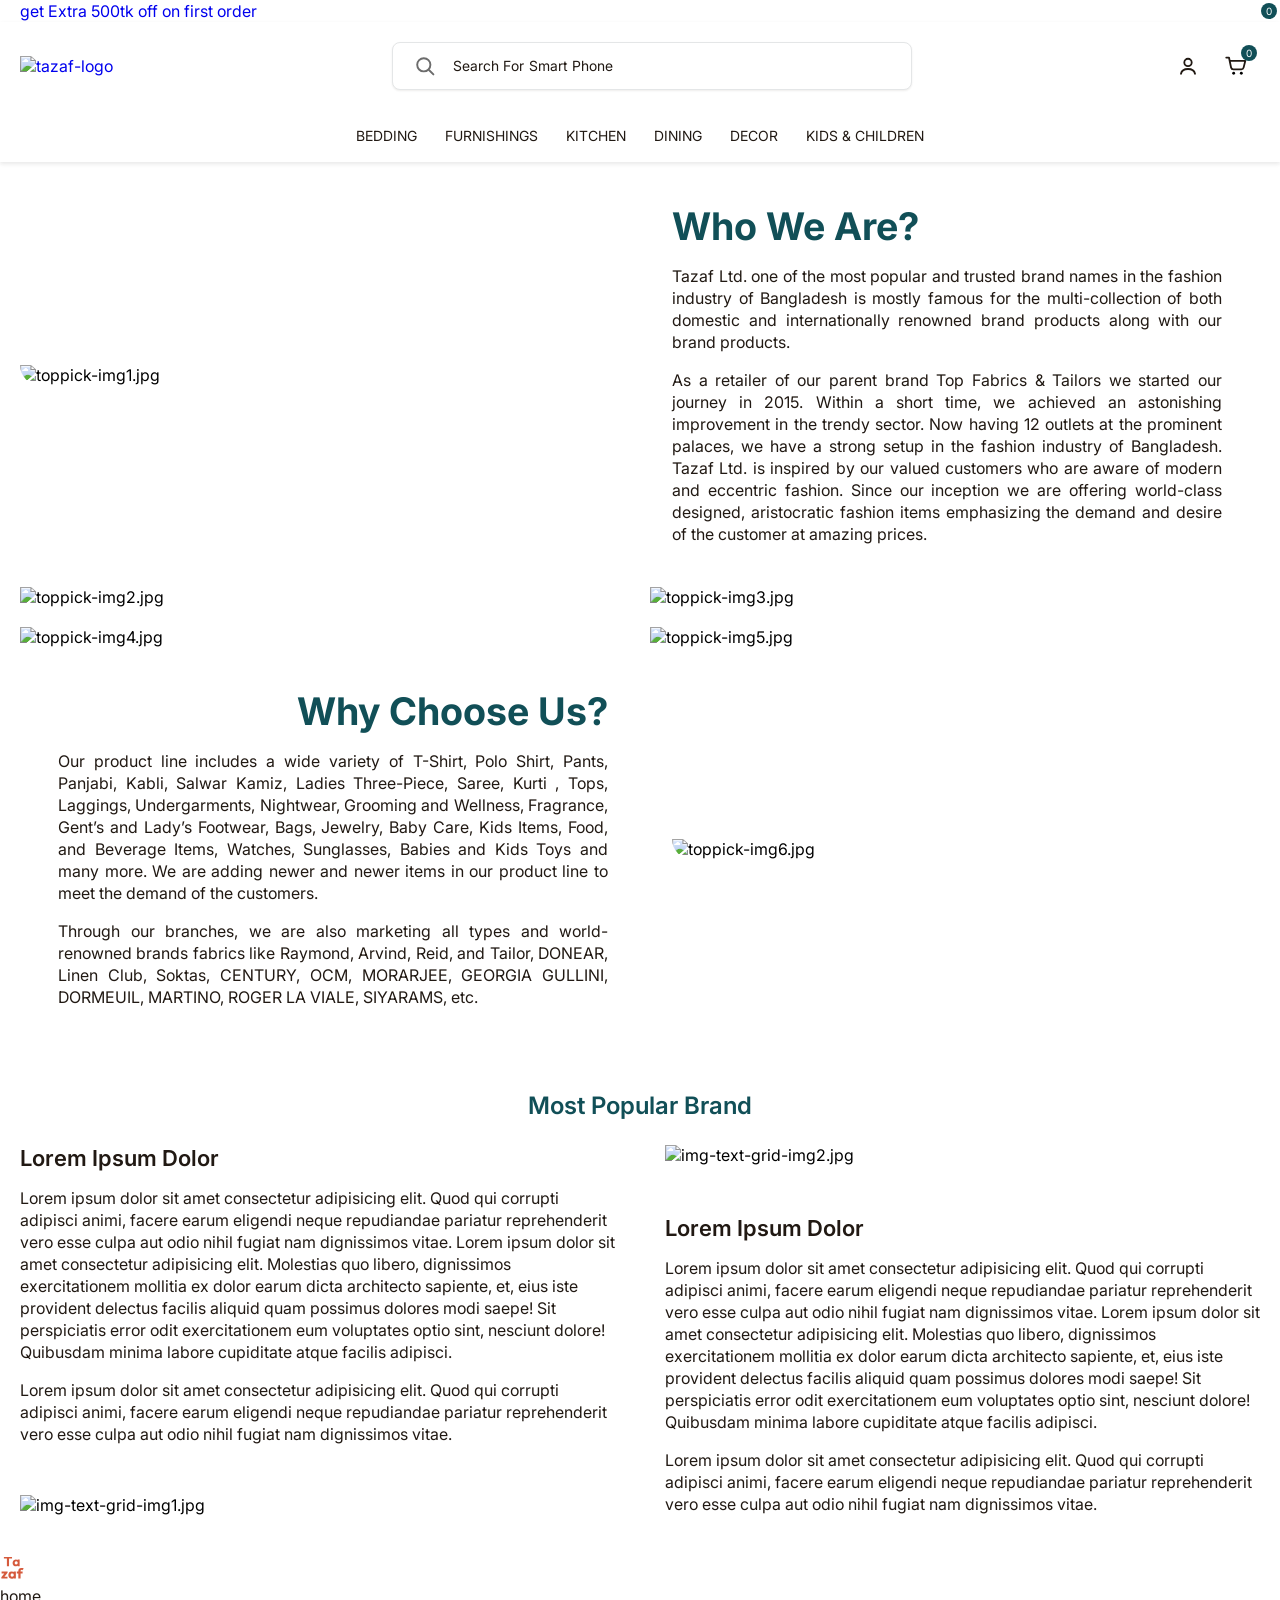
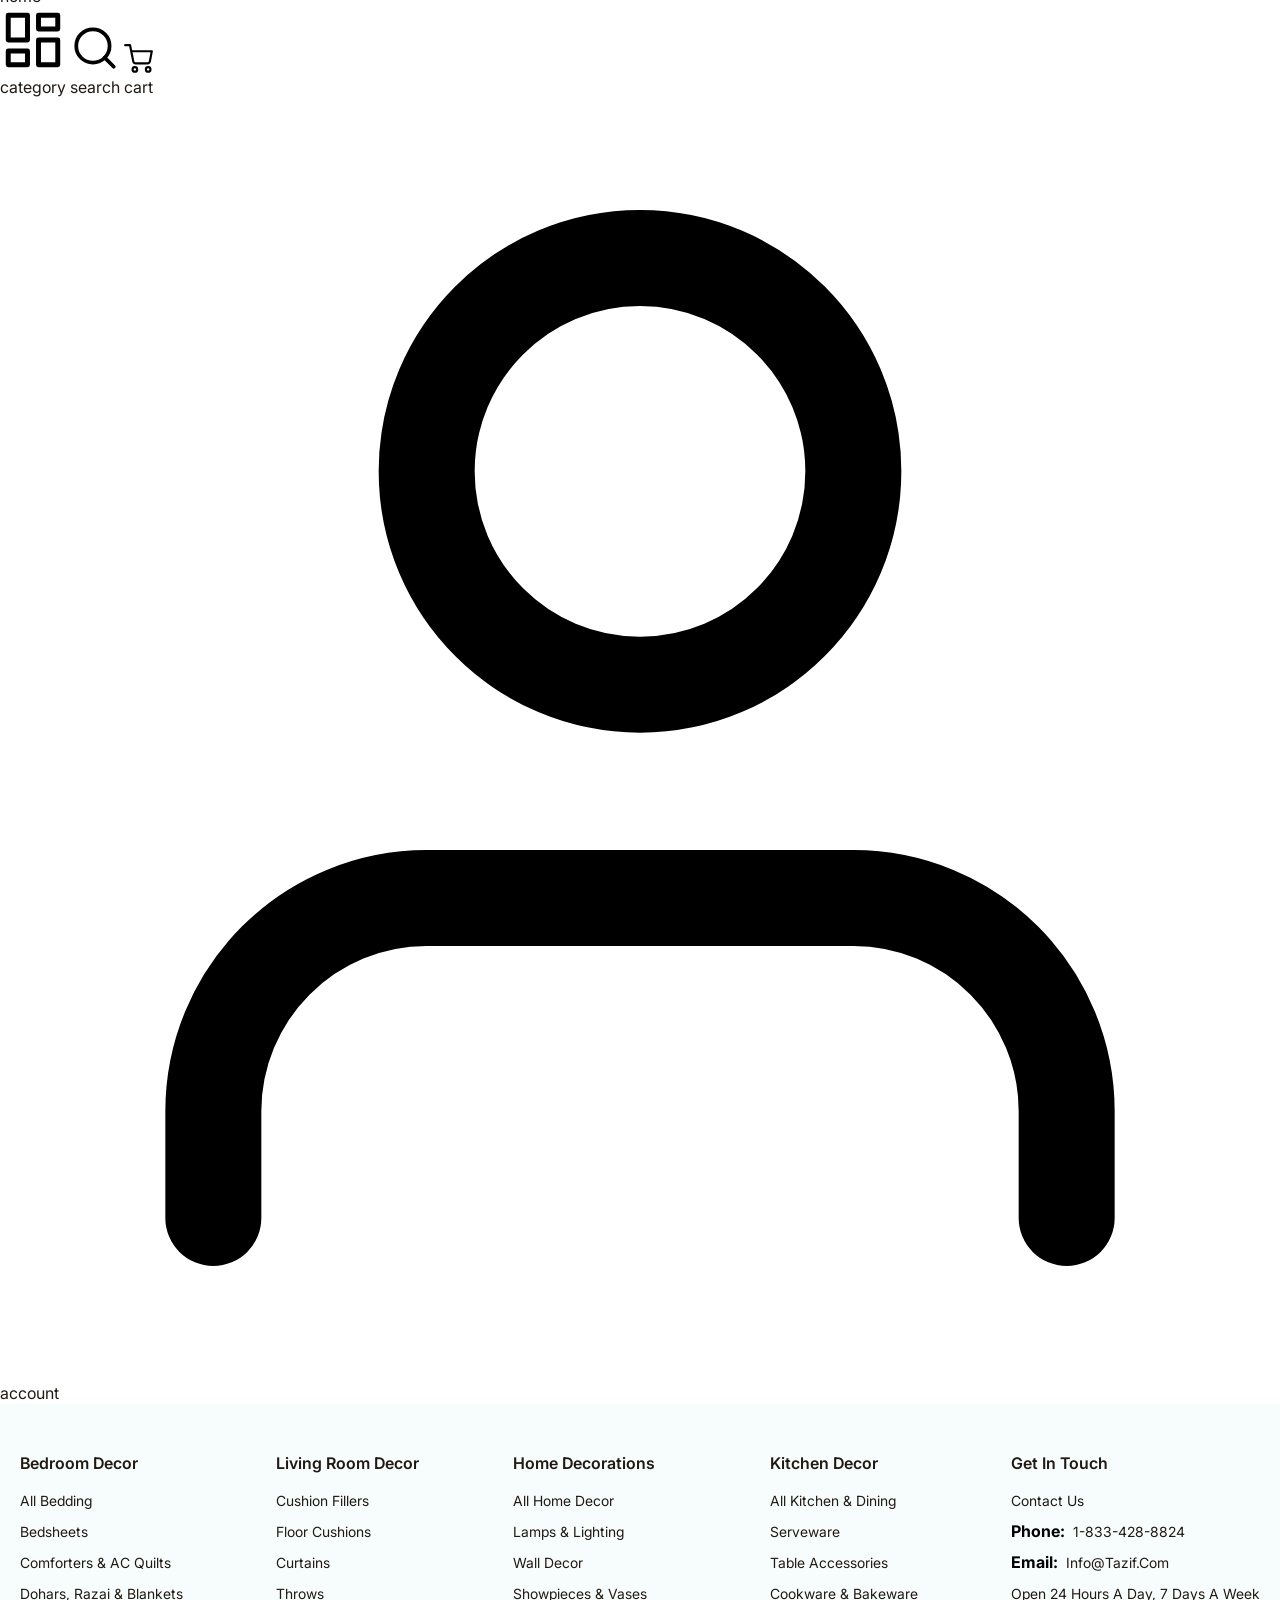
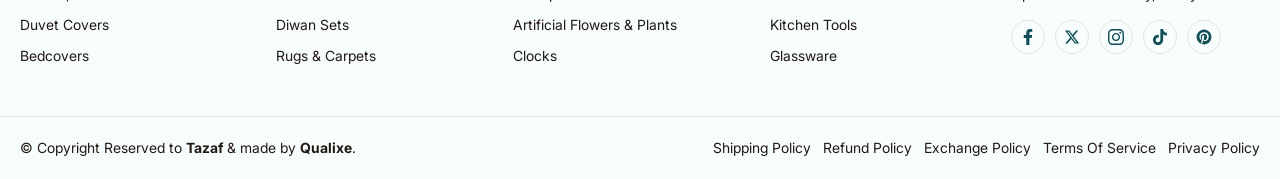
==== about.html @ 2f9ba5e5 "home page added" ====
<!DOCTYPE html>
<html lang="en">

<head>
	<meta charset="UTF-8">
	<meta name="viewport" content="width=device-width, initial-scale=1.0">
	<title>Tazaf | About Us</title>
	<!-- css link start -->
	<link rel="icon" href="./assets/images/tazaf-favicon.svg" type="image/x-icon">
	<link rel="stylesheet" href="./assets/css/swiper-bundle.min.css">
	<link rel="stylesheet" href="./assets/css/app-menu-section.css">
	<link rel="stylesheet" href="./assets/css/footer.css">
	<link rel="stylesheet" href="./assets/css/card.css">
	<link rel="stylesheet" href="./assets/css/image-gallary-section.css">
	<link rel="stylesheet" href="./assets/css/img-text-grid-section.css">
	<link rel="stylesheet" href="./assets/css/img-text-section.css">
	<link rel="stylesheet" href="./assets/css/header.css">
	<link rel="stylesheet" href="./assets/css/announcebar-section.css">
	<link rel="stylesheet" href="./assets/css/main.css">
	<!-- css link end -->
</head>

<body>
	<!-- announcebar-section start -->
	<section class="announcebar-section">
		<div class="container">
			<div class="announcebar-text">
				<p><a href="#!">get Extra 500tk off on first order</a></p>
			</div>
		</div>
	</section>
	<!-- announcebar-section end -->

	<!-- header start -->
	<header class="header home-nav-active">
		<div class="container">
			<nav class="navbar">
				<div class="navbar-left">
					<button class="hamburger app-menu-open">
						<svg width="25" height="15" viewBox="0 0 25 15" fill="none" xmlns="http://www.w3.org/2000/svg">
							<path d="M0.5 13.8333H24.5M0.5 7.16667H24.5M0.5 0.5H24.5" stroke="#16415F"
								stroke-linecap="round" stroke-linejoin="round"></path>
						</svg>
					</button>
					<div class="navbar-logo">
						<a href="index.html">
							<img src="./assets/images/tazaf-logo.png" alt="tazaf-logo">
						</a>
					</div>
				</div>
				<div class="navbar-search">
					<button class="search-open navbar-search-open-btn">
						<span class="icon">
							<svg viewBox="0 0 20 20" fill="none">
								<circle cx="9" cy="9" r="5.5" stroke="currentColor" stroke-width="1.6"></circle>
								<path d="M13.5 13.5L17 17" stroke="currentColor" stroke-width="1.6"
									stroke-linecap="round"></path>
							</svg>
						</span>
						<span class="text p">
							search for
							<span class="search-roller">
								<span class="search-roller-track">
									<span>smart phone</span>
									<span>home decoration</span>
									<span>gadgets</span>
								</span>
							</span>
						</span>
					</button>
				</div>
				<!-- search-bar popup start -->
				<div class="search-bar-wrap">
					<button class="search-bar-window-cls-btn"></button>
					<div class="search-bar">
						<div class="search-bar-top">
							<form class="search-form">
								<div class="search-field">
									<span class="icon">
										<svg viewBox="0 0 16 16" fill="none" aria-hidden="true">
											<path
												d="M7.33333 12.6667C10.2789 12.6667 12.6667 10.2789 12.6667 7.33333C12.6667 4.38781 10.2789 2 7.33333 2C4.38781 2 2 4.38781 2 7.33333C2 10.2789 4.38781 12.6667 7.33333 12.6667Z"
												stroke="currentColor" stroke-width="1.5" stroke-linecap="round"
												stroke-linejoin="round">
											</path>
											<path d="M14 14L11.1 11.1" stroke="currentColor" stroke-width="1.5"
												stroke-linecap="round" stroke-linejoin="round"></path>
										</svg>
									</span>
									<input type="text">
								</div>
							</form>
							<button class="search-bar-close">
								<svg width="16" height="16" viewBox="0 0 10 10" fill="none"
									xmlns="http://www.w3.org/2000/svg">
									<path
										d="M9.85403 9.14653C9.90048 9.19298 9.93733 9.24813 9.96247 9.30883C9.98762 9.36953 10.0006 9.43458 10.0006 9.50028C10.0006 9.56598 9.98762 9.63103 9.96247 9.69173C9.93733 9.75242 9.90048 9.80757 9.85403 9.85403C9.80757 9.90048 9.75242 9.93733 9.69173 9.96247C9.63103 9.98762 9.56598 10.0006 9.50028 10.0006C9.43458 10.0006 9.36953 9.98762 9.30883 9.96247C9.24813 9.93733 9.19298 9.90048 9.14653 9.85403L5.00028 5.70715L0.854028 9.85403C0.760208 9.94785 0.63296 10.0006 0.500278 10.0006C0.367596 10.0006 0.240348 9.94785 0.146528 9.85403C0.0527077 9.76021 2.61548e-09 9.63296 0 9.50028C-2.61548e-09 9.3676 0.0527077 9.24035 0.146528 9.14653L4.2934 5.00028L0.146528 0.854028C0.0527077 0.760208 0 0.63296 0 0.500278C0 0.367596 0.0527077 0.240348 0.146528 0.146528C0.240348 0.0527077 0.367596 0 0.500278 0C0.63296 0 0.760208 0.0527077 0.854028 0.146528L5.00028 4.2934L9.14653 0.146528C9.24035 0.0527077 9.3676 -2.61548e-09 9.50028 0C9.63296 2.61548e-09 9.76021 0.0527077 9.85403 0.146528C9.94785 0.240348 10.0006 0.367596 10.0006 0.500278C10.0006 0.63296 9.94785 0.760208 9.85403 0.854028L5.70715 5.00028L9.85403 9.14653Z"
										fill="#0B0802"></path>
								</svg>
							</button>
						</div>
						<div class="search-bar-btm active">
							<div class="search-history">
								<div class="search-history-items">
									<div class="search-history-item">
										<p class="search-history-item-title">most searched</p>
										<div class="search-tags">
											<a href="#!">Wall paintings
												<span class="icon">
													<svg viewBox="0 0 12 12" fill="none" aria-hidden="true">
														<path d="M3.5 8.5L8.5 3.5" stroke="currentColor"
															stroke-linecap="round" stroke-linejoin="round"></path>
														<path d="M4.00006 3.49997H8.50006V7.99997" stroke="currentColor"
															stroke-linecap="round" stroke-linejoin="round"></path>
													</svg>
												</span>
											</a>
											<a href="#!">Bedsheets
												<span class="icon">
													<svg viewBox="0 0 12 12" fill="none" aria-hidden="true">
														<path d="M3.5 8.5L8.5 3.5" stroke="currentColor"
															stroke-linecap="round" stroke-linejoin="round"></path>
														<path d="M4.00006 3.49997H8.50006V7.99997" stroke="currentColor"
															stroke-linecap="round" stroke-linejoin="round"></path>
													</svg>
												</span>
											</a>
											<a href="#!">Rugs & Carpets
												<span class="icon">
													<svg viewBox="0 0 12 12" fill="none" aria-hidden="true">
														<path d="M3.5 8.5L8.5 3.5" stroke="currentColor"
															stroke-linecap="round" stroke-linejoin="round"></path>
														<path d="M4.00006 3.49997H8.50006V7.99997" stroke="currentColor"
															stroke-linecap="round" stroke-linejoin="round"></path>
													</svg>
												</span>
											</a>
											<a href="#!">Storage & Organization
												<span class="icon">
													<svg viewBox="0 0 12 12" fill="none" aria-hidden="true">
														<path d="M3.5 8.5L8.5 3.5" stroke="currentColor"
															stroke-linecap="round" stroke-linejoin="round"></path>
														<path d="M4.00006 3.49997H8.50006V7.99997" stroke="currentColor"
															stroke-linecap="round" stroke-linejoin="round"></path>
													</svg>
												</span>
											</a>
											<a href="#!">Lamps and lightings
												<span class="icon">
													<svg viewBox="0 0 12 12" fill="none" aria-hidden="true">
														<path d="M3.5 8.5L8.5 3.5" stroke="currentColor"
															stroke-linecap="round" stroke-linejoin="round"></path>
														<path d="M4.00006 3.49997H8.50006V7.99997" stroke="currentColor"
															stroke-linecap="round" stroke-linejoin="round"></path>
													</svg>
												</span>
											</a>
										</div>
									</div>
									<div class="search-history-item">
										<p class="search-history-item-title">Explore best category</p>
										<div class="search-categories">
											<a href="#!" class="search-category">
												<div class="search-category-img">
													<img src="./assets/images/search-cetagory-img1.webp"
														alt="search-cetagory-img1.webp">
												</div>
												<div class="search-category-content">
													<p class="title">Bedsheets</p>
												</div>
											</a>
											<a href="#!" class="search-category">
												<div class="search-category-img">
													<img src="./assets/images/search-cetagory-img1.webp"
														alt="search-cetagory-img1.webp">
												</div>
												<div class="search-category-content">
													<p class="title">Bedsheets</p>
												</div>
											</a>
											<a href="#!" class="search-category">
												<div class="search-category-img">
													<img src="./assets/images/search-cetagory-img1.webp"
														alt="search-cetagory-img1.webp">
												</div>
												<div class="search-category-content">
													<p class="title">Bedsheets</p>
												</div>
											</a>
											<a href="#!" class="search-category">
												<div class="search-category-img">
													<img src="./assets/images/search-cetagory-img1.webp"
														alt="search-cetagory-img1.webp">
												</div>
												<div class="search-category-content">
													<p class="title">Bedsheets</p>
												</div>
											</a>
											<a href="#!" class="search-category">
												<div class="search-category-img">
													<img src="./assets/images/search-cetagory-img1.webp"
														alt="search-cetagory-img1.webp">
												</div>
												<div class="search-category-content">
													<p class="title">Bedsheets</p>
												</div>
											</a>
											<a href="#!" class="search-category">
												<div class="search-category-img">
													<img src="./assets/images/search-cetagory-img1.webp"
														alt="search-cetagory-img1.webp">
												</div>
												<div class="search-category-content">
													<p class="title">Bedsheets</p>
												</div>
											</a>
										</div>
									</div>
								</div>
							</div>
							<div class="search-result-area">
								<div class="search-result">
									<p class="search-result-title">Search Results:</p>
									<div class="search-result-items">
										<a href="#!" class="search-result-item">
											<div class="search-result-img">
												<img src="./assets/images/search-cetagory-img1.webp"
													alt="search-cetagory-img1.webp">
											</div>
											<div class="search-result-content">
												<p class="title">new premium Bedsheets</p>
												<p class="price"><span class="lp">tk12,000</span><span
														class="pp">tk1440</span></p>
											</div>
										</a>
										<a href="#!" class="search-result-item">
											<div class="search-result-img">
												<img src="./assets/images/search-cetagory-img1.webp"
													alt="search-cetagory-img1.webp">
											</div>
											<div class="search-result-content">
												<p class="title">new premium Bedsheets</p>
												<p class="price"><span class="lp">tk12,000</span><span
														class="pp">tk1440</span></p>
											</div>
										</a>
										<a href="#!" class="search-result-item">
											<div class="search-result-img">
												<img src="./assets/images/search-cetagory-img1.webp"
													alt="search-cetagory-img1.webp">
											</div>
											<div class="search-result-content">
												<p class="title">new premium Bedsheets</p>
												<p class="price"><span class="lp">tk12,000</span><span
														class="pp">tk1440</span></p>
											</div>
										</a>
										<a href="#!" class="search-result-item">
											<div class="search-result-img">
												<img src="./assets/images/search-cetagory-img1.webp"
													alt="search-cetagory-img1.webp">
											</div>
											<div class="search-result-content">
												<p class="title">new premium Bedsheets</p>
												<p class="price"><span class="lp">tk12,000</span><span
														class="pp">tk1440</span></p>
											</div>
										</a>
									</div>
									<div class="search-result-btn">
										<a href="#!" class="btn">view all results</a>
									</div>
								</div>
							</div>
						</div>
					</div>
				</div>
				<!-- search-bar popup end -->
				<div class="navbar-icons">
					<button class="navbar-icon navbar-search-open-btn">
						<svg viewBox="0 0 20 20" fill="none" aria-hidden="true">
							<path
								d="M9.16667 15.8333C12.8486 15.8333 15.8333 12.8486 15.8333 9.16667C15.8333 5.48477 12.8486 2.5 9.16667 2.5C5.48477 2.5 2.5 5.48477 2.5 9.16667C2.5 12.8486 5.48477 15.8333 9.16667 15.8333Z"
								stroke="currentColor" stroke-width="1.5" stroke-linecap="round" stroke-linejoin="round">
							</path>
							<path d="M17.5 17.5L13.875 13.875" stroke="currentColor" stroke-width="1.5"
								stroke-linecap="round" stroke-linejoin="round"></path>
						</svg>
					</button>
					<a href="#!" class="navbar-icon">
						<svg viewBox="0 0 20 20" fill="none" aria-hidden="true">
							<path d="M10 10.1A2.85 2.85 0 1 0 10 4.4a2.85 2.85 0 0 0 0 5.7Z" stroke="currentColor"
								stroke-width="1.4">
							</path>
							<path d="M4.6 16c.45-2.25 2.48-3.7 5.4-3.7 2.92 0 4.95 1.45 5.4 3.7" stroke="currentColor"
								stroke-width="1.4" stroke-linecap="round"></path>
						</svg>
					</a>
					<button class="navbar-icon cart-drawer-open">
						<span class="cart-count">0</span>
						<svg viewBox="0 0 20 20" fill="none" aria-hidden="true">
							<path
								d="M2.5 3.5H4.6l1.6 7.7c.17.82.89 1.4 1.73 1.4h6.17c.82 0 1.53-.55 1.73-1.34l1.3-5.16H5.3"
								stroke="currentColor" stroke-width="1.4" stroke-linecap="round" stroke-linejoin="round">
							</path>
							<circle cx="8.2" cy="15.6" r="1.1" fill="currentColor"></circle>
							<circle cx="14.1" cy="15.6" r="1.1" fill="currentColor"></circle>
						</svg>
					</button>
				</div>
				<div class="navbar-link-area">
					<ul class="navbar-links">
						<li class="navbar-link">
							<p class="navbar-link-btn">bedding</p>
							<div class="megamenu">
								<div class="megamenu-items">
									<div class="megamenu-item">
										<h6 class="megamenu-item-title">Bedsheets By Design</h6>
										<ul>
											<li>
												<a href="#!">Abstract Bedsheets</a>
											</li>
											<li>
												<a href="#!">Solid Bedsheets</a>
											</li>
											<li>
												<a href="#!">Floral Bedsheets</a>
											</li>
											<li>
												<a href="#!">Geometric Bedsheets</a>
											</li>
											<li>
												<a href="#!">Fabulous Indian Prints</a>
											</li>
											<li>
												<a href="#!">Kids Bedsheets</a>
											</li>
										</ul>
									</div>
									<div class="megamenu-item">
										<h6 class="megamenu-item-title">Bedsheets By Design</h6>
										<ul>
											<li>
												<a href="#!">Abstract Bedsheets</a>
											</li>
											<li>
												<a href="#!">Solid Bedsheets</a>
											</li>
											<li>
												<a href="#!">Floral Bedsheets</a>
											</li>
											<li>
												<a href="#!">Geometric Bedsheets</a>
											</li>
											<li>
												<a href="#!">Fabulous Indian Prints</a>
											</li>
											<li>
												<a href="#!">Kids Bedsheets</a>
											</li>
										</ul>
									</div>
									<div class="megamenu-item">
										<h6 class="megamenu-item-title">Bedsheets By Design</h6>
										<ul>
											<li>
												<a href="#!">Abstract Bedsheets</a>
											</li>
											<li>
												<a href="#!">Solid Bedsheets</a>
											</li>
											<li>
												<a href="#!">Floral Bedsheets</a>
											</li>
											<li>
												<a href="#!">Geometric Bedsheets</a>
											</li>
											<li>
												<a href="#!">Fabulous Indian Prints</a>
											</li>
											<li>
												<a href="#!">Kids Bedsheets</a>
											</li>
										</ul>
									</div>
									<div class="megamenu-item">
										<h6 class="megamenu-item-title">Bedsheets By Design</h6>
										<ul>
											<li>
												<a href="#!">Abstract Bedsheets</a>
											</li>
											<li>
												<a href="#!">Solid Bedsheets</a>
											</li>
											<li>
												<a href="#!">Floral Bedsheets</a>
											</li>
											<li>
												<a href="#!">Geometric Bedsheets</a>
											</li>
											<li>
												<a href="#!">Fabulous Indian Prints</a>
											</li>
											<li>
												<a href="#!">Kids Bedsheets</a>
											</li>
										</ul>
									</div>
									<div class="megamenu-item">
										<h6 class="megamenu-item-title">Bedsheets By Design</h6>
										<ul>
											<li>
												<a href="#!">Abstract Bedsheets</a>
											</li>
											<li>
												<a href="#!">Solid Bedsheets</a>
											</li>
											<li>
												<a href="#!">Floral Bedsheets</a>
											</li>
											<li>
												<a href="#!">Geometric Bedsheets</a>
											</li>
											<li>
												<a href="#!">Fabulous Indian Prints</a>
											</li>
											<li>
												<a href="#!">Kids Bedsheets</a>
											</li>
										</ul>
									</div>
								</div>
							</div>
						</li>
						<li class="navbar-link">
							<p class="navbar-link-btn">Furnishings</p>
							<div class="megamenu">
								<div class="megamenu-items">
									<div class="megamenu-item">
										<h6 class="megamenu-item-title">Bedsheets By Design</h6>
										<ul>
											<li>
												<a href="#!">Abstract Bedsheets</a>
											</li>
											<li>
												<a href="#!">Solid Bedsheets</a>
											</li>
											<li>
												<a href="#!">Floral Bedsheets</a>
											</li>
											<li>
												<a href="#!">Geometric Bedsheets</a>
											</li>
											<li>
												<a href="#!">Fabulous Indian Prints</a>
											</li>
											<li>
												<a href="#!">Kids Bedsheets</a>
											</li>
										</ul>
									</div>
									<div class="megamenu-item">
										<h6 class="megamenu-item-title">Bedsheets By Design</h6>
										<ul>
											<li>
												<a href="#!">Abstract Bedsheets</a>
											</li>
											<li>
												<a href="#!">Solid Bedsheets</a>
											</li>
											<li>
												<a href="#!">Floral Bedsheets</a>
											</li>
											<li>
												<a href="#!">Geometric Bedsheets</a>
											</li>
											<li>
												<a href="#!">Fabulous Indian Prints</a>
											</li>
											<li>
												<a href="#!">Kids Bedsheets</a>
											</li>
										</ul>
									</div>
									<div class="megamenu-item">
										<h6 class="megamenu-item-title">Bedsheets By Design</h6>
										<ul>
											<li>
												<a href="#!">Abstract Bedsheets</a>
											</li>
											<li>
												<a href="#!">Solid Bedsheets</a>
											</li>
											<li>
												<a href="#!">Floral Bedsheets</a>
											</li>
											<li>
												<a href="#!">Geometric Bedsheets</a>
											</li>
											<li>
												<a href="#!">Fabulous Indian Prints</a>
											</li>
											<li>
												<a href="#!">Kids Bedsheets</a>
											</li>
										</ul>
									</div>
									<div class="megamenu-item">
										<h6 class="megamenu-item-title">Bedsheets By Design</h6>
										<ul>
											<li>
												<a href="#!">Abstract Bedsheets</a>
											</li>
											<li>
												<a href="#!">Solid Bedsheets</a>
											</li>
											<li>
												<a href="#!">Floral Bedsheets</a>
											</li>
											<li>
												<a href="#!">Geometric Bedsheets</a>
											</li>
											<li>
												<a href="#!">Fabulous Indian Prints</a>
											</li>
											<li>
												<a href="#!">Kids Bedsheets</a>
											</li>
										</ul>
									</div>
									<div class="megamenu-item">
										<h6 class="megamenu-item-title">Bedsheets By Design</h6>
										<ul>
											<li>
												<a href="#!">Abstract Bedsheets</a>
											</li>
											<li>
												<a href="#!">Solid Bedsheets</a>
											</li>
											<li>
												<a href="#!">Floral Bedsheets</a>
											</li>
											<li>
												<a href="#!">Geometric Bedsheets</a>
											</li>
											<li>
												<a href="#!">Fabulous Indian Prints</a>
											</li>
											<li>
												<a href="#!">Kids Bedsheets</a>
											</li>
										</ul>
									</div>
								</div>
							</div>
						</li>
						<li class="navbar-link">
							<p class="navbar-link-btn">Kitchen</p>
							<div class="megamenu">
								<div class="megamenu-items">
									<div class="megamenu-item">
										<h6 class="megamenu-item-title">Bedsheets By Design</h6>
										<ul>
											<li>
												<a href="#!">Abstract Bedsheets</a>
											</li>
											<li>
												<a href="#!">Solid Bedsheets</a>
											</li>
											<li>
												<a href="#!">Floral Bedsheets</a>
											</li>
											<li>
												<a href="#!">Geometric Bedsheets</a>
											</li>
											<li>
												<a href="#!">Fabulous Indian Prints</a>
											</li>
											<li>
												<a href="#!">Kids Bedsheets</a>
											</li>
										</ul>
									</div>
									<div class="megamenu-item">
										<h6 class="megamenu-item-title">Bedsheets By Design</h6>
										<ul>
											<li>
												<a href="#!">Abstract Bedsheets</a>
											</li>
											<li>
												<a href="#!">Solid Bedsheets</a>
											</li>
											<li>
												<a href="#!">Floral Bedsheets</a>
											</li>
											<li>
												<a href="#!">Geometric Bedsheets</a>
											</li>
											<li>
												<a href="#!">Fabulous Indian Prints</a>
											</li>
											<li>
												<a href="#!">Kids Bedsheets</a>
											</li>
										</ul>
									</div>
									<div class="megamenu-item">
										<h6 class="megamenu-item-title">Bedsheets By Design</h6>
										<ul>
											<li>
												<a href="#!">Abstract Bedsheets</a>
											</li>
											<li>
												<a href="#!">Solid Bedsheets</a>
											</li>
											<li>
												<a href="#!">Floral Bedsheets</a>
											</li>
											<li>
												<a href="#!">Geometric Bedsheets</a>
											</li>
											<li>
												<a href="#!">Fabulous Indian Prints</a>
											</li>
											<li>
												<a href="#!">Kids Bedsheets</a>
											</li>
										</ul>
									</div>
									<div class="megamenu-item">
										<h6 class="megamenu-item-title">Bedsheets By Design</h6>
										<ul>
											<li>
												<a href="#!">Abstract Bedsheets</a>
											</li>
											<li>
												<a href="#!">Solid Bedsheets</a>
											</li>
											<li>
												<a href="#!">Floral Bedsheets</a>
											</li>
											<li>
												<a href="#!">Geometric Bedsheets</a>
											</li>
											<li>
												<a href="#!">Fabulous Indian Prints</a>
											</li>
											<li>
												<a href="#!">Kids Bedsheets</a>
											</li>
										</ul>
									</div>
									<div class="megamenu-item">
										<h6 class="megamenu-item-title">Bedsheets By Design</h6>
										<ul>
											<li>
												<a href="#!">Abstract Bedsheets</a>
											</li>
											<li>
												<a href="#!">Solid Bedsheets</a>
											</li>
											<li>
												<a href="#!">Floral Bedsheets</a>
											</li>
											<li>
												<a href="#!">Geometric Bedsheets</a>
											</li>
											<li>
												<a href="#!">Fabulous Indian Prints</a>
											</li>
											<li>
												<a href="#!">Kids Bedsheets</a>
											</li>
										</ul>
									</div>
								</div>
							</div>
						</li>
						<li class="navbar-link">
							<p class="navbar-link-btn">Dining</p>
							<div class="megamenu">
								<div class="megamenu-items">
									<div class="megamenu-item">
										<h6 class="megamenu-item-title">Bedsheets By Design</h6>
										<ul>
											<li>
												<a href="#!">Abstract Bedsheets</a>
											</li>
											<li>
												<a href="#!">Solid Bedsheets</a>
											</li>
											<li>
												<a href="#!">Floral Bedsheets</a>
											</li>
											<li>
												<a href="#!">Geometric Bedsheets</a>
											</li>
											<li>
												<a href="#!">Fabulous Indian Prints</a>
											</li>
											<li>
												<a href="#!">Kids Bedsheets</a>
											</li>
										</ul>
									</div>
									<div class="megamenu-item">
										<h6 class="megamenu-item-title">Bedsheets By Design</h6>
										<ul>
											<li>
												<a href="#!">Abstract Bedsheets</a>
											</li>
											<li>
												<a href="#!">Solid Bedsheets</a>
											</li>
											<li>
												<a href="#!">Floral Bedsheets</a>
											</li>
											<li>
												<a href="#!">Geometric Bedsheets</a>
											</li>
											<li>
												<a href="#!">Fabulous Indian Prints</a>
											</li>
											<li>
												<a href="#!">Kids Bedsheets</a>
											</li>
										</ul>
									</div>
									<div class="megamenu-item">
										<h6 class="megamenu-item-title">Bedsheets By Design</h6>
										<ul>
											<li>
												<a href="#!">Abstract Bedsheets</a>
											</li>
											<li>
												<a href="#!">Solid Bedsheets</a>
											</li>
											<li>
												<a href="#!">Floral Bedsheets</a>
											</li>
											<li>
												<a href="#!">Geometric Bedsheets</a>
											</li>
											<li>
												<a href="#!">Fabulous Indian Prints</a>
											</li>
											<li>
												<a href="#!">Kids Bedsheets</a>
											</li>
										</ul>
									</div>
									<div class="megamenu-item">
										<h6 class="megamenu-item-title">Bedsheets By Design</h6>
										<ul>
											<li>
												<a href="#!">Abstract Bedsheets</a>
											</li>
											<li>
												<a href="#!">Solid Bedsheets</a>
											</li>
											<li>
												<a href="#!">Floral Bedsheets</a>
											</li>
											<li>
												<a href="#!">Geometric Bedsheets</a>
											</li>
											<li>
												<a href="#!">Fabulous Indian Prints</a>
											</li>
											<li>
												<a href="#!">Kids Bedsheets</a>
											</li>
										</ul>
									</div>
									<div class="megamenu-item">
										<h6 class="megamenu-item-title">Bedsheets By Design</h6>
										<ul>
											<li>
												<a href="#!">Abstract Bedsheets</a>
											</li>
											<li>
												<a href="#!">Solid Bedsheets</a>
											</li>
											<li>
												<a href="#!">Floral Bedsheets</a>
											</li>
											<li>
												<a href="#!">Geometric Bedsheets</a>
											</li>
											<li>
												<a href="#!">Fabulous Indian Prints</a>
											</li>
											<li>
												<a href="#!">Kids Bedsheets</a>
											</li>
										</ul>
									</div>
								</div>
							</div>
						</li>
						<li class="navbar-link">
							<p class="navbar-link-btn">Decor</p>
							<div class="megamenu">
								<div class="megamenu-items">
									<div class="megamenu-item">
										<h6 class="megamenu-item-title">Bedsheets By Design</h6>
										<ul>
											<li>
												<a href="#!">Abstract Bedsheets</a>
											</li>
											<li>
												<a href="#!">Solid Bedsheets</a>
											</li>
											<li>
												<a href="#!">Floral Bedsheets</a>
											</li>
											<li>
												<a href="#!">Geometric Bedsheets</a>
											</li>
											<li>
												<a href="#!">Fabulous Indian Prints</a>
											</li>
											<li>
												<a href="#!">Kids Bedsheets</a>
											</li>
										</ul>
									</div>
									<div class="megamenu-item">
										<h6 class="megamenu-item-title">Bedsheets By Design</h6>
										<ul>
											<li>
												<a href="#!">Abstract Bedsheets</a>
											</li>
											<li>
												<a href="#!">Solid Bedsheets</a>
											</li>
											<li>
												<a href="#!">Floral Bedsheets</a>
											</li>
											<li>
												<a href="#!">Geometric Bedsheets</a>
											</li>
											<li>
												<a href="#!">Fabulous Indian Prints</a>
											</li>
											<li>
												<a href="#!">Kids Bedsheets</a>
											</li>
										</ul>
									</div>
									<div class="megamenu-item">
										<h6 class="megamenu-item-title">Bedsheets By Design</h6>
										<ul>
											<li>
												<a href="#!">Abstract Bedsheets</a>
											</li>
											<li>
												<a href="#!">Solid Bedsheets</a>
											</li>
											<li>
												<a href="#!">Floral Bedsheets</a>
											</li>
											<li>
												<a href="#!">Geometric Bedsheets</a>
											</li>
											<li>
												<a href="#!">Fabulous Indian Prints</a>
											</li>
											<li>
												<a href="#!">Kids Bedsheets</a>
											</li>
										</ul>
									</div>
									<div class="megamenu-item">
										<h6 class="megamenu-item-title">Bedsheets By Design</h6>
										<ul>
											<li>
												<a href="#!">Abstract Bedsheets</a>
											</li>
											<li>
												<a href="#!">Solid Bedsheets</a>
											</li>
											<li>
												<a href="#!">Floral Bedsheets</a>
											</li>
											<li>
												<a href="#!">Geometric Bedsheets</a>
											</li>
											<li>
												<a href="#!">Fabulous Indian Prints</a>
											</li>
											<li>
												<a href="#!">Kids Bedsheets</a>
											</li>
										</ul>
									</div>
									<div class="megamenu-item">
										<h6 class="megamenu-item-title">Bedsheets By Design</h6>
										<ul>
											<li>
												<a href="#!">Abstract Bedsheets</a>
											</li>
											<li>
												<a href="#!">Solid Bedsheets</a>
											</li>
											<li>
												<a href="#!">Floral Bedsheets</a>
											</li>
											<li>
												<a href="#!">Geometric Bedsheets</a>
											</li>
											<li>
												<a href="#!">Fabulous Indian Prints</a>
											</li>
											<li>
												<a href="#!">Kids Bedsheets</a>
											</li>
										</ul>
									</div>
								</div>
							</div>
						</li>
						<li class="navbar-link">
							<p class="navbar-link-btn">Kids & Children</p>
							<div class="megamenu">
								<div class="megamenu-items">
									<div class="megamenu-item">
										<h6 class="megamenu-item-title">Bedsheets By Design</h6>
										<ul>
											<li>
												<a href="#!">Abstract Bedsheets</a>
											</li>
											<li>
												<a href="#!">Solid Bedsheets</a>
											</li>
											<li>
												<a href="#!">Floral Bedsheets</a>
											</li>
											<li>
												<a href="#!">Geometric Bedsheets</a>
											</li>
											<li>
												<a href="#!">Fabulous Indian Prints</a>
											</li>
											<li>
												<a href="#!">Kids Bedsheets</a>
											</li>
										</ul>
									</div>
									<div class="megamenu-item">
										<h6 class="megamenu-item-title">Bedsheets By Design</h6>
										<ul>
											<li>
												<a href="#!">Abstract Bedsheets</a>
											</li>
											<li>
												<a href="#!">Solid Bedsheets</a>
											</li>
											<li>
												<a href="#!">Floral Bedsheets</a>
											</li>
											<li>
												<a href="#!">Geometric Bedsheets</a>
											</li>
											<li>
												<a href="#!">Fabulous Indian Prints</a>
											</li>
											<li>
												<a href="#!">Kids Bedsheets</a>
											</li>
										</ul>
									</div>
									<div class="megamenu-item">
										<h6 class="megamenu-item-title">Bedsheets By Design</h6>
										<ul>
											<li>
												<a href="#!">Abstract Bedsheets</a>
											</li>
											<li>
												<a href="#!">Solid Bedsheets</a>
											</li>
											<li>
												<a href="#!">Floral Bedsheets</a>
											</li>
											<li>
												<a href="#!">Geometric Bedsheets</a>
											</li>
											<li>
												<a href="#!">Fabulous Indian Prints</a>
											</li>
											<li>
												<a href="#!">Kids Bedsheets</a>
											</li>
										</ul>
									</div>
									<div class="megamenu-item">
										<h6 class="megamenu-item-title">Bedsheets By Design</h6>
										<ul>
											<li>
												<a href="#!">Abstract Bedsheets</a>
											</li>
											<li>
												<a href="#!">Solid Bedsheets</a>
											</li>
											<li>
												<a href="#!">Floral Bedsheets</a>
											</li>
											<li>
												<a href="#!">Geometric Bedsheets</a>
											</li>
											<li>
												<a href="#!">Fabulous Indian Prints</a>
											</li>
											<li>
												<a href="#!">Kids Bedsheets</a>
											</li>
										</ul>
									</div>
									<div class="megamenu-item">
										<h6 class="megamenu-item-title">Bedsheets By Design</h6>
										<ul>
											<li>
												<a href="#!">Abstract Bedsheets</a>
											</li>
											<li>
												<a href="#!">Solid Bedsheets</a>
											</li>
											<li>
												<a href="#!">Floral Bedsheets</a>
											</li>
											<li>
												<a href="#!">Geometric Bedsheets</a>
											</li>
											<li>
												<a href="#!">Fabulous Indian Prints</a>
											</li>
											<li>
												<a href="#!">Kids Bedsheets</a>
											</li>
										</ul>
									</div>
								</div>
							</div>
						</li>
					</ul>
				</div>
			</nav>
		</div>

		<!-- mobile-menu start -->
		<div class="mobile-menu-wrap">
			<div class="mobile-menu-close-window-btn"></div>
			<div class="mobile-menu-container">
				<div class="mobile-menu-top">
					<button class="mobile-menu-close-btn" type="button">
						<svg viewBox="0 0 20 20" fill="none" aria-hidden="true">
							<path d="M16 10H4" stroke="currentColor" stroke-width="1.6" stroke-linecap="round"></path>
							<path d="M8 6L4 10L8 14" stroke="currentColor" stroke-width="1.6" stroke-linecap="round"
								stroke-linejoin="round"></path>
						</svg>
					</button>
					<p class="mobile-menu-title">all categories</p>
					<button class="mobile-menu-search navbar-search-open-btn">
						<svg viewBox="0 0 20 20" fill="none" aria-hidden="true">
							<path
								d="M9.16667 15.8333C12.8486 15.8333 15.8333 12.8486 15.8333 9.16667C15.8333 5.48477 12.8486 2.5 9.16667 2.5C5.48477 2.5 2.5 5.48477 2.5 9.16667C2.5 12.8486 5.48477 15.8333 9.16667 15.8333Z"
								stroke="currentColor" stroke-width="1.5" stroke-linecap="round" stroke-linejoin="round">
							</path>
							<path d="M17.5 17.5L13.875 13.875" stroke="currentColor" stroke-width="1.5"
								stroke-linecap="round" stroke-linejoin="round"></path>
						</svg>
					</button>
				</div>
				<div class="mobile-menu-inner">
					<div class="mobile-menu-tabs">
						<a href="#bedding" class="mobile-menu-tab active">
							<span class="mobile-menu-tab-img">
								<img src="./assets/images/mobile-menu-tab-img1.webp" alt="mobile-menu-tab-img1.webp">
							</span>
							<span class="mobile-menu-tab-title">bedding</span>
						</a>
						<a href="#furnishings" class="mobile-menu-tab">
							<span class="mobile-menu-tab-img">
								<img src="./assets/images/mobile-menu-tab-img12.webp" alt="mobile-menu-tab-img12.webp">
							</span>
							<span class="mobile-menu-tab-title">Furnishings</span>
						</a>
						<a href="#decor" class="mobile-menu-tab">
							<span class="mobile-menu-tab-img">
								<img src="./assets/images/mobile-menu-tab-img22.webp" alt="mobile-menu-tab-img22.webp">
							</span>
							<span class="mobile-menu-tab-title">Decor</span>
						</a>
						<a href="#dining" class="mobile-menu-tab">
							<span class="mobile-menu-tab-img">
								<img src="./assets/images/mobile-menu-tab-img23.webp" alt="mobile-menu-tab-img23.webp">
							</span>
							<span class="mobile-menu-tab-title">Dining</span>
						</a>
						<a href="#kitchen" class="mobile-menu-tab">
							<span class="mobile-menu-tab-img">
								<img src="./assets/images/mobile-menu-tab-img24.webp" alt="mobile-menu-tab-img24.webp">
							</span>
							<span class="mobile-menu-tab-title">Kitchen</span>
						</a>
						<a href="#bath" class="mobile-menu-tab">
							<span class="mobile-menu-tab-img">
								<img src="./assets/images/mobile-menu-tab-img25.webp" alt="mobile-menu-tab-img25.webp">
							</span>
							<span class="mobile-menu-tab-title">Bath</span>
						</a>
						<a href="#organisers" class="mobile-menu-tab">
							<span class="mobile-menu-tab-img">
								<img src="./assets/images/mobile-menu-tab-img26.webp" alt="mobile-menu-tab-img26.webp">
							</span>
							<span class="mobile-menu-tab-title">Organisers</span>
						</a>
						<a href="#gifts" class="mobile-menu-tab">
							<span class="mobile-menu-tab-img">
								<img src="./assets/images/mobile-menu-tab-img27.webp" alt="mobile-menu-tab-img27.webp">
							</span>
							<span class="mobile-menu-tab-title">Gifts</span>
						</a>
					</div>
					<div class="mobile-menu-tabs-contents">
						<div class="mobile-menu-tabs-content" id="bedding">
							<div class="mobile-menu-tabs-content-heading">
								<p class="title">bedding</p>
								<span class="line"></span>
							</div>
							<div class="mobile-menu-tabs-content-items">
								<div class="mobile-menu-tabs-content-item">
									<p class="mobile-menu-tabs-content-item-title">Bedsheets by size</p>
									<div class="mobile-menu-tabs-content-item-grids">
										<a href="#!" class="mobile-menu-tabs-content-item-grid">
											<span class="mobile-menu-tabs-content-item-grid-img">
												<img src="./assets/images/mobile-menu-tab-img1.webp"
													alt="mobile-menu-tab-img1.webp">
											</span>
											<span class="mobile-menu-tabs-content-item-grid-title">view all
												bedsheets</span>
										</a>
										<a href="#!" class="mobile-menu-tabs-content-item-grid">
											<span class="mobile-menu-tabs-content-item-grid-img">
												<img src="./assets/images/mobile-menu-tab-img2.webp"
													alt="mobile-menu-tab-img2.webp">
											</span>
											<span class="mobile-menu-tabs-content-item-grid-title">single
												bedsheets</span>
										</a>
										<a href="#!" class="mobile-menu-tabs-content-item-grid">
											<span class="mobile-menu-tabs-content-item-grid-img">
												<img src="./assets/images/mobile-menu-tab-img3.webp"
													alt="mobile-menu-tab-img3.webp">
											</span>
											<span class="mobile-menu-tabs-content-item-grid-title">queen
												bedsheets</span>
										</a>
										<a href="#!" class="mobile-menu-tabs-content-item-grid">
											<span class="mobile-menu-tabs-content-item-grid-img">
												<img src="./assets/images/mobile-menu-tab-img4.webp"
													alt="mobile-menu-tab-img4.webp">
											</span>
											<span class="mobile-menu-tabs-content-item-grid-title">king bedsheets</span>
										</a>
										<a href="#!" class="mobile-menu-tabs-content-item-grid">
											<span class="mobile-menu-tabs-content-item-grid-img">
												<img src="./assets/images/mobile-menu-tab-img5.webp"
													alt="mobile-menu-tab-img5.webp">
											</span>
											<span class="mobile-menu-tabs-content-item-grid-title">fitted
												bedsheets</span>
										</a>
									</div>
								</div>
								<div class="mobile-menu-tabs-content-item">
									<p class="mobile-menu-tabs-content-item-title">More in Bedding</p>
									<div class="mobile-menu-tabs-content-item-grids">
										<a href="#!" class="mobile-menu-tabs-content-item-grid">
											<span class="mobile-menu-tabs-content-item-grid-img">
												<img src="./assets/images/mobile-menu-tab-img6.webp"
													alt="mobile-menu-tab-img6.webp">
											</span>
											<span class="mobile-menu-tabs-content-item-grid-title">premium pillow
												covers</span>
										</a>
										<a href="#!" class="mobile-menu-tabs-content-item-grid">
											<span class="mobile-menu-tabs-content-item-grid-img">
												<img src="./assets/images/mobile-menu-tab-img1.webp"
													alt="mobile-menu-tab-img1.webp">
											</span>
											<span class="mobile-menu-tabs-content-item-grid-title">view all
												bedsheets</span>
										</a>
										<a href="#!" class="mobile-menu-tabs-content-item-grid">
											<span class="mobile-menu-tabs-content-item-grid-img">
												<img src="./assets/images/mobile-menu-tab-img2.webp"
													alt="mobile-menu-tab-img2.webp">
											</span>
											<span class="mobile-menu-tabs-content-item-grid-title">single
												bedsheets</span>
										</a>
										<a href="#!" class="mobile-menu-tabs-content-item-grid">
											<span class="mobile-menu-tabs-content-item-grid-img">
												<img src="./assets/images/mobile-menu-tab-img3.webp"
													alt="mobile-menu-tab-img3.webp">
											</span>
											<span class="mobile-menu-tabs-content-item-grid-title">queen
												bedsheets</span>
										</a>
										<a href="#!" class="mobile-menu-tabs-content-item-grid">
											<span class="mobile-menu-tabs-content-item-grid-img">
												<img src="./assets/images/mobile-menu-tab-img4.webp"
													alt="mobile-menu-tab-img4.webp">
											</span>
											<span class="mobile-menu-tabs-content-item-grid-title">king bedsheets</span>
										</a>
										<a href="#!" class="mobile-menu-tabs-content-item-grid">
											<span class="mobile-menu-tabs-content-item-grid-img">
												<img src="./assets/images/mobile-menu-tab-img5.webp"
													alt="mobile-menu-tab-img5.webp">
											</span>
											<span class="mobile-menu-tabs-content-item-grid-title">fitted
												bedsheets</span>
										</a>
									</div>
								</div>
							</div>
						</div>
						<div class="mobile-menu-tabs-content" id="furnishings">
							<div class="mobile-menu-tabs-content-heading">
								<p class="title">Furnishings</p>
								<span class="line"></span>
							</div>
							<div class="mobile-menu-tabs-content-items">
								<div class="mobile-menu-tabs-content-item">
									<p class="mobile-menu-tabs-content-item-title">Bedsheets by size</p>
									<div class="mobile-menu-tabs-content-item-grids">
										<a href="#!" class="mobile-menu-tabs-content-item-grid">
											<span class="mobile-menu-tabs-content-item-grid-img">
												<img src="./assets/images/mobile-menu-tab-img1.webp"
													alt="mobile-menu-tab-img1.webp">
											</span>
											<span class="mobile-menu-tabs-content-item-grid-title">view all
												bedsheets</span>
										</a>
										<a href="#!" class="mobile-menu-tabs-content-item-grid">
											<span class="mobile-menu-tabs-content-item-grid-img">
												<img src="./assets/images/mobile-menu-tab-img2.webp"
													alt="mobile-menu-tab-img2.webp">
											</span>
											<span class="mobile-menu-tabs-content-item-grid-title">single
												bedsheets</span>
										</a>
										<a href="#!" class="mobile-menu-tabs-content-item-grid">
											<span class="mobile-menu-tabs-content-item-grid-img">
												<img src="./assets/images/mobile-menu-tab-img3.webp"
													alt="mobile-menu-tab-img3.webp">
											</span>
											<span class="mobile-menu-tabs-content-item-grid-title">queen
												bedsheets</span>
										</a>
										<a href="#!" class="mobile-menu-tabs-content-item-grid">
											<span class="mobile-menu-tabs-content-item-grid-img">
												<img src="./assets/images/mobile-menu-tab-img4.webp"
													alt="mobile-menu-tab-img4.webp">
											</span>
											<span class="mobile-menu-tabs-content-item-grid-title">king bedsheets</span>
										</a>
										<a href="#!" class="mobile-menu-tabs-content-item-grid">
											<span class="mobile-menu-tabs-content-item-grid-img">
												<img src="./assets/images/mobile-menu-tab-img5.webp"
													alt="mobile-menu-tab-img5.webp">
											</span>
											<span class="mobile-menu-tabs-content-item-grid-title">fitted
												bedsheets</span>
										</a>
									</div>
								</div>
								<div class="mobile-menu-tabs-content-item">
									<p class="mobile-menu-tabs-content-item-title">More in Bedding</p>
									<div class="mobile-menu-tabs-content-item-grids">
										<a href="#!" class="mobile-menu-tabs-content-item-grid">
											<span class="mobile-menu-tabs-content-item-grid-img">
												<img src="./assets/images/mobile-menu-tab-img6.webp"
													alt="mobile-menu-tab-img6.webp">
											</span>
											<span class="mobile-menu-tabs-content-item-grid-title">premium pillow
												covers</span>
										</a>
										<a href="#!" class="mobile-menu-tabs-content-item-grid">
											<span class="mobile-menu-tabs-content-item-grid-img">
												<img src="./assets/images/mobile-menu-tab-img1.webp"
													alt="mobile-menu-tab-img1.webp">
											</span>
											<span class="mobile-menu-tabs-content-item-grid-title">view all
												bedsheets</span>
										</a>
										<a href="#!" class="mobile-menu-tabs-content-item-grid">
											<span class="mobile-menu-tabs-content-item-grid-img">
												<img src="./assets/images/mobile-menu-tab-img2.webp"
													alt="mobile-menu-tab-img2.webp">
											</span>
											<span class="mobile-menu-tabs-content-item-grid-title">single
												bedsheets</span>
										</a>
										<a href="#!" class="mobile-menu-tabs-content-item-grid">
											<span class="mobile-menu-tabs-content-item-grid-img">
												<img src="./assets/images/mobile-menu-tab-img3.webp"
													alt="mobile-menu-tab-img3.webp">
											</span>
											<span class="mobile-menu-tabs-content-item-grid-title">queen
												bedsheets</span>
										</a>
										<a href="#!" class="mobile-menu-tabs-content-item-grid">
											<span class="mobile-menu-tabs-content-item-grid-img">
												<img src="./assets/images/mobile-menu-tab-img4.webp"
													alt="mobile-menu-tab-img4.webp">
											</span>
											<span class="mobile-menu-tabs-content-item-grid-title">king bedsheets</span>
										</a>
										<a href="#!" class="mobile-menu-tabs-content-item-grid">
											<span class="mobile-menu-tabs-content-item-grid-img">
												<img src="./assets/images/mobile-menu-tab-img5.webp"
													alt="mobile-menu-tab-img5.webp">
											</span>
											<span class="mobile-menu-tabs-content-item-grid-title">fitted
												bedsheets</span>
										</a>
									</div>
								</div>
							</div>
						</div>
						<div class="mobile-menu-tabs-content" id="decor">
							<div class="mobile-menu-tabs-content-heading">
								<p class="title">Decor</p>
								<span class="line"></span>
							</div>
							<div class="mobile-menu-tabs-content-items">
								<div class="mobile-menu-tabs-content-item">
									<p class="mobile-menu-tabs-content-item-title">Bedsheets by size</p>
									<div class="mobile-menu-tabs-content-item-grids">
										<a href="#!" class="mobile-menu-tabs-content-item-grid">
											<span class="mobile-menu-tabs-content-item-grid-img">
												<img src="./assets/images/mobile-menu-tab-img1.webp"
													alt="mobile-menu-tab-img1.webp">
											</span>
											<span class="mobile-menu-tabs-content-item-grid-title">view all
												bedsheets</span>
										</a>
										<a href="#!" class="mobile-menu-tabs-content-item-grid">
											<span class="mobile-menu-tabs-content-item-grid-img">
												<img src="./assets/images/mobile-menu-tab-img2.webp"
													alt="mobile-menu-tab-img2.webp">
											</span>
											<span class="mobile-menu-tabs-content-item-grid-title">single
												bedsheets</span>
										</a>
										<a href="#!" class="mobile-menu-tabs-content-item-grid">
											<span class="mobile-menu-tabs-content-item-grid-img">
												<img src="./assets/images/mobile-menu-tab-img3.webp"
													alt="mobile-menu-tab-img3.webp">
											</span>
											<span class="mobile-menu-tabs-content-item-grid-title">queen
												bedsheets</span>
										</a>
										<a href="#!" class="mobile-menu-tabs-content-item-grid">
											<span class="mobile-menu-tabs-content-item-grid-img">
												<img src="./assets/images/mobile-menu-tab-img4.webp"
													alt="mobile-menu-tab-img4.webp">
											</span>
											<span class="mobile-menu-tabs-content-item-grid-title">king bedsheets</span>
										</a>
										<a href="#!" class="mobile-menu-tabs-content-item-grid">
											<span class="mobile-menu-tabs-content-item-grid-img">
												<img src="./assets/images/mobile-menu-tab-img5.webp"
													alt="mobile-menu-tab-img5.webp">
											</span>
											<span class="mobile-menu-tabs-content-item-grid-title">fitted
												bedsheets</span>
										</a>
									</div>
								</div>
								<div class="mobile-menu-tabs-content-item">
									<p class="mobile-menu-tabs-content-item-title">More in Bedding</p>
									<div class="mobile-menu-tabs-content-item-grids">
										<a href="#!" class="mobile-menu-tabs-content-item-grid">
											<span class="mobile-menu-tabs-content-item-grid-img">
												<img src="./assets/images/mobile-menu-tab-img6.webp"
													alt="mobile-menu-tab-img6.webp">
											</span>
											<span class="mobile-menu-tabs-content-item-grid-title">premium pillow
												covers</span>
										</a>
										<a href="#!" class="mobile-menu-tabs-content-item-grid">
											<span class="mobile-menu-tabs-content-item-grid-img">
												<img src="./assets/images/mobile-menu-tab-img1.webp"
													alt="mobile-menu-tab-img1.webp">
											</span>
											<span class="mobile-menu-tabs-content-item-grid-title">view all
												bedsheets</span>
										</a>
										<a href="#!" class="mobile-menu-tabs-content-item-grid">
											<span class="mobile-menu-tabs-content-item-grid-img">
												<img src="./assets/images/mobile-menu-tab-img2.webp"
													alt="mobile-menu-tab-img2.webp">
											</span>
											<span class="mobile-menu-tabs-content-item-grid-title">single
												bedsheets</span>
										</a>
										<a href="#!" class="mobile-menu-tabs-content-item-grid">
											<span class="mobile-menu-tabs-content-item-grid-img">
												<img src="./assets/images/mobile-menu-tab-img3.webp"
													alt="mobile-menu-tab-img3.webp">
											</span>
											<span class="mobile-menu-tabs-content-item-grid-title">queen
												bedsheets</span>
										</a>
										<a href="#!" class="mobile-menu-tabs-content-item-grid">
											<span class="mobile-menu-tabs-content-item-grid-img">
												<img src="./assets/images/mobile-menu-tab-img4.webp"
													alt="mobile-menu-tab-img4.webp">
											</span>
											<span class="mobile-menu-tabs-content-item-grid-title">king bedsheets</span>
										</a>
										<a href="#!" class="mobile-menu-tabs-content-item-grid">
											<span class="mobile-menu-tabs-content-item-grid-img">
												<img src="./assets/images/mobile-menu-tab-img5.webp"
													alt="mobile-menu-tab-img5.webp">
											</span>
											<span class="mobile-menu-tabs-content-item-grid-title">fitted
												bedsheets</span>
										</a>
									</div>
								</div>
							</div>
						</div>
						<div class="mobile-menu-tabs-content" id="dining">
							<div class="mobile-menu-tabs-content-heading">
								<p class="title">Dining</p>
								<span class="line"></span>
							</div>
							<div class="mobile-menu-tabs-content-items">
								<div class="mobile-menu-tabs-content-item">
									<p class="mobile-menu-tabs-content-item-title">Bedsheets by size</p>
									<div class="mobile-menu-tabs-content-item-grids">
										<a href="#!" class="mobile-menu-tabs-content-item-grid">
											<span class="mobile-menu-tabs-content-item-grid-img">
												<img src="./assets/images/mobile-menu-tab-img1.webp"
													alt="mobile-menu-tab-img1.webp">
											</span>
											<span class="mobile-menu-tabs-content-item-grid-title">view all
												bedsheets</span>
										</a>
										<a href="#!" class="mobile-menu-tabs-content-item-grid">
											<span class="mobile-menu-tabs-content-item-grid-img">
												<img src="./assets/images/mobile-menu-tab-img2.webp"
													alt="mobile-menu-tab-img2.webp">
											</span>
											<span class="mobile-menu-tabs-content-item-grid-title">single
												bedsheets</span>
										</a>
										<a href="#!" class="mobile-menu-tabs-content-item-grid">
											<span class="mobile-menu-tabs-content-item-grid-img">
												<img src="./assets/images/mobile-menu-tab-img3.webp"
													alt="mobile-menu-tab-img3.webp">
											</span>
											<span class="mobile-menu-tabs-content-item-grid-title">queen
												bedsheets</span>
										</a>
										<a href="#!" class="mobile-menu-tabs-content-item-grid">
											<span class="mobile-menu-tabs-content-item-grid-img">
												<img src="./assets/images/mobile-menu-tab-img4.webp"
													alt="mobile-menu-tab-img4.webp">
											</span>
											<span class="mobile-menu-tabs-content-item-grid-title">king bedsheets</span>
										</a>
										<a href="#!" class="mobile-menu-tabs-content-item-grid">
											<span class="mobile-menu-tabs-content-item-grid-img">
												<img src="./assets/images/mobile-menu-tab-img5.webp"
													alt="mobile-menu-tab-img5.webp">
											</span>
											<span class="mobile-menu-tabs-content-item-grid-title">fitted
												bedsheets</span>
										</a>
									</div>
								</div>
								<div class="mobile-menu-tabs-content-item">
									<p class="mobile-menu-tabs-content-item-title">More in Bedding</p>
									<div class="mobile-menu-tabs-content-item-grids">
										<a href="#!" class="mobile-menu-tabs-content-item-grid">
											<span class="mobile-menu-tabs-content-item-grid-img">
												<img src="./assets/images/mobile-menu-tab-img6.webp"
													alt="mobile-menu-tab-img6.webp">
											</span>
											<span class="mobile-menu-tabs-content-item-grid-title">premium pillow
												covers</span>
										</a>
										<a href="#!" class="mobile-menu-tabs-content-item-grid">
											<span class="mobile-menu-tabs-content-item-grid-img">
												<img src="./assets/images/mobile-menu-tab-img1.webp"
													alt="mobile-menu-tab-img1.webp">
											</span>
											<span class="mobile-menu-tabs-content-item-grid-title">view all
												bedsheets</span>
										</a>
										<a href="#!" class="mobile-menu-tabs-content-item-grid">
											<span class="mobile-menu-tabs-content-item-grid-img">
												<img src="./assets/images/mobile-menu-tab-img2.webp"
													alt="mobile-menu-tab-img2.webp">
											</span>
											<span class="mobile-menu-tabs-content-item-grid-title">single
												bedsheets</span>
										</a>
										<a href="#!" class="mobile-menu-tabs-content-item-grid">
											<span class="mobile-menu-tabs-content-item-grid-img">
												<img src="./assets/images/mobile-menu-tab-img3.webp"
													alt="mobile-menu-tab-img3.webp">
											</span>
											<span class="mobile-menu-tabs-content-item-grid-title">queen
												bedsheets</span>
										</a>
										<a href="#!" class="mobile-menu-tabs-content-item-grid">
											<span class="mobile-menu-tabs-content-item-grid-img">
												<img src="./assets/images/mobile-menu-tab-img4.webp"
													alt="mobile-menu-tab-img4.webp">
											</span>
											<span class="mobile-menu-tabs-content-item-grid-title">king bedsheets</span>
										</a>
										<a href="#!" class="mobile-menu-tabs-content-item-grid">
											<span class="mobile-menu-tabs-content-item-grid-img">
												<img src="./assets/images/mobile-menu-tab-img5.webp"
													alt="mobile-menu-tab-img5.webp">
											</span>
											<span class="mobile-menu-tabs-content-item-grid-title">fitted
												bedsheets</span>
										</a>
									</div>
								</div>
							</div>
						</div>
						<div class="mobile-menu-tabs-content" id="kitchen">
							<div class="mobile-menu-tabs-content-heading">
								<p class="title">Kitchen</p>
								<span class="line"></span>
							</div>
							<div class="mobile-menu-tabs-content-items">
								<div class="mobile-menu-tabs-content-item">
									<p class="mobile-menu-tabs-content-item-title">Bedsheets by size</p>
									<div class="mobile-menu-tabs-content-item-grids">
										<a href="#!" class="mobile-menu-tabs-content-item-grid">
											<span class="mobile-menu-tabs-content-item-grid-img">
												<img src="./assets/images/mobile-menu-tab-img1.webp"
													alt="mobile-menu-tab-img1.webp">
											</span>
											<span class="mobile-menu-tabs-content-item-grid-title">view all
												bedsheets</span>
										</a>
										<a href="#!" class="mobile-menu-tabs-content-item-grid">
											<span class="mobile-menu-tabs-content-item-grid-img">
												<img src="./assets/images/mobile-menu-tab-img2.webp"
													alt="mobile-menu-tab-img2.webp">
											</span>
											<span class="mobile-menu-tabs-content-item-grid-title">single
												bedsheets</span>
										</a>
										<a href="#!" class="mobile-menu-tabs-content-item-grid">
											<span class="mobile-menu-tabs-content-item-grid-img">
												<img src="./assets/images/mobile-menu-tab-img3.webp"
													alt="mobile-menu-tab-img3.webp">
											</span>
											<span class="mobile-menu-tabs-content-item-grid-title">queen
												bedsheets</span>
										</a>
										<a href="#!" class="mobile-menu-tabs-content-item-grid">
											<span class="mobile-menu-tabs-content-item-grid-img">
												<img src="./assets/images/mobile-menu-tab-img4.webp"
													alt="mobile-menu-tab-img4.webp">
											</span>
											<span class="mobile-menu-tabs-content-item-grid-title">king bedsheets</span>
										</a>
										<a href="#!" class="mobile-menu-tabs-content-item-grid">
											<span class="mobile-menu-tabs-content-item-grid-img">
												<img src="./assets/images/mobile-menu-tab-img5.webp"
													alt="mobile-menu-tab-img5.webp">
											</span>
											<span class="mobile-menu-tabs-content-item-grid-title">fitted
												bedsheets</span>
										</a>
									</div>
								</div>
								<div class="mobile-menu-tabs-content-item">
									<p class="mobile-menu-tabs-content-item-title">More in Bedding</p>
									<div class="mobile-menu-tabs-content-item-grids">
										<a href="#!" class="mobile-menu-tabs-content-item-grid">
											<span class="mobile-menu-tabs-content-item-grid-img">
												<img src="./assets/images/mobile-menu-tab-img6.webp"
													alt="mobile-menu-tab-img6.webp">
											</span>
											<span class="mobile-menu-tabs-content-item-grid-title">premium pillow
												covers</span>
										</a>
										<a href="#!" class="mobile-menu-tabs-content-item-grid">
											<span class="mobile-menu-tabs-content-item-grid-img">
												<img src="./assets/images/mobile-menu-tab-img1.webp"
													alt="mobile-menu-tab-img1.webp">
											</span>
											<span class="mobile-menu-tabs-content-item-grid-title">view all
												bedsheets</span>
										</a>
										<a href="#!" class="mobile-menu-tabs-content-item-grid">
											<span class="mobile-menu-tabs-content-item-grid-img">
												<img src="./assets/images/mobile-menu-tab-img2.webp"
													alt="mobile-menu-tab-img2.webp">
											</span>
											<span class="mobile-menu-tabs-content-item-grid-title">single
												bedsheets</span>
										</a>
										<a href="#!" class="mobile-menu-tabs-content-item-grid">
											<span class="mobile-menu-tabs-content-item-grid-img">
												<img src="./assets/images/mobile-menu-tab-img3.webp"
													alt="mobile-menu-tab-img3.webp">
											</span>
											<span class="mobile-menu-tabs-content-item-grid-title">queen
												bedsheets</span>
										</a>
										<a href="#!" class="mobile-menu-tabs-content-item-grid">
											<span class="mobile-menu-tabs-content-item-grid-img">
												<img src="./assets/images/mobile-menu-tab-img4.webp"
													alt="mobile-menu-tab-img4.webp">
											</span>
											<span class="mobile-menu-tabs-content-item-grid-title">king bedsheets</span>
										</a>
										<a href="#!" class="mobile-menu-tabs-content-item-grid">
											<span class="mobile-menu-tabs-content-item-grid-img">
												<img src="./assets/images/mobile-menu-tab-img5.webp"
													alt="mobile-menu-tab-img5.webp">
											</span>
											<span class="mobile-menu-tabs-content-item-grid-title">fitted
												bedsheets</span>
										</a>
									</div>
								</div>
							</div>
						</div>
						<div class="mobile-menu-tabs-content" id="bath">
							<div class="mobile-menu-tabs-content-heading">
								<p class="title">Bath</p>
								<span class="line"></span>
							</div>
							<div class="mobile-menu-tabs-content-items">
								<div class="mobile-menu-tabs-content-item">
									<p class="mobile-menu-tabs-content-item-title">Bedsheets by size</p>
									<div class="mobile-menu-tabs-content-item-grids">
										<a href="#!" class="mobile-menu-tabs-content-item-grid">
											<span class="mobile-menu-tabs-content-item-grid-img">
												<img src="./assets/images/mobile-menu-tab-img1.webp"
													alt="mobile-menu-tab-img1.webp">
											</span>
											<span class="mobile-menu-tabs-content-item-grid-title">view all
												bedsheets</span>
										</a>
										<a href="#!" class="mobile-menu-tabs-content-item-grid">
											<span class="mobile-menu-tabs-content-item-grid-img">
												<img src="./assets/images/mobile-menu-tab-img2.webp"
													alt="mobile-menu-tab-img2.webp">
											</span>
											<span class="mobile-menu-tabs-content-item-grid-title">single
												bedsheets</span>
										</a>
										<a href="#!" class="mobile-menu-tabs-content-item-grid">
											<span class="mobile-menu-tabs-content-item-grid-img">
												<img src="./assets/images/mobile-menu-tab-img3.webp"
													alt="mobile-menu-tab-img3.webp">
											</span>
											<span class="mobile-menu-tabs-content-item-grid-title">queen
												bedsheets</span>
										</a>
										<a href="#!" class="mobile-menu-tabs-content-item-grid">
											<span class="mobile-menu-tabs-content-item-grid-img">
												<img src="./assets/images/mobile-menu-tab-img4.webp"
													alt="mobile-menu-tab-img4.webp">
											</span>
											<span class="mobile-menu-tabs-content-item-grid-title">king bedsheets</span>
										</a>
										<a href="#!" class="mobile-menu-tabs-content-item-grid">
											<span class="mobile-menu-tabs-content-item-grid-img">
												<img src="./assets/images/mobile-menu-tab-img5.webp"
													alt="mobile-menu-tab-img5.webp">
											</span>
											<span class="mobile-menu-tabs-content-item-grid-title">fitted
												bedsheets</span>
										</a>
									</div>
								</div>
								<div class="mobile-menu-tabs-content-item">
									<p class="mobile-menu-tabs-content-item-title">More in Bedding</p>
									<div class="mobile-menu-tabs-content-item-grids">
										<a href="#!" class="mobile-menu-tabs-content-item-grid">
											<span class="mobile-menu-tabs-content-item-grid-img">
												<img src="./assets/images/mobile-menu-tab-img6.webp"
													alt="mobile-menu-tab-img6.webp">
											</span>
											<span class="mobile-menu-tabs-content-item-grid-title">premium pillow
												covers</span>
										</a>
										<a href="#!" class="mobile-menu-tabs-content-item-grid">
											<span class="mobile-menu-tabs-content-item-grid-img">
												<img src="./assets/images/mobile-menu-tab-img1.webp"
													alt="mobile-menu-tab-img1.webp">
											</span>
											<span class="mobile-menu-tabs-content-item-grid-title">view all
												bedsheets</span>
										</a>
										<a href="#!" class="mobile-menu-tabs-content-item-grid">
											<span class="mobile-menu-tabs-content-item-grid-img">
												<img src="./assets/images/mobile-menu-tab-img2.webp"
													alt="mobile-menu-tab-img2.webp">
											</span>
											<span class="mobile-menu-tabs-content-item-grid-title">single
												bedsheets</span>
										</a>
										<a href="#!" class="mobile-menu-tabs-content-item-grid">
											<span class="mobile-menu-tabs-content-item-grid-img">
												<img src="./assets/images/mobile-menu-tab-img3.webp"
													alt="mobile-menu-tab-img3.webp">
											</span>
											<span class="mobile-menu-tabs-content-item-grid-title">queen
												bedsheets</span>
										</a>
										<a href="#!" class="mobile-menu-tabs-content-item-grid">
											<span class="mobile-menu-tabs-content-item-grid-img">
												<img src="./assets/images/mobile-menu-tab-img4.webp"
													alt="mobile-menu-tab-img4.webp">
											</span>
											<span class="mobile-menu-tabs-content-item-grid-title">king bedsheets</span>
										</a>
										<a href="#!" class="mobile-menu-tabs-content-item-grid">
											<span class="mobile-menu-tabs-content-item-grid-img">
												<img src="./assets/images/mobile-menu-tab-img5.webp"
													alt="mobile-menu-tab-img5.webp">
											</span>
											<span class="mobile-menu-tabs-content-item-grid-title">fitted
												bedsheets</span>
										</a>
									</div>
								</div>
							</div>
						</div>
						<div class="mobile-menu-tabs-content" id="organisers">
							<div class="mobile-menu-tabs-content-heading">
								<p class="title">Organisers</p>
								<span class="line"></span>
							</div>
							<div class="mobile-menu-tabs-content-items">
								<div class="mobile-menu-tabs-content-item">
									<p class="mobile-menu-tabs-content-item-title">Bedsheets by size</p>
									<div class="mobile-menu-tabs-content-item-grids">
										<a href="#!" class="mobile-menu-tabs-content-item-grid">
											<span class="mobile-menu-tabs-content-item-grid-img">
												<img src="./assets/images/mobile-menu-tab-img1.webp"
													alt="mobile-menu-tab-img1.webp">
											</span>
											<span class="mobile-menu-tabs-content-item-grid-title">view all
												bedsheets</span>
										</a>
										<a href="#!" class="mobile-menu-tabs-content-item-grid">
											<span class="mobile-menu-tabs-content-item-grid-img">
												<img src="./assets/images/mobile-menu-tab-img2.webp"
													alt="mobile-menu-tab-img2.webp">
											</span>
											<span class="mobile-menu-tabs-content-item-grid-title">single
												bedsheets</span>
										</a>
										<a href="#!" class="mobile-menu-tabs-content-item-grid">
											<span class="mobile-menu-tabs-content-item-grid-img">
												<img src="./assets/images/mobile-menu-tab-img3.webp"
													alt="mobile-menu-tab-img3.webp">
											</span>
											<span class="mobile-menu-tabs-content-item-grid-title">queen
												bedsheets</span>
										</a>
										<a href="#!" class="mobile-menu-tabs-content-item-grid">
											<span class="mobile-menu-tabs-content-item-grid-img">
												<img src="./assets/images/mobile-menu-tab-img4.webp"
													alt="mobile-menu-tab-img4.webp">
											</span>
											<span class="mobile-menu-tabs-content-item-grid-title">king bedsheets</span>
										</a>
										<a href="#!" class="mobile-menu-tabs-content-item-grid">
											<span class="mobile-menu-tabs-content-item-grid-img">
												<img src="./assets/images/mobile-menu-tab-img5.webp"
													alt="mobile-menu-tab-img5.webp">
											</span>
											<span class="mobile-menu-tabs-content-item-grid-title">fitted
												bedsheets</span>
										</a>
									</div>
								</div>
								<div class="mobile-menu-tabs-content-item">
									<p class="mobile-menu-tabs-content-item-title">More in Bedding</p>
									<div class="mobile-menu-tabs-content-item-grids">
										<a href="#!" class="mobile-menu-tabs-content-item-grid">
											<span class="mobile-menu-tabs-content-item-grid-img">
												<img src="./assets/images/mobile-menu-tab-img6.webp"
													alt="mobile-menu-tab-img6.webp">
											</span>
											<span class="mobile-menu-tabs-content-item-grid-title">premium pillow
												covers</span>
										</a>
										<a href="#!" class="mobile-menu-tabs-content-item-grid">
											<span class="mobile-menu-tabs-content-item-grid-img">
												<img src="./assets/images/mobile-menu-tab-img1.webp"
													alt="mobile-menu-tab-img1.webp">
											</span>
											<span class="mobile-menu-tabs-content-item-grid-title">view all
												bedsheets</span>
										</a>
										<a href="#!" class="mobile-menu-tabs-content-item-grid">
											<span class="mobile-menu-tabs-content-item-grid-img">
												<img src="./assets/images/mobile-menu-tab-img2.webp"
													alt="mobile-menu-tab-img2.webp">
											</span>
											<span class="mobile-menu-tabs-content-item-grid-title">single
												bedsheets</span>
										</a>
										<a href="#!" class="mobile-menu-tabs-content-item-grid">
											<span class="mobile-menu-tabs-content-item-grid-img">
												<img src="./assets/images/mobile-menu-tab-img3.webp"
													alt="mobile-menu-tab-img3.webp">
											</span>
											<span class="mobile-menu-tabs-content-item-grid-title">queen
												bedsheets</span>
										</a>
										<a href="#!" class="mobile-menu-tabs-content-item-grid">
											<span class="mobile-menu-tabs-content-item-grid-img">
												<img src="./assets/images/mobile-menu-tab-img4.webp"
													alt="mobile-menu-tab-img4.webp">
											</span>
											<span class="mobile-menu-tabs-content-item-grid-title">king bedsheets</span>
										</a>
										<a href="#!" class="mobile-menu-tabs-content-item-grid">
											<span class="mobile-menu-tabs-content-item-grid-img">
												<img src="./assets/images/mobile-menu-tab-img5.webp"
													alt="mobile-menu-tab-img5.webp">
											</span>
											<span class="mobile-menu-tabs-content-item-grid-title">fitted
												bedsheets</span>
										</a>
									</div>
								</div>
							</div>
						</div>
						<div class="mobile-menu-tabs-content" id="gifts">
							<div class="mobile-menu-tabs-content-heading">
								<p class="title">Gifts</p>
								<span class="line"></span>
							</div>
							<div class="mobile-menu-tabs-content-items">
								<div class="mobile-menu-tabs-content-item">
									<p class="mobile-menu-tabs-content-item-title">Bedsheets by size</p>
									<div class="mobile-menu-tabs-content-item-grids">
										<a href="#!" class="mobile-menu-tabs-content-item-grid">
											<span class="mobile-menu-tabs-content-item-grid-img">
												<img src="./assets/images/mobile-menu-tab-img1.webp"
													alt="mobile-menu-tab-img1.webp">
											</span>
											<span class="mobile-menu-tabs-content-item-grid-title">view all
												bedsheets</span>
										</a>
										<a href="#!" class="mobile-menu-tabs-content-item-grid">
											<span class="mobile-menu-tabs-content-item-grid-img">
												<img src="./assets/images/mobile-menu-tab-img2.webp"
													alt="mobile-menu-tab-img2.webp">
											</span>
											<span class="mobile-menu-tabs-content-item-grid-title">single
												bedsheets</span>
										</a>
										<a href="#!" class="mobile-menu-tabs-content-item-grid">
											<span class="mobile-menu-tabs-content-item-grid-img">
												<img src="./assets/images/mobile-menu-tab-img3.webp"
													alt="mobile-menu-tab-img3.webp">
											</span>
											<span class="mobile-menu-tabs-content-item-grid-title">queen
												bedsheets</span>
										</a>
										<a href="#!" class="mobile-menu-tabs-content-item-grid">
											<span class="mobile-menu-tabs-content-item-grid-img">
												<img src="./assets/images/mobile-menu-tab-img4.webp"
													alt="mobile-menu-tab-img4.webp">
											</span>
											<span class="mobile-menu-tabs-content-item-grid-title">king bedsheets</span>
										</a>
										<a href="#!" class="mobile-menu-tabs-content-item-grid">
											<span class="mobile-menu-tabs-content-item-grid-img">
												<img src="./assets/images/mobile-menu-tab-img5.webp"
													alt="mobile-menu-tab-img5.webp">
											</span>
											<span class="mobile-menu-tabs-content-item-grid-title">fitted
												bedsheets</span>
										</a>
									</div>
								</div>
								<div class="mobile-menu-tabs-content-item">
									<p class="mobile-menu-tabs-content-item-title">More in Bedding</p>
									<div class="mobile-menu-tabs-content-item-grids">
										<a href="#!" class="mobile-menu-tabs-content-item-grid">
											<span class="mobile-menu-tabs-content-item-grid-img">
												<img src="./assets/images/mobile-menu-tab-img6.webp"
													alt="mobile-menu-tab-img6.webp">
											</span>
											<span class="mobile-menu-tabs-content-item-grid-title">premium pillow
												covers</span>
										</a>
										<a href="#!" class="mobile-menu-tabs-content-item-grid">
											<span class="mobile-menu-tabs-content-item-grid-img">
												<img src="./assets/images/mobile-menu-tab-img1.webp"
													alt="mobile-menu-tab-img1.webp">
											</span>
											<span class="mobile-menu-tabs-content-item-grid-title">view all
												bedsheets</span>
										</a>
										<a href="#!" class="mobile-menu-tabs-content-item-grid">
											<span class="mobile-menu-tabs-content-item-grid-img">
												<img src="./assets/images/mobile-menu-tab-img2.webp"
													alt="mobile-menu-tab-img2.webp">
											</span>
											<span class="mobile-menu-tabs-content-item-grid-title">single
												bedsheets</span>
										</a>
										<a href="#!" class="mobile-menu-tabs-content-item-grid">
											<span class="mobile-menu-tabs-content-item-grid-img">
												<img src="./assets/images/mobile-menu-tab-img3.webp"
													alt="mobile-menu-tab-img3.webp">
											</span>
											<span class="mobile-menu-tabs-content-item-grid-title">queen
												bedsheets</span>
										</a>
										<a href="#!" class="mobile-menu-tabs-content-item-grid">
											<span class="mobile-menu-tabs-content-item-grid-img">
												<img src="./assets/images/mobile-menu-tab-img4.webp"
													alt="mobile-menu-tab-img4.webp">
											</span>
											<span class="mobile-menu-tabs-content-item-grid-title">king bedsheets</span>
										</a>
										<a href="#!" class="mobile-menu-tabs-content-item-grid">
											<span class="mobile-menu-tabs-content-item-grid-img">
												<img src="./assets/images/mobile-menu-tab-img5.webp"
													alt="mobile-menu-tab-img5.webp">
											</span>
											<span class="mobile-menu-tabs-content-item-grid-title">fitted
												bedsheets</span>
										</a>
									</div>
								</div>
							</div>
						</div>
					</div>
				</div>
			</div>
		</div>
		<!-- mobile-menu end -->
	</header>
	<!-- header end -->

	<main>
		<!-- img-text section start -->
		<section class="section img-text-section">
			<div class="container">
				<div class="img-text-section-wrapper">
					<div class="img-text-section-img">
						<img src="./assets/images/toppick-img1.jpg" alt="toppick-img1.jpg">
					</div>
					<div class="img-text-section-content">
						<h1 class="img-text-section-content-title h2">Who we are?</h1>
						<p class="img-text-section-content-text">Tazaf Ltd. one of the most popular and trusted brand
							names
							in the fashion industry of Bangladesh is mostly famous for the multi-collection of both
							domestic and
							internationally renowned brand products along with our brand products.</p>
						<p class="img-text-section-content-text">As a retailer of our parent brand Top Fabrics & Tailors
							we
							started our journey in 2015. Within a short time, we achieved an astonishing improvement in
							the trendy
							sector. Now having 12 outlets at the prominent palaces, we have a strong setup in the
							fashion industry of
							Bangladesh. Tazaf Ltd. is inspired by our valued customers who are aware of modern and
							eccentric
							fashion. Since our inception we are offering world-class designed, aristocratic fashion
							items emphasizing
							the demand and desire of the customer at amazing prices.</p>
					</div>
				</div>
			</div>
		</section>
		<!-- img-text section end -->

		<!-- image-gallary-section start -->
		<div class="image-gallary-section">
			<div class="image-gallary-items">
				<div class="image-gallary-item">
					<div class="image-gallary-item-inner">
						<div class="image-gallary-item-img">
							<img src="./assets/images/toppick-img2.jpg" alt="toppick-img2.jpg">
						</div>
						<div class="image-gallary-item-content">
							<div class="image-gallary-item-content-inner">
							</div>
						</div>
					</div>
				</div>
				<div class="image-gallary-item">
					<div class="image-gallary-item-inner">
						<div class="image-gallary-item-img">
							<img src="./assets/images/toppick-img3.jpg" alt="toppick-img3.jpg">
						</div>
						<div class="image-gallary-item-content">
							<div class="image-gallary-item-content-inner">
							</div>
						</div>
					</div>
				</div>
				<div class="image-gallary-item">
					<div class="image-gallary-item-inner">
						<div class="image-gallary-item-img">
							<img src="./assets/images/toppick-img4.jpg" alt="toppick-img4.jpg">
						</div>
						<div class="image-gallary-item-content">
							<div class="image-gallary-item-content-inner">
							</div>
						</div>
					</div>
				</div>
				<div class="image-gallary-item">
					<div class="image-gallary-item-inner">
						<div class="image-gallary-item-img">
							<img src="./assets/images/toppick-img5.jpg" alt="toppick-img5.jpg">
						</div>
						<div class="image-gallary-item-content">
							<div class="image-gallary-item-content-inner">
							</div>
						</div>
					</div>
				</div>
			</div>
		</div>
		<!-- image-gallary-section end -->

		<!-- img-text section start -->
		<section class="section img-text-section img-text-section-reverse">
			<div class="container">
				<div class="img-text-section-wrapper">
					<div class="img-text-section-img">
						<img src="./assets/images/toppick-img6.jpg" alt="toppick-img6.jpg">
					</div>
					<div class="img-text-section-content">
						<h2 class="img-text-section-content-title h2">why choose us?</h2>
						<p class="img-text-section-content-text">Our product line includes a wide variety of T-Shirt,
							Polo Shirt,
							Pants, Panjabi, Kabli, Salwar Kamiz, Ladies Three-Piece, Saree, Kurti , Tops, Laggings,
							Undergarments,
							Nightwear, Grooming and Wellness, Fragrance, Gent’s and Lady’s Footwear, Bags, Jewelry, Baby
							Care, Kids
							Items, Food, and Beverage Items, Watches, Sunglasses, Babies and Kids Toys and many more. We
							are adding
							newer and newer items in our product line to meet the demand of the customers.</p>
						<p class="img-text-section-content-text">Through our branches, we are also marketing all types
							and
							world-renowned brands fabrics like Raymond, Arvind, Reid, and Tailor, DONEAR, Linen Club,
							Soktas, CENTURY,
							OCM, MORARJEE, GEORGIA GULLINI, DORMEUIL, MARTINO, ROGER LA VIALE, SIYARAMS, etc.</p>
					</div>
				</div>
			</div>
		</section>
		<!-- img-text section end -->

		<!-- img-text-grid-section start -->
		<section class="section img-text-grid-section">
			<div class="container">
				<div class="section-heading-wrapper">
					<h2 class="section-heading h2">Most popular brand</h2>
				</div>
				<div class="img-text-grid-wrap">
					<div class="img-text-grid-item">
						<div class="img-text-grid-content">
							<h3 class="title h6">Lorem ipsum dolor</h3>
							<p>Lorem ipsum dolor sit amet consectetur adipisicing elit. Quod qui corrupti adipisci
								animi, facere earum
								eligendi neque repudiandae pariatur reprehenderit vero esse culpa aut odio nihil fugiat
								nam dignissimos
								vitae. Lorem ipsum dolor sit amet consectetur adipisicing elit. Molestias quo libero,
								dignissimos
								exercitationem mollitia ex dolor earum dicta architecto sapiente, et, eius iste
								provident delectus
								facilis aliquid quam possimus dolores modi saepe! Sit perspiciatis error odit
								exercitationem eum
								voluptates optio sint, nesciunt dolore! Quibusdam minima labore cupiditate atque facilis
								adipisci.</p>
							<p>Lorem ipsum dolor sit amet consectetur adipisicing elit. Quod qui corrupti adipisci
								animi, facere earum
								eligendi neque repudiandae pariatur reprehenderit vero esse culpa aut odio nihil fugiat
								nam dignissimos
								vitae.</p>
						</div>
						<div class="img-text-grid-img">
							<img src="./assets/images/img-text-grid-img1.jpg" alt="img-text-grid-img1.jpg">
						</div>
					</div>
					<div class="img-text-grid-item reverse-item">
						<div class="img-text-grid-content">
							<h3 class="title h6">Lorem ipsum dolor</h3>
							<p>Lorem ipsum dolor sit amet consectetur adipisicing elit. Quod qui corrupti adipisci
								animi, facere earum
								eligendi neque repudiandae pariatur reprehenderit vero esse culpa aut odio nihil fugiat
								nam dignissimos
								vitae. Lorem ipsum dolor sit amet consectetur adipisicing elit. Molestias quo libero,
								dignissimos
								exercitationem mollitia ex dolor earum dicta architecto sapiente, et, eius iste
								provident delectus
								facilis aliquid quam possimus dolores modi saepe! Sit perspiciatis error odit
								exercitationem eum
								voluptates optio sint, nesciunt dolore! Quibusdam minima labore cupiditate atque facilis
								adipisci.</p>
							<p>Lorem ipsum dolor sit amet consectetur adipisicing elit. Quod qui corrupti adipisci
								animi, facere earum
								eligendi neque repudiandae pariatur reprehenderit vero esse culpa aut odio nihil fugiat
								nam dignissimos
								vitae.</p>
						</div>
						<div class="img-text-grid-img">
							<img src="./assets/images/img-text-grid-img2.jpg" alt="img-text-grid-img2.jpg">
						</div>
					</div>
				</div>
			</div>
		</section>
		<!-- img-text-grid-section end -->

		<!-- cart-drawer start -->
		<div class="cart-drawer blank">
			<span class="cart-drawer-close-window-btn"></span>
			<div class="cart-drawer-inner">
				<div class="cart-drawer-top">
					<p class="cart-drawer-title">cart <span>(1 item)</span></p>
					<button class="cart-drawer-close-btn" type="button" aria-label="size chart drawer close"
						title="cart-drawer-close-btn">
						<svg width="10" height="10" viewBox="0 0 10 10" fill="none" xmlns="http://www.w3.org/2000/svg">
							<path
								d="M9.85403 9.14653C9.90048 9.19298 9.93733 9.24813 9.96247 9.30883C9.98762 9.36953 10.0006 9.43458 10.0006 9.50028C10.0006 9.56598 9.98762 9.63103 9.96247 9.69173C9.93733 9.75242 9.90048 9.80757 9.85403 9.85403C9.80757 9.90048 9.75242 9.93733 9.69173 9.96247C9.63103 9.98762 9.56598 10.0006 9.50028 10.0006C9.43458 10.0006 9.36953 9.98762 9.30883 9.96247C9.24813 9.93733 9.19298 9.90048 9.14653 9.85403L5.00028 5.70715L0.854028 9.85403C0.760208 9.94785 0.63296 10.0006 0.500278 10.0006C0.367596 10.0006 0.240348 9.94785 0.146528 9.85403C0.0527077 9.76021 2.61548e-09 9.63296 0 9.50028C-2.61548e-09 9.3676 0.0527077 9.24035 0.146528 9.14653L4.2934 5.00028L0.146528 0.854028C0.0527077 0.760208 0 0.63296 0 0.500278C0 0.367596 0.0527077 0.240348 0.146528 0.146528C0.240348 0.0527077 0.367596 0 0.500278 0C0.63296 0 0.760208 0.0527077 0.854028 0.146528L5.00028 4.2934L9.14653 0.146528C9.24035 0.0527077 9.3676 -2.61548e-09 9.50028 0C9.63296 2.61548e-09 9.76021 0.0527077 9.85403 0.146528C9.94785 0.240348 10.0006 0.367596 10.0006 0.500278C10.0006 0.63296 9.94785 0.760208 9.85403 0.854028L5.70715 5.00028L9.85403 9.14653Z"
								fill="#0B0802" />
						</svg>
					</button>
				</div>
				<div class="cart-drawer-progress">
					<div class="cart-drawer-progress-content">
						<span class="icon">
							<svg xmlns="http://w3.org" width="24" height="24" viewBox="0 0 24 24" fill="none"
								stroke="currentColor" stroke-width="2" stroke-linecap="round" stroke-linejoin="round">
								<polyline points="20 12 20 22 4 22 4 12"></polyline>
								<rect x="2" y="7" width="20" height="5"></rect>
								<line x1="12" y1="22" x2="12" y2="7"></line>
								<path d="M12 7H7.5a2.5 2.5 0 0 1 0-5C11 2 12 7 12 7z"></path>
								<path d="M12 7h4.5a2.5 2.5 0 0 0 0-5C13 2 12 7 12 7z"></path>
							</svg>
						</span>
						<div class="content">
							<p class="title">Get 500ml Mustard Oil</p>
							<p class="text">Add <strong>৳1,400</strong> more to unlock!</p>
						</div>
					</div>
					<input type="range" value="60" min="0" max="100" step="1" class="progress">
				</div>
				<div class="cart-drawer-content">
					<div class="cart-drawer-items">
						<div class="cart-drawer-item">
							<div class="cart-drawer-item-img">
								<img src="./assets/images/cart-drawer-img1.jpg" alt="card-drawer-img1">
							</div>
							<div class="cart-drawer-item-content-wrap">
								<div class="cart-drawer-item-content-inner">
									<div class="cart-drawer-item-content">
										<a href="#!" class="cart-drawer-item-title">Sundarban Honey 1kg</a>
										<div class="content-btm">
											<div class="cart-drawer-item-qty-btn-wrap">
												<button class="cart-drawer-item-qty-btn">-</button>
												<input type="text" class="cart-drawer-item-qty-input" value="1"
													readonly>
												<button class="cart-drawer-item-qty-btn">+</button>
											</div>
											<p class="cart-drawer-item-price">tk700</p>
										</div>
									</div>
								</div>
								<div class="cart-drawer-item-remove-btn-wrap">
									<button class="cart-drawer-item-remove-btn">
										<svg width="12" height="13" viewBox="0 0 12 13" fill="none"
											xmlns="http://www.w3.org/2000/svg">
											<path
												d="M11.375 2H0.375C0.275544 2 0.180161 2.03951 0.109835 2.10983C0.0395088 2.18016 0 2.27554 0 2.375C0 2.47446 0.0395088 2.56984 0.109835 2.64017C0.180161 2.71049 0.275544 2.75 0.375 2.75H1V11.875C1 12.1071 1.09219 12.3296 1.25628 12.4937C1.42038 12.6578 1.64294 12.75 1.875 12.75H9.875C10.1071 12.75 10.3296 12.6578 10.4937 12.4937C10.6578 12.3296 10.75 12.1071 10.75 11.875V2.75H11.375C11.4745 2.75 11.5698 2.71049 11.6402 2.64017C11.7105 2.56984 11.75 2.47446 11.75 2.375C11.75 2.27554 11.7105 2.18016 11.6402 2.10983C11.5698 2.03951 11.4745 2 11.375 2ZM10 11.875C10 11.9082 9.98683 11.9399 9.96339 11.9634C9.93995 11.9868 9.90815 12 9.875 12H1.875C1.84185 12 1.81005 11.9868 1.78661 11.9634C1.76317 11.9399 1.75 11.9082 1.75 11.875V2.75H10V11.875ZM3 0.375C3 0.275544 3.03951 0.180161 3.10984 0.109835C3.18016 0.0395088 3.27554 0 3.375 0H8.375C8.47446 0 8.56984 0.0395088 8.64017 0.109835C8.71049 0.180161 8.75 0.275544 8.75 0.375C8.75 0.474456 8.71049 0.569839 8.64017 0.640165C8.56984 0.710491 8.47446 0.75 8.375 0.75H3.375C3.27554 0.75 3.18016 0.710491 3.10984 0.640165C3.03951 0.569839 3 0.474456 3 0.375Z"
												fill="black" />
										</svg>
									</button>
								</div>
							</div>
						</div>
						<div class="cart-drawer-item">
							<div class="cart-drawer-item-img">
								<img src="./assets/images/cart-drawer-img1.jpg" alt="card-drawer-img1">
							</div>
							<div class="cart-drawer-item-content-wrap">
								<div class="cart-drawer-item-content-inner">
									<div class="cart-drawer-item-content">
										<a href="#!" class="cart-drawer-item-title">Sundarban Honey 2kg</a>
										<div class="content-btm">
											<div class="cart-drawer-item-qty-btn-wrap">
												<button class="cart-drawer-item-qty-btn">-</button>
												<input type="text" class="cart-drawer-item-qty-input" value="1"
													readonly>
												<button class="cart-drawer-item-qty-btn">+</button>
											</div>
											<p class="cart-drawer-item-price">tk1400</p>
										</div>
									</div>
								</div>
								<div class="cart-drawer-item-remove-btn-wrap">
									<button class="cart-drawer-item-remove-btn">
										<svg width="12" height="13" viewBox="0 0 12 13" fill="none"
											xmlns="http://www.w3.org/2000/svg">
											<path
												d="M11.375 2H0.375C0.275544 2 0.180161 2.03951 0.109835 2.10983C0.0395088 2.18016 0 2.27554 0 2.375C0 2.47446 0.0395088 2.56984 0.109835 2.64017C0.180161 2.71049 0.275544 2.75 0.375 2.75H1V11.875C1 12.1071 1.09219 12.3296 1.25628 12.4937C1.42038 12.6578 1.64294 12.75 1.875 12.75H9.875C10.1071 12.75 10.3296 12.6578 10.4937 12.4937C10.6578 12.3296 10.75 12.1071 10.75 11.875V2.75H11.375C11.4745 2.75 11.5698 2.71049 11.6402 2.64017C11.7105 2.56984 11.75 2.47446 11.75 2.375C11.75 2.27554 11.7105 2.18016 11.6402 2.10983C11.5698 2.03951 11.4745 2 11.375 2ZM10 11.875C10 11.9082 9.98683 11.9399 9.96339 11.9634C9.93995 11.9868 9.90815 12 9.875 12H1.875C1.84185 12 1.81005 11.9868 1.78661 11.9634C1.76317 11.9399 1.75 11.9082 1.75 11.875V2.75H10V11.875ZM3 0.375C3 0.275544 3.03951 0.180161 3.10984 0.109835C3.18016 0.0395088 3.27554 0 3.375 0H8.375C8.47446 0 8.56984 0.0395088 8.64017 0.109835C8.71049 0.180161 8.75 0.275544 8.75 0.375C8.75 0.474456 8.71049 0.569839 8.64017 0.640165C8.56984 0.710491 8.47446 0.75 8.375 0.75H3.375C3.27554 0.75 3.18016 0.710491 3.10984 0.640165C3.03951 0.569839 3 0.474456 3 0.375Z"
												fill="black" />
										</svg>
									</button>
								</div>
							</div>
						</div>
					</div>
					<div class="cart-drawer-slider-area">
						<div class="cart-drawer-slider-header">
							<p class="cart-drawer-slider-title">66% of shoppers added these too...</p>
							<div class="cart-drawer-slider-btn-wrap">
								<div class="swiper-button-prev cart-drawer-slider-btn-prev"></div>
								<div class="swiper-button-next cart-drawer-slider-btn-next"></div>
							</div>
						</div>
						<div class="swiper cart-drawer-slider">
							<div class="swiper-wrapper">
								<!-- <div class="swiper-slide">
									<div class="cart-drawer-slider-item">
										<div class="img">
											<img src="./assets/images/cart-drawer-img1.jpg" alt="cart-drawer-img1.jpg">
										</div>
										<div class="content">
											<a href="#!" class="title">Glarvest Black Rice 1 Kg</a>
											<p class="price">৳200.00</p>
											<button class="item-btn">
												+ add
											</button>
										</div>
									</div>
								</div>
								<div class="swiper-slide">
									<div class="cart-drawer-slider-item">
										<div class="img">
											<img src="./assets/images/cart-drawer-img1.jpg" alt="cart-drawer-img1.jpg">
										</div>
										<div class="content">
											<a href="#!" class="title">Glarvest Black Rice 1 Kg</a>
											<p class="price">৳200.00</p>
											<button class="item-btn">
												+ add
											</button>
										</div>
									</div>
								</div>
								<div class="swiper-slide">
									<div class="cart-drawer-slider-item">
										<div class="img">
											<img src="./assets/images/cart-drawer-img1.jpg" alt="cart-drawer-img1.jpg">
										</div>
										<div class="content">
											<a href="#!" class="title">Glarvest Black Rice 1 Kg</a>
											<p class="price">৳200.00</p>
											<button class="item-btn">
												+ add
											</button>
										</div>
									</div>
								</div> -->
								<div class="swiper-slide">
									<div class="cart-drawer-slider-item">
										<div class="product-card card_hover">
											<div class="card-image-wrap">
												<div class="card-rattings">
													<span class="icon">
														<svg viewBox="0 0 16 16" fill="none" aria-hidden="true"
															class="pdp-star-icon is-filled">
															<path
																d="M8 1.333l2.06 4.174 4.607.67-3.333 3.249.786 4.587L8 11.846l-4.12 2.167.787-4.587L1.333 6.177l4.607-.67L8 1.333Z"
																fill="currentColor"></path>
														</svg>
													</span>
													<span class="rattings-count">4.8</span>
													<span class="rattings-number">(495 +)</span>
												</div>
												<div class="card-img">
													<a class="main-img" href="product.html">
														<img class="card_img"
															src="./assets/images/product-slider-img1.avif"
															alt="product-slider-img1.avif">
													</a>
													<a class="hover-img" href="product.html">
														<img class="card_hover_img"
															src="./assets/images/product-slider-img2.avif"
															alt="product-slider-img2.avif">
													</a>
												</div>
											</div>
											<div class="card-content">
												<div class="card-title-wrap">
													<a href="product.html" class="card-title">Orthotics Heel
														Protector</a>
												</div>
												<div class="card-price-wrap">
													<p class="latest-price">tk1870</p>
													<p class="previous-price">tk2200</p>
												</div>
												<div class="card-btn">
													<a href="#!" class="btn">add</a>
												</div>
											</div>
										</div>
									</div>
								</div>
								<div class="swiper-slide">
									<div class="cart-drawer-slider-item">
										<div class="product-card card_hover">
											<div class="card-image-wrap">
												<div class="card-rattings">
													<span class="icon">
														<svg viewBox="0 0 16 16" fill="none" aria-hidden="true"
															class="pdp-star-icon is-filled">
															<path
																d="M8 1.333l2.06 4.174 4.607.67-3.333 3.249.786 4.587L8 11.846l-4.12 2.167.787-4.587L1.333 6.177l4.607-.67L8 1.333Z"
																fill="currentColor"></path>
														</svg>
													</span>
													<span class="rattings-count">4.8</span>
													<span class="rattings-number">(495 +)</span>
												</div>
												<div class="card-img">
													<a class="main-img" href="product.html">
														<img class="card_img"
															src="./assets/images/product-slider-img3.webp"
															alt="product-slider-img3.webp">
													</a>
													<a class="hover-img" href="product.html">
														<img class="card_hover_img"
															src="./assets/images/product-slider-img4.webp"
															alt="product-slider-img4.avif">
													</a>
												</div>
											</div>
											<div class="card-content">
												<div class="card-title-wrap">
													<a href="product.html" class="card-title">tazaf Cloud Comfort Arch
														Support Slippers</a>
												</div>
												<div class="card-price-wrap">
													<p class="latest-price">tk1870</p>
													<p class="previous-price">tk2200</p>
												</div>
												<div class="card-btn">
													<a href="#!" class="btn">add</a>
												</div>
											</div>
										</div>
									</div>
								</div>
								<div class="swiper-slide">
									<div class="cart-drawer-slider-item">
										<div class="product-card card_hover">
											<div class="card-image-wrap">
												<div class="card-rattings">
													<span class="icon">
														<svg viewBox="0 0 16 16" fill="none" aria-hidden="true"
															class="pdp-star-icon is-filled">
															<path
																d="M8 1.333l2.06 4.174 4.607.67-3.333 3.249.786 4.587L8 11.846l-4.12 2.167.787-4.587L1.333 6.177l4.607-.67L8 1.333Z"
																fill="currentColor"></path>
														</svg>
													</span>
													<span class="rattings-count">4.8</span>
													<span class="rattings-number">(495 +)</span>
												</div>
												<div class="card-img">
													<a class="main-img" href="product.html">
														<img class="card_img"
															src="./assets/images/product-slider-img5.webp"
															alt="product-slider-img5.webp">
													</a>
													<a class="hover-img" href="product.html">
														<img class="card_hover_img"
															src="./assets/images/product-slider-img6.avif"
															alt="product-slider-img6.avif">
													</a>
												</div>
											</div>
											<div class="card-content">
												<div class="card-title-wrap">
													<a href="product.html" class="card-title">Tazaf Men's Comfort Dual
														Strap Sandals</a>
												</div>
												<div class="card-price-wrap">
													<p class="latest-price">tk1870</p>
													<p class="previous-price">tk2200</p>
												</div>
												<div class="card-btn">
													<a href="#!" class="btn">add</a>
												</div>
											</div>
										</div>
									</div>
								</div>
								<div class="swiper-slide">
									<div class="cart-drawer-slider-item">
										<div class="product-card card_hover">
											<div class="card-image-wrap">
												<div class="card-rattings">
													<span class="icon">
														<svg viewBox="0 0 16 16" fill="none" aria-hidden="true"
															class="pdp-star-icon is-filled">
															<path
																d="M8 1.333l2.06 4.174 4.607.67-3.333 3.249.786 4.587L8 11.846l-4.12 2.167.787-4.587L1.333 6.177l4.607-.67L8 1.333Z"
																fill="currentColor"></path>
														</svg>
													</span>
													<span class="rattings-count">4.8</span>
													<span class="rattings-number">(495 +)</span>
												</div>
												<div class="card-img">
													<a class="main-img" href="product.html">
														<img class="card_img"
															src="./assets/images/product-slider-img2.avif"
															alt="product-slider-img2.avif">
													</a>
													<a class="hover-img" href="product.html">
														<img class="card_hover_img"
															src="./assets/images/product-slider-img1.avif"
															alt="product-slider-img1.avif">
													</a>
												</div>
											</div>
											<div class="card-content">
												<div class="card-title-wrap">
													<a href="product.html" class="card-title">tazaf Orthotics Posture
														Corrector Pro </a>
												</div>
												<div class="card-price-wrap">
													<p class="latest-price">tk1870</p>
													<p class="previous-price">tk2200</p>
												</div>
												<div class="card-btn">
													<a href="#!" class="btn">add</a>
												</div>
											</div>
										</div>
									</div>
								</div>
							</div>
						</div>
					</div>
				</div>
				<div class="cart-drawer-empty">
					<div class="cart-drawer-empty-text">
						<p>Your Cart Is Empty</p>
						<a href="#!" class="btn">shop now</a>
					</div>
				</div>
				<div class="cart-drawer-footer">
					<div class="cart-drawer-total-wrap">
						<p class="cart-drawer-total-title">total</p>
						<p class="cart-drawer-total-price">$72.00 USD</p>
					</div>
					<div class="cart-drawer-checkout-btn-wrap">
						<button class="btn">secure checkout</button>
					</div>
				</div>
			</div>
		</div>
		<!-- cart-drawer end -->

		<!-- app-menu section start -->
		<section class="app-menu-section">
			<div class="app-menu-items">
				<a href="#" class="app-menu-item">
					<span class="icon">
						<svg xmlns="http://www.w3.org/2000/svg" width="24" height="24" viewBox="0 0 24 24">
							<g fill="#D55A3C">
								<path
									d="M6.902116402116404 9.2V-0.23650793650793567H9.03075396825397V9.2ZM3.9057539682539706 1.4853835978835983V-0.3720899470899468H12.027116402116404V1.4853835978835983Z" />
								<path
									d="M15.782738095238095 9.33558201058201Q14.874338624338625 9.33558201058201 14.16253306878307 8.888161375661376Q13.450727513227514 8.44074074074074 13.037202380952383 7.667923280423279Q12.62367724867725 6.89510582010582 12.62367724867725 5.905357142857143Q12.62367724867725 4.915608465608465 13.037202380952383 4.142791005291006Q13.450727513227514 3.3699735449735453 14.16253306878307 2.9225529100529104Q14.874338624338625 2.4751322751322755 15.782738095238095 2.4751322751322755Q16.447089947089946 2.4751322751322755 16.982638888888886 2.7327380952380955Q17.51818783068783 2.9903439153439155 17.857142857142854 3.444543650793651Q18.196097883597883 3.8987433862433862 18.236772486772487 4.481746031746032V7.328968253968254Q18.196097883597883 7.911970899470899 17.863921957671955 8.366170634920634Q17.53174603174603 8.82037037037037 16.989417989417987 9.077976190476189Q16.447089947089946 9.33558201058201 15.782738095238095 9.33558201058201ZM16.20304232804233 7.464550264550264Q16.86739417989418 7.464550264550264 17.274140211640212 7.02390873015873Q17.680886243386244 6.5832671957671955 17.680886243386244 5.905357142857143Q17.680886243386244 5.444378306878306 17.497850529100532 5.091865079365079Q17.314814814814817 4.739351851851852 16.98263888888889 4.542757936507937Q16.650462962962962 4.346164021164022 16.21660052910053 4.346164021164022Q15.782738095238095 4.346164021164022 15.45056216931217 4.542757936507937Q15.118386243386244 4.739351851851852 14.92179232804233 5.091865079365079Q14.725198412698413 5.444378306878306 14.725198412698413 5.905357142857143Q14.725198412698413 6.352777777777778 14.915013227513228 6.705291005291005Q15.104828042328043 7.057804232804232 15.44378306878307 7.261177248677248Q15.782738095238095 7.464550264550264 16.20304232804233 7.464550264550264ZM17.599537037037038 9.2V7.423875661375661L17.91137566137566 5.824007936507936L17.599537037037038 4.224140211640212V2.6107142857142867H19.633267195767196V9.2Z" />
								<path
									d="M1.3346560846560829 20.29047619047619 4.8849206349206336 15.823544973544974H7.59126984126984L4.041005291005289 20.29047619047619ZM1.3346560846560829 21.6V20.29047619047619L2.920634920634919 19.737566137566137H7.503968253968252V21.6ZM1.5965608465608447 16.391005291005293V14.528571428571428H7.59126984126984V15.823544973544974L6.019841269841268 16.391005291005293Z" />
								<path
									d="M11.738095238095237 21.745502645502647Q10.763227513227513 21.745502645502647 9.999338624338623 21.265343915343916Q9.235449735449734 20.785185185185185 8.791666666666664 19.955820105820106Q8.347883597883596 19.126455026455027 8.347883597883596 18.064285714285717Q8.347883597883596 17.002116402116403 8.791666666666664 16.172751322751324Q9.235449735449734 15.343386243386245 9.999338624338623 14.863227513227514Q10.763227513227513 14.383068783068783 11.738095238095237 14.383068783068783Q12.4510582010582 14.383068783068783 13.025793650793648 14.65952380952381Q13.6005291005291 14.935978835978837 13.964285714285714 15.4234126984127Q14.328042328042327 15.910846560846561 14.37169312169312 16.536507936507938V19.592063492063495Q14.328042328042327 20.21772486772487 13.971560846560845 20.70515873015873Q13.615079365079364 21.192592592592593 13.033068783068781 21.469047619047622Q12.4510582010582 21.745502645502647 11.738095238095237 21.745502645502647ZM12.189153439153438 19.737566137566137Q12.902116402116402 19.737566137566137 13.338624338624339 19.26468253968254Q13.775132275132275 18.791798941798945 13.775132275132275 18.064285714285717Q13.775132275132275 17.56957671957672 13.578703703703702 17.191269841269843Q13.382275132275131 16.812962962962963 13.025793650793648 16.601984126984128Q12.669312169312168 16.391005291005293 12.203703703703702 16.391005291005293Q11.738095238095237 16.391005291005293 11.381613756613756 16.601984126984128Q11.025132275132274 16.812962962962963 10.814153439153438 17.191269841269843Q10.603174603174603 17.56957671957672 10.603174603174603 18.064285714285717Q10.603174603174603 18.544444444444444 10.806878306878307 18.922751322751324Q11.01058201058201 19.301058201058204 11.374338624338623 19.519312169312173Q11.738095238095237 19.737566137566137 12.189153439153438 19.737566137566137ZM13.687830687830687 21.6V19.693915343915346L14.022486772486772 17.976984126984128L13.687830687830687 16.260052910052913V14.528571428571428H15.87037037037037V21.6Z" />
								<path
									d="M18.34391534391534 21.6V13.917460317460318Q18.34391534391534 13.05899470899471 18.729497354497354 12.367857142857144Q19.115079365079364 11.676719576719577 19.813492063492063 11.276587301587302Q20.51190476190476 10.876455026455027 21.47222222222222 10.876455026455027Q22.19973544973545 10.876455026455027 22.74537037037037 11.116534391534392Q23.29100529100529 11.356613756613758 23.698412698412696 11.77857142857143L22.3015873015873 13.175396825396826Q22.156084656084655 13.02989417989418 21.974206349206348 12.949867724867726Q21.79232804232804 12.86984126984127 21.544973544973544 12.86984126984127Q21.09391534391534 12.86984126984127 20.832010582010582 13.131746031746033Q20.57010582010582 13.393650793650794 20.57010582010582 13.844708994708995V21.6ZM16.787037037037035 16.42010582010582V14.528571428571428H22.607142857142858V16.42010582010582Z" />
							</g>
						</svg>
					</span>
					<p>home</p>
				</a>
				<button class="app-menu-item app-menu-open">
					<span class="icon">
						<svg viewBox="0 0 20 20" fill="none" aria-hidden="true">
							<path d="M8.33333 2.5H2.5V10H8.33333V2.5Z" stroke="currentColor" stroke-width="1.5"
								stroke-linecap="round" stroke-linejoin="round"></path>
							<path d="M17.5 2.5H11.6667V6.66667H17.5V2.5Z" stroke="currentColor" stroke-width="1.5"
								stroke-linecap="round" stroke-linejoin="round"></path>
							<path d="M17.5 10H11.6667V17.5H17.5V10Z" stroke="currentColor" stroke-width="1.5"
								stroke-linecap="round" stroke-linejoin="round"></path>
							<path d="M8.33333 13.3333H2.5V17.5H8.33333V13.3333Z" stroke="currentColor"
								stroke-width="1.5" stroke-linecap="round" stroke-linejoin="round"></path>
						</svg>
					</span>
					<p>category</p>
				</button>
				<button class="app-menu-item navbar-search-open-btn">
					<span class="icon">
						<svg viewBox="0 0 20 20" fill="none" aria-hidden="true">
							<path
								d="M9.16667 15.8333C12.8486 15.8333 15.8333 12.8486 15.8333 9.16667C15.8333 5.48477 12.8486 2.5 9.16667 2.5C5.48477 2.5 2.5 5.48477 2.5 9.16667C2.5 12.8486 5.48477 15.8333 9.16667 15.8333Z"
								stroke="currentColor" stroke-width="1.5" stroke-linecap="round" stroke-linejoin="round">
							</path>
							<path d="M17.5 17.5L13.875 13.875" stroke="currentColor" stroke-width="1.5"
								stroke-linecap="round" stroke-linejoin="round"></path>
						</svg>
					</span>
					<p>search</p>
				</button>
				<button class="app-menu-item cart-drawer-open">
					<span class="cart-count">0</span>
					<span class="icon">
						<svg viewBox="0 0 20 20" fill="none" aria-hidden="true">
							<path
								d="M0.833333 0.833333H4.16667L6.4 11.9917C6.4762 12.3753 6.68492 12.72 6.98962 12.9652C7.29432 13.2105 7.67558 13.3408 8.06667 13.3333H16.1667C16.5578 13.3408 16.939 13.2105 17.2437 12.9652C17.5484 12.72 17.7571 12.3753 17.8333 11.9917L19.1667 5H5"
								stroke="currentColor" stroke-width="1.5" stroke-linecap="round" stroke-linejoin="round">
							</path>
							<circle cx="7.49967" cy="17.5002" r="1.58333" stroke="currentColor" stroke-width="1.5">
							</circle>
							<circle cx="16.6663" cy="17.5002" r="1.58333" stroke="currentColor" stroke-width="1.5">
							</circle>
						</svg>
					</span>
					<p>cart</p>
				</button>
				<a class="app-menu-item">
					<span class="icon">
						<svg viewBox="0 0 20 20" fill="none" aria-hidden="true">
							<path
								d="M16.6667 17.5V15.8333C16.6667 14.9493 16.3155 14.1014 15.6904 13.4763C15.0652 12.8512 14.2174 12.5 13.3333 12.5H6.66667C5.78261 12.5 4.93476 12.8512 4.30964 13.4763C3.68452 14.1014 3.33333 14.9493 3.33333 15.8333V17.5"
								stroke="currentColor" stroke-width="1.5" stroke-linecap="round" stroke-linejoin="round">
							</path>
							<path
								d="M10 9.16667C11.8409 9.16667 13.3333 7.67428 13.3333 5.83333C13.3333 3.99238 11.8409 2.5 10 2.5C8.15905 2.5 6.66667 3.99238 6.66667 5.83333C6.66667 7.67428 8.15905 9.16667 10 9.16667Z"
								stroke="currentColor" stroke-width="1.5" stroke-linecap="round" stroke-linejoin="round">
							</path>
						</svg>
					</span>
					<p>account</p>
				</a>
			</div>
		</section>
		<!-- app-menu section end -->
	</main>

	<!-- footer start -->
	<footer class="footer">
		<div class="container">
			<div class="footer-items">
				<div class="footer-item">
					<h2 class="footer-item-title">
						<span>Bedroom Decor</span>
						<span class="icon">
							<span class="plus">+</span>
							<span class="minus">-</span>
						</span>
					</h2>
					<div class="footer-content">
						<ul class="footer-list">
							<li><a href="#!">All Bedding</a></li>
							<li><a href="#!">Bedsheets</a></li>
							<li><a href="#!">Comforters & AC Quilts</a></li>
							<li><a href="#">Dohars, Razai & Blankets</a></li>
							<li><a href="#">Duvet Covers</a></li>
							<li><a href="#">Bedcovers</a></li>
						</ul>
					</div>
				</div>
				<div class="footer-item">
					<h2 class="footer-item-title">
						<span>Living Room Decor</span>
						<span class="icon">
							<span class="plus">+</span>
							<span class="minus">-</span>
						</span>
					</h2>
					<div class="footer-content">
						<ul class="footer-list">
							<li><a href="#!">Cushion Fillers</a></li>
							<li><a href="#!">Floor Cushions</a></li>
							<li><a href="#!">Curtains</a></li>
							<li><a href="#">Throws</a></li>
							<li><a href="#">Diwan Sets</a></li>
							<li><a href="#">Rugs & Carpets</a></li>
						</ul>
					</div>
				</div>
				<div class="footer-item">
					<h2 class="footer-item-title">
						<span>Home Decorations</span>
						<span class="icon">
							<span class="plus">+</span>
							<span class="minus">-</span>
						</span>
					</h2>
					<div class="footer-content">
						<ul class="footer-list">
							<li><a href="#!">All Home Decor</a></li>
							<li><a href="#!">Lamps & Lighting</a></li>
							<li><a href="#!">Wall Decor</a></li>
							<li><a href="#">Showpieces & Vases</a></li>
							<li><a href="#">Artificial Flowers & Plants</a></li>
							<li><a href="#">Clocks</a></li>
						</ul>
					</div>
				</div>
				<div class="footer-item">
					<h2 class="footer-item-title">
						<span>Kitchen Decor</span>
						<span class="icon">
							<span class="plus">+</span>
							<span class="minus">-</span>
						</span>
					</h2>
					<div class="footer-content">
						<ul class="footer-list">
							<li><a href="#!">All Kitchen & Dining</a></li>
							<li><a href="#!">Serveware</a></li>
							<li><a href="#!">Table Accessories</a></li>
							<li><a href="#">Cookware & Bakeware</a></li>
							<li><a href="#">Kitchen Tools</a></li>
							<li><a href="#">Glassware</a></li>
						</ul>
					</div>
				</div>
				<div class="footer-item">
					<h2 class="footer-item-title">
						<span>Get in Touch</span>
						<span class="icon">
							<span class="plus">+</span>
							<span class="minus">-</span>
						</span>
					</h2>
					<div class="footer-content">
						<ul class="footer-list">
							<li><a href="#!">Contact Us</a></li>
							<li><strong>phone:</strong><a href="#">1-833-428-8824</a></li>
							<li><strong>Email:</strong><a href="#">info@tazif.com</a></li>
							<li>
								<p href="#">Open 24 Hours a Day, 7 Days a week</>
							</li>
						</ul>
						<ul class="footer-icons">
							<li>
								<a href="#">
									<svg class=" t4s-icon-facebook" role="presentation" viewBox="0 0 320 512">
										<path
											d="M279.14 288l14.22-92.66h-88.91v-60.13c0-25.35 12.42-50.06 52.24-50.06h40.42V6.26S260.43 0 225.36 0c-73.22 0-121.08 44.38-121.08 124.72v70.62H22.89V288h81.39v224h100.17V288z">
										</path>
									</svg>
								</a>
							</li>
							<li>
								<a href="#">
									<svg width="16" height="16" viewBox="0 0 16 16" fill="none"
										xmlns="http://www.w3.org/2000/svg">
										<path
											d="M12.1624 1.5H14.3687L9.5499 7.00625L15.2187 14.5H10.7812L7.30303 9.95625L3.32803 14.5H1.11865L6.27178 8.60938L0.837402 1.5H5.3874L8.52803 5.65312L12.1624 1.5ZM11.3874 13.1812H12.6093L4.72178 2.75H3.40928L11.3874 13.1812Z"
											fill="black"></path>
									</svg>
								</a>
							</li>
							<li>
								<a href="#">
									<svg width="14" height="14" viewBox="0 0 14 14" fill="none"
										xmlns="http://www.w3.org/2000/svg">
										<path
											d="M7.00303 3.40623C5.01553 3.40623 3.4124 5.00935 3.4124 6.99685C3.4124 8.98435 5.01553 10.5875 7.00303 10.5875C8.99053 10.5875 10.5937 8.98435 10.5937 6.99685C10.5937 5.00935 8.99053 3.40623 7.00303 3.40623ZM7.00303 9.33123C5.71865 9.33123 4.66865 8.28435 4.66865 6.99685C4.66865 5.70935 5.71553 4.66248 7.00303 4.66248C8.29053 4.66248 9.3374 5.70935 9.3374 6.99685C9.3374 8.28435 8.2874 9.33123 7.00303 9.33123ZM11.578 3.25935C11.578 3.72498 11.203 4.09685 10.7405 4.09685C10.2749 4.09685 9.90303 3.72185 9.90303 3.25935C9.90303 2.79685 10.278 2.42185 10.7405 2.42185C11.203 2.42185 11.578 2.79685 11.578 3.25935ZM13.9562 4.10935C13.903 2.98748 13.6468 1.99373 12.8249 1.17498C12.0062 0.356225 11.0124 0.0999756 9.89053 0.0437256C8.73428 -0.0218994 5.26865 -0.0218994 4.1124 0.0437256C2.99365 0.0968506 1.9999 0.353101 1.17803 1.17185C0.356152 1.9906 0.103027 2.98435 0.0467773 4.10623C-0.0188477 5.26248 -0.0188477 8.7281 0.0467773 9.88435C0.0999023 11.0062 0.356152 12 1.17803 12.8187C1.9999 13.6375 2.99053 13.8937 4.1124 13.95C5.26865 14.0156 8.73428 14.0156 9.89053 13.95C11.0124 13.8968 12.0062 13.6406 12.8249 12.8187C13.6437 12 13.8999 11.0062 13.9562 9.88435C14.0218 8.7281 14.0218 5.2656 13.9562 4.10935ZM12.4624 11.125C12.2187 11.7375 11.7468 12.2094 11.1312 12.4562C10.2093 12.8219 8.02178 12.7375 7.00303 12.7375C5.98428 12.7375 3.79365 12.8187 2.8749 12.4562C2.2624 12.2125 1.79053 11.7406 1.54365 11.125C1.17803 10.2031 1.2624 8.0156 1.2624 6.99685C1.2624 5.9781 1.18115 3.78748 1.54365 2.86873C1.7874 2.25623 2.25928 1.78435 2.8749 1.53748C3.79678 1.17185 5.98428 1.25623 7.00303 1.25623C8.02178 1.25623 10.2124 1.17498 11.1312 1.53748C11.7437 1.78123 12.2155 2.2531 12.4624 2.86873C12.828 3.7906 12.7437 5.9781 12.7437 6.99685C12.7437 8.0156 12.828 10.2062 12.4624 11.125Z"
											fill="black"></path>
									</svg>
								</a>
							</li>
							<li>
								<a href="#">
									<svg width="14" height="16" viewBox="0 0 14 16" fill="none"
										xmlns="http://www.w3.org/2000/svg">
										<path
											d="M11.0578 2.50667C10.4503 1.81291 10.1155 0.922133 10.1156 0H7.36889V11.0222C7.34814 11.6188 7.09646 12.1841 6.66694 12.5987C6.23742 13.0133 5.66364 13.2448 5.06667 13.2444C3.80444 13.2444 2.75556 12.2133 2.75556 10.9333C2.75556 9.40444 4.23111 8.25778 5.75111 8.72889V5.92C2.68444 5.51111 0 7.89333 0 10.9333C0 13.8933 2.45333 16 5.05778 16C7.84889 16 10.1156 13.7333 10.1156 10.9333V5.34222C11.2293 6.14209 12.5665 6.57124 13.9378 6.56889V3.82222C13.9378 3.82222 12.2667 3.90222 11.0578 2.50667Z"
											fill="black"></path>
									</svg>
								</a>
							</li>
							<li>
								<a href="#">
									<svg width="18" height="18" viewBox="0 0 18 18" fill="none"
										xmlns="http://www.w3.org/2000/svg">
										<path
											d="M6.53341 16.95C7.33341 17.1917 8.14175 17.3334 9.00008 17.3334C11.2102 17.3334 13.3298 16.4554 14.8926 14.8926C16.4554 13.3298 17.3334 11.2102 17.3334 9.00002C17.3334 7.90567 17.1179 6.82204 16.6991 5.81099C16.2803 4.79994 15.6665 3.88129 14.8926 3.10746C14.1188 2.33364 13.2002 1.71981 12.1891 1.30102C11.1781 0.882235 10.0944 0.666687 9.00008 0.666687C7.90573 0.666687 6.8221 0.882235 5.81105 1.30102C4.80001 1.71981 3.88135 2.33364 3.10752 3.10746C1.54472 4.67027 0.666748 6.78988 0.666748 9.00002C0.666748 12.5417 2.89175 15.5834 6.03341 16.7834C5.95841 16.1334 5.88341 15.0584 6.03341 14.3167L6.99175 10.2C6.99175 10.2 6.75008 9.71669 6.75008 8.95002C6.75008 7.80002 7.46675 6.94169 8.28341 6.94169C9.00008 6.94169 9.33341 7.46669 9.33341 8.14169C9.33341 8.85835 8.85841 9.88335 8.61675 10.8667C8.47508 11.6834 9.05008 12.4 9.88342 12.4C11.3667 12.4 12.5167 10.8167 12.5167 8.58335C12.5167 6.58335 11.0834 5.21669 9.02508 5.21669C6.67508 5.21669 5.29175 6.96669 5.29175 8.80835C5.29175 9.52502 5.52508 10.25 5.90841 10.725C5.98341 10.775 5.98342 10.8417 5.95842 10.9667L5.71675 11.875C5.71675 12.0167 5.62508 12.0667 5.48341 11.9667C4.41675 11.5 3.80008 9.98335 3.80008 8.75835C3.80008 6.12502 5.66675 3.73335 9.26675 3.73335C12.1334 3.73335 14.3667 5.79169 14.3667 8.52502C14.3667 11.3917 12.5917 13.6917 10.0501 13.6917C9.24175 13.6917 8.45008 13.2584 8.16675 12.75L7.60841 14.725C7.41675 15.4417 6.89175 16.4 6.53341 16.975V16.95Z"
											fill="black"></path>
									</svg>
								</a>
							</li>
						</ul>
					</div>
				</div>
			</div>
		</div>
		<div class="copyright-area">
			<div class="container">
				<div class="copyright-content">
					<p class="copyright-text">&copy; Copyright Reserved to <a href="#"><strong>Tazaf</strong></a>
						& made by <a href="https://qualixe.com/"><strong>Qualixe</strong></a>.</p>
					<div class="copyright-links">
						<a href="#!" class="copyright-link">Shipping Policy</a>
						<a href="#!" class="copyright-link">Refund Policy</a>
						<a href="#!" class="copyright-link">Exchange Policy</a>
						<a href="#!" class="copyright-link">Terms of Service</a>
						<a href="#!" class="copyright-link">Privacy Policy</a>
					</div>
				</div>
			</div>
		</div>
	</footer>
	<!-- footer end -->

	<!-- js link start -->
	<script src="./assets/js/swiper-bundle.min.js"></script>
	<script src="./assets/js/script.js"></script>
	<!-- js link end -->
</body>

</html>
---- assets/css/footer.css ----
/* footer-section css start */
.footer {
    background-color: var(--item-bg3);
}

.footer.product-page-footer {
    padding-bottom: 90px;
}

.footer-items {
    display: flex;
    justify-content: space-between;
    gap: 24px;
    padding: 50px 0;
}

.footer-item {
    width: fit-content;
}

.footer-item:last-child {
    max-width: 350px;
}

.footer-content-inner {
    margin: 0 0 16px 0;
}

.footer-content-text {
    margin: 10px 0 0 0;
}

.footer-item-title {
    font-size: 16px;
    margin: 0 0 16px 0;
    color: var(--paragraph-text-color);
    text-transform: capitalize;
    font-weight: 600;
}

.footer-item-title .icon {
    display: none;
}

.footer-list li {
    margin: 0 0 10px 0;
    display: flex;
    align-items: center;
    gap: 8px;
}

.footer-list li strong {
    text-transform: capitalize;
}

.footer-list li:last-child {
    margin: 0;
}

.footer-list li a,
.footer-list li p {
    color: var(--paragraph-text-color);
    font-size: 14px;
    font-weight: 400;
    line-height: 21px;
    text-transform: capitalize;
}

.footer-list li a:hover {
    text-decoration: underline;
    color: var(--brand-color);
}

.footer-list li i {
    color: var(--paragraph-text-color);
    font-size: 12px;
}

.footer-icons {
    margin: 16px 0 0 0;
    flex-wrap: wrap;
    gap: 10px;
    display: flex;
}

.footer-icons li a {
    width: 34px;
    height: 34px;
    border: 1px solid var(--border-color2);
    display: flex;
    align-items: center;
    justify-content: center;
    border-radius: 50%;
    transition: ease .3s;
    cursor: pointer;
}

.footer-icons li a:hover {
    background-color: var(--brand-color);
}

.footer-icons li a svg {
    width: 16px;
    height: 16px;
    transition: ease .3s;
}

.footer-icons li a svg path {
    fill: var(--brand-color);
    transition: ease .3s;
}

.footer-icons li a:hover svg path {
    fill: var(--white);
}

.copyright-area {
    padding: 20px 0;
    border-top: 1px solid var(--border-color2);
}

.copyright-content {
    display: flex;
    justify-content: space-between;
    align-items: center;
    gap: 16px;
}

.copyright-text,
.copyright-text a {
    color: var(--paragraph-text-color);
    font-size: 14px;
}

.copyright-links {
    display: flex;
    flex-wrap: wrap;
    gap: 12px;
}

.copyright-link {
    color: var(--paragraph-text-color);
    font-size: 14px;
    font-weight: 400;
    line-height: 20px;
    text-transform: capitalize;
    transition: all ease .3s;
}

.copyright-link:hover {
    text-decoration: underline;
}

/* footer-section css end */

@media only screen and (max-width: 992px) {

    /* footer-section css start */
    .footer {
        padding-bottom: 70px;
        border-top: 1px solid var(--border-color2);
    }

    .footer.product-page-footer {
        padding-bottom: 80px;
    }

    .footer .container {
        padding: 0;
    }

    .footer-items {
        display: grid;
        grid-template-columns: repeat(1, 1fr);
        column-gap: 0;
        row-gap: 0;
        padding: 0;
    }

    .footer-item {
        width: 100%;
    }

    .footer-item:last-child {
        max-width: 100%;
    }

    .footer-item-title {
        display: flex;
        align-items: center;
        justify-content: space-between;
        padding: 16px;
        gap: 10px;
        width: 100%;
        border-bottom: 1px solid var(--border-color2);
        margin: 0;
    }

    .footer-item-title .icon {
        transition: all ease .3s;
        display: flex;
        align-items: center;
        justify-content: flex-end;
        font-size: 20px;
        font-weight: 400;
        line-height: 1;
        border-left: 1px solid var(--border-color2);
        width: 26px;
    }

    .footer-item-title .icon .plus {
        transition: all ease .5s;
    }

    .footer-item-title .icon .minus {
        display: none;
        transition: all ease .5s;
        opacity: 0;
        visibility: hidden;
    }

    .footer-item.active .footer-item-title .icon .plus {
        display: none;
        opacity: 0;
        visibility: hidden;
    }

    .footer-item.active .footer-item-title .icon .minus {
        display: flex;
        opacity: 1;
        visibility: visible;
    }

    .footer-content {
        overflow: hidden;
        max-height: 0;
        opacity: 0;
        transition: max-height 0.4s ease, opacity 0.25s ease, padding 0.25s ease;
        border-bottom: 1px solid var(--border-color2);
    }

    .footer-item.active .footer-content {
        opacity: 1;
    }

    .footer-content-inner,
    .footer-list {
        padding: 16px;
    }

    .footer-list li {
        margin: 0 0 10px 0;
    }

    .footer-icons {
        margin: 0;
        padding: 0 16px 16px;
    }

    .copyright-area {
        padding: 16px;
        border-top: 0;
    }

    .copyright-content {
        justify-content: center;
        gap: 12px;
        flex-direction: column-reverse;
    }

    .copyright-text {
        text-align: center;
    }

    .copyright-links {
        justify-content: center;
        row-gap: 8px;
    }

    .copyright-link {
        line-height: 16px;
    }

    /* footer-section css end */
}
---- assets/css/card.css ----
/* product-card css start */
.product-card {
    height: 100%;
    background: var(--white);
    border-radius: 10px;
    overflow: hidden;
    border: 1px solid var(--border-color);
}

.product-card .card-image-wrap {
    margin: 0;
    min-width: 0px;
    border: 0px;
    box-sizing: border-box;
    display: flex;
    height: auto;
    max-width: 100%;
    overflow: hidden;
    padding: 0;
    position: relative;
    width: 100%;
    background-color: #e8e3e1;
}

.card-badge {
    position: absolute;
    z-index: 1;
    top: 10px;
    left: 10px;
    color: var(--white);
    font-family: var(--paragraph-font);
    font-size: 12px;
    font-weight: 500;
    line-height: 1;
    padding: 6px 8px 5px;
    background-color: var(--card-badge-bg);
    text-transform: uppercase;
    border-radius: 4px;
}

.product-card .card-image-wrap:before {
    padding-bottom: 100%;
    content: "";
    width: 0;
    height: 0;
}

.product-card .card-image-wrap .card-img {
    overflow: hidden;
    position: absolute;
    width: 100%;
    height: 100%;
    top: 0;
    bottom: 0;
}

.product-card .card-img .main-img {
    transition: ease .5s;
}

.product-card .card-img .main-img img {
    object-fit: cover;
}

.card_hover:hover .card-img .main-img {
    transform: scale(0);
    opacity: 0;
    visibility: hidden;
}

.product-card .card-img .hover-img {
    position: absolute;
    left: 0;
    top: 0;
    right: 0;
    bottom: 0;
    width: 100%;
    height: 100%;
    transform: scale(1.2);
    opacity: 0;
    visibility: hidden;
    transition: ease .5s;
}

.card_hover:hover .card-img .hover-img {
    transform: scale(1);
    opacity: 1;
    visibility: visible;
}

.product-card .card_hover_img {
    object-fit: cover;
}

.product-card .card-content {
    padding: 14px 8px;
}

.card-title-wrap {
    height: 34px;
    overflow-y: auto;
    scrollbar-width: none;
}

.product-card .card-content .card-title {
    color: var(--brand-color);
    font-family: var(--heading-font);
    font-size: 13px;
    font-weight: 400;
    line-height: 17px;
    text-transform: capitalize;
    transition: ease .2s;
    display: block;
}

.product-card .card-content .card-title:hover {
    text-decoration: underline;
}

.card-footer {
    display: flex;
    align-items: center;
    justify-content: space-between;
    gap: 20px;
    padding-top: 10px;
    border-top: 1px solid var(--border-color);
    margin-top: 10px;
}

.product-card .card-content .card-price-wrap {
    display: flex;
    flex-wrap: wrap;
    gap: 5px;
    align-items: center;
    margin: 10px 0 0 0;
}

.product-card .card-content .card-price-wrap .latest-price {
    font-family: var(--paragraph-font);
    color: var(--brand-color);
    font-size: 14px;
    font-weight: 500;
    line-height: 1;
    text-transform: uppercase;
    display: flex;
    align-items: flex-start;
}

.product-card .card-content .card-price-wrap .previous-price {
    text-transform: uppercase;
    font-family: var(--paragraph-font);
    font-size: 13px;
    font-weight: 400;
    text-decoration: line-through;
    line-height: 1;
    display: flex;
    align-items: flex-start;
    color: var(--brand-color);
}

.card-btn {
    display: flex;
}

.card-btn .btn {
    background-color: var(--brand-color);
    border-color: var(--brand-color);
    color: var(--white);
    text-wrap-mode: nowrap;
    text-transform: capitalize;
    padding: 5px 15px;
    font-size: 12px;
    font-weight: 400;
    border-radius: 3px;
}

.card-btn .btn:hover {
    border-color: var(--black);
    background-color: var(--white);
    color: var(--black);
}

/* product-card css end */

@media only screen and (max-width: 575px) {

    /* product-card css start */
    .product-card .card-content .card-title {
        font-size: 14px;
        line-height: 17px;
    }

    .product-card .card-content .card-price-wrap {
        margin: 5px 0 0 0;
    }

    .product-card .card-content .card-price-wrap .latest-price {
        font-size: 14px;
    }

    .product-card .card-content .card-price-wrap .previous-price {
        font-size: 12px;
    }

    .product-card .card-content {
        padding: 10px 8px;
    }

    .card-btn .btn {
        width: 100%;
        padding: 8px;
        font-size: 12px;
    }

    .card-badge {
        font-size: 10px;
        padding: 5px 5px 4px;
    }

    /* product-card css end */
}
---- assets/css/image-gallary-section.css ----
/* image-gallary-section css start */
.image-gallary-items {
    display: grid;
    grid-template-columns: repeat(2, 1fr);
    gap: 20px;
     padding: 0 20px;
}

.image-gallary-item {
    position: relative;
    overflow: hidden;
}

.image-gallary-item:before {
    position: absolute;
    top: 0;
    left: -100%;
    z-index: 2;
    display: block;
    content: "";
    width: 50%;
    height: 100%;
    background: -webkit-linear-gradient(left, rgba(255, 255, 255, 0) 0%, rgba(255, 255, 255, .3) 100%);
    background: linear-gradient(to right, #fff0, #ffffff4d);
    -webkit-transform: skewX(-25deg);
    transform: skew(-25deg);
}

.image-gallary-item:hover:before {
    -webkit-animation: shine .75s;
    animation: shine .95s;
}

@-webkit-keyframes shine {
    100% {
        left: 125%;
    }
}

@keyframes shine {
    100% {
        left: 125%;
    }
}

.image-gallary-item-inner {
    display: block;
    width: 100%;
    height: 100%;
}

.image-gallary-item-img {
    width: 100%;
    height: 100%;
}
/* image-gallary-section css end */

@media only screen and (max-width: 767px) {

    /* image-gallary section css start */
    .image-gallary-items {
        gap: 10px;
        grid-template-columns: repeat(1, 1fr);
    }

    .image-gallary-item-content-inner {
        padding: 6px 12px;
    }
    /* image-gallary section css end */
}
---- assets/css/img-text-grid-section.css ----
/* img-text-grid-section css start */
.img-text-grid-section .section-heading-wrapper {
    margin-bottom: 24px;
    text-align: center;
}

.img-text-grid-section .section-heading-wrapper .section-heading{
    color: var(--brand-color);
}

.img-text-grid-wrap {
    display: grid;
    grid-template-columns: repeat(2, 1fr);
    gap: 50px;
}

.img-text-grid-item {
    display: flex;
    flex-direction: column;
    justify-content: space-between;
    gap: 50px;
}

.img-text-grid-item.reverse-item {
    flex-direction: column-reverse;
}

.img-text-grid-content {
    display: flex;
    flex-direction: column;
    gap: 16px;
}

.img-text-grid-content .title {
    font-weight: 600;
    text-transform: capitalize;
    font-size: 22px;
}

/* img-text-grid-section css end */

@media only screen and (max-width: 767px) {

    /* img-text-grid-section css start */
    .img-text-grid-wrap {
        grid-template-columns: repeat(1, 1fr);
    }

    .img-text-grid-item {
        gap: 20px;
    }

    /* img-text-grid-section css end */

}

@media only screen and (max-width: 575px) {

    /* img-text-grid-section css start */
    .img-text-grid-wrap {
        gap: 20px;
    }

    .img-text-grid-content {
        gap: 10px;
    }

    /* img-text-grid-section css end */

}
---- assets/css/img-text-section.css ----
/* img-text section css start */
.img-text-section-wrapper {
    display: flex;
    justify-content: center;
    gap: 64px;
    align-items: center;
}

.img-text-section-img {
    width: 50%;
    border-radius: 0 50px 0 50px;
    overflow: hidden;
}

.img-text-section-content {
    width: 50%;
}

.img-text-section.img-text-section-reverse .img-text-section-wrapper {
    flex-direction: row-reverse;
}

.img-text-section.img-text-section-reverse .img-text-section-wrapper .img-text-section-content {
    text-align: right;
}

.img-text-section-content-title {
    text-transform: capitalize;
    color: var(--brand-color);
}

.img-text-section-content-text {
    margin: 16px 0 0 0;
    max-width: 550px;
    text-align: justify;
}

.img-text-section.img-text-section-reverse .img-text-section-wrapper .img-text-section-content .img-text-section-content-text {
    margin: 16px 0 0 auto;
}

.img-text-section-content-list {
    margin: 16px 0 0 0;
}

.img-text-section-content-list li {
    padding: 0 0 10px 20px;
    position: relative;
}

.img-text-section-content-list li::before {
    content: '';
    display: block;
    position: absolute;
    top: 2px;
    left: 0;
    width: 5px;
    height: 12px;
    border: solid var(--brand-color);
    border-width: 0 2px 2px 0;
    transform: rotate(45deg);
}

.img-text-section.img-text-section-reverse .img-text-section-wrapper .img-text-section-content .img-text-section-content-list {
    margin: 16px 0 0 auto;
    text-align: right;
    width: fit-content;
}

.img-text-section-content-list li:last-child {
    margin: 0;
}

/* img-text section css end */

@media only screen and (max-width: 992px) {

    /* img-text section css start */
    .img-text-section-wrapper {
        flex-wrap: wrap;
    }

    .img-text-section-img {
        width: 100%;
    }

    .img-text-section-content {
        width: 100%;
    }

    /* img-text section css end */

}

@media only screen and (max-width: 767px) {

    /* img-text section css start */
    .img-text-section-wrapper {
        gap: 20px;
    }

    /* img-text section css end */
}

@media only screen and (max-width: 575px) {

    /* img-text section css start */

    .img-text-section-img {
        border-radius: 0 30px 0 30px;
    }

    .img-text-section-content-text{
        font-size: 14px;
        font-weight: 300;
        line-height: 20px;
    }

    /* img-text section css end */

}
---- assets/css/header.css ----
/* header css start */
.header {
    padding-top: 20px;
    background: var(--white);
    box-shadow: 0 2px 4px rgb(34 34 34 / 10%);
    position: sticky;
    top: 0;
    z-index: 999;
}

.header .container {
    max-width: 1360px;
    padding: 0 20px;
}

.navbar {
    display: grid;
    grid-template-columns: max-content minmax(320px, 520px) max-content;
    row-gap: 20px;
    column-gap: 20px;
    align-items: center;
    justify-content: space-between;
}

.navbar-left {
    display: flex;
    align-items: center;
    gap: 12px;
}

.navbar-left .hamburger {
    display: none;
}

.navbar-left .hamburger svg path {
    stroke: var(--brand-color);
}

.navbar-left .navbar-search-open-btn {
    display: none;
}

.navbar-logo {
    width: 120px;
}

.navbar-center .navbar-logo {
    display: none;
}

.navbar-search {
    justify-self: center;
    width: min(520px, 100%);
    max-width: 520px;
    transition: all ease .3s;
    display: flex;
    align-items: center;
    gap: 5px;
}

.navbar-search .navbar-icon {
    display: none;
}

.navbar-search .navbar-icon .cart-count {
    top: 0px;
    right: 0px;
}

.search-open {
    min-height: 48px;
    box-shadow: none;
    background: 0 0;
    border: 0;
    border-radius: 0;
    display: flex;
    justify-content: flex-start;
    align-items: center;
    padding: 8px 20px;
    border: 1px solid var(--border-color);
    box-shadow: 0 1px 2px rgba(33, 25, 19, 0.078);
    width: 100%;
    border-radius: 8px;
    gap: 16px;
    background: var(--white);
    color: var(--muted);
}

.search-open .icon {
    display: flex;
}

.search-open .icon svg {
    width: 24px;
    height: 24px;
}

.search-open .text {
    display: flex;
    align-items: center;
    gap: 5px;
    font-size: 14px;
    line-height: 20px;
    text-transform: capitalize;
}

.search-open .search-roller {
    overflow: hidden;
    height: 18px;
    display: inline-flex;
}

.search-open .search-roller-track {
    display: flex;
    flex-direction: column;
    will-change: transform;
}

.search-open .search-roller-track span {
    display: flex;
    align-items: center;
    height: 18px;
    white-space: nowrap;
}

/* search-bar start */
.search-bar-wrap {
    position: fixed;
    top: 0;
    left: 0;
    bottom: 0;
    right: 0;
    width: 100%;
    height: 100%;
    z-index: 999999;
    background: rgba(0, 0, 0, 0.5);
    opacity: 0;
    visibility: hidden;
    transition: all ease .3s;
}

.search-bar-wrap.active {
    opacity: 1;
    visibility: visible;
}

.search-bar-window-cls-btn {
    position: absolute;
    top: 0;
    left: 0;
    bottom: 0;
    right: 0;
    width: 100%;
    height: 100%;
    z-index: 1;
}

.search-bar {
    margin: 0 auto;
    position: relative;
    z-index: 99999;
    max-width: 720px;
    width: 100%;
    background: var(--white);
    transition: transform .35s ease, opacity .35s ease;
    transform: translateY(-40px);
}

.search-bar-wrap.active .search-bar {
    transform: translateY(0);
    opacity: 1;
}

.search-bar-top {
    padding: 20px;
    box-shadow: 0 1px 8px rgba(0, 0, 0, 0.1);
    display: flex;
    align-items: center;
    gap: 16px;
}

.search-form {
    width: 100%;
}

.search-field {
    display: flex;
    align-items: center;
    gap: 10px;
    border: 1px solid var(--border-color);
    height: 48px;
    width: 100%;
    padding: 0 20px;
    border-radius: 8px;
    overflow: hidden;
    color: var(--muted);
}

.search-field .icon {
    display: flex;
    align-items: center;
    justify-content: center;
    height: 100%;
}

.search-field .icon svg {
    width: 22px;
    height: 22px;
}

.search-field input {
    height: 100%;
}

.search-bar-close {
    display: flex;
}

.search-bar-btm {
    padding: 20px;
}

.search-bar-btm.active .search-history {
    display: none;
}

.search-bar-btm.active .search-result-area {
    display: block;
}

.search-history-items {
    display: flex;
    flex-direction: column;
    gap: 20px;
}

.search-history-item-title {
    font-size: 16px;
    text-transform: uppercase;
    line-height: 20px;
    margin-bottom: 12px;
    font-weight: 500;
    color: var(--brand-color);
}

.search-tags {
    display: flex;
    flex-wrap: wrap;
    gap: 10px;
    align-items: center;
}

.search-tags a {
    display: flex;
    gap: 3px;
    align-items: center;
    color: var(--white);
    font-size: 12px;
    line-height: 16px;
    text-transform: capitalize;
    gap: 4px;
    padding: 7px 9px 7px 12px;
    border-radius: 5px;
    background: var(--brand-color);
    transition: all ease .3s;
    font-weight: 500;
    letter-spacing: 0.3px;
}

.search-tags a:hover {
    background: var(--item-bg);
    color: var(--black);
}

.search-tags a .icon {
    display: flex;
}

.search-tags a .icon svg {
    width: 12px;
    height: 12px;
    transform: rotate(-90deg);
}

.search-categories {
    display: grid;
    grid-template-columns: repeat(6, 1fr);
    gap: 12px;
}

.search-category {
    display: flex;
    flex-direction: column;
    gap: 8px;
}

.search-category-img {
    border-radius: 8px;
    overflow: hidden;
}

.search-category-content {
    text-align: center;
}

.search-category-content .title {
    font-size: 12px;
    font-weight: 300;
    line-height: 16px;
    text-transform: capitalize;
}

.search-category:hover .search-category-content .title {
    text-decoration: underline;
}

.search-result-area {
    display: none;
}

.search-result-title {
    font-size: 16px;
    text-transform: uppercase;
    line-height: 20px;
    padding: 0 0 16px 0;
    border-bottom: 1px solid var(--border-color2);
    font-weight: 500;
    color: var(--brand-color);
}

.search-result-items {
    display: flex;
    flex-direction: column;
    max-height: 50dvh;
    overflow-y: auto;
    height: fit-content;
    scrollbar-width: thin;
    scrollbar-color: var(--brand-color) transparent;
}

.search-result-item {
    display: flex;
    gap: 8px;
    border-top: 1px solid var(--border-color2);
    align-items: center;
    padding: 12px 0;
}

.search-result-item:first-child {
    border-top: 0;
}

.search-result-img {
    border-radius: 5px;
    overflow: hidden;
    max-width: 64px;
}

.search-result-content {
    text-align: left;
}

.search-result-content .title {
    font-size: 14px;
    line-height: 20px;
    font-weight: 500;
    text-transform: capitalize;
}

.search-result-item:hover .search-result-content .title {
    text-decoration: underline;
}

.search-result-content .price {
    margin-top: 5px;
    font-size: 12px;
    line-height: 20px;
    font-weight: 600;
    text-transform: capitalize;
    display: flex;
    align-items: center;
    gap: 5px;
}

.search-result-content .price .pp {
    opacity: 0.6;
    text-decoration: line-through;
}

.search-result-btn {
    display: flex;
}

/* search-bar end */

.navbar-icons {
    display: flex;
    align-items: center;
    justify-content: flex-end;
}

.navbar-icon {
    display: flex;
    align-items: center;
    justify-content: center;
    width: 48px;
    height: 48px;
    border-radius: 5px;
    overflow: hidden;
}

.navbar-icons .navbar-search-open-btn {
    display: none;
}

.navbar-icon:hover {
    background: var(--item-bg);
}

.navbar-icon svg {
    width: 26px;
    height: 26px;
}

.navbar-icon svg path {
    stroke: var(--black);
    transition: all ease .3s;
}

.navbar-icon:hover svg path {
    stroke: var(--brand-color);
}

.navbar-icon.cart-drawer-open {
    position: relative;
}

.cart-count {
    position: absolute;
    z-index: 1;
    content: "";
    top: 3px;
    right: 3px;
    width: 16px;
    height: 16px;
    background: var(--brand-color);
    border-radius: 50px;
    overflow: hidden;
    display: flex;
    align-items: center;
    justify-content: center;
    line-height: 1;
    text-transform: uppercase;
    color: var(--white);
    font-size: 10px;
    font-weight: 400;
}

.navbar-link-area {
    width: 100%;
    grid-column: span 3;
    position: relative;
}

.navbar-links {
    display: flex;
    align-items: center;
    justify-content: center;
}

.navbar-link-btn {
    font-size: 14px;
    line-height: 20px;
    text-transform: uppercase;
    padding: 16px 14px;
    transition: all ease .3s;
    cursor: pointer;
    position: relative;
}

.navbar-link-btn:after {
    content: "";
    background: var(--brand-color);
    opacity: 0;
    height: 3px;
    transition: all ease .3s;
    position: absolute;
    bottom: 0;
    left: 0;
    right: 0;
}

.navbar-link.dropdown {
    position: relative;
}

.navbar-link:hover .navbar-link-btn {
    background: var(--item-bg);
}

.navbar-link:hover .navbar-link-btn:after {
    opacity: 1;
}

.megamenu {
    position: absolute;
    z-index: 2;
    top: 100%;
    left: 0;
    width: 100%;
    max-height: 60dvh;
    height: fit-content;
    background: var(--white);
    overflow: hidden;
    opacity: 0;
    visibility: hidden;
    transform: translateY(10px);
    transition: all ease .3s;
    overflow-y: auto;
    box-shadow: 0 3px 12px rgb(0 0 0 / 12%);
    scrollbar-width: thin;
    scrollbar-color: var(--brand-color) transparent;
}

.navbar-link:hover .megamenu {
    opacity: 1;
    visibility: visible;
    transform: translateY(0);
}

.megamenu-items {
    display: grid;
    grid-template-columns: repeat(4, 1fr);
}

.megamenu-item {
    padding: 16px 32px;
}

.megamenu-item:nth-child(odd) {
    background: var(--item-bg2);
}

.megamenu-item-title {
    text-transform: uppercase;
    margin-bottom: 12px;
    font-weight: 500;
    font-size: 12px;
    line-height: 16px;
    color: var(--brand-color);
}

.megamenu-item ul {
    display: flex;
    flex-direction: column;
    gap: 8px;
}

.megamenu-item ul li a {
    color: var(--muted);
    font-size: 12px;
    line-height: 16px;
    text-transform: capitalize;
    letter-spacing: 0.3px;
    position: relative;
    font-weight: 500;
}

.megamenu-item ul li a::before {
    position: absolute;
    z-index: 1;
    content: "";
    bottom: 0;
    left: auto;
    right: 0;
    width: 0;
    height: 1px;
    background: var(--paragraph-text-color);
    transition: all ease .3s;
}

.megamenu-item ul li a:hover::before {
    width: 100%;
    left: 0;
    right: auto;
}

/* drop-down css start*/
.drpodown-nav {
    padding: 10px 0;
    background: var(--white);
    box-shadow: 0 3px 12px rgba(0, 0, 0, 0.1);
    display: flex;
    flex-direction: column;
    min-width: 220px;
}

.drpodown-nav1 {
    position: absolute;
    top: 130%;
    opacity: 0;
    visibility: hidden;
    transition: all ease .3s;
}

.navbar-link.dropdown:nth-last-child(-n + 4) .drpodown-nav1 {
    right: 0;
}

.navbar-link.dropdown:nth-last-child(-n + 4) .drpodown-nav2 {
    right: 100%;
    left: auto;
}

.navbar-link:hover .drpodown-nav1 {
    opacity: 1;
    visibility: visible;
    top: 100%;
}

ul.drpodown-nav li {
    position: relative;
}

ul.drpodown-nav li button,
ul.drpodown-nav li a {
    color: var(--paragraph-text-color);
    text-transform: capitalize;
    font-size: 14px;
    font-weight: 500;
    line-height: 20px;
    transition: all ease .3s;
    display: flex;
    justify-content: space-between;
    align-items: center;
    gap: 10px;
    font-family: var(--paragraph-font);
    width: 100%;
    padding: 8px 20px;
}

ul.drpodown-nav li:hover button,
ul.drpodown-nav li:hover a {
    color: var(--brand-color);
    background: var(--item-bg);
}

.drpodown-nav2 {
    position: absolute;
    top: 100%;
    left: 100%;
    opacity: 0;
    visibility: hidden;
    transition: all ease .3s;
}

ul.drpodown-nav li:hover .drpodown-nav2 {
    opacity: 1;
    visibility: visible;
    top: 0;
}

ul.drpodown-nav2 li button,
ul.drpodown-nav2 li a {
    color: var(--paragraph-text-color) !important;
    background: var(--white) !important;
}

ul.drpodown-nav2 li:hover button,
ul.drpodown-nav2 li:hover a {
    color: var(--brand-color) !important;
    background: var(--item-bg) !important;
}

/* mobile-menu css start */
.mobile-menu-wrap {
    position: fixed;
    top: 0;
    left: 0;
    right: 0;
    bottom: 0;
    width: 100%;
    background: rgba(0, 0, 0, 0.502);
    height: 100vh;
    z-index: 99999;
    transition: 300ms;
    opacity: 0;
    visibility: hidden;
}

.mobile-menu-wrap.active {
    opacity: 1;
    visibility: visible;
}

.mobile-menu-close-window-btn {
    position: absolute;
    left: 0px;
    top: 0px;
    right: 0px;
    bottom: 0px;
    z-index: 1;
    width: 100vw;
    height: 100vh;
    user-select: none;
    cursor: pointer;
}

.mobile-menu-container {
    position: absolute;
    top: 0;
    left: 0;
    max-width: 400px;
    width: 100%;
    z-index: 2;
    transition: 300ms;
    transform: translateX(-100%);
    opacity: 1;
    visibility: visible;
    height: 100dvh;
    overflow-y: hidden;
    background: var(--white);
    overflow: hidden;
}

.mobile-menu-container.active {
    transform: translateX(0);
}

.mobile-menu-container-top {
    padding: 10px 16px;
    background: var(--item-bg);
    display: flex;
    align-items: center;
    justify-content: space-between;
}

.mobile-menu-logo {
    width: 100px;
    display: block;
}

.mobile-nav-items {
    height: calc(100% - 50px);
    overflow-y: auto;
}

.mobile-nav-item {
    border-bottom: 1px solid var(--border-color);
}

.mobile-nav-item-heading {
    display: flex;
    align-items: center;
    justify-content: space-between;
    gap: 16px;
    padding: 12.5px 16px;
    cursor: pointer;
}

.mobile-nav-item-heading .title {
    text-transform: capitalize;
    font-size: 16px;
    font-weight: 500;
}

.mobile-nav-item-heading .icon {
    display: flex;
}

.mobile-nav-item-content {
    position: absolute;
    top: 0;
    width: 100%;
    height: 100dvh;
    z-index: 1;
    background: var(--white);
    transition: all ease .3s;
    right: -100%;
}

.mobile-nav-item-content.active {
    right: 0;
}

.mobile-nav-sublist {
    display: flex;
    flex-direction: column;
    padding: 8px 16px;
    height: calc(100% - 65px);
    overflow-y: auto;
    scrollbar-width: thin;
    scrollbar-color: var(--brand-color) transparent;
}

.mobile-nav-sublist li a {
    display: block;
    padding: 12px 4px;
    font-size: 14px;
    line-height: 20px;
    font-weight: 500;
    text-transform: capitalize;
    color: var(--paragraph-text-color);
    border-bottom: 1px solid var(--border-color2);
    transition: all ease .3s;
}

.mobile-nav-sublist li:last-child a {
    border-bottom: 0;
}

.mobile-nav-sublist li a:hover {
    color: var(--brand-color);
}

.mobile-nav-sublist-heading {
    padding: 12px 4px 4px;
    font-size: 12px;
    font-weight: 500;
    text-transform: uppercase;
    letter-spacing: 0.3px;
    color: var(--muted);
}

/* mobile-menu-tab start */
.mobile-menu-top {
    display: flex;
    align-items: center;
    justify-content: space-between;
    gap: 20px;
    padding: 16px;
    border-bottom: 1px solid var(--border-color2);
}

.mobile-menu-title {
    font-size: 18px;
    font-weight: 600;
    line-height: 1;
    text-transform: capitalize;
    display: flex;
    align-items: center;
    gap: 15px;
    color: var(--brand-color);
}

.mobile-menu-close-btn {
    display: flex;
    width: 16px;
    height: 16px;
    cursor: pointer;
    display: flex;
    align-items: center;
    justify-content: center;
    transition: all ease .3s;
}

.mobile-menu-close-btn svg {
    flex: 0 0 20px;
    width: 20px;
    height: 20px;
    display: block;
}

.mobile-menu-search {
    display: flex;
    flex-direction: column;
    align-items: center;
    justify-content: center;
    gap: 3px;
    user-select: none;
}

.mobile-menu-search svg {
    width: 18px;
    height: 18px;
}

.mobile-menu-inner {
    grid-template-columns: 84px minmax(0, 1fr);
    align-items: stretch;
    min-width: 0;
    height: 100%;
    min-height: 0;
    display: grid;
    overflow: hidden;
}

.mobile-menu-tabs {
    background: var(--item-bg);
    height: calc(100% - 60px);
    min-height: 0;
    overflow: hidden auto;
    scrollbar-width: none;
}

.mobile-menu-tab {
    border-radius: 0 12px 12px 0;
    gap: 4px;
    padding: 12px 8px;
    position: relative;
    overflow: visible;
    display: flex;
    flex-direction: column;
}

.mobile-menu-tab.active {
    background: var(--white);
    border-radius: 0;
}

.mobile-menu-tab::before {
    position: absolute;
    content: "";
    background: var(--brand-color);
    transform-origin: 50%;
    border-radius: 5px;
    width: 5px;
    height: 72px;
    transition: transform .18s, background-color .18s;
    inset-block: 50%;
    inset-inline-start: 0;
    transform: translateY(-50%)scaleY(0);
}

.mobile-menu-tab.active:before {
    transform: translateY(-50%)scaleY(1);
}

.mobile-menu-tab-img {
    width: 60px;
    height: 60px;
    border-radius: 999px;
    overflow: hidden;
    display: block;
}

.mobile-menu-tab-title {
    text-align: center;
    color: var(--paragraph-text-color);
    font-size: 12px;
    font-weight: 300;
    line-height: 16px;
    text-transform: capitalize;
    letter-spacing: 0.2px;
    transition: all ease .3s;
}

.mobile-menu-tab.active .mobile-menu-tab-title {
    font-weight: 500;
}

.mobile-menu-tabs-contents {
    background: var(--white);
    scrollbar-width: none;
    padding: 12px 12px 32px;
    overscroll-behavior: contain;
    min-width: 0;
    height: calc(100% - 60px);
    min-height: 0;
    overflow: hidden auto;
    display: flex;
    flex-direction: column;
    gap: 32px;
}

.mobile-menu-tabs-content-heading {
    display: flex;
    align-items: center;
    gap: 10px;
    margin-bottom: 16px;
}

.mobile-menu-tabs-content-heading .title {
    text-transform: uppercase;
    font-size: 14px;
    font-weight: 500;
    line-height: 20px;
    color: var(--muted);
    text-wrap-mode: nowrap;
}

.mobile-menu-tabs-content-heading .line {
    width: 100%;
    height: 1px;
    background: var(--border-color2);
    display: block;
}

.mobile-menu-tabs-content-items {
    display: flex;
    flex-direction: column;
    gap: 8px;
}

.mobile-menu-tabs-content-item {
    border-bottom: 1px solid var(--border-color2);
    padding-bottom: 12px;
}

.mobile-menu-tabs-content-item:last-child {
    border-bottom: 0;
    padding-bottom: 0;
}

.mobile-menu-tabs-content-item-title {
    margin-bottom: 12px;
    font-size: 14px;
    font-weight: 500;
    line-height: 20px;
    text-transform: capitalize;
}

.mobile-menu-tabs-content-item-grids {
    grid-template-columns: repeat(3, minmax(0, 1fr));
    gap: 16px 12px;
    display: grid;
    justify-content: start;
}

.mobile-menu-tabs-content-item-grid {
    display: flex;
    flex-direction: column;
    gap: 4px;
}

.mobile-menu-tabs-content-item-grid-img {
    aspect-ratio: 1;
    border-radius: 5px;
    overflow: hidden;
    display: block;
}

.mobile-menu-tabs-content-item-grid-title {
    text-align: center;
    color: var(--paragraph-text-color);
    font-size: 12px;
    font-weight: 300;
    line-height: 16px;
    text-transform: capitalize;
}

/* mobile-menu css end */

/* header css end */

@media only screen and (max-width: 992px) {

    /* header css start */
    .header {
        padding: 12px 0;
    }

    .navbar {
        grid-template-columns: repeat(3, 1fr);
    }

    .navbar-left .hamburger {
        display: flex;
    }

    .navbar-left .navbar-logo {
        display: none;
    }

    .navbar-center .navbar-logo {
        display: block;
        margin: 0 auto;
    }

    .navbar-left .navbar-search-open-btn {
        display: flex;
    }

    .navbar-icons {
        justify-content: flex-end;
    }

    .navbar-search {
        display: none;
    }

    .navbar-link-area {
        display: none;
    }

    /* header css end */
}


@media only screen and (max-width: 575px) {

    /* header css start */
    .navbar-logo {
        width: 100px;
    }

    .search-bar-top {
        padding: 16px;
    }

    .search-bar-btm {
        padding: 16px;
    }

    .search-categories {
        grid-template-columns: repeat(4, 1fr);
    }

    .navbar-icon {
        width: 36px;
        height: 36px;
    }

    .navbar-icon svg {
        width: 22px;
        height: 22px;
    }

    .cart-count {
        top: 0;
        right: 0px;
    }

    /* header css end */
}
---- assets/css/main.css ----
/* common css start */
/* import fonts-- */
@font-face {
    font-family: 'Inter';
    src: url('../fonts/Inter_18pt-Light.woff') format('woff');
    font-weight: 300;
}

@font-face {
    font-family: 'Inter';
    src: url('../fonts/Inter_18pt-Regular.woff') format('woff');
    font-weight: 400;
}

@font-face {
    font-family: 'Inter';
    src: url('../fonts/Inter_18pt-Medium.woff') format('woff');
    font-weight: 500;
}

@font-face {
    font-family: 'Inter';
    src: url('../fonts/Inter_18pt-SemiBold.woff') format('woff');
    font-weight: 600;
}

@font-face {
    font-family: 'Inter';
    src: url('../fonts/Inter_18pt-Bold.woff') format('woff');
    font-weight: 700;
}

@font-face {
    font-family: 'Inter';
    src: url('../fonts/Inter_18pt-ExtraBold.woff') format('woff');
    font-weight: 800;
}

@font-face {
    font-family: 'Inter';
    src: url('../fonts/Inter_18pt-Black.woff') format('woff');
    font-weight: 900;
}

/* colors */
:root {
    /* color */
    --black: #211913;
    --white: #ffffff;
    --heading-text-color: #211913;
    --paragraph-text-color: #211913;
    --body-color: #fff;
    --card-bg: #dcdcdc;
    --card-badge-bg: #008000;
    --btn-bg: transparent;
    --btn-color: #211913;
    --border-color: #e4e6e7;
    --border-color2: #e8e3e1;
    --brand-color: #114f57;
    --item-bg: #d2dedf;
    --item-bg2: #f6f6f6;
    --item-bg3: #f7fcfc;
    --muted: #6c6c6c;
    --color-green: #008000;
    --color-pink: #bc406d;
    --gold-color: #c9a15a;

    /* font family */
    --heading-font: "Inter", serif;
    --paragraph-font: "Inter", serif;
}

* {
    margin: 0;
    padding: 0;
    box-sizing: border-box;
}

html {
    scroll-behavior: smooth;
}

body {
    overflow-x: hidden;
    scroll-behavior: smooth;
    font-family: var(--paragraph-font);
    background-color: var(--body-color);
    transition: all ease 2s;
    -webkit-transition: all ease 2s;
    -moz-transition: all ease 2s;
    -ms-transition: all ease 2s;
    -o-transition: all ease 2s;
}

body.active {
    overflow: hidden;
}

ul,
ol {
    list-style: none;
}

a {
    text-decoration: none;
    font-family: var(--paragraph-font);
    transition: ease .3s;
    cursor: pointer;
}

h1,
h2,
h3,
h4,
h5,
h6 {
    margin: 0;
    line-height: 1.2;
    font-family: var(--heading-font);
    color: var(--heading-text-color);
}

.h1 {
    font-size: clamp(2rem, calc(1.68rem + 1.6vw), 3rem);
    font-weight: 700;
}

/* 32 → 48 */
.h2 {
    font-size: clamp(1.75rem, calc(1.55rem + 1vw), 2.375rem);
    font-weight: 700;
}

/* 28 → 38 */
.h3 {
    font-size: clamp(1.5rem, calc(1.38rem + 0.6vw), 1.875rem);
    font-weight: 600;
}

/* 24 → 30 */
.h4 {
    font-size: clamp(1.375rem, calc(1.295rem + 0.4vw), 1.625rem);
    font-weight: 600;
}

/* 22 → 26 */
.h5 {
    font-size: clamp(1.25rem, calc(1.21rem + 0.2vw), 1.375rem);
    font-weight: 600;
}

/* 20 → 22 */
.h6 {
    font-size: clamp(1rem, calc(0.96rem + 0.2vw), 1.125rem);
    font-weight: 500;
}

/* 16 → 18 */

.p,
p {
    font-size: 16px;
    font-weight: 400;
    color: var(--paragraph-text-color);
    font-family: var(--paragraph-font);
    margin: 0;
    line-height: 22px;
}

span {
    font-family: var(--paragraph-font);
}

.container {
    max-width: 100%;
    padding: 0 48px;
    margin: 0 auto;
}

.section {
    padding: 42px 0;
}

img {
    width: 100%;
    height: 100%;
    display: block;
    object-fit: cover;
}

/* input css start */
input,
textarea,
select {
    color: var(--paragraph-text-color);
    font-size: 16px;
    font-weight: 400;
    font-family: var(--paragraph-font);
    outline: none;
    border: none;
    background-color: transparent;
    cursor: pointer;
    appearance: none;
    -moz-appearance: textfield;
    -webkit-appearance: none;
    line-height: 20px;
    width: 100%;
}

input::placeholder,
textarea::placeholder,
select::placeholder {
    color: var(--border-color);
}

input::-webkit-outer-spin-button,
input::-webkit-inner-spin-button {
    /* display: none; <- Crashes Chrome on hover */
    -webkit-appearance: none;
    margin: 0;
    /* <-- Apparently some margin are still there even though it's hidden */
}

.contact-field-col {
    width: 100%;
    padding-bottom: 10px;
    border-bottom: 1px solid var(--black);
}

button {
    background-color: transparent;
    outline: none;
    cursor: pointer;
    border: none;
    transition: ease .3s;
}

.btn {
    padding: 10px 30px;
    color: var(--btn-color);
    background: var(--btn-bg);
    font-size: 14px;
    font-weight: 500;
    line-height: 1;
    text-transform: capitalize;
    display: inline-block;
    text-align: center;
    width: 100%;
    transition: all ease .3s;
    border: 1px solid var(--btn-color);
    border-radius: 5px;
    overflow: hidden;
}

.btn:hover {
    color: var(--white);
    background: var(--btn-color);
}

/* input css end */

/* section-heading css */
.section-heading-wrapper {
    max-width: 760px;
    margin: 0 auto 20px;
    text-align: center;
}

.section-heading-wrapper .section-heading {
    text-transform: capitalize;
    font-weight: 600;
    font-size: 24px;
    color: var(--brand-color);
}

/* cart-drawer css start */
.cart-drawer {
    position: fixed;
    top: 0;
    left: 0;
    right: 0;
    bottom: 0;
    width: 100%;
    background: rgba(0, 0, 0, 0.502);
    height: 100vh;
    z-index: 99999;
    transition: 300ms;
    opacity: 0;
    visibility: hidden;
}

.cart-drawer.active {
    opacity: 1;
    visibility: visible;
}

.cart-drawer-close-window-btn {
    position: absolute;
    left: 0px;
    top: 0px;
    right: 0px;
    bottom: 0px;
    z-index: 1;
    width: 100vw;
    height: 100vh;
    user-select: none;
    cursor: pointer;
}

.cart-drawer-inner {
    position: absolute;
    top: 0;
    right: 0;
    max-width: 400px;
    width: 100%;
    z-index: 2;
    transition: 300ms;
    transform: translateX(100%);
    opacity: 1;
    visibility: visible;
    height: 100%;
    max-height: 100%;
    background: var(--white);
}

.cart-drawer-inner.active {
    transform: translateX(0);
}

.cart-drawer-top {
    display: flex;
    align-items: center;
    justify-content: space-between;
    gap: 20px;
    padding: 16px;
    margin-bottom: 16px;
    border-bottom: 1px solid var(--border-color2);
}

.cart-drawer-title {
    font-size: 16px;
    font-weight: 700;
    line-height: 1;
    text-transform: uppercase;
    display: flex;
    align-items: center;
    gap: 15px;
}

.cart-drawer-title span {
    text-transform: lowercase;
    font-size: 12px;
    font-weight: 400;
    color: var(--paragraph-text-color);
}

.cart-drawer-close-btn {
    display: flex;
    width: 16px;
    height: 16px;
    cursor: pointer;
    display: flex;
    align-items: center;
    justify-content: center;
    transition: all ease .3s;
}

.cart-drawer-close-btn:hover {
    background: var(--border-color);
}

.cart-drawer-progress {
    border: 1px solid var(--item-bg);
    border-radius: 12px;
    overflow: hidden;
    box-shadow: 0 3px 12px rgb(213 90 60 / 10%);
    margin: 16px 16px 0;
    background: var(--item-bg);
}

.cart-drawer-progress-content {
    padding: 10px;
    display: flex;
    align-items: center;
    gap: 10px;
}

.cart-drawer-progress-content .icon {
    width: 32px;
    height: 32px;
    background: var(--brand-color);
    border-radius: 8px;
    overflow: hidden;
    display: flex;
    align-items: center;
    justify-content: center;
}

.cart-drawer-progress-content .icon svg {
    width: 22px;
    height: 22px;
    stroke: var(--white);
}

.cart-drawer-progress-content .content .title {
    font-size: 13px;
    line-height: 17px;
    text-transform: capitalize;
    color: var(--muted);
}

.cart-drawer-progress-content .content .text {
    font-size: 12px;
    line-height: 16px;
    color: var(--muted);
    margin-top: 3px;
}

.cart-drawer-progress-content .content .text strong {
    color: var(--brand-color);
    font-weight: 700;
}

.cart-drawer-progress .progress {
    background: linear-gradient(to right, #d55a3c 0%, #422c26 60%, rgb(236 219 216) 60%, rgb(236 219 216) 100%);
    height: 5px;
    width: 100%;
    transition: background 450ms ease-in;
    appearance: none;
    -webkit-appearance: none;
    -moz-appearance: none;
    display: block;
    cursor: not-allowed;
    border: none;
}

.cart-drawer-progress .progress::-webkit-slider-thumb {
    position: relative;
    top: -14px;
    width: 35px;
    height: 35px;
    appearance: none;
    -webkit-appearance: none;
    cursor: default;
    background-image: url('../images/progress-bar-icon.png');
    background-position: center;
    background-repeat: no-repeat;
    background-size: contain;
    cursor: not-allowed;
}

.cart-drawer-progress .progress::-moz-range-thumb {
    position: relative;
    top: -14px;
    width: 35px;
    height: 35px;
    appearance: none;
    -moz-appearance: none;
    cursor: default;
    background-image: url('../images/progress-bar-icon.png');
    background-position: center;
    background-repeat: no-repeat;
    background-size: contain;
    cursor: not-allowed;
}

.cart-drawer-content {
    width: 100%;
    height: calc(100dvh - 236px);
    overflow-y: auto;
    scrollbar-width: thin;
    padding: 16px;
    scrollbar-color: var(--brand-color) transparent;
    display: flex;
    flex-direction: column;
    justify-content: space-between;
}

.cart-drawer-items {
    display: flex;
    flex-direction: column;
    gap: 16px;
}

.cart-drawer-item {
    display: flex;
    gap: 10px;
    align-items: center;
    padding: 10px;
    box-shadow: 0 3px 12px rgb(213 90 60 / 10%);
    border-radius: 8px;
    overflow: hidden;
}

.cart-drawer-item-img {
    width: 56px;
    min-width: 56px;
    border: 1px solid var(--border-color2);
    border-radius: 5px;
    overflow: hidden;
}

.cart-drawer-item-img img {
    aspect-ratio: 1 / 1;
}

.cart-drawer-item-content-wrap {
    width: 100%;
    display: flex;
    gap: 20px;
    justify-content: space-between;
}

.cart-drawer-item-content-inner {
    display: flex;
    flex-direction: column;
    justify-content: space-between;
    gap: 16px;
}

.cart-drawer-item-title {
    font-size: 14px;
    font-weight: 400;
    text-transform: capitalize;
    line-height: 16px;
    color: var(--paragraph-text-color);
    transition: all ease .3s;
    display: flex;
}

.cart-drawer-item-title:hover {
    color: var(--brand-color);
}

.cart-drawer-item-content .content-btm {
    display: flex;
    align-items: center;
    margin-top: 7px;
    gap: 8px;
}

.cart-drawer-item-price {
    font-size: 12px;
    font-weight: 500;
    text-transform: uppercase;
    line-height: 16px;
}

.cart-drawer-item-qty-btn-wrap {
    border: 1px solid var(--border-color2);
    display: flex;
    align-items: center;
    justify-content: center;
    height: 24px;
    overflow: hidden;
    border-radius: 5px;
    overflow: hidden;
}

.cart-drawer-item-qty-input {
    width: 20px;
    height: 100%;
    text-align: center;
}

.cart-drawer-item-qty-btn {
    height: 100%;
    display: flex;
    align-items: center;
    justify-content: center;
    width: 20px;
    transition: all ease .3s;
    font-size: 14px;
    line-height: 15px;
    font-weight: 400;
}

.cart-drawer-item-qty-btn:hover {
    background: var(--border-color);
    color: var(--white);
}

.cart-drawer-item-remove-btn-wrap {
    display: flex;
    justify-content: flex-end;
}

.cart-drawer-item-remove-btn {
    width: 16px;
    min-width: 16px;
    height: 16px;
    display: flex;
    align-items: center;
    justify-content: center;
    transition: all ease .3s;
}

.cart-drawer-item-remove-btn svg {
    width: 16px;
    height: 16px;
}

.cart-drawer-item-remove-btn svg path {
    transition: all ease .3s;
}

.cart-drawer-item-remove-btn:hover svg path {
    fill: var(--brand-color);
}

.cart-drawer-footer {
    background: var(--item-bg3);
    display: flex;
    flex-direction: column;
    gap: 16px;
    padding: 20px 0;
}

.cart-drawer-slider-area {
    padding: 16px 0 0 0;
}

.cart-drawer-slider-header {
    display: flex;
    align-items: flex-start;
    justify-content: space-between;
    gap: 20px;
    margin-bottom: 12px;
}

.cart-drawer-slider-title {
    position: relative;
    padding-bottom: 8px;
    text-transform: capitalize;
    font-weight: 700;
}

.cart-drawer-slider-title::before {
    position: absolute;
    content: "";
    width: 40px;
    height: 2px;
    background: var(--brand-color);
    bottom: 0;
    left: 0;
}

.cart-drawer-slider-btn-wrap {
    display: flex;
    align-items: center;
    gap: 12px;
}

.cart-drawer-slider-item .product-card .card-rattings {
    position: absolute;
    top: 7px;
    left: 7px;
}

.cart-drawer-slider-item .product-card .card-rattings .rattings-count {
    font-size: 12px;
}

.cart-drawer-slider-item .product-card .card-rattings .rattings-number {
    font-size: 12px;
}

.cart-drawer-slider-item .product-card .card-content {
    padding: 10px 8px;
}

.cart-drawer-slider-item .product-card .card-content .card-title-wrap {
    height: 32px;
}

.cart-drawer-slider-item .product-card .card-content .card-title {
    font-size: 12px;
    line-height: 16px;
}

.cart-drawer-slider-item .product-card .card-content .card-price-wrap .latest-price {
    font-size: 14px;
}

.cart-drawer-slider-item .product-card .card-content .card-btn {
    margin-top: 10px;
}

.swiper-button-prev.cart-drawer-slider-btn-prev,
.swiper-button-next.cart-drawer-slider-btn-next {
    position: unset;
    width: 28px;
    height: 28px;
    background: var(--brand-color);
    border-radius: 50px;
    overflow: hidden;
    margin: 0;
    opacity: 1;
    visibility: visible;
}

.cart-drawer-slider-btn-prev.swiper-button-prev::after,
.cart-drawer-slider-btn-next.swiper-button-next::after {
    font-size: 10px;
    color: var(--white);
    font-weight: 700;
}

/* .cart-drawer-slider-item {
    display: flex;
    align-items: center;
    padding: 12px;
    border-radius: 8px;
    border: 1px solid var(--border-color2);
    background: var(--white);
}

.cart-drawer-slider-item .img {
    width: 72px;
    height: 72px;
    object-fit: contain;
    min-width: 72px;
    border-radius: 8px;
    background: var(--item-bg);
}

.cart-drawer-slider-item .title {
    font-size: 13px;
    font-weight: 500;
    text-transform: capitalize;
    line-height: 17px;
    color: var(--paragraph-text-color);
    transition: all ease .3s;
    display: flex;
}

.cart-drawer-slider-item .title:hover {
    color: var(--brand-color);
}

.cart-drawer-slider-item .price {
    font-size: 12px;
    text-transform: uppercase;
    line-height: 16px;
    color: var(--muted);
    margin-top: 3px;
}

.cart-drawer-slider-item .item-btn {
    padding: 5px 10px;
    font-size: 12px;
    font-weight: 400;
    line-height: 1;
    border-radius: 5px;
    background: var(--brand-color);
    color: var(--white);
    text-transform: capitalize;
    margin-top: 4px;
} */

.cart-drawer-total-wrap {
    display: flex;
    align-items: center;
    justify-content: space-between;
    gap: 20px;
    padding: 0 16px;
}

.cart-drawer-total-title {
    font-size: 16px;
    font-weight: 700;
    line-height: 1;
    text-transform: uppercase;
}

.cart-drawer-total-price {
    font-size: 14px;
    font-weight: 500;
    line-height: 1;
    text-transform: uppercase;
}

.cart-drawer-checkout-btn-wrap {
    padding: 0 16px;
}

.cart-drawer-checkout-btn-wrap .btn {
    background: var(--brand-color);
    border-color: var(--brand-color);
    color: var(--white);
}

.cart-drawer-checkout-btn-wrap .btn:hover {
    background: var(--white);
    color: var(--brand-color)
}

.cart-drawer-empty {
    display: none;
    align-items: center;
    justify-content: center;
    height: 83%;
    width: 100%;
}

.cart-drawer-empty-text p {
    font-size: 16px;
    font-weight: 400;
    line-height: 1;
    text-transform: capitalize;
    color: var(--paragraph-text-color);
    margin: 0 0 20px 0;
}

.cart-drawer-empty-text .btn {
    background: var(--brand-color);
    border-color: var(--brand-color);
    color: var(--white);
}

.cart-drawer-empty-text .btn:hover {
    background: var(--white);
    color: var(--brand-color)
}

.cart-drawer.blank .cart-drawer-content {
    display: none;
}

.cart-drawer.blank .cart-drawer-footer {
    display: none;
}

.cart-drawer.blank .cart-drawer-empty {
    display: flex;
}

/* cart-drawer css end */

/* swiper pagination and button css start */
.swiper-pagination .swiper-pagination-bullet {
    width: 16px;
    height: 16px;
    background-color: transparent;
    border: 1px solid var(--brand-color);
    position: relative;
    opacity: 1;
}

.swiper-pagination .swiper-pagination-bullet::after {
    position: absolute;
    content: "";
    top: 50%;
    left: 50%;
    transform: translate(-50%, -50%) scale(0);
    width: 9px;
    height: 9px;
    border-radius: 100%;
    background-color: var(--btn-bg);
    transition: ease .5s;
}

.swiper-pagination .swiper-pagination-bullet-active.swiper-pagination-bullet::after {
    transform: translate(-50%, -50%) scale(1);
}

.swiper-button-prev,
.swiper-button-next {
    width: 50px;
    height: 50px;
    border: 1px solid var(--brand-color);
    color: var(--black);
    background-color: var(--white);
    transition: ease .3s;
    border-radius: 50px;
    -webkit-border-radius: 50px;
    -moz-border-radius: 50px;
    -ms-border-radius: 50px;
    -o-border-radius: 50px;
}

.swiper-button-prev:hover,
.swiper-button-next:hover {
    border: 1px solid var(--brand-color);
    color: var(--white);
    background-color: var(--brand-color);
}

.swiper-button-prev::after,
.swiper-button-next::after {
    font-size: 20px;
    color: var(--black);
}

.swiper-button-prev:hover::after,
.swiper-button-next:hover::after {
    color: var(--white);
}

.swiper-button-next {
    right: -100px;
    opacity: 0;
    visibility: hidden;
}

.swiper-button-prev {
    left: -100px;
    opacity: 1;
    visibility: visible;
}

.swiper:hover .swiper-button-prev {
    left: 20px;
    opacity: 1;
    visibility: visible;
}

.swiper:hover .swiper-button-next {
    right: 20px;
    opacity: 1;
    visibility: visible;
}

.swiper-button-next.swiper-button-disabled,
.swiper-button-prev.swiper-button-disabled {
    display: none;
}

/* swiper pagination and button css end */

@media only screen and (max-width:1416px) {

    /* common-css start */
    .container {
        padding: 0 20px;
    }

    /* common-css end */
}

@media only screen and (max-width:575px) {

    /* common-css start */
    .container {
        padding: 0 16px;
    }

    .section {
        padding: 24px 0;
    }

    /* common-css end */

    /* section-heading-css start */
    .section-heading-wrapper .section-heading {
        font-size: 20px;
    }

    /* pagination css start */
    .swiper-pagination .swiper-pagination-bullet {
        width: 12px;
        height: 12px;
    }

    .swiper-pagination .swiper-pagination-bullet::after {
        width: 6px;
        height: 6px;
    }

    .swiper-button-prev,
    .swiper-button-next {
        width: 35px;
        height: 35px;
    }

    .swiper-button-prev::after,
    .swiper-button-next::after {
        font-size: 12px;
    }

    /* pagination css end */
}
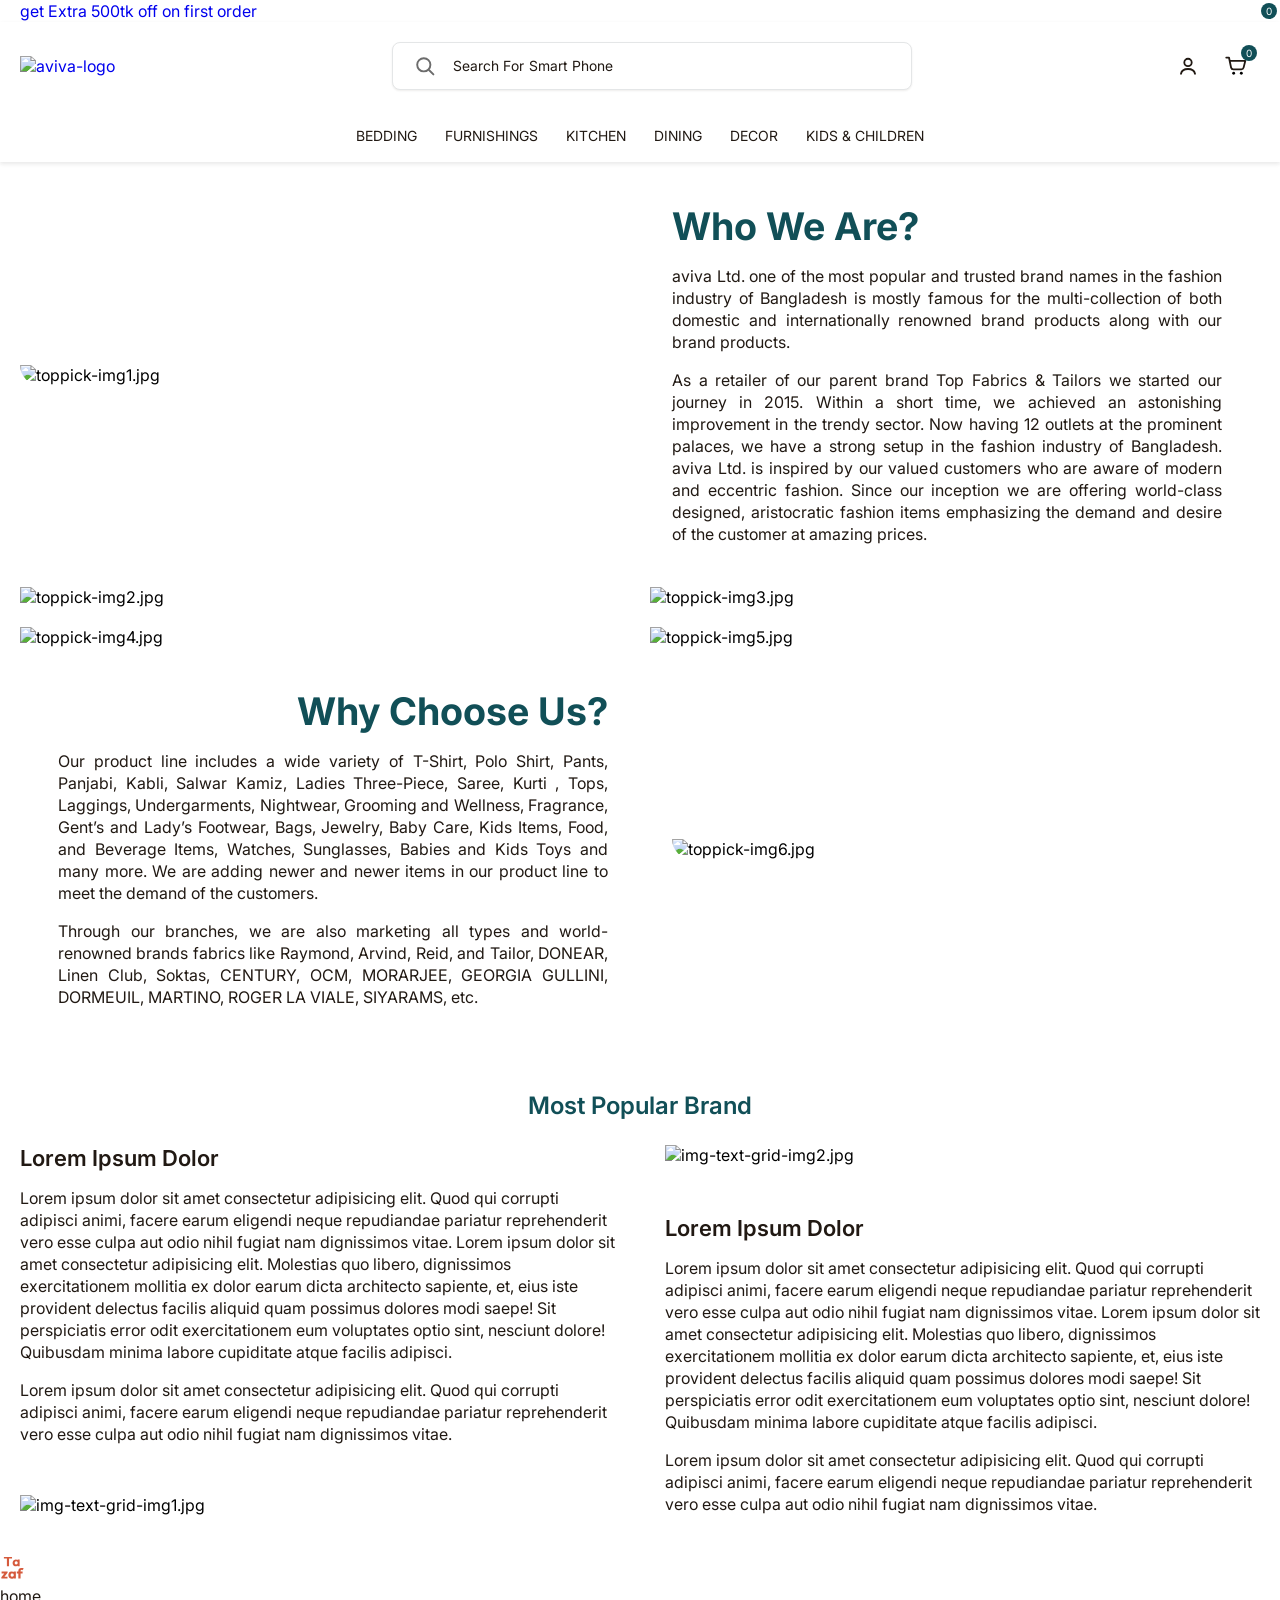
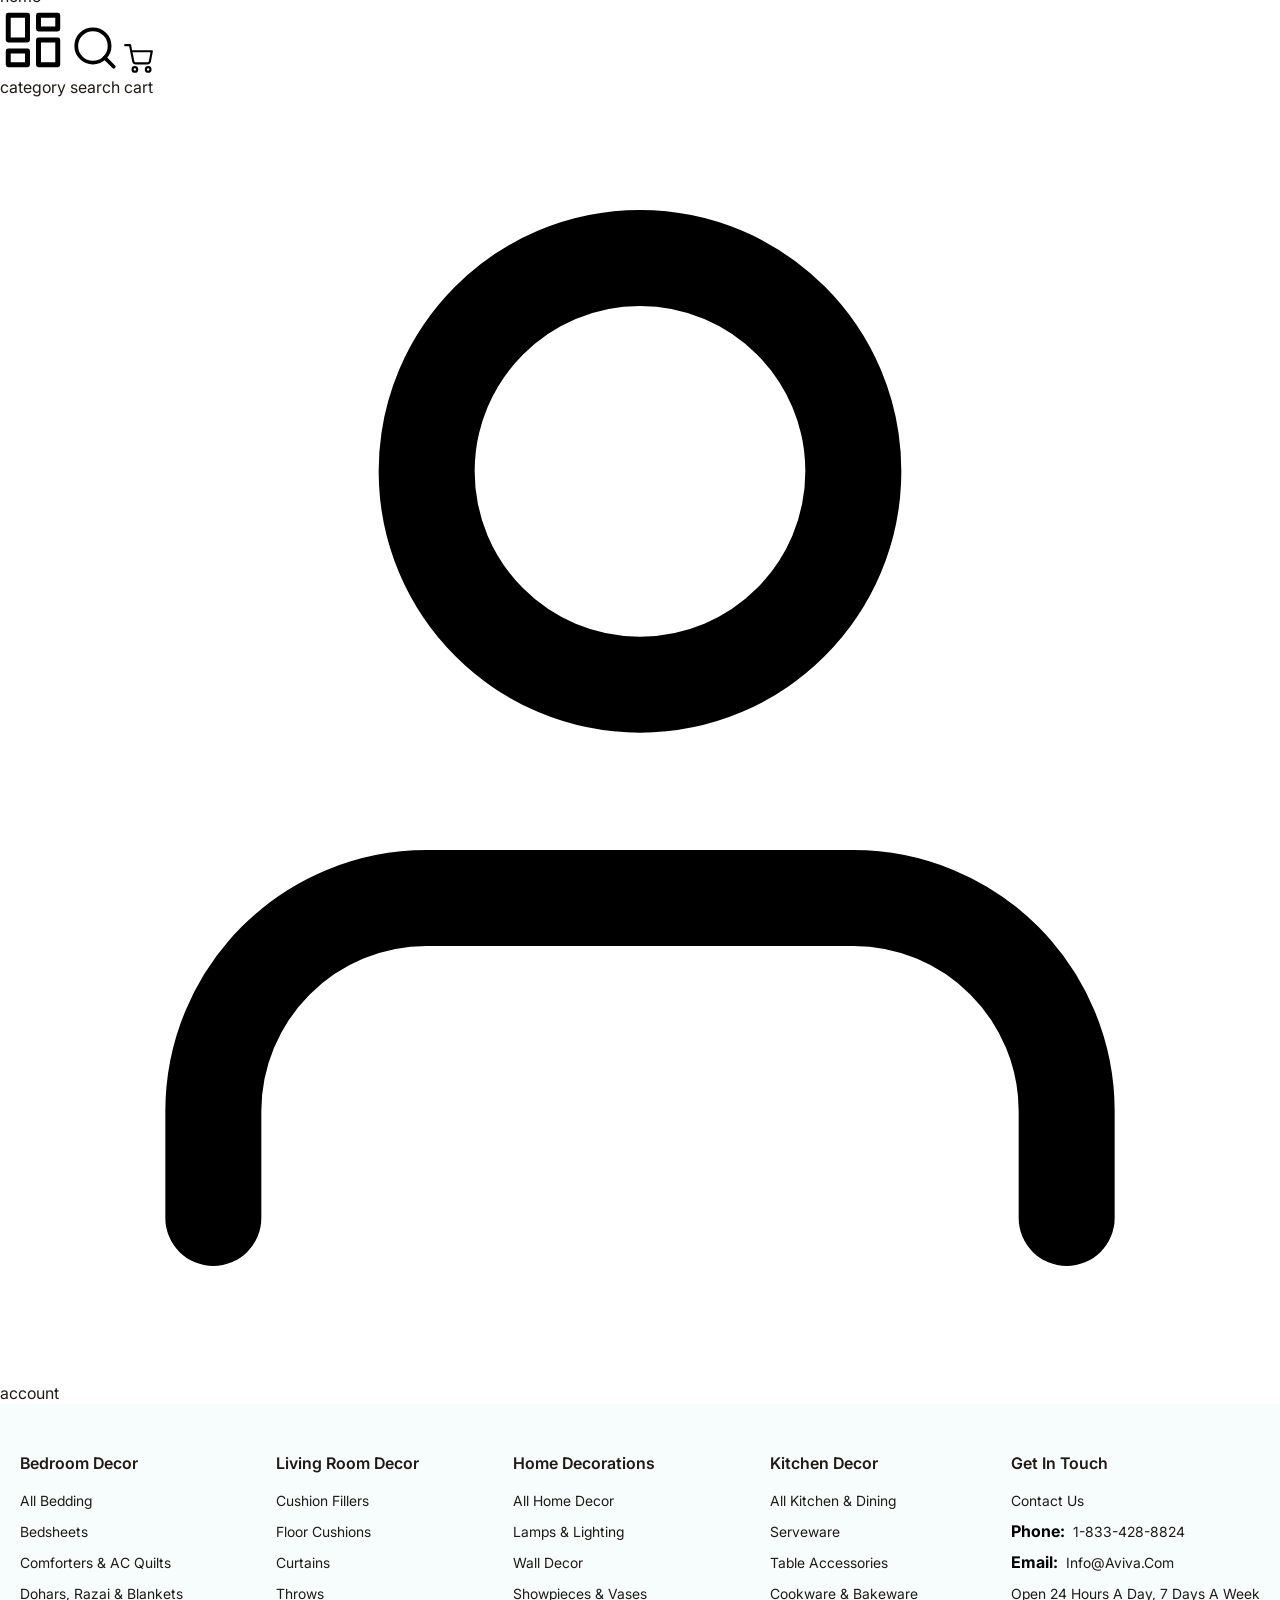
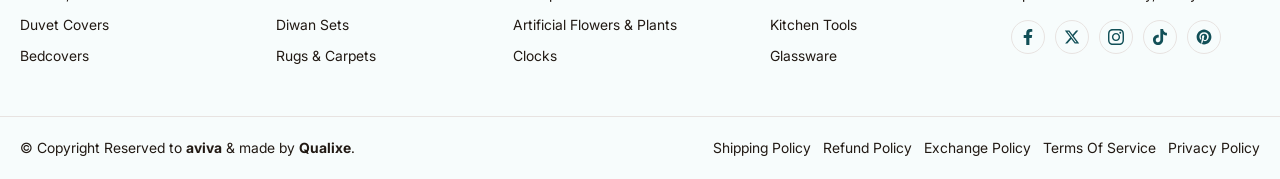
==== commit f33b54e2: "community video, footer, cart-drawer, search results added" ====
--- a/about.html
+++ b/about.html
@@ -4,9 +4,9 @@
 <head>
 	<meta charset="UTF-8">
 	<meta name="viewport" content="width=device-width, initial-scale=1.0">
-	<title>Tazaf | About Us</title>
+	<title>aviva | About Us</title>
 	<!-- css link start -->
-	<link rel="icon" href="./assets/images/tazaf-favicon.svg" type="image/x-icon">
+	<link rel="icon" href="./assets/images/aviva-favicon.svg" type="image/x-icon">
 	<link rel="stylesheet" href="./assets/css/swiper-bundle.min.css">
 	<link rel="stylesheet" href="./assets/css/app-menu-section.css">
 	<link rel="stylesheet" href="./assets/css/footer.css">
@@ -44,7 +44,7 @@
 					</button>
 					<div class="navbar-logo">
 						<a href="index.html">
-							<img src="./assets/images/tazaf-logo.png" alt="tazaf-logo">
+							<img src="./assets/images/aviva-logo.png" alt="aviva-logo">
 						</a>
 					</div>
 				</div>
@@ -1973,7 +1973,7 @@
 					</div>
 					<div class="img-text-section-content">
 						<h1 class="img-text-section-content-title h2">Who we are?</h1>
-						<p class="img-text-section-content-text">Tazaf Ltd. one of the most popular and trusted brand
+						<p class="img-text-section-content-text">aviva Ltd. one of the most popular and trusted brand
 							names
 							in the fashion industry of Bangladesh is mostly famous for the multi-collection of both
 							domestic and
@@ -1984,7 +1984,7 @@
 							the trendy
 							sector. Now having 12 outlets at the prominent palaces, we have a strong setup in the
 							fashion industry of
-							Bangladesh. Tazaf Ltd. is inspired by our valued customers who are aware of modern and
+							Bangladesh. aviva Ltd. is inspired by our valued customers who are aware of modern and
 							eccentric
 							fashion. Since our inception we are offering world-class designed, aristocratic fashion
 							items emphasizing
@@ -2364,7 +2364,7 @@
 											</div>
 											<div class="card-content">
 												<div class="card-title-wrap">
-													<a href="product.html" class="card-title">tazaf Cloud Comfort Arch
+													<a href="product.html" class="card-title">aviva Cloud Comfort Arch
 														Support Slippers</a>
 												</div>
 												<div class="card-price-wrap">
@@ -2409,7 +2409,7 @@
 											</div>
 											<div class="card-content">
 												<div class="card-title-wrap">
-													<a href="product.html" class="card-title">Tazaf Men's Comfort Dual
+													<a href="product.html" class="card-title">aviva Men's Comfort Dual
 														Strap Sandals</a>
 												</div>
 												<div class="card-price-wrap">
@@ -2454,7 +2454,7 @@
 											</div>
 											<div class="card-content">
 												<div class="card-title-wrap">
-													<a href="product.html" class="card-title">tazaf Orthotics Posture
+													<a href="product.html" class="card-title">aviva Orthotics Posture
 														Corrector Pro </a>
 												</div>
 												<div class="card-price-wrap">
@@ -2669,7 +2669,7 @@
 						<ul class="footer-list">
 							<li><a href="#!">Contact Us</a></li>
 							<li><strong>phone:</strong><a href="#">1-833-428-8824</a></li>
-							<li><strong>Email:</strong><a href="#">info@tazif.com</a></li>
+							<li><strong>Email:</strong><a href="#">info@aviva.com</a></li>
 							<li>
 								<p href="#">Open 24 Hours a Day, 7 Days a week</>
 							</li>
@@ -2732,7 +2732,7 @@
 		<div class="copyright-area">
 			<div class="container">
 				<div class="copyright-content">
-					<p class="copyright-text">&copy; Copyright Reserved to <a href="#"><strong>Tazaf</strong></a>
+					<p class="copyright-text">&copy; Copyright Reserved to <a href="#"><strong>aviva</strong></a>
 						& made by <a href="https://qualixe.com/"><strong>Qualixe</strong></a>.</p>
 					<div class="copyright-links">
 						<a href="#!" class="copyright-link">Shipping Policy</a>
--- a/assets/css/footer.css
+++ b/assets/css/footer.css
@@ -157,7 +157,6 @@
 
     /* footer-section css start */
     .footer {
-        padding-bottom: 70px;
         border-top: 1px solid var(--border-color2);
     }
 
--- a/assets/css/header.css
+++ b/assets/css/header.css
@@ -25,7 +25,7 @@
 .navbar-left {
     display: flex;
     align-items: center;
-    gap: 12px;
+    gap: 7px;
 }
 
 .navbar-left .hamburger {
@@ -282,36 +282,78 @@
     transform: rotate(-90deg);
 }
 
-.search-categories {
-    display: grid;
-    grid-template-columns: repeat(6, 1fr);
-    gap: 12px;
-}
-
-.search-category {
-    display: flex;
-    flex-direction: column;
-    gap: 8px;
-}
-
-.search-category-img {
-    border-radius: 8px;
+/* Recommended-for-you reuses the site-wide .product-card, sized down to fit the search dropdown */
+.search-recommended-slider .product-card .card-content {
+    padding: 8px 6px;
+}
+
+.search-recommended-slider .product-card .card-title-wrap {
+    height: auto;
+}
+
+.search-recommended-slider .product-card .card-content .card-title {
+    font-size: 12px;
+    line-height: 16px;
+    display: -webkit-box;
+    -webkit-line-clamp: 2;
+    line-clamp: 2;
+    -webkit-box-orient: vertical;
     overflow: hidden;
 }
 
-.search-category-content {
-    text-align: center;
-}
-
-.search-category-content .title {
+.search-recommended-slider .product-card .card-footer {
+    flex-wrap: wrap;
+    gap: 6px;
+    padding-top: 6px;
+    margin-top: 6px;
+}
+
+.search-recommended-slider .product-card .card-content .card-price-wrap {
+    margin: 0;
+    gap: 4px;
+}
+
+.search-recommended-slider .product-card .card-content .card-price-wrap .latest-price {
     font-size: 12px;
-    font-weight: 300;
-    line-height: 16px;
-    text-transform: capitalize;
-}
-
-.search-category:hover .search-category-content .title {
-    text-decoration: underline;
+}
+
+.search-recommended-slider .product-card .card-content .card-price-wrap .previous-price {
+    font-size: 11px;
+}
+
+.search-recommended-slider .product-card .card-btn .btn {
+    padding: 3px 8px;
+    font-size: 11px;
+}
+
+.swiper-button-prev.search-recommended-slider-btn-prev,
+.swiper-button-next.search-recommended-slider-btn-next {
+    width: 26px;
+    height: 26px;
+    right: 4px;
+    opacity: 1;
+    visibility: visible;
+    background: var(--brand-color);
+    border: none;
+}
+
+.search-recommended-slider:hover .swiper-button-next.search-recommended-slider-btn-next {
+    right: 4px;
+}
+
+.search-recommended-slider:hover .swiper-button-prev.search-recommended-slider-btn-prev {
+    left: 4px;
+}
+
+.swiper-button-prev.search-recommended-slider-btn-prev:hover,
+.swiper-button-next.search-recommended-slider-btn-next:hover {
+    background: var(--black);
+}
+
+.swiper-button-prev.search-recommended-slider-btn-prev::after,
+.swiper-button-next.search-recommended-slider-btn-next::after {
+    font-size: 9px;
+    color: var(--white);
 }
 
 .search-result-area {
@@ -1102,10 +1144,6 @@
         padding: 16px;
     }
 
-    .search-categories {
-        grid-template-columns: repeat(4, 1fr);
-    }
-
     .navbar-icon {
         width: 36px;
         height: 36px;
--- a/assets/css/main.css
+++ b/assets/css/main.css
@@ -370,103 +370,138 @@
 }
 
 .cart-drawer-progress {
+    margin: 16px 16px 0;
+    padding: 14px 14px 12px;
+    border-radius: 12px;
     border: 1px solid var(--item-bg);
-    border-radius: 12px;
+    background: var(--item-bg);
+}
+
+.cart-drawer-progress-top {
+    display: flex;
+    align-items: center;
+    justify-content: space-between;
+    margin-bottom: 8px;
+}
+
+.cart-drawer-progress-offer-label {
+    font-size: 13px;
+    font-weight: 600;
+    color: var(--black);
+}
+
+.cart-drawer-progress-countdown {
+    display: flex;
+    align-items: center;
+    gap: 4px;
+}
+
+.cart-drawer-progress-countdown-box {
+    display: inline-flex;
+    align-items: center;
+    justify-content: center;
+    padding: 2px 6px;
+    border: 1px solid var(--border-color);
+    border-radius: 4px;
+    background: var(--white);
+    font-size: 11px;
+    font-weight: 600;
+    color: var(--black);
+    line-height: 16px;
+}
+
+.cart-drawer-progress-countdown .sep {
+    font-size: 12px;
+    font-weight: 600;
+    color: var(--black);
+}
+
+.cart-drawer-progress-message {
+    display: flex;
+    align-items: center;
+    gap: 6px;
+    font-size: 12px;
+    line-height: 16px;
+    color: var(--black);
+}
+
+.cart-drawer-progress-message .icon {
+    font-size: 15px;
+    line-height: 1;
+}
+
+.cart-drawer-progress-message strong {
+    color: var(--brand-color);
+    font-weight: 700;
+}
+
+.cart-drawer-progress-track-wrap {
+    margin: 12px 2px 0;
+}
+
+.cart-drawer-progress-track {
+    height: 5px;
+    border-radius: 3px;
+    background: var(--border-color2);
     overflow: hidden;
-    box-shadow: 0 3px 12px rgb(213 90 60 / 10%);
-    margin: 16px 16px 0;
-    background: var(--item-bg);
-}
-
-.cart-drawer-progress-content {
-    padding: 10px;
-    display: flex;
-    align-items: center;
-    gap: 10px;
-}
-
-.cart-drawer-progress-content .icon {
-    width: 32px;
-    height: 32px;
+}
+
+.cart-drawer-progress-track-fill {
+    height: 100%;
+    border-radius: 3px;
     background: var(--brand-color);
-    border-radius: 8px;
-    overflow: hidden;
+    transition: width 450ms ease-in;
+}
+
+.cart-drawer-progress-milestones {
+    display: grid;
+    grid-template-columns: repeat(3, minmax(0, 1fr));
+    margin: -13px 2px 0;
+}
+
+.cart-drawer-progress-milestone {
+    display: flex;
+    flex-direction: column;
+    align-items: center;
+    text-align: center;
+    min-width: 0;
+}
+
+.cart-drawer-progress-milestone .icon {
     display: flex;
     align-items: center;
     justify-content: center;
-}
-
-.cart-drawer-progress-content .icon svg {
     width: 22px;
     height: 22px;
-    stroke: var(--white);
-}
-
-.cart-drawer-progress-content .content .title {
-    font-size: 13px;
-    line-height: 17px;
-    text-transform: capitalize;
+    margin-bottom: 6px;
+    border-radius: 50%;
+    background: var(--white);
+    border: 2px solid var(--border-color2);
+    font-size: 11px;
+    flex-shrink: 0;
+}
+
+.cart-drawer-progress-milestone.reached .icon {
+    background: var(--brand-color);
+    border-color: var(--brand-color);
+}
+
+.cart-drawer-progress-milestone .amount {
+    font-size: 11px;
+    font-weight: 600;
+    color: var(--black);
+    white-space: nowrap;
+}
+
+.cart-drawer-progress-milestone .name {
+    font-size: 10px;
     color: var(--muted);
-}
-
-.cart-drawer-progress-content .content .text {
-    font-size: 12px;
-    line-height: 16px;
-    color: var(--muted);
-    margin-top: 3px;
-}
-
-.cart-drawer-progress-content .content .text strong {
-    color: var(--brand-color);
-    font-weight: 700;
-}
-
-.cart-drawer-progress .progress {
-    background: linear-gradient(to right, #d55a3c 0%, #422c26 60%, rgb(236 219 216) 60%, rgb(236 219 216) 100%);
-    height: 5px;
-    width: 100%;
-    transition: background 450ms ease-in;
-    appearance: none;
-    -webkit-appearance: none;
-    -moz-appearance: none;
-    display: block;
-    cursor: not-allowed;
-    border: none;
-}
-
-.cart-drawer-progress .progress::-webkit-slider-thumb {
-    position: relative;
-    top: -14px;
-    width: 35px;
-    height: 35px;
-    appearance: none;
-    -webkit-appearance: none;
-    cursor: default;
-    background-image: url('../images/progress-bar-icon.png');
-    background-position: center;
-    background-repeat: no-repeat;
-    background-size: contain;
-    cursor: not-allowed;
-}
-
-.cart-drawer-progress .progress::-moz-range-thumb {
-    position: relative;
-    top: -14px;
-    width: 35px;
-    height: 35px;
-    appearance: none;
-    -moz-appearance: none;
-    cursor: default;
-    background-image: url('../images/progress-bar-icon.png');
-    background-position: center;
-    background-repeat: no-repeat;
-    background-size: contain;
-    cursor: not-allowed;
+    white-space: nowrap;
 }
 
 .cart-drawer-content {
     width: 100%;
-    height: calc(100dvh - 236px);
+    height: calc(100dvh - 323px);
     overflow-y: auto;
     scrollbar-width: thin;
     padding: 16px;
@@ -487,7 +522,7 @@
     gap: 10px;
     align-items: center;
     padding: 10px;
-    box-shadow: 0 3px 12px rgb(213 90 60 / 10%);
+    box-shadow: 0 3px 12px rgb(17 79 87 / 10%);
     border-radius: 8px;
     overflow: hidden;
 }
@@ -576,7 +611,7 @@
 }
 
 .cart-drawer-item-qty-btn:hover {
-    background: var(--border-color);
+    background: var(--brand-color);
     color: var(--white);
 }
 
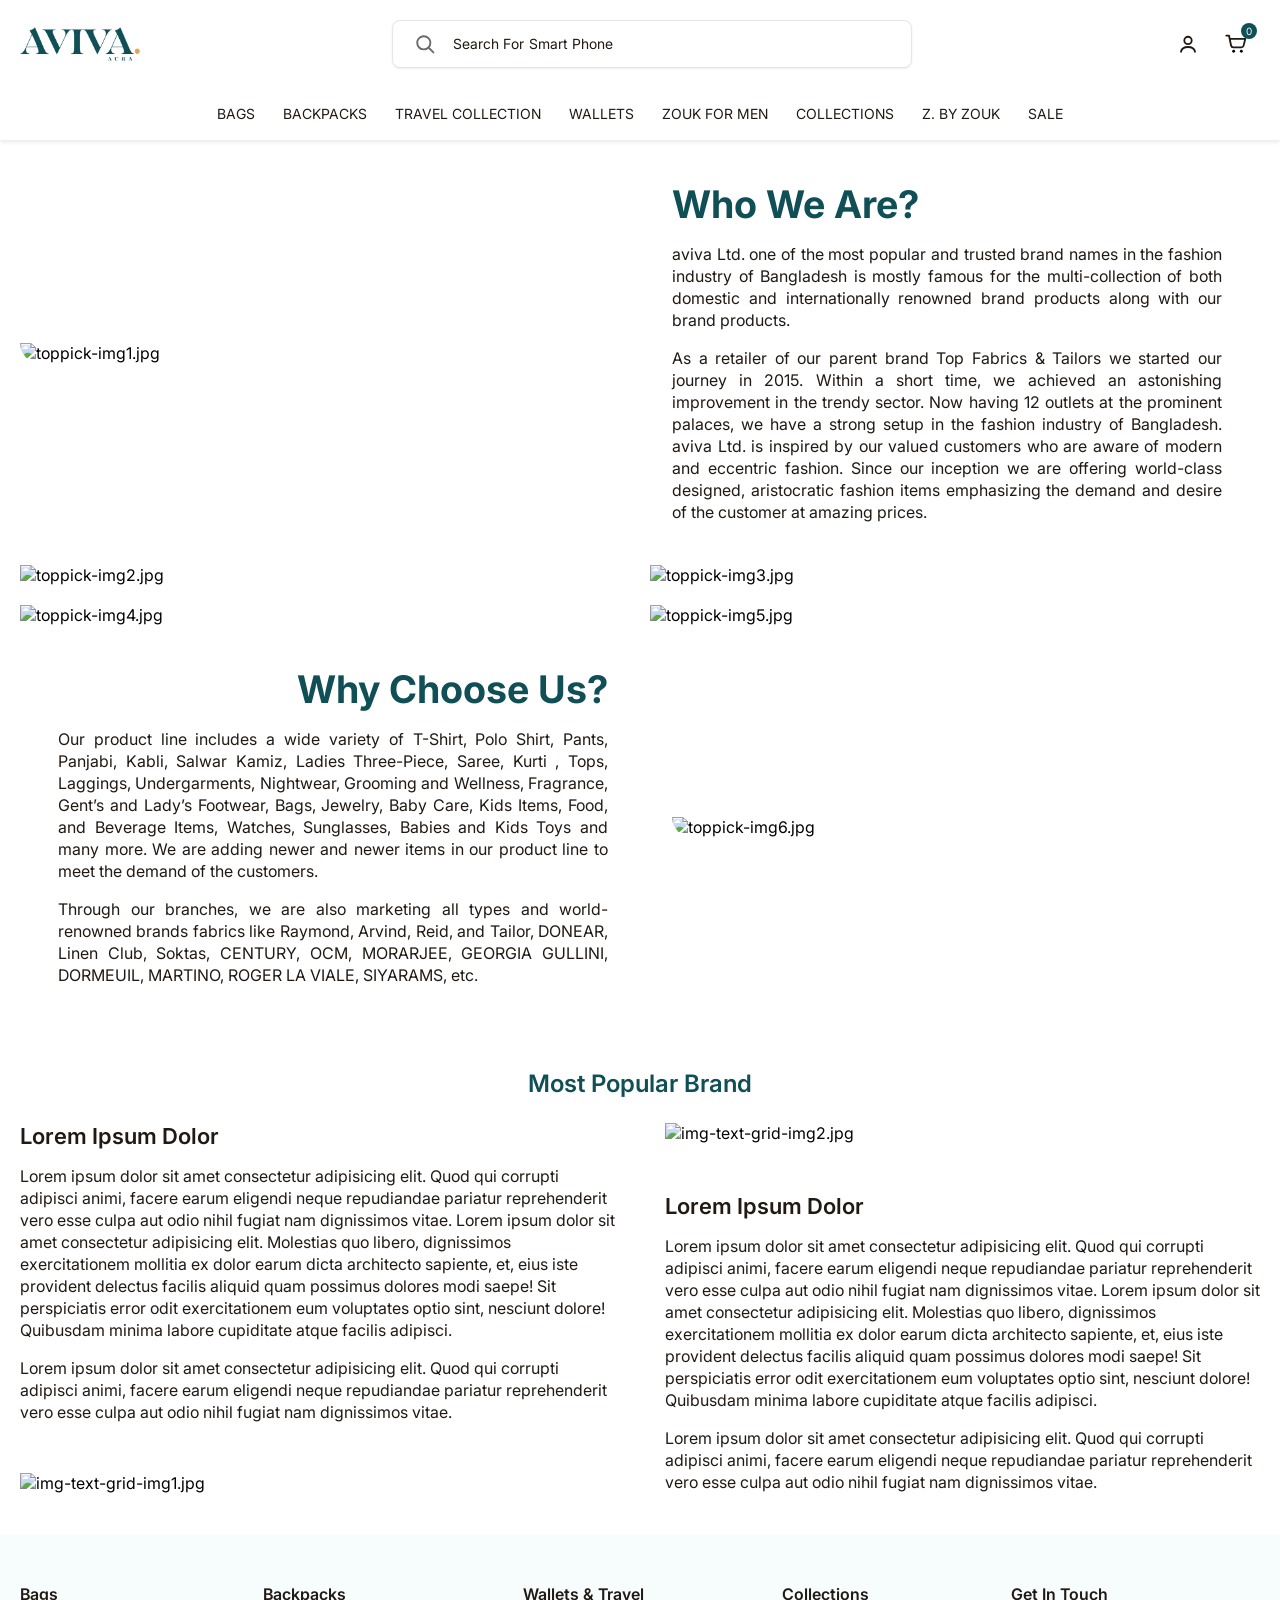
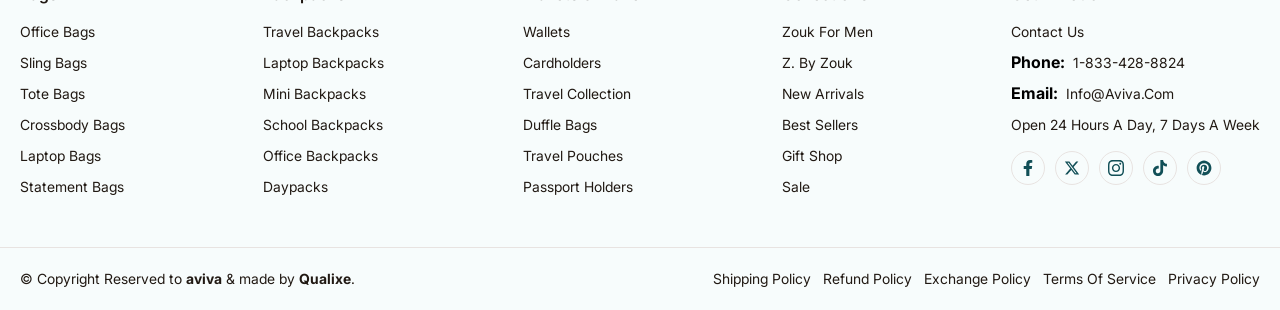
==== commit 66e1dfbb: "gifts page added" ====
--- a/about.html
+++ b/about.html
@@ -4,70 +4,73 @@
 <head>
 	<meta charset="UTF-8">
 	<meta name="viewport" content="width=device-width, initial-scale=1.0">
-	<title>aviva | About Us</title>
+	<title>Aviva | About Us</title>
 	<!-- css link start -->
-	<link rel="icon" href="./assets/images/aviva-favicon.svg" type="image/x-icon">
+	<link rel="icon" href="./assets/images/store-logo.png" type="image/x-icon">
 	<link rel="stylesheet" href="./assets/css/swiper-bundle.min.css">
-	<link rel="stylesheet" href="./assets/css/app-menu-section.css">
 	<link rel="stylesheet" href="./assets/css/footer.css">
 	<link rel="stylesheet" href="./assets/css/card.css">
 	<link rel="stylesheet" href="./assets/css/image-gallary-section.css">
 	<link rel="stylesheet" href="./assets/css/img-text-grid-section.css">
 	<link rel="stylesheet" href="./assets/css/img-text-section.css">
 	<link rel="stylesheet" href="./assets/css/header.css">
-	<link rel="stylesheet" href="./assets/css/announcebar-section.css">
 	<link rel="stylesheet" href="./assets/css/main.css">
 	<!-- css link end -->
 </head>
 
 <body>
-	<!-- announcebar-section start -->
-	<section class="announcebar-section">
-		<div class="container">
-			<div class="announcebar-text">
-				<p><a href="#!">get Extra 500tk off on first order</a></p>
-			</div>
-		</div>
-	</section>
-	<!-- announcebar-section end -->
-
 	<!-- header start -->
-	<header class="header home-nav-active">
+	<header class="header">
 		<div class="container">
 			<nav class="navbar">
 				<div class="navbar-left">
 					<button class="hamburger app-menu-open">
 						<svg width="25" height="15" viewBox="0 0 25 15" fill="none" xmlns="http://www.w3.org/2000/svg">
-							<path d="M0.5 13.8333H24.5M0.5 7.16667H24.5M0.5 0.5H24.5" stroke="#16415F"
-								stroke-linecap="round" stroke-linejoin="round"></path>
+							<path d="M0.5 13.8333H24.5M0.5 7.16667H24.5M0.5 0.5H24.5" stroke="#16415F" stroke-linecap="round"
+								stroke-linejoin="round"></path>
+						</svg>
+					</button>
+					<button class="navbar-icon navbar-search-open-btn">
+						<svg viewBox="0 0 20 20" fill="none" aria-hidden="true">
+							<path
+								d="M9.16667 15.8333C12.8486 15.8333 15.8333 12.8486 15.8333 9.16667C15.8333 5.48477 12.8486 2.5 9.16667 2.5C5.48477 2.5 2.5 5.48477 2.5 9.16667C2.5 12.8486 5.48477 15.8333 9.16667 15.8333Z"
+								stroke="currentColor" stroke-width="1.5" stroke-linecap="round" stroke-linejoin="round"></path>
+							<path d="M17.5 17.5L13.875 13.875" stroke="currentColor" stroke-width="1.5" stroke-linecap="round"
+								stroke-linejoin="round"></path>
 						</svg>
 					</button>
 					<div class="navbar-logo">
 						<a href="index.html">
-							<img src="./assets/images/aviva-logo.png" alt="aviva-logo">
+							<img src="./assets/images/store-logo.png" alt="store-logo.png">
 						</a>
 					</div>
 				</div>
-				<div class="navbar-search">
-					<button class="search-open navbar-search-open-btn">
-						<span class="icon">
-							<svg viewBox="0 0 20 20" fill="none">
-								<circle cx="9" cy="9" r="5.5" stroke="currentColor" stroke-width="1.6"></circle>
-								<path d="M13.5 13.5L17 17" stroke="currentColor" stroke-width="1.6"
-									stroke-linecap="round"></path>
-							</svg>
-						</span>
-						<span class="text p">
-							search for
-							<span class="search-roller">
-								<span class="search-roller-track">
-									<span>smart phone</span>
-									<span>home decoration</span>
-									<span>gadgets</span>
+				<div class="navbar-center">
+					<div class="navbar-search">
+						<button class="search-open navbar-search-open-btn">
+							<span class="icon">
+								<svg viewBox="0 0 20 20" fill="none">
+									<circle cx="9" cy="9" r="5.5" stroke="currentColor" stroke-width="1.6"></circle>
+									<path d="M13.5 13.5L17 17" stroke="currentColor" stroke-width="1.6" stroke-linecap="round"></path>
+								</svg>
+							</span>
+							<span class="text p">
+								search for
+								<span class="search-roller">
+									<span class="search-roller-track">
+										<span>smart phone</span>
+										<span>home decoration</span>
+										<span>gadgets</span>
+									</span>
 								</span>
 							</span>
-						</span>
-					</button>
+						</button>
+					</div>
+					<div class="navbar-logo">
+						<a href="index.html">
+							<img src="./assets/images/store-logo.png" alt="store-logo.png">
+						</a>
+					</div>
 				</div>
 				<!-- search-bar popup start -->
 				<div class="search-bar-wrap">
@@ -80,19 +83,17 @@
 										<svg viewBox="0 0 16 16" fill="none" aria-hidden="true">
 											<path
 												d="M7.33333 12.6667C10.2789 12.6667 12.6667 10.2789 12.6667 7.33333C12.6667 4.38781 10.2789 2 7.33333 2C4.38781 2 2 4.38781 2 7.33333C2 10.2789 4.38781 12.6667 7.33333 12.6667Z"
-												stroke="currentColor" stroke-width="1.5" stroke-linecap="round"
-												stroke-linejoin="round">
+												stroke="currentColor" stroke-width="1.5" stroke-linecap="round" stroke-linejoin="round">
 											</path>
-											<path d="M14 14L11.1 11.1" stroke="currentColor" stroke-width="1.5"
-												stroke-linecap="round" stroke-linejoin="round"></path>
+											<path d="M14 14L11.1 11.1" stroke="currentColor" stroke-width="1.5" stroke-linecap="round"
+												stroke-linejoin="round"></path>
 										</svg>
 									</span>
 									<input type="text">
 								</div>
 							</form>
 							<button class="search-bar-close">
-								<svg width="16" height="16" viewBox="0 0 10 10" fill="none"
-									xmlns="http://www.w3.org/2000/svg">
+								<svg width="16" height="16" viewBox="0 0 10 10" fill="none" xmlns="http://www.w3.org/2000/svg">
 									<path
 										d="M9.85403 9.14653C9.90048 9.19298 9.93733 9.24813 9.96247 9.30883C9.98762 9.36953 10.0006 9.43458 10.0006 9.50028C10.0006 9.56598 9.98762 9.63103 9.96247 9.69173C9.93733 9.75242 9.90048 9.80757 9.85403 9.85403C9.80757 9.90048 9.75242 9.93733 9.69173 9.96247C9.63103 9.98762 9.56598 10.0006 9.50028 10.0006C9.43458 10.0006 9.36953 9.98762 9.30883 9.96247C9.24813 9.93733 9.19298 9.90048 9.14653 9.85403L5.00028 5.70715L0.854028 9.85403C0.760208 9.94785 0.63296 10.0006 0.500278 10.0006C0.367596 10.0006 0.240348 9.94785 0.146528 9.85403C0.0527077 9.76021 2.61548e-09 9.63296 0 9.50028C-2.61548e-09 9.3676 0.0527077 9.24035 0.146528 9.14653L4.2934 5.00028L0.146528 0.854028C0.0527077 0.760208 0 0.63296 0 0.500278C0 0.367596 0.0527077 0.240348 0.146528 0.146528C0.240348 0.0527077 0.367596 0 0.500278 0C0.63296 0 0.760208 0.0527077 0.854028 0.146528L5.00028 4.2934L9.14653 0.146528C9.24035 0.0527077 9.3676 -2.61548e-09 9.50028 0C9.63296 2.61548e-09 9.76021 0.0527077 9.85403 0.146528C9.94785 0.240348 10.0006 0.367596 10.0006 0.500278C10.0006 0.63296 9.94785 0.760208 9.85403 0.854028L5.70715 5.00028L9.85403 9.14653Z"
 										fill="#0B0802"></path>
@@ -108,112 +109,244 @@
 											<a href="#!">Wall paintings
 												<span class="icon">
 													<svg viewBox="0 0 12 12" fill="none" aria-hidden="true">
-														<path d="M3.5 8.5L8.5 3.5" stroke="currentColor"
-															stroke-linecap="round" stroke-linejoin="round"></path>
-														<path d="M4.00006 3.49997H8.50006V7.99997" stroke="currentColor"
-															stroke-linecap="round" stroke-linejoin="round"></path>
+														<path d="M3.5 8.5L8.5 3.5" stroke="currentColor" stroke-linecap="round"
+															stroke-linejoin="round"></path>
+														<path d="M4.00006 3.49997H8.50006V7.99997" stroke="currentColor" stroke-linecap="round"
+															stroke-linejoin="round"></path>
 													</svg>
 												</span>
 											</a>
 											<a href="#!">Bedsheets
 												<span class="icon">
 													<svg viewBox="0 0 12 12" fill="none" aria-hidden="true">
-														<path d="M3.5 8.5L8.5 3.5" stroke="currentColor"
-															stroke-linecap="round" stroke-linejoin="round"></path>
-														<path d="M4.00006 3.49997H8.50006V7.99997" stroke="currentColor"
-															stroke-linecap="round" stroke-linejoin="round"></path>
+														<path d="M3.5 8.5L8.5 3.5" stroke="currentColor" stroke-linecap="round"
+															stroke-linejoin="round"></path>
+														<path d="M4.00006 3.49997H8.50006V7.99997" stroke="currentColor" stroke-linecap="round"
+															stroke-linejoin="round"></path>
 													</svg>
 												</span>
 											</a>
 											<a href="#!">Rugs & Carpets
 												<span class="icon">
 													<svg viewBox="0 0 12 12" fill="none" aria-hidden="true">
-														<path d="M3.5 8.5L8.5 3.5" stroke="currentColor"
-															stroke-linecap="round" stroke-linejoin="round"></path>
-														<path d="M4.00006 3.49997H8.50006V7.99997" stroke="currentColor"
-															stroke-linecap="round" stroke-linejoin="round"></path>
+														<path d="M3.5 8.5L8.5 3.5" stroke="currentColor" stroke-linecap="round"
+															stroke-linejoin="round"></path>
+														<path d="M4.00006 3.49997H8.50006V7.99997" stroke="currentColor" stroke-linecap="round"
+															stroke-linejoin="round"></path>
 													</svg>
 												</span>
 											</a>
 											<a href="#!">Storage & Organization
 												<span class="icon">
 													<svg viewBox="0 0 12 12" fill="none" aria-hidden="true">
-														<path d="M3.5 8.5L8.5 3.5" stroke="currentColor"
-															stroke-linecap="round" stroke-linejoin="round"></path>
-														<path d="M4.00006 3.49997H8.50006V7.99997" stroke="currentColor"
-															stroke-linecap="round" stroke-linejoin="round"></path>
+														<path d="M3.5 8.5L8.5 3.5" stroke="currentColor" stroke-linecap="round"
+															stroke-linejoin="round"></path>
+														<path d="M4.00006 3.49997H8.50006V7.99997" stroke="currentColor" stroke-linecap="round"
+															stroke-linejoin="round"></path>
 													</svg>
 												</span>
 											</a>
 											<a href="#!">Lamps and lightings
 												<span class="icon">
 													<svg viewBox="0 0 12 12" fill="none" aria-hidden="true">
-														<path d="M3.5 8.5L8.5 3.5" stroke="currentColor"
-															stroke-linecap="round" stroke-linejoin="round"></path>
-														<path d="M4.00006 3.49997H8.50006V7.99997" stroke="currentColor"
-															stroke-linecap="round" stroke-linejoin="round"></path>
+														<path d="M3.5 8.5L8.5 3.5" stroke="currentColor" stroke-linecap="round"
+															stroke-linejoin="round"></path>
+														<path d="M4.00006 3.49997H8.50006V7.99997" stroke="currentColor" stroke-linecap="round"
+															stroke-linejoin="round"></path>
 													</svg>
 												</span>
 											</a>
 										</div>
 									</div>
 									<div class="search-history-item">
-										<p class="search-history-item-title">Explore best category</p>
-										<div class="search-categories">
-											<a href="#!" class="search-category">
-												<div class="search-category-img">
-													<img src="./assets/images/search-cetagory-img1.webp"
-														alt="search-cetagory-img1.webp">
-												</div>
-												<div class="search-category-content">
-													<p class="title">Bedsheets</p>
-												</div>
-											</a>
-											<a href="#!" class="search-category">
-												<div class="search-category-img">
-													<img src="./assets/images/search-cetagory-img1.webp"
-														alt="search-cetagory-img1.webp">
-												</div>
-												<div class="search-category-content">
-													<p class="title">Bedsheets</p>
-												</div>
-											</a>
-											<a href="#!" class="search-category">
-												<div class="search-category-img">
-													<img src="./assets/images/search-cetagory-img1.webp"
-														alt="search-cetagory-img1.webp">
-												</div>
-												<div class="search-category-content">
-													<p class="title">Bedsheets</p>
-												</div>
-											</a>
-											<a href="#!" class="search-category">
-												<div class="search-category-img">
-													<img src="./assets/images/search-cetagory-img1.webp"
-														alt="search-cetagory-img1.webp">
-												</div>
-												<div class="search-category-content">
-													<p class="title">Bedsheets</p>
-												</div>
-											</a>
-											<a href="#!" class="search-category">
-												<div class="search-category-img">
-													<img src="./assets/images/search-cetagory-img1.webp"
-														alt="search-cetagory-img1.webp">
-												</div>
-												<div class="search-category-content">
-													<p class="title">Bedsheets</p>
-												</div>
-											</a>
-											<a href="#!" class="search-category">
-												<div class="search-category-img">
-													<img src="./assets/images/search-cetagory-img1.webp"
-														alt="search-cetagory-img1.webp">
-												</div>
-												<div class="search-category-content">
-													<p class="title">Bedsheets</p>
-												</div>
-											</a>
+										<p class="search-history-item-title">Recommended for you</p>
+										<div class="swiper search-recommended-slider">
+											<div class="swiper-wrapper">
+												<div class="swiper-slide">
+													<div class="product-card card_hover">
+														<div class="card-image-wrap">
+															<div class="card-img">
+																<a class="main-img" href="product.html">
+																	<img class="card_img" src="./assets/images/product-img1.webp"
+																		alt="Taj Guldasta Office Backpack">
+																</a>
+																<a class="hover-img" href="product.html">
+																	<img class="card_hover_img" src="./assets/images/product-img2.webp"
+																		alt="Taj Guldasta Office Backpack">
+																</a>
+															</div>
+														</div>
+														<div class="card-content">
+															<div class="card-title-wrap">
+																<a href="product.html" class="card-title">Taj Guldasta Office Backpack</a>
+															</div>
+															<div class="card-footer">
+																<div class="card-price-wrap">
+																	<p class="latest-price">৳1,870</p>
+																	<p class="previous-price">৳2,200</p>
+																</div>
+																<div class="card-btn">
+																	<a href="#!" class="btn">add</a>
+																</div>
+															</div>
+														</div>
+													</div>
+												</div>
+												<div class="swiper-slide">
+													<div class="product-card card_hover">
+														<div class="card-image-wrap">
+															<div class="card-img">
+																<a class="main-img" href="product.html">
+																	<img class="card_img" src="./assets/images/product-img2.webp"
+																		alt="FloMotif Women's Office Bag">
+																</a>
+																<a class="hover-img" href="product.html">
+																	<img class="card_hover_img" src="./assets/images/product-img3.webp"
+																		alt="FloMotif Women's Office Bag">
+																</a>
+															</div>
+														</div>
+														<div class="card-content">
+															<div class="card-title-wrap">
+																<a href="product.html" class="card-title">FloMotif Women's Office Bag</a>
+															</div>
+															<div class="card-footer">
+																<div class="card-price-wrap">
+																	<p class="latest-price">৳1,670</p>
+																	<p class="previous-price">৳1,800</p>
+																</div>
+																<div class="card-btn">
+																	<a href="#!" class="btn">add</a>
+																</div>
+															</div>
+														</div>
+													</div>
+												</div>
+												<div class="swiper-slide">
+													<div class="product-card card_hover">
+														<div class="card-image-wrap">
+															<div class="card-img">
+																<a class="main-img" href="product.html">
+																	<img class="card_img" src="./assets/images/product-img3.webp"
+																		alt="Rhea Kapoor Office Bag - Kashmir Blooms">
+																</a>
+																<a class="hover-img" href="product.html">
+																	<img class="card_hover_img" src="./assets/images/product-img4.webp"
+																		alt="Rhea Kapoor Office Bag - Kashmir Blooms">
+																</a>
+															</div>
+														</div>
+														<div class="card-content">
+															<div class="card-title-wrap">
+																<a href="product.html" class="card-title">Rhea Kapoor Office Bag - Kashmir
+																	Blooms</a>
+															</div>
+															<div class="card-footer">
+																<div class="card-price-wrap">
+																	<p class="latest-price">৳1,870</p>
+																	<p class="previous-price">৳2,200</p>
+																</div>
+																<div class="card-btn">
+																	<a href="#!" class="btn">add</a>
+																</div>
+															</div>
+														</div>
+													</div>
+												</div>
+												<div class="swiper-slide">
+													<div class="product-card card_hover">
+														<div class="card-image-wrap">
+															<div class="card-img">
+																<a class="main-img" href="product.html">
+																	<img class="card_img" src="./assets/images/product-img4.webp"
+																		alt="Bidri Kaiser Statement Office Bag">
+																</a>
+																<a class="hover-img" href="product.html">
+																	<img class="card_hover_img" src="./assets/images/product-img5.webp"
+																		alt="Bidri Kaiser Statement Office Bag">
+																</a>
+															</div>
+														</div>
+														<div class="card-content">
+															<div class="card-title-wrap">
+																<a href="product.html" class="card-title">Bidri Kaiser Statement Office
+																	Bag</a>
+															</div>
+															<div class="card-footer">
+																<div class="card-price-wrap">
+																	<p class="latest-price">৳1,070</p>
+																	<p class="previous-price">৳1,200</p>
+																</div>
+																<div class="card-btn">
+																	<a href="#!" class="btn">add</a>
+																</div>
+															</div>
+														</div>
+													</div>
+												</div>
+												<div class="swiper-slide">
+													<div class="product-card card_hover">
+														<div class="card-image-wrap">
+															<div class="card-img">
+																<a class="main-img" href="product.html">
+																	<img class="card_img" src="./assets/images/product-img5.webp"
+																		alt="Ira Handbag - Lattice Lace">
+																</a>
+																<a class="hover-img" href="product.html">
+																	<img class="card_hover_img" src="./assets/images/product-img6.webp"
+																		alt="Ira Handbag - Lattice Lace">
+																</a>
+															</div>
+														</div>
+														<div class="card-content">
+															<div class="card-title-wrap">
+																<a href="product.html" class="card-title">Ira Handbag - Lattice Lace</a>
+															</div>
+															<div class="card-footer">
+																<div class="card-price-wrap">
+																	<p class="latest-price">৳870</p>
+																	<p class="previous-price">৳900</p>
+																</div>
+																<div class="card-btn">
+																	<a href="#!" class="btn">add</a>
+																</div>
+															</div>
+														</div>
+													</div>
+												</div>
+												<div class="swiper-slide">
+													<div class="product-card card_hover">
+														<div class="card-image-wrap">
+															<div class="card-img">
+																<a class="main-img" href="product.html">
+																	<img class="card_img" src="./assets/images/product-img6.webp"
+																		alt="FloMotif premium Office Bag">
+																</a>
+																<a class="hover-img" href="product.html">
+																	<img class="card_hover_img" src="./assets/images/product-img1.webp"
+																		alt="FloMotif premium Office Bag">
+																</a>
+															</div>
+														</div>
+														<div class="card-content">
+															<div class="card-title-wrap">
+																<a href="product.html" class="card-title">FloMotif premium Office Bag</a>
+															</div>
+															<div class="card-footer">
+																<div class="card-price-wrap">
+																	<p class="latest-price">৳1,670</p>
+																	<p class="previous-price">৳1,800</p>
+																</div>
+																<div class="card-btn">
+																	<a href="#!" class="btn">add</a>
+																</div>
+															</div>
+														</div>
+													</div>
+												</div>
+											</div>
+											<div class="swiper-button-next search-recommended-slider-btn-next"></div>
+											<div class="swiper-button-prev search-recommended-slider-btn-prev"></div>
 										</div>
 									</div>
 								</div>
@@ -222,48 +355,40 @@
 								<div class="search-result">
 									<p class="search-result-title">Search Results:</p>
 									<div class="search-result-items">
-										<a href="#!" class="search-result-item">
+										<a href="product.html" class="search-result-item">
 											<div class="search-result-img">
-												<img src="./assets/images/search-cetagory-img1.webp"
-													alt="search-cetagory-img1.webp">
+												<img src="./assets/images/product-img1.webp" alt="Taj Guldasta Office Backpack">
 											</div>
 											<div class="search-result-content">
-												<p class="title">new premium Bedsheets</p>
-												<p class="price"><span class="lp">tk12,000</span><span
-														class="pp">tk1440</span></p>
+												<p class="title">Taj Guldasta Office Backpack</p>
+												<p class="price"><span class="lp">tk1,870</span><span class="pp">tk2,200</span></p>
 											</div>
 										</a>
-										<a href="#!" class="search-result-item">
+										<a href="product.html" class="search-result-item">
 											<div class="search-result-img">
-												<img src="./assets/images/search-cetagory-img1.webp"
-													alt="search-cetagory-img1.webp">
+												<img src="./assets/images/product-img2.webp" alt="FloMotif Women's Office Bag">
 											</div>
 											<div class="search-result-content">
-												<p class="title">new premium Bedsheets</p>
-												<p class="price"><span class="lp">tk12,000</span><span
-														class="pp">tk1440</span></p>
+												<p class="title">FloMotif Women's Office Bag</p>
+												<p class="price"><span class="lp">tk1,670</span><span class="pp">tk1,800</span></p>
 											</div>
 										</a>
-										<a href="#!" class="search-result-item">
+										<a href="product.html" class="search-result-item">
 											<div class="search-result-img">
-												<img src="./assets/images/search-cetagory-img1.webp"
-													alt="search-cetagory-img1.webp">
+												<img src="./assets/images/product-img3.webp" alt="Rhea Kapoor Office Bag - Kashmir Blooms">
 											</div>
 											<div class="search-result-content">
-												<p class="title">new premium Bedsheets</p>
-												<p class="price"><span class="lp">tk12,000</span><span
-														class="pp">tk1440</span></p>
+												<p class="title">Rhea Kapoor Office Bag - Kashmir Blooms</p>
+												<p class="price"><span class="lp">tk1,870</span><span class="pp">tk2,200</span></p>
 											</div>
 										</a>
-										<a href="#!" class="search-result-item">
+										<a href="product.html" class="search-result-item">
 											<div class="search-result-img">
-												<img src="./assets/images/search-cetagory-img1.webp"
-													alt="search-cetagory-img1.webp">
+												<img src="./assets/images/product-img4.webp" alt="Bidri Kaiser Statement Office Bag">
 											</div>
 											<div class="search-result-content">
-												<p class="title">new premium Bedsheets</p>
-												<p class="price"><span class="lp">tk12,000</span><span
-														class="pp">tk1440</span></p>
+												<p class="title">Bidri Kaiser Statement Office Bag</p>
+												<p class="price"><span class="lp">tk1,070</span><span class="pp">tk1,200</span></p>
 											</div>
 										</a>
 									</div>
@@ -277,20 +402,9 @@
 				</div>
 				<!-- search-bar popup end -->
 				<div class="navbar-icons">
-					<button class="navbar-icon navbar-search-open-btn">
-						<svg viewBox="0 0 20 20" fill="none" aria-hidden="true">
-							<path
-								d="M9.16667 15.8333C12.8486 15.8333 15.8333 12.8486 15.8333 9.16667C15.8333 5.48477 12.8486 2.5 9.16667 2.5C5.48477 2.5 2.5 5.48477 2.5 9.16667C2.5 12.8486 5.48477 15.8333 9.16667 15.8333Z"
-								stroke="currentColor" stroke-width="1.5" stroke-linecap="round" stroke-linejoin="round">
-							</path>
-							<path d="M17.5 17.5L13.875 13.875" stroke="currentColor" stroke-width="1.5"
-								stroke-linecap="round" stroke-linejoin="round"></path>
-						</svg>
-					</button>
 					<a href="#!" class="navbar-icon">
 						<svg viewBox="0 0 20 20" fill="none" aria-hidden="true">
-							<path d="M10 10.1A2.85 2.85 0 1 0 10 4.4a2.85 2.85 0 0 0 0 5.7Z" stroke="currentColor"
-								stroke-width="1.4">
+							<path d="M10 10.1A2.85 2.85 0 1 0 10 4.4a2.85 2.85 0 0 0 0 5.7Z" stroke="currentColor" stroke-width="1.4">
 							</path>
 							<path d="M4.6 16c.45-2.25 2.48-3.7 5.4-3.7 2.92 0 4.95 1.45 5.4 3.7" stroke="currentColor"
 								stroke-width="1.4" stroke-linecap="round"></path>
@@ -299,10 +413,8 @@
 					<button class="navbar-icon cart-drawer-open">
 						<span class="cart-count">0</span>
 						<svg viewBox="0 0 20 20" fill="none" aria-hidden="true">
-							<path
-								d="M2.5 3.5H4.6l1.6 7.7c.17.82.89 1.4 1.73 1.4h6.17c.82 0 1.53-.55 1.73-1.34l1.3-5.16H5.3"
-								stroke="currentColor" stroke-width="1.4" stroke-linecap="round" stroke-linejoin="round">
-							</path>
+							<path d="M2.5 3.5H4.6l1.6 7.7c.17.82.89 1.4 1.73 1.4h6.17c.82 0 1.53-.55 1.73-1.34l1.3-5.16H5.3"
+								stroke="currentColor" stroke-width="1.4" stroke-linecap="round" stroke-linejoin="round"></path>
 							<circle cx="8.2" cy="15.6" r="1.1" fill="currentColor"></circle>
 							<circle cx="14.1" cy="15.6" r="1.1" fill="currentColor"></circle>
 						</svg>
@@ -311,29 +423,38 @@
 				<div class="navbar-link-area">
 					<ul class="navbar-links">
 						<li class="navbar-link">
-							<p class="navbar-link-btn">bedding</p>
+							<p class="navbar-link-btn">bags</p>
 							<div class="megamenu">
 								<div class="megamenu-items">
 									<div class="megamenu-item">
-										<h6 class="megamenu-item-title">Bedsheets By Design</h6>
+										<h6 class="megamenu-item-title">Office Bags</h6>
 										<ul>
 											<li>
-												<a href="#!">Abstract Bedsheets</a>
-											</li>
-											<li>
-												<a href="#!">Solid Bedsheets</a>
-											</li>
-											<li>
-												<a href="#!">Floral Bedsheets</a>
-											</li>
-											<li>
-												<a href="#!">Geometric Bedsheets</a>
-											</li>
-											<li>
-												<a href="#!">Fabulous Indian Prints</a>
-											</li>
-											<li>
-												<a href="#!">Kids Bedsheets</a>
+												<a href="#!">Women's Office Bag</a>
+											</li>
+											<li>
+												<a href="#!">Statement Office Bag</a>
+											</li>
+											<li>
+												<a href="#!">Office Essential Bag</a>
+											</li>
+											<li>
+												<a href="#!">Rhea Kapoor Office Bag</a>
+											</li>
+											<li>
+												<a href="#!">Office Tote Bag</a>
+											</li>
+											<li>
+												<a href="#!">Conference Office Bag</a>
+											</li>
+											<li>
+												<a href="#!">Laptop Bag</a>
+											</li>
+											<li>
+												<a href="#!">Statement Business Bag</a>
+											</li>
+											<li>
+												<a href="#!">Harriet Office Bag</a>
 											</li>
 										</ul>
 									</div>
@@ -406,641 +527,105 @@
 											</li>
 										</ul>
 									</div>
-									<div class="megamenu-item">
-										<h6 class="megamenu-item-title">Bedsheets By Design</h6>
-										<ul>
-											<li>
-												<a href="#!">Abstract Bedsheets</a>
-											</li>
-											<li>
-												<a href="#!">Solid Bedsheets</a>
-											</li>
-											<li>
-												<a href="#!">Floral Bedsheets</a>
-											</li>
-											<li>
-												<a href="#!">Geometric Bedsheets</a>
-											</li>
-											<li>
-												<a href="#!">Fabulous Indian Prints</a>
-											</li>
-											<li>
-												<a href="#!">Kids Bedsheets</a>
-											</li>
-										</ul>
-									</div>
 								</div>
 							</div>
 						</li>
-						<li class="navbar-link">
-							<p class="navbar-link-btn">Furnishings</p>
-							<div class="megamenu">
-								<div class="megamenu-items">
-									<div class="megamenu-item">
-										<h6 class="megamenu-item-title">Bedsheets By Design</h6>
-										<ul>
-											<li>
-												<a href="#!">Abstract Bedsheets</a>
-											</li>
-											<li>
-												<a href="#!">Solid Bedsheets</a>
-											</li>
-											<li>
-												<a href="#!">Floral Bedsheets</a>
-											</li>
-											<li>
-												<a href="#!">Geometric Bedsheets</a>
-											</li>
-											<li>
-												<a href="#!">Fabulous Indian Prints</a>
-											</li>
-											<li>
-												<a href="#!">Kids Bedsheets</a>
-											</li>
-										</ul>
-									</div>
-									<div class="megamenu-item">
-										<h6 class="megamenu-item-title">Bedsheets By Design</h6>
-										<ul>
-											<li>
-												<a href="#!">Abstract Bedsheets</a>
-											</li>
-											<li>
-												<a href="#!">Solid Bedsheets</a>
-											</li>
-											<li>
-												<a href="#!">Floral Bedsheets</a>
-											</li>
-											<li>
-												<a href="#!">Geometric Bedsheets</a>
-											</li>
-											<li>
-												<a href="#!">Fabulous Indian Prints</a>
-											</li>
-											<li>
-												<a href="#!">Kids Bedsheets</a>
-											</li>
-										</ul>
-									</div>
-									<div class="megamenu-item">
-										<h6 class="megamenu-item-title">Bedsheets By Design</h6>
-										<ul>
-											<li>
-												<a href="#!">Abstract Bedsheets</a>
-											</li>
-											<li>
-												<a href="#!">Solid Bedsheets</a>
-											</li>
-											<li>
-												<a href="#!">Floral Bedsheets</a>
-											</li>
-											<li>
-												<a href="#!">Geometric Bedsheets</a>
-											</li>
-											<li>
-												<a href="#!">Fabulous Indian Prints</a>
-											</li>
-											<li>
-												<a href="#!">Kids Bedsheets</a>
-											</li>
-										</ul>
-									</div>
-									<div class="megamenu-item">
-										<h6 class="megamenu-item-title">Bedsheets By Design</h6>
-										<ul>
-											<li>
-												<a href="#!">Abstract Bedsheets</a>
-											</li>
-											<li>
-												<a href="#!">Solid Bedsheets</a>
-											</li>
-											<li>
-												<a href="#!">Floral Bedsheets</a>
-											</li>
-											<li>
-												<a href="#!">Geometric Bedsheets</a>
-											</li>
-											<li>
-												<a href="#!">Fabulous Indian Prints</a>
-											</li>
-											<li>
-												<a href="#!">Kids Bedsheets</a>
-											</li>
-										</ul>
-									</div>
-									<div class="megamenu-item">
-										<h6 class="megamenu-item-title">Bedsheets By Design</h6>
-										<ul>
-											<li>
-												<a href="#!">Abstract Bedsheets</a>
-											</li>
-											<li>
-												<a href="#!">Solid Bedsheets</a>
-											</li>
-											<li>
-												<a href="#!">Floral Bedsheets</a>
-											</li>
-											<li>
-												<a href="#!">Geometric Bedsheets</a>
-											</li>
-											<li>
-												<a href="#!">Fabulous Indian Prints</a>
-											</li>
-											<li>
-												<a href="#!">Kids Bedsheets</a>
-											</li>
-										</ul>
-									</div>
-								</div>
-							</div>
+						<li class="navbar-link dropdown">
+							<p class="navbar-link-btn">Backpacks</p>
+							<ul class="drpodown-nav drpodown-nav1">
+								<li><a href="#!">Amalia Daypack - Fast Moving</a></li>
+								<li><a href="#!">Office Backpack</a></li>
+								<li><a href="#!">Amalia Laptop Backpack</a></li>
+								<li><a href="#!">Dalila Mini-Daypack</a></li>
+								<li><a href="#!">Olina Daypack</a></li>
+								<li><a href="#!">Backpack For Men</a></li>
+								<li><a href="#!">Statement Backpack</a></li>
+							</ul>
 						</li>
-						<li class="navbar-link">
-							<p class="navbar-link-btn">Kitchen</p>
-							<div class="megamenu">
-								<div class="megamenu-items">
-									<div class="megamenu-item">
-										<h6 class="megamenu-item-title">Bedsheets By Design</h6>
-										<ul>
-											<li>
-												<a href="#!">Abstract Bedsheets</a>
-											</li>
-											<li>
-												<a href="#!">Solid Bedsheets</a>
-											</li>
-											<li>
-												<a href="#!">Floral Bedsheets</a>
-											</li>
-											<li>
-												<a href="#!">Geometric Bedsheets</a>
-											</li>
-											<li>
-												<a href="#!">Fabulous Indian Prints</a>
-											</li>
-											<li>
-												<a href="#!">Kids Bedsheets</a>
-											</li>
-										</ul>
-									</div>
-									<div class="megamenu-item">
-										<h6 class="megamenu-item-title">Bedsheets By Design</h6>
-										<ul>
-											<li>
-												<a href="#!">Abstract Bedsheets</a>
-											</li>
-											<li>
-												<a href="#!">Solid Bedsheets</a>
-											</li>
-											<li>
-												<a href="#!">Floral Bedsheets</a>
-											</li>
-											<li>
-												<a href="#!">Geometric Bedsheets</a>
-											</li>
-											<li>
-												<a href="#!">Fabulous Indian Prints</a>
-											</li>
-											<li>
-												<a href="#!">Kids Bedsheets</a>
-											</li>
-										</ul>
-									</div>
-									<div class="megamenu-item">
-										<h6 class="megamenu-item-title">Bedsheets By Design</h6>
-										<ul>
-											<li>
-												<a href="#!">Abstract Bedsheets</a>
-											</li>
-											<li>
-												<a href="#!">Solid Bedsheets</a>
-											</li>
-											<li>
-												<a href="#!">Floral Bedsheets</a>
-											</li>
-											<li>
-												<a href="#!">Geometric Bedsheets</a>
-											</li>
-											<li>
-												<a href="#!">Fabulous Indian Prints</a>
-											</li>
-											<li>
-												<a href="#!">Kids Bedsheets</a>
-											</li>
-										</ul>
-									</div>
-									<div class="megamenu-item">
-										<h6 class="megamenu-item-title">Bedsheets By Design</h6>
-										<ul>
-											<li>
-												<a href="#!">Abstract Bedsheets</a>
-											</li>
-											<li>
-												<a href="#!">Solid Bedsheets</a>
-											</li>
-											<li>
-												<a href="#!">Floral Bedsheets</a>
-											</li>
-											<li>
-												<a href="#!">Geometric Bedsheets</a>
-											</li>
-											<li>
-												<a href="#!">Fabulous Indian Prints</a>
-											</li>
-											<li>
-												<a href="#!">Kids Bedsheets</a>
-											</li>
-										</ul>
-									</div>
-									<div class="megamenu-item">
-										<h6 class="megamenu-item-title">Bedsheets By Design</h6>
-										<ul>
-											<li>
-												<a href="#!">Abstract Bedsheets</a>
-											</li>
-											<li>
-												<a href="#!">Solid Bedsheets</a>
-											</li>
-											<li>
-												<a href="#!">Floral Bedsheets</a>
-											</li>
-											<li>
-												<a href="#!">Geometric Bedsheets</a>
-											</li>
-											<li>
-												<a href="#!">Fabulous Indian Prints</a>
-											</li>
-											<li>
-												<a href="#!">Kids Bedsheets</a>
-											</li>
-										</ul>
-									</div>
-								</div>
-							</div>
+						<li class="navbar-link dropdown">
+							<p class="navbar-link-btn">Travel Collection</p>
+							<ul class="drpodown-nav drpodown-nav1">
+								<li><a href="#!">Amalia Daypack - Fast Moving</a></li>
+								<li><a href="#!">Office Backpack</a></li>
+								<li><a href="#!">Amalia Laptop Backpack</a></li>
+								<li><a href="#!">Dalila Mini-Daypack</a></li>
+								<li><a href="#!">Olina Daypack</a></li>
+								<li><a href="#!">Backpack For Men</a></li>
+								<li><a href="#!">Statement Backpack</a></li>
+							</ul>
 						</li>
-						<li class="navbar-link">
-							<p class="navbar-link-btn">Dining</p>
-							<div class="megamenu">
-								<div class="megamenu-items">
-									<div class="megamenu-item">
-										<h6 class="megamenu-item-title">Bedsheets By Design</h6>
-										<ul>
-											<li>
-												<a href="#!">Abstract Bedsheets</a>
-											</li>
-											<li>
-												<a href="#!">Solid Bedsheets</a>
-											</li>
-											<li>
-												<a href="#!">Floral Bedsheets</a>
-											</li>
-											<li>
-												<a href="#!">Geometric Bedsheets</a>
-											</li>
-											<li>
-												<a href="#!">Fabulous Indian Prints</a>
-											</li>
-											<li>
-												<a href="#!">Kids Bedsheets</a>
-											</li>
-										</ul>
-									</div>
-									<div class="megamenu-item">
-										<h6 class="megamenu-item-title">Bedsheets By Design</h6>
-										<ul>
-											<li>
-												<a href="#!">Abstract Bedsheets</a>
-											</li>
-											<li>
-												<a href="#!">Solid Bedsheets</a>
-											</li>
-											<li>
-												<a href="#!">Floral Bedsheets</a>
-											</li>
-											<li>
-												<a href="#!">Geometric Bedsheets</a>
-											</li>
-											<li>
-												<a href="#!">Fabulous Indian Prints</a>
-											</li>
-											<li>
-												<a href="#!">Kids Bedsheets</a>
-											</li>
-										</ul>
-									</div>
-									<div class="megamenu-item">
-										<h6 class="megamenu-item-title">Bedsheets By Design</h6>
-										<ul>
-											<li>
-												<a href="#!">Abstract Bedsheets</a>
-											</li>
-											<li>
-												<a href="#!">Solid Bedsheets</a>
-											</li>
-											<li>
-												<a href="#!">Floral Bedsheets</a>
-											</li>
-											<li>
-												<a href="#!">Geometric Bedsheets</a>
-											</li>
-											<li>
-												<a href="#!">Fabulous Indian Prints</a>
-											</li>
-											<li>
-												<a href="#!">Kids Bedsheets</a>
-											</li>
-										</ul>
-									</div>
-									<div class="megamenu-item">
-										<h6 class="megamenu-item-title">Bedsheets By Design</h6>
-										<ul>
-											<li>
-												<a href="#!">Abstract Bedsheets</a>
-											</li>
-											<li>
-												<a href="#!">Solid Bedsheets</a>
-											</li>
-											<li>
-												<a href="#!">Floral Bedsheets</a>
-											</li>
-											<li>
-												<a href="#!">Geometric Bedsheets</a>
-											</li>
-											<li>
-												<a href="#!">Fabulous Indian Prints</a>
-											</li>
-											<li>
-												<a href="#!">Kids Bedsheets</a>
-											</li>
-										</ul>
-									</div>
-									<div class="megamenu-item">
-										<h6 class="megamenu-item-title">Bedsheets By Design</h6>
-										<ul>
-											<li>
-												<a href="#!">Abstract Bedsheets</a>
-											</li>
-											<li>
-												<a href="#!">Solid Bedsheets</a>
-											</li>
-											<li>
-												<a href="#!">Floral Bedsheets</a>
-											</li>
-											<li>
-												<a href="#!">Geometric Bedsheets</a>
-											</li>
-											<li>
-												<a href="#!">Fabulous Indian Prints</a>
-											</li>
-											<li>
-												<a href="#!">Kids Bedsheets</a>
-											</li>
-										</ul>
-									</div>
-								</div>
-							</div>
+						<li class="navbar-link dropdown">
+							<p class="navbar-link-btn">Wallets</p>
+							<ul class="drpodown-nav drpodown-nav1">
+								<li><a href="#!">Amalia Daypack - Fast Moving</a></li>
+								<li><a href="#!">Office Backpack</a></li>
+								<li><a href="#!">Amalia Laptop Backpack</a></li>
+								<li><a href="#!">Dalila Mini-Daypack</a></li>
+								<li><a href="#!">Olina Daypack</a></li>
+								<li><a href="#!">Backpack For Men</a></li>
+								<li><a href="#!">Statement Backpack</a></li>
+							</ul>
 						</li>
-						<li class="navbar-link">
-							<p class="navbar-link-btn">Decor</p>
-							<div class="megamenu">
-								<div class="megamenu-items">
-									<div class="megamenu-item">
-										<h6 class="megamenu-item-title">Bedsheets By Design</h6>
-										<ul>
-											<li>
-												<a href="#!">Abstract Bedsheets</a>
-											</li>
-											<li>
-												<a href="#!">Solid Bedsheets</a>
-											</li>
-											<li>
-												<a href="#!">Floral Bedsheets</a>
-											</li>
-											<li>
-												<a href="#!">Geometric Bedsheets</a>
-											</li>
-											<li>
-												<a href="#!">Fabulous Indian Prints</a>
-											</li>
-											<li>
-												<a href="#!">Kids Bedsheets</a>
-											</li>
-										</ul>
-									</div>
-									<div class="megamenu-item">
-										<h6 class="megamenu-item-title">Bedsheets By Design</h6>
-										<ul>
-											<li>
-												<a href="#!">Abstract Bedsheets</a>
-											</li>
-											<li>
-												<a href="#!">Solid Bedsheets</a>
-											</li>
-											<li>
-												<a href="#!">Floral Bedsheets</a>
-											</li>
-											<li>
-												<a href="#!">Geometric Bedsheets</a>
-											</li>
-											<li>
-												<a href="#!">Fabulous Indian Prints</a>
-											</li>
-											<li>
-												<a href="#!">Kids Bedsheets</a>
-											</li>
-										</ul>
-									</div>
-									<div class="megamenu-item">
-										<h6 class="megamenu-item-title">Bedsheets By Design</h6>
-										<ul>
-											<li>
-												<a href="#!">Abstract Bedsheets</a>
-											</li>
-											<li>
-												<a href="#!">Solid Bedsheets</a>
-											</li>
-											<li>
-												<a href="#!">Floral Bedsheets</a>
-											</li>
-											<li>
-												<a href="#!">Geometric Bedsheets</a>
-											</li>
-											<li>
-												<a href="#!">Fabulous Indian Prints</a>
-											</li>
-											<li>
-												<a href="#!">Kids Bedsheets</a>
-											</li>
-										</ul>
-									</div>
-									<div class="megamenu-item">
-										<h6 class="megamenu-item-title">Bedsheets By Design</h6>
-										<ul>
-											<li>
-												<a href="#!">Abstract Bedsheets</a>
-											</li>
-											<li>
-												<a href="#!">Solid Bedsheets</a>
-											</li>
-											<li>
-												<a href="#!">Floral Bedsheets</a>
-											</li>
-											<li>
-												<a href="#!">Geometric Bedsheets</a>
-											</li>
-											<li>
-												<a href="#!">Fabulous Indian Prints</a>
-											</li>
-											<li>
-												<a href="#!">Kids Bedsheets</a>
-											</li>
-										</ul>
-									</div>
-									<div class="megamenu-item">
-										<h6 class="megamenu-item-title">Bedsheets By Design</h6>
-										<ul>
-											<li>
-												<a href="#!">Abstract Bedsheets</a>
-											</li>
-											<li>
-												<a href="#!">Solid Bedsheets</a>
-											</li>
-											<li>
-												<a href="#!">Floral Bedsheets</a>
-											</li>
-											<li>
-												<a href="#!">Geometric Bedsheets</a>
-											</li>
-											<li>
-												<a href="#!">Fabulous Indian Prints</a>
-											</li>
-											<li>
-												<a href="#!">Kids Bedsheets</a>
-											</li>
-										</ul>
-									</div>
-								</div>
-							</div>
+						<li class="navbar-link dropdown">
+							<p class="navbar-link-btn">Zouk For Men</p>
+							<ul class="drpodown-nav drpodown-nav1">
+								<li><a href="#!">Amalia Daypack - Fast Moving</a></li>
+								<li><a href="#!">Office Backpack</a></li>
+								<li><a href="#!">Amalia Laptop Backpack</a></li>
+								<li><a href="#!">Dalila Mini-Daypack</a></li>
+								<li><a href="#!">Olina Daypack</a></li>
+								<li><a href="#!">Backpack For Men</a></li>
+								<li><a href="#!">Statement Backpack</a></li>
+							</ul>
 						</li>
-						<li class="navbar-link">
-							<p class="navbar-link-btn">Kids & Children</p>
-							<div class="megamenu">
-								<div class="megamenu-items">
-									<div class="megamenu-item">
-										<h6 class="megamenu-item-title">Bedsheets By Design</h6>
-										<ul>
-											<li>
-												<a href="#!">Abstract Bedsheets</a>
-											</li>
-											<li>
-												<a href="#!">Solid Bedsheets</a>
-											</li>
-											<li>
-												<a href="#!">Floral Bedsheets</a>
-											</li>
-											<li>
-												<a href="#!">Geometric Bedsheets</a>
-											</li>
-											<li>
-												<a href="#!">Fabulous Indian Prints</a>
-											</li>
-											<li>
-												<a href="#!">Kids Bedsheets</a>
-											</li>
-										</ul>
-									</div>
-									<div class="megamenu-item">
-										<h6 class="megamenu-item-title">Bedsheets By Design</h6>
-										<ul>
-											<li>
-												<a href="#!">Abstract Bedsheets</a>
-											</li>
-											<li>
-												<a href="#!">Solid Bedsheets</a>
-											</li>
-											<li>
-												<a href="#!">Floral Bedsheets</a>
-											</li>
-											<li>
-												<a href="#!">Geometric Bedsheets</a>
-											</li>
-											<li>
-												<a href="#!">Fabulous Indian Prints</a>
-											</li>
-											<li>
-												<a href="#!">Kids Bedsheets</a>
-											</li>
-										</ul>
-									</div>
-									<div class="megamenu-item">
-										<h6 class="megamenu-item-title">Bedsheets By Design</h6>
-										<ul>
-											<li>
-												<a href="#!">Abstract Bedsheets</a>
-											</li>
-											<li>
-												<a href="#!">Solid Bedsheets</a>
-											</li>
-											<li>
-												<a href="#!">Floral Bedsheets</a>
-											</li>
-											<li>
-												<a href="#!">Geometric Bedsheets</a>
-											</li>
-											<li>
-												<a href="#!">Fabulous Indian Prints</a>
-											</li>
-											<li>
-												<a href="#!">Kids Bedsheets</a>
-											</li>
-										</ul>
-									</div>
-									<div class="megamenu-item">
-										<h6 class="megamenu-item-title">Bedsheets By Design</h6>
-										<ul>
-											<li>
-												<a href="#!">Abstract Bedsheets</a>
-											</li>
-											<li>
-												<a href="#!">Solid Bedsheets</a>
-											</li>
-											<li>
-												<a href="#!">Floral Bedsheets</a>
-											</li>
-											<li>
-												<a href="#!">Geometric Bedsheets</a>
-											</li>
-											<li>
-												<a href="#!">Fabulous Indian Prints</a>
-											</li>
-											<li>
-												<a href="#!">Kids Bedsheets</a>
-											</li>
-										</ul>
-									</div>
-									<div class="megamenu-item">
-										<h6 class="megamenu-item-title">Bedsheets By Design</h6>
-										<ul>
-											<li>
-												<a href="#!">Abstract Bedsheets</a>
-											</li>
-											<li>
-												<a href="#!">Solid Bedsheets</a>
-											</li>
-											<li>
-												<a href="#!">Floral Bedsheets</a>
-											</li>
-											<li>
-												<a href="#!">Geometric Bedsheets</a>
-											</li>
-											<li>
-												<a href="#!">Fabulous Indian Prints</a>
-											</li>
-											<li>
-												<a href="#!">Kids Bedsheets</a>
-											</li>
-										</ul>
-									</div>
-								</div>
-							</div>
+						<li class="navbar-link dropdown">
+							<p class="navbar-link-btn">Collections</p>
+							<ul class="drpodown-nav drpodown-nav1">
+								<li><a href="#!">Amalia Daypack - Fast Moving</a></li>
+								<li><a href="#!">Office Backpack</a></li>
+								<li><a href="#!">Amalia Laptop Backpack</a></li>
+								<li><a href="#!">Dalila Mini-Daypack</a></li>
+								<li><a href="#!">Olina Daypack</a></li>
+								<li><a href="#!">Backpack For Men</a></li>
+								<li><a href="#!">Statement Backpack</a></li>
+							</ul>
+						</li>
+						<li class="navbar-link dropdown">
+							<p class="navbar-link-btn">Z. By Zouk</p>
+							<ul class="drpodown-nav drpodown-nav1">
+								<li><a href="#!">Amalia Daypack - Fast Moving</a></li>
+								<li><a href="#!">Office Backpack</a></li>
+								<li><a href="#!">Amalia Laptop Backpack</a></li>
+								<li><a href="#!">Dalila Mini-Daypack</a></li>
+								<li><a href="#!">Olina Daypack</a></li>
+								<li><a href="#!">Backpack For Men</a></li>
+								<li><a href="#!">Statement Backpack</a></li>
+							</ul>
+						</li>
+						<li class="navbar-link dropdown">
+							<p class="navbar-link-btn">Sale</p>
+							<ul class="drpodown-nav drpodown-nav1">
+								<li><a href="#!">Sling BOGO</a></li>
+								<li>
+									<button>Value Picks
+										<span class="icon">
+											<svg aria-hidden="true" focusable="false" fill="none" width="8"
+												class="icon icon-arrow-right  icon--direction-aware" viewBox="0 0 16 18">
+												<path d="m5 17 8-8-8-8" stroke="currentColor" stroke-linecap="square"></path>
+											</svg>
+										</span>
+									</button>
+									<ul class="drpodown-nav drpodown-nav2">
+										<li><a href="#!">Amalia Daypack - Fast Moving</a></li>
+										<li><a href="#!">Office Backpack</a></li>
+										<li><a href="#!">Amalia Laptop Backpack</a></li>
+										<li><a href="#!">Dalila Mini-Daypack</a></li>
+										<li><a href="#!">Olina Daypack</a></li>
+										<li><a href="#!">Backpack For Men</a></li>
+										<li><a href="#!">Statement Backpack</a></li>
+									</ul>
+								</li>
+							</ul>
 						</li>
 					</ul>
 				</div>
@@ -1051,7 +636,7 @@
 		<div class="mobile-menu-wrap">
 			<div class="mobile-menu-close-window-btn"></div>
 			<div class="mobile-menu-container">
-				<div class="mobile-menu-top">
+				<div class="mobile-menu-container-top">
 					<button class="mobile-menu-close-btn" type="button">
 						<svg viewBox="0 0 20 20" fill="none" aria-hidden="true">
 							<path d="M16 10H4" stroke="currentColor" stroke-width="1.6" stroke-linecap="round"></path>
@@ -1059,902 +644,1213 @@
 								stroke-linejoin="round"></path>
 						</svg>
 					</button>
-					<p class="mobile-menu-title">all categories</p>
-					<button class="mobile-menu-search navbar-search-open-btn">
-						<svg viewBox="0 0 20 20" fill="none" aria-hidden="true">
-							<path
-								d="M9.16667 15.8333C12.8486 15.8333 15.8333 12.8486 15.8333 9.16667C15.8333 5.48477 12.8486 2.5 9.16667 2.5C5.48477 2.5 2.5 5.48477 2.5 9.16667C2.5 12.8486 5.48477 15.8333 9.16667 15.8333Z"
-								stroke="currentColor" stroke-width="1.5" stroke-linecap="round" stroke-linejoin="round">
-							</path>
-							<path d="M17.5 17.5L13.875 13.875" stroke="currentColor" stroke-width="1.5"
-								stroke-linecap="round" stroke-linejoin="round"></path>
-						</svg>
-					</button>
+					<a href="#!" class="mobile-menu-logo">
+						<img src="./assets/images/store-logo.png" alt="store-logo.png">
+					</a>
 				</div>
-				<div class="mobile-menu-inner">
-					<div class="mobile-menu-tabs">
-						<a href="#bedding" class="mobile-menu-tab active">
-							<span class="mobile-menu-tab-img">
-								<img src="./assets/images/mobile-menu-tab-img1.webp" alt="mobile-menu-tab-img1.webp">
+				<div class="mobile-nav-items">
+					<div class="mobile-nav-item">
+						<div class="mobile-nav-item-heading">
+							<p class="title">bags</p>
+							<span class="icon">
+								<svg aria-hidden="true" focusable="false" fill="none" width="12" viewBox="0 0 10 10">
+									<path d="m3 9 4-4-4-4" stroke="currentColor" stroke-linecap="square"></path>
+								</svg>
 							</span>
-							<span class="mobile-menu-tab-title">bedding</span>
-						</a>
-						<a href="#furnishings" class="mobile-menu-tab">
-							<span class="mobile-menu-tab-img">
-								<img src="./assets/images/mobile-menu-tab-img12.webp" alt="mobile-menu-tab-img12.webp">
-							</span>
-							<span class="mobile-menu-tab-title">Furnishings</span>
-						</a>
-						<a href="#decor" class="mobile-menu-tab">
-							<span class="mobile-menu-tab-img">
-								<img src="./assets/images/mobile-menu-tab-img22.webp" alt="mobile-menu-tab-img22.webp">
-							</span>
-							<span class="mobile-menu-tab-title">Decor</span>
-						</a>
-						<a href="#dining" class="mobile-menu-tab">
-							<span class="mobile-menu-tab-img">
-								<img src="./assets/images/mobile-menu-tab-img23.webp" alt="mobile-menu-tab-img23.webp">
-							</span>
-							<span class="mobile-menu-tab-title">Dining</span>
-						</a>
-						<a href="#kitchen" class="mobile-menu-tab">
-							<span class="mobile-menu-tab-img">
-								<img src="./assets/images/mobile-menu-tab-img24.webp" alt="mobile-menu-tab-img24.webp">
-							</span>
-							<span class="mobile-menu-tab-title">Kitchen</span>
-						</a>
-						<a href="#bath" class="mobile-menu-tab">
-							<span class="mobile-menu-tab-img">
-								<img src="./assets/images/mobile-menu-tab-img25.webp" alt="mobile-menu-tab-img25.webp">
-							</span>
-							<span class="mobile-menu-tab-title">Bath</span>
-						</a>
-						<a href="#organisers" class="mobile-menu-tab">
-							<span class="mobile-menu-tab-img">
-								<img src="./assets/images/mobile-menu-tab-img26.webp" alt="mobile-menu-tab-img26.webp">
-							</span>
-							<span class="mobile-menu-tab-title">Organisers</span>
-						</a>
-						<a href="#gifts" class="mobile-menu-tab">
-							<span class="mobile-menu-tab-img">
-								<img src="./assets/images/mobile-menu-tab-img27.webp" alt="mobile-menu-tab-img27.webp">
-							</span>
-							<span class="mobile-menu-tab-title">Gifts</span>
-						</a>
-					</div>
-					<div class="mobile-menu-tabs-contents">
-						<div class="mobile-menu-tabs-content" id="bedding">
-							<div class="mobile-menu-tabs-content-heading">
-								<p class="title">bedding</p>
-								<span class="line"></span>
+						</div>
+						<div class="mobile-nav-item-content">
+							<div class="mobile-menu-top">
+								<button class="mobile-menu-close-btn" type="button">
+									<svg viewBox="0 0 20 20" fill="none" aria-hidden="true">
+										<path d="M16 10H4" stroke="currentColor" stroke-width="1.6" stroke-linecap="round"></path>
+										<path d="M8 6L4 10L8 14" stroke="currentColor" stroke-width="1.6" stroke-linecap="round"
+											stroke-linejoin="round"></path>
+									</svg>
+								</button>
+								<p class="mobile-menu-title">all categories</p>
+								<button class="mobile-menu-search navbar-search-open-btn">
+									<svg viewBox="0 0 20 20" fill="none" aria-hidden="true">
+										<path
+											d="M9.16667 15.8333C12.8486 15.8333 15.8333 12.8486 15.8333 9.16667C15.8333 5.48477 12.8486 2.5 9.16667 2.5C5.48477 2.5 2.5 5.48477 2.5 9.16667C2.5 12.8486 5.48477 15.8333 9.16667 15.8333Z"
+											stroke="currentColor" stroke-width="1.5" stroke-linecap="round" stroke-linejoin="round"></path>
+										<path d="M17.5 17.5L13.875 13.875" stroke="currentColor" stroke-width="1.5" stroke-linecap="round"
+											stroke-linejoin="round"></path>
+									</svg>
+								</button>
 							</div>
-							<div class="mobile-menu-tabs-content-items">
-								<div class="mobile-menu-tabs-content-item">
-									<p class="mobile-menu-tabs-content-item-title">Bedsheets by size</p>
-									<div class="mobile-menu-tabs-content-item-grids">
-										<a href="#!" class="mobile-menu-tabs-content-item-grid">
-											<span class="mobile-menu-tabs-content-item-grid-img">
-												<img src="./assets/images/mobile-menu-tab-img1.webp"
-													alt="mobile-menu-tab-img1.webp">
-											</span>
-											<span class="mobile-menu-tabs-content-item-grid-title">view all
-												bedsheets</span>
-										</a>
-										<a href="#!" class="mobile-menu-tabs-content-item-grid">
-											<span class="mobile-menu-tabs-content-item-grid-img">
-												<img src="./assets/images/mobile-menu-tab-img2.webp"
-													alt="mobile-menu-tab-img2.webp">
-											</span>
-											<span class="mobile-menu-tabs-content-item-grid-title">single
-												bedsheets</span>
-										</a>
-										<a href="#!" class="mobile-menu-tabs-content-item-grid">
-											<span class="mobile-menu-tabs-content-item-grid-img">
-												<img src="./assets/images/mobile-menu-tab-img3.webp"
-													alt="mobile-menu-tab-img3.webp">
-											</span>
-											<span class="mobile-menu-tabs-content-item-grid-title">queen
-												bedsheets</span>
-										</a>
-										<a href="#!" class="mobile-menu-tabs-content-item-grid">
-											<span class="mobile-menu-tabs-content-item-grid-img">
-												<img src="./assets/images/mobile-menu-tab-img4.webp"
-													alt="mobile-menu-tab-img4.webp">
-											</span>
-											<span class="mobile-menu-tabs-content-item-grid-title">king bedsheets</span>
-										</a>
-										<a href="#!" class="mobile-menu-tabs-content-item-grid">
-											<span class="mobile-menu-tabs-content-item-grid-img">
-												<img src="./assets/images/mobile-menu-tab-img5.webp"
-													alt="mobile-menu-tab-img5.webp">
-											</span>
-											<span class="mobile-menu-tabs-content-item-grid-title">fitted
-												bedsheets</span>
-										</a>
+							<div class="mobile-menu-inner">
+								<div class="mobile-menu-tabs">
+									<a href="#sling_bags" class="mobile-menu-tab active">
+										<span class="mobile-menu-tab-img">
+											<img src="./assets/images/mobile-menu-tab-img1.avif" alt="mobile-menu-tab-img1.avif">
+										</span>
+										<span class="mobile-menu-tab-title">Sling Bags</span>
+									</a>
+									<a href="#office_bags" class="mobile-menu-tab">
+										<span class="mobile-menu-tab-img">
+											<img src="./assets/images/mobile-menu-tab-img2.webp" alt="mobile-menu-tab-img2.webp">
+										</span>
+										<span class="mobile-menu-tab-title">Office Bags</span>
+									</a>
+									<a href="#tote_bags" class="mobile-menu-tab">
+										<span class="mobile-menu-tab-img">
+											<img src="./assets/images/mobile-menu-tab-img3.avif" alt="mobile-menu-tab-img3.avif">
+										</span>
+										<span class="mobile-menu-tab-title">Tote Bags</span>
+									</a>
+									<a href="#satchel_bags" class="mobile-menu-tab">
+										<span class="mobile-menu-tab-img">
+											<img src="./assets/images/mobile-menu-tab-img4.webp" alt="mobile-menu-tab-img4.webp">
+										</span>
+										<span class="mobile-menu-tab-title">Satchel Bags</span>
+									</a>
+									<a href="#handbags" class="mobile-menu-tab">
+										<span class="mobile-menu-tab-img">
+											<img src="./assets/images/mobile-menu-tab-img5.avif" alt="mobile-menu-tab-img5.avif">
+										</span>
+										<span class="mobile-menu-tab-title">Handbags</span>
+									</a>
+									<a href="#lunch_bags" class="mobile-menu-tab">
+										<span class="mobile-menu-tab-img">
+											<img src="./assets/images/mobile-menu-tab-img6.avif" alt="mobile-menu-tab-img6.avif">
+										</span>
+										<span class="mobile-menu-tab-title">Lunch Bags</span>
+									</a>
+									<a href="#find_by_occasion" class="mobile-menu-tab">
+										<span class="mobile-menu-tab-img">
+											<img src="./assets/images/mobile-menu-tab-img7.webp" alt="mobile-menu-tab-img7.webp">
+										</span>
+										<span class="mobile-menu-tab-title">Find by Occasion</span>
+									</a>
+									<a href="#find_by_prints" class="mobile-menu-tab">
+										<span class="mobile-menu-tab-img">
+											<img src="./assets/images/mobile-menu-tab-img8.avif" alt="mobile-menu-tab-img8.avif">
+										</span>
+										<span class="mobile-menu-tab-title">Find by Prints</span>
+									</a>
+								</div>
+								<div class="mobile-menu-tabs-contents">
+									<div class="mobile-menu-tabs-content" id="sling_bags">
+										<div class="mobile-menu-tabs-content-heading">
+											<p class="title">sling bags</p>
+											<span class="line"></span>
+										</div>
+										<div class="mobile-menu-tabs-content-items">
+											<div class="mobile-menu-tabs-content-item">
+												<p class="mobile-menu-tabs-content-item-title">bags by size</p>
+												<div class="mobile-menu-tabs-content-item-grids">
+													<a href="#!" class="mobile-menu-tabs-content-item-grid">
+														<span class="mobile-menu-tabs-content-item-grid-img">
+															<img src="./assets/images/mobile-menu-tab-img1.avif" alt="mobile-menu-tab-img1.avif">
+														</span>
+														<span class="mobile-menu-tabs-content-item-grid-title">view all bags</span>
+													</a>
+													<a href="#!" class="mobile-menu-tabs-content-item-grid">
+														<span class="mobile-menu-tabs-content-item-grid-img">
+															<img src="./assets/images/mobile-menu-tab-img2.webp" alt="mobile-menu-tab-img2.webp">
+														</span>
+														<span class="mobile-menu-tabs-content-item-grid-title">single bags</span>
+													</a>
+													<a href="#!" class="mobile-menu-tabs-content-item-grid">
+														<span class="mobile-menu-tabs-content-item-grid-img">
+															<img src="./assets/images/mobile-menu-tab-img3.avif" alt="mobile-menu-tab-img3.avif">
+														</span>
+														<span class="mobile-menu-tabs-content-item-grid-title">queen bags</span>
+													</a>
+													<a href="#!" class="mobile-menu-tabs-content-item-grid">
+														<span class="mobile-menu-tabs-content-item-grid-img">
+															<img src="./assets/images/mobile-menu-tab-img4.webp" alt="mobile-menu-tab-img4.webp">
+														</span>
+														<span class="mobile-menu-tabs-content-item-grid-title">king bags</span>
+													</a>
+													<a href="#!" class="mobile-menu-tabs-content-item-grid">
+														<span class="mobile-menu-tabs-content-item-grid-img">
+															<img src="./assets/images/mobile-menu-tab-img5.avif" alt="mobile-menu-tab-img5.avif">
+														</span>
+														<span class="mobile-menu-tabs-content-item-grid-title">fitted bags</span>
+													</a>
+													<a href="#!" class="mobile-menu-tabs-content-item-grid">
+														<span class="mobile-menu-tabs-content-item-grid-img">
+															<img src="./assets/images/mobile-menu-tab-img6.avif" alt="mobile-menu-tab-img6.avif">
+														</span>
+														<span class="mobile-menu-tabs-content-item-grid-title">premium bagss</span>
+													</a>
+													<a href="#!" class="mobile-menu-tabs-content-item-grid">
+														<span class="mobile-menu-tabs-content-item-grid-img">
+															<img src="./assets/images/mobile-menu-tab-img7.webp" alt="mobile-menu-tab-img7.webp">
+														</span>
+														<span class="mobile-menu-tabs-content-item-grid-title">latest bags</span>
+													</a>
+													<a href="#!" class="mobile-menu-tabs-content-item-grid">
+														<span class="mobile-menu-tabs-content-item-grid-img">
+															<img src="./assets/images/mobile-menu-tab-img8.avif" alt="mobile-menu-tab-img8.avif">
+														</span>
+														<span class="mobile-menu-tabs-content-item-grid-title">normal bags</span>
+													</a>
+												</div>
+											</div>
+											<div class="mobile-menu-tabs-content-item">
+												<p class="mobile-menu-tabs-content-item-title">More in bags</p>
+												<div class="mobile-menu-tabs-content-item-grids">
+													<a href="#!" class="mobile-menu-tabs-content-item-grid">
+														<span class="mobile-menu-tabs-content-item-grid-img">
+															<img src="./assets/images/mobile-menu-tab-img1.avif" alt="mobile-menu-tab-img1.avif">
+														</span>
+														<span class="mobile-menu-tabs-content-item-grid-title">view all bags</span>
+													</a>
+													<a href="#!" class="mobile-menu-tabs-content-item-grid">
+														<span class="mobile-menu-tabs-content-item-grid-img">
+															<img src="./assets/images/mobile-menu-tab-img2.webp" alt="mobile-menu-tab-img2.webp">
+														</span>
+														<span class="mobile-menu-tabs-content-item-grid-title">single bags</span>
+													</a>
+													<a href="#!" class="mobile-menu-tabs-content-item-grid">
+														<span class="mobile-menu-tabs-content-item-grid-img">
+															<img src="./assets/images/mobile-menu-tab-img3.avif" alt="mobile-menu-tab-img3.avif">
+														</span>
+														<span class="mobile-menu-tabs-content-item-grid-title">queen bags</span>
+													</a>
+													<a href="#!" class="mobile-menu-tabs-content-item-grid">
+														<span class="mobile-menu-tabs-content-item-grid-img">
+															<img src="./assets/images/mobile-menu-tab-img4.webp" alt="mobile-menu-tab-img4.webp">
+														</span>
+														<span class="mobile-menu-tabs-content-item-grid-title">king bags</span>
+													</a>
+													<a href="#!" class="mobile-menu-tabs-content-item-grid">
+														<span class="mobile-menu-tabs-content-item-grid-img">
+															<img src="./assets/images/mobile-menu-tab-img5.avif" alt="mobile-menu-tab-img5.avif">
+														</span>
+														<span class="mobile-menu-tabs-content-item-grid-title">fitted bags</span>
+													</a>
+													<a href="#!" class="mobile-menu-tabs-content-item-grid">
+														<span class="mobile-menu-tabs-content-item-grid-img">
+															<img src="./assets/images/mobile-menu-tab-img6.avif" alt="mobile-menu-tab-img6.avif">
+														</span>
+														<span class="mobile-menu-tabs-content-item-grid-title">premium bagss</span>
+													</a>
+													<a href="#!" class="mobile-menu-tabs-content-item-grid">
+														<span class="mobile-menu-tabs-content-item-grid-img">
+															<img src="./assets/images/mobile-menu-tab-img7.webp" alt="mobile-menu-tab-img7.webp">
+														</span>
+														<span class="mobile-menu-tabs-content-item-grid-title">latest bags</span>
+													</a>
+													<a href="#!" class="mobile-menu-tabs-content-item-grid">
+														<span class="mobile-menu-tabs-content-item-grid-img">
+															<img src="./assets/images/mobile-menu-tab-img8.avif" alt="mobile-menu-tab-img8.avif">
+														</span>
+														<span class="mobile-menu-tabs-content-item-grid-title">normal bags</span>
+													</a>
+												</div>
+											</div>
+										</div>
 									</div>
-								</div>
-								<div class="mobile-menu-tabs-content-item">
-									<p class="mobile-menu-tabs-content-item-title">More in Bedding</p>
-									<div class="mobile-menu-tabs-content-item-grids">
-										<a href="#!" class="mobile-menu-tabs-content-item-grid">
-											<span class="mobile-menu-tabs-content-item-grid-img">
-												<img src="./assets/images/mobile-menu-tab-img6.webp"
-													alt="mobile-menu-tab-img6.webp">
-											</span>
-											<span class="mobile-menu-tabs-content-item-grid-title">premium pillow
-												covers</span>
-										</a>
-										<a href="#!" class="mobile-menu-tabs-content-item-grid">
-											<span class="mobile-menu-tabs-content-item-grid-img">
-												<img src="./assets/images/mobile-menu-tab-img1.webp"
-													alt="mobile-menu-tab-img1.webp">
-											</span>
-											<span class="mobile-menu-tabs-content-item-grid-title">view all
-												bedsheets</span>
-										</a>
-										<a href="#!" class="mobile-menu-tabs-content-item-grid">
-											<span class="mobile-menu-tabs-content-item-grid-img">
-												<img src="./assets/images/mobile-menu-tab-img2.webp"
-													alt="mobile-menu-tab-img2.webp">
-											</span>
-											<span class="mobile-menu-tabs-content-item-grid-title">single
-												bedsheets</span>
-										</a>
-										<a href="#!" class="mobile-menu-tabs-content-item-grid">
-											<span class="mobile-menu-tabs-content-item-grid-img">
-												<img src="./assets/images/mobile-menu-tab-img3.webp"
-													alt="mobile-menu-tab-img3.webp">
-											</span>
-											<span class="mobile-menu-tabs-content-item-grid-title">queen
-												bedsheets</span>
-										</a>
-										<a href="#!" class="mobile-menu-tabs-content-item-grid">
-											<span class="mobile-menu-tabs-content-item-grid-img">
-												<img src="./assets/images/mobile-menu-tab-img4.webp"
-													alt="mobile-menu-tab-img4.webp">
-											</span>
-											<span class="mobile-menu-tabs-content-item-grid-title">king bedsheets</span>
-										</a>
-										<a href="#!" class="mobile-menu-tabs-content-item-grid">
-											<span class="mobile-menu-tabs-content-item-grid-img">
-												<img src="./assets/images/mobile-menu-tab-img5.webp"
-													alt="mobile-menu-tab-img5.webp">
-											</span>
-											<span class="mobile-menu-tabs-content-item-grid-title">fitted
-												bedsheets</span>
-										</a>
+									<div class="mobile-menu-tabs-content" id="office_bags">
+										<div class="mobile-menu-tabs-content-heading">
+											<p class="title">Office Bags</p>
+											<span class="line"></span>
+										</div>
+										<div class="mobile-menu-tabs-content-items">
+											<div class="mobile-menu-tabs-content-item">
+												<p class="mobile-menu-tabs-content-item-title">bags by size</p>
+												<div class="mobile-menu-tabs-content-item-grids">
+													<a href="#!" class="mobile-menu-tabs-content-item-grid">
+														<span class="mobile-menu-tabs-content-item-grid-img">
+															<img src="./assets/images/mobile-menu-tab-img1.avif" alt="mobile-menu-tab-img1.avif">
+														</span>
+														<span class="mobile-menu-tabs-content-item-grid-title">view all bags</span>
+													</a>
+													<a href="#!" class="mobile-menu-tabs-content-item-grid">
+														<span class="mobile-menu-tabs-content-item-grid-img">
+															<img src="./assets/images/mobile-menu-tab-img2.webp" alt="mobile-menu-tab-img2.webp">
+														</span>
+														<span class="mobile-menu-tabs-content-item-grid-title">single bags</span>
+													</a>
+													<a href="#!" class="mobile-menu-tabs-content-item-grid">
+														<span class="mobile-menu-tabs-content-item-grid-img">
+															<img src="./assets/images/mobile-menu-tab-img3.avif" alt="mobile-menu-tab-img3.avif">
+														</span>
+														<span class="mobile-menu-tabs-content-item-grid-title">queen bags</span>
+													</a>
+													<a href="#!" class="mobile-menu-tabs-content-item-grid">
+														<span class="mobile-menu-tabs-content-item-grid-img">
+															<img src="./assets/images/mobile-menu-tab-img4.webp" alt="mobile-menu-tab-img4.webp">
+														</span>
+														<span class="mobile-menu-tabs-content-item-grid-title">king bags</span>
+													</a>
+													<a href="#!" class="mobile-menu-tabs-content-item-grid">
+														<span class="mobile-menu-tabs-content-item-grid-img">
+															<img src="./assets/images/mobile-menu-tab-img5.avif" alt="mobile-menu-tab-img5.avif">
+														</span>
+														<span class="mobile-menu-tabs-content-item-grid-title">fitted bags</span>
+													</a>
+													<a href="#!" class="mobile-menu-tabs-content-item-grid">
+														<span class="mobile-menu-tabs-content-item-grid-img">
+															<img src="./assets/images/mobile-menu-tab-img6.avif" alt="mobile-menu-tab-img6.avif">
+														</span>
+														<span class="mobile-menu-tabs-content-item-grid-title">premium bagss</span>
+													</a>
+													<a href="#!" class="mobile-menu-tabs-content-item-grid">
+														<span class="mobile-menu-tabs-content-item-grid-img">
+															<img src="./assets/images/mobile-menu-tab-img7.webp" alt="mobile-menu-tab-img7.webp">
+														</span>
+														<span class="mobile-menu-tabs-content-item-grid-title">latest bags</span>
+													</a>
+													<a href="#!" class="mobile-menu-tabs-content-item-grid">
+														<span class="mobile-menu-tabs-content-item-grid-img">
+															<img src="./assets/images/mobile-menu-tab-img8.avif" alt="mobile-menu-tab-img8.avif">
+														</span>
+														<span class="mobile-menu-tabs-content-item-grid-title">normal bags</span>
+													</a>
+												</div>
+											</div>
+											<div class="mobile-menu-tabs-content-item">
+												<p class="mobile-menu-tabs-content-item-title">More in bags</p>
+												<div class="mobile-menu-tabs-content-item-grids">
+													<a href="#!" class="mobile-menu-tabs-content-item-grid">
+														<span class="mobile-menu-tabs-content-item-grid-img">
+															<img src="./assets/images/mobile-menu-tab-img1.avif" alt="mobile-menu-tab-img1.avif">
+														</span>
+														<span class="mobile-menu-tabs-content-item-grid-title">view all bags</span>
+													</a>
+													<a href="#!" class="mobile-menu-tabs-content-item-grid">
+														<span class="mobile-menu-tabs-content-item-grid-img">
+															<img src="./assets/images/mobile-menu-tab-img2.webp" alt="mobile-menu-tab-img2.webp">
+														</span>
+														<span class="mobile-menu-tabs-content-item-grid-title">single bags</span>
+													</a>
+													<a href="#!" class="mobile-menu-tabs-content-item-grid">
+														<span class="mobile-menu-tabs-content-item-grid-img">
+															<img src="./assets/images/mobile-menu-tab-img3.avif" alt="mobile-menu-tab-img3.avif">
+														</span>
+														<span class="mobile-menu-tabs-content-item-grid-title">queen bags</span>
+													</a>
+													<a href="#!" class="mobile-menu-tabs-content-item-grid">
+														<span class="mobile-menu-tabs-content-item-grid-img">
+															<img src="./assets/images/mobile-menu-tab-img4.webp" alt="mobile-menu-tab-img4.webp">
+														</span>
+														<span class="mobile-menu-tabs-content-item-grid-title">king bags</span>
+													</a>
+													<a href="#!" class="mobile-menu-tabs-content-item-grid">
+														<span class="mobile-menu-tabs-content-item-grid-img">
+															<img src="./assets/images/mobile-menu-tab-img5.avif" alt="mobile-menu-tab-img5.avif">
+														</span>
+														<span class="mobile-menu-tabs-content-item-grid-title">fitted bags</span>
+													</a>
+													<a href="#!" class="mobile-menu-tabs-content-item-grid">
+														<span class="mobile-menu-tabs-content-item-grid-img">
+															<img src="./assets/images/mobile-menu-tab-img6.avif" alt="mobile-menu-tab-img6.avif">
+														</span>
+														<span class="mobile-menu-tabs-content-item-grid-title">premium bagss</span>
+													</a>
+													<a href="#!" class="mobile-menu-tabs-content-item-grid">
+														<span class="mobile-menu-tabs-content-item-grid-img">
+															<img src="./assets/images/mobile-menu-tab-img7.webp" alt="mobile-menu-tab-img7.webp">
+														</span>
+														<span class="mobile-menu-tabs-content-item-grid-title">latest bags</span>
+													</a>
+													<a href="#!" class="mobile-menu-tabs-content-item-grid">
+														<span class="mobile-menu-tabs-content-item-grid-img">
+															<img src="./assets/images/mobile-menu-tab-img8.avif" alt="mobile-menu-tab-img8.avif">
+														</span>
+														<span class="mobile-menu-tabs-content-item-grid-title">normal bags</span>
+													</a>
+												</div>
+											</div>
+										</div>
+									</div>
+									<div class="mobile-menu-tabs-content" id="tote_bags">
+										<div class="mobile-menu-tabs-content-heading">
+											<p class="title">Tote Bags</p>
+											<span class="line"></span>
+										</div>
+										<div class="mobile-menu-tabs-content-items">
+											<div class="mobile-menu-tabs-content-item">
+												<p class="mobile-menu-tabs-content-item-title">bags by size</p>
+												<div class="mobile-menu-tabs-content-item-grids">
+													<a href="#!" class="mobile-menu-tabs-content-item-grid">
+														<span class="mobile-menu-tabs-content-item-grid-img">
+															<img src="./assets/images/mobile-menu-tab-img1.avif" alt="mobile-menu-tab-img1.avif">
+														</span>
+														<span class="mobile-menu-tabs-content-item-grid-title">view all bags</span>
+													</a>
+													<a href="#!" class="mobile-menu-tabs-content-item-grid">
+														<span class="mobile-menu-tabs-content-item-grid-img">
+															<img src="./assets/images/mobile-menu-tab-img2.webp" alt="mobile-menu-tab-img2.webp">
+														</span>
+														<span class="mobile-menu-tabs-content-item-grid-title">single bags</span>
+													</a>
+													<a href="#!" class="mobile-menu-tabs-content-item-grid">
+														<span class="mobile-menu-tabs-content-item-grid-img">
+															<img src="./assets/images/mobile-menu-tab-img3.avif" alt="mobile-menu-tab-img3.avif">
+														</span>
+														<span class="mobile-menu-tabs-content-item-grid-title">queen bags</span>
+													</a>
+													<a href="#!" class="mobile-menu-tabs-content-item-grid">
+														<span class="mobile-menu-tabs-content-item-grid-img">
+															<img src="./assets/images/mobile-menu-tab-img4.webp" alt="mobile-menu-tab-img4.webp">
+														</span>
+														<span class="mobile-menu-tabs-content-item-grid-title">king bags</span>
+													</a>
+													<a href="#!" class="mobile-menu-tabs-content-item-grid">
+														<span class="mobile-menu-tabs-content-item-grid-img">
+															<img src="./assets/images/mobile-menu-tab-img5.avif" alt="mobile-menu-tab-img5.avif">
+														</span>
+														<span class="mobile-menu-tabs-content-item-grid-title">fitted bags</span>
+													</a>
+													<a href="#!" class="mobile-menu-tabs-content-item-grid">
+														<span class="mobile-menu-tabs-content-item-grid-img">
+															<img src="./assets/images/mobile-menu-tab-img6.avif" alt="mobile-menu-tab-img6.avif">
+														</span>
+														<span class="mobile-menu-tabs-content-item-grid-title">premium bagss</span>
+													</a>
+													<a href="#!" class="mobile-menu-tabs-content-item-grid">
+														<span class="mobile-menu-tabs-content-item-grid-img">
+															<img src="./assets/images/mobile-menu-tab-img7.webp" alt="mobile-menu-tab-img7.webp">
+														</span>
+														<span class="mobile-menu-tabs-content-item-grid-title">latest bags</span>
+													</a>
+													<a href="#!" class="mobile-menu-tabs-content-item-grid">
+														<span class="mobile-menu-tabs-content-item-grid-img">
+															<img src="./assets/images/mobile-menu-tab-img8.avif" alt="mobile-menu-tab-img8.avif">
+														</span>
+														<span class="mobile-menu-tabs-content-item-grid-title">normal bags</span>
+													</a>
+												</div>
+											</div>
+											<div class="mobile-menu-tabs-content-item">
+												<p class="mobile-menu-tabs-content-item-title">More in bags</p>
+												<div class="mobile-menu-tabs-content-item-grids">
+													<a href="#!" class="mobile-menu-tabs-content-item-grid">
+														<span class="mobile-menu-tabs-content-item-grid-img">
+															<img src="./assets/images/mobile-menu-tab-img1.avif" alt="mobile-menu-tab-img1.avif">
+														</span>
+														<span class="mobile-menu-tabs-content-item-grid-title">view all bags</span>
+													</a>
+													<a href="#!" class="mobile-menu-tabs-content-item-grid">
+														<span class="mobile-menu-tabs-content-item-grid-img">
+															<img src="./assets/images/mobile-menu-tab-img2.webp" alt="mobile-menu-tab-img2.webp">
+														</span>
+														<span class="mobile-menu-tabs-content-item-grid-title">single bags</span>
+													</a>
+													<a href="#!" class="mobile-menu-tabs-content-item-grid">
+														<span class="mobile-menu-tabs-content-item-grid-img">
+															<img src="./assets/images/mobile-menu-tab-img3.avif" alt="mobile-menu-tab-img3.avif">
+														</span>
+														<span class="mobile-menu-tabs-content-item-grid-title">queen bags</span>
+													</a>
+													<a href="#!" class="mobile-menu-tabs-content-item-grid">
+														<span class="mobile-menu-tabs-content-item-grid-img">
+															<img src="./assets/images/mobile-menu-tab-img4.webp" alt="mobile-menu-tab-img4.webp">
+														</span>
+														<span class="mobile-menu-tabs-content-item-grid-title">king bags</span>
+													</a>
+													<a href="#!" class="mobile-menu-tabs-content-item-grid">
+														<span class="mobile-menu-tabs-content-item-grid-img">
+															<img src="./assets/images/mobile-menu-tab-img5.avif" alt="mobile-menu-tab-img5.avif">
+														</span>
+														<span class="mobile-menu-tabs-content-item-grid-title">fitted bags</span>
+													</a>
+													<a href="#!" class="mobile-menu-tabs-content-item-grid">
+														<span class="mobile-menu-tabs-content-item-grid-img">
+															<img src="./assets/images/mobile-menu-tab-img6.avif" alt="mobile-menu-tab-img6.avif">
+														</span>
+														<span class="mobile-menu-tabs-content-item-grid-title">premium bagss</span>
+													</a>
+													<a href="#!" class="mobile-menu-tabs-content-item-grid">
+														<span class="mobile-menu-tabs-content-item-grid-img">
+															<img src="./assets/images/mobile-menu-tab-img7.webp" alt="mobile-menu-tab-img7.webp">
+														</span>
+														<span class="mobile-menu-tabs-content-item-grid-title">latest bags</span>
+													</a>
+													<a href="#!" class="mobile-menu-tabs-content-item-grid">
+														<span class="mobile-menu-tabs-content-item-grid-img">
+															<img src="./assets/images/mobile-menu-tab-img8.avif" alt="mobile-menu-tab-img8.avif">
+														</span>
+														<span class="mobile-menu-tabs-content-item-grid-title">normal bags</span>
+													</a>
+												</div>
+											</div>
+										</div>
+									</div>
+									<div class="mobile-menu-tabs-content" id="satchel_bags">
+										<div class="mobile-menu-tabs-content-heading">
+											<p class="title">Satchel Bags</p>
+											<span class="line"></span>
+										</div>
+										<div class="mobile-menu-tabs-content-items">
+											<div class="mobile-menu-tabs-content-item">
+												<p class="mobile-menu-tabs-content-item-title">bags by size</p>
+												<div class="mobile-menu-tabs-content-item-grids">
+													<a href="#!" class="mobile-menu-tabs-content-item-grid">
+														<span class="mobile-menu-tabs-content-item-grid-img">
+															<img src="./assets/images/mobile-menu-tab-img1.avif" alt="mobile-menu-tab-img1.avif">
+														</span>
+														<span class="mobile-menu-tabs-content-item-grid-title">view all bags</span>
+													</a>
+													<a href="#!" class="mobile-menu-tabs-content-item-grid">
+														<span class="mobile-menu-tabs-content-item-grid-img">
+															<img src="./assets/images/mobile-menu-tab-img2.webp" alt="mobile-menu-tab-img2.webp">
+														</span>
+														<span class="mobile-menu-tabs-content-item-grid-title">single bags</span>
+													</a>
+													<a href="#!" class="mobile-menu-tabs-content-item-grid">
+														<span class="mobile-menu-tabs-content-item-grid-img">
+															<img src="./assets/images/mobile-menu-tab-img3.avif" alt="mobile-menu-tab-img3.avif">
+														</span>
+														<span class="mobile-menu-tabs-content-item-grid-title">queen bags</span>
+													</a>
+													<a href="#!" class="mobile-menu-tabs-content-item-grid">
+														<span class="mobile-menu-tabs-content-item-grid-img">
+															<img src="./assets/images/mobile-menu-tab-img4.webp" alt="mobile-menu-tab-img4.webp">
+														</span>
+														<span class="mobile-menu-tabs-content-item-grid-title">king bags</span>
+													</a>
+													<a href="#!" class="mobile-menu-tabs-content-item-grid">
+														<span class="mobile-menu-tabs-content-item-grid-img">
+															<img src="./assets/images/mobile-menu-tab-img5.avif" alt="mobile-menu-tab-img5.avif">
+														</span>
+														<span class="mobile-menu-tabs-content-item-grid-title">fitted bags</span>
+													</a>
+													<a href="#!" class="mobile-menu-tabs-content-item-grid">
+														<span class="mobile-menu-tabs-content-item-grid-img">
+															<img src="./assets/images/mobile-menu-tab-img6.avif" alt="mobile-menu-tab-img6.avif">
+														</span>
+														<span class="mobile-menu-tabs-content-item-grid-title">premium bagss</span>
+													</a>
+													<a href="#!" class="mobile-menu-tabs-content-item-grid">
+														<span class="mobile-menu-tabs-content-item-grid-img">
+															<img src="./assets/images/mobile-menu-tab-img7.webp" alt="mobile-menu-tab-img7.webp">
+														</span>
+														<span class="mobile-menu-tabs-content-item-grid-title">latest bags</span>
+													</a>
+													<a href="#!" class="mobile-menu-tabs-content-item-grid">
+														<span class="mobile-menu-tabs-content-item-grid-img">
+															<img src="./assets/images/mobile-menu-tab-img8.avif" alt="mobile-menu-tab-img8.avif">
+														</span>
+														<span class="mobile-menu-tabs-content-item-grid-title">normal bags</span>
+													</a>
+												</div>
+											</div>
+											<div class="mobile-menu-tabs-content-item">
+												<p class="mobile-menu-tabs-content-item-title">More in bags</p>
+												<div class="mobile-menu-tabs-content-item-grids">
+													<a href="#!" class="mobile-menu-tabs-content-item-grid">
+														<span class="mobile-menu-tabs-content-item-grid-img">
+															<img src="./assets/images/mobile-menu-tab-img1.avif" alt="mobile-menu-tab-img1.avif">
+														</span>
+														<span class="mobile-menu-tabs-content-item-grid-title">view all bags</span>
+													</a>
+													<a href="#!" class="mobile-menu-tabs-content-item-grid">
+														<span class="mobile-menu-tabs-content-item-grid-img">
+															<img src="./assets/images/mobile-menu-tab-img2.webp" alt="mobile-menu-tab-img2.webp">
+														</span>
+														<span class="mobile-menu-tabs-content-item-grid-title">single bags</span>
+													</a>
+													<a href="#!" class="mobile-menu-tabs-content-item-grid">
+														<span class="mobile-menu-tabs-content-item-grid-img">
+															<img src="./assets/images/mobile-menu-tab-img3.avif" alt="mobile-menu-tab-img3.avif">
+														</span>
+														<span class="mobile-menu-tabs-content-item-grid-title">queen bags</span>
+													</a>
+													<a href="#!" class="mobile-menu-tabs-content-item-grid">
+														<span class="mobile-menu-tabs-content-item-grid-img">
+															<img src="./assets/images/mobile-menu-tab-img4.webp" alt="mobile-menu-tab-img4.webp">
+														</span>
+														<span class="mobile-menu-tabs-content-item-grid-title">king bags</span>
+													</a>
+													<a href="#!" class="mobile-menu-tabs-content-item-grid">
+														<span class="mobile-menu-tabs-content-item-grid-img">
+															<img src="./assets/images/mobile-menu-tab-img5.avif" alt="mobile-menu-tab-img5.avif">
+														</span>
+														<span class="mobile-menu-tabs-content-item-grid-title">fitted bags</span>
+													</a>
+													<a href="#!" class="mobile-menu-tabs-content-item-grid">
+														<span class="mobile-menu-tabs-content-item-grid-img">
+															<img src="./assets/images/mobile-menu-tab-img6.avif" alt="mobile-menu-tab-img6.avif">
+														</span>
+														<span class="mobile-menu-tabs-content-item-grid-title">premium bagss</span>
+													</a>
+													<a href="#!" class="mobile-menu-tabs-content-item-grid">
+														<span class="mobile-menu-tabs-content-item-grid-img">
+															<img src="./assets/images/mobile-menu-tab-img7.webp" alt="mobile-menu-tab-img7.webp">
+														</span>
+														<span class="mobile-menu-tabs-content-item-grid-title">latest bags</span>
+													</a>
+													<a href="#!" class="mobile-menu-tabs-content-item-grid">
+														<span class="mobile-menu-tabs-content-item-grid-img">
+															<img src="./assets/images/mobile-menu-tab-img8.avif" alt="mobile-menu-tab-img8.avif">
+														</span>
+														<span class="mobile-menu-tabs-content-item-grid-title">normal bags</span>
+													</a>
+												</div>
+											</div>
+										</div>
+									</div>
+									<div class="mobile-menu-tabs-content" id="handbags">
+										<div class="mobile-menu-tabs-content-heading">
+											<p class="title">Handbags</p>
+											<span class="line"></span>
+										</div>
+										<div class="mobile-menu-tabs-content-items">
+											<div class="mobile-menu-tabs-content-item">
+												<p class="mobile-menu-tabs-content-item-title">bags by size</p>
+												<div class="mobile-menu-tabs-content-item-grids">
+													<a href="#!" class="mobile-menu-tabs-content-item-grid">
+														<span class="mobile-menu-tabs-content-item-grid-img">
+															<img src="./assets/images/mobile-menu-tab-img1.avif" alt="mobile-menu-tab-img1.avif">
+														</span>
+														<span class="mobile-menu-tabs-content-item-grid-title">view all bags</span>
+													</a>
+													<a href="#!" class="mobile-menu-tabs-content-item-grid">
+														<span class="mobile-menu-tabs-content-item-grid-img">
+															<img src="./assets/images/mobile-menu-tab-img2.webp" alt="mobile-menu-tab-img2.webp">
+														</span>
+														<span class="mobile-menu-tabs-content-item-grid-title">single bags</span>
+													</a>
+													<a href="#!" class="mobile-menu-tabs-content-item-grid">
+														<span class="mobile-menu-tabs-content-item-grid-img">
+															<img src="./assets/images/mobile-menu-tab-img3.avif" alt="mobile-menu-tab-img3.avif">
+														</span>
+														<span class="mobile-menu-tabs-content-item-grid-title">queen bags</span>
+													</a>
+													<a href="#!" class="mobile-menu-tabs-content-item-grid">
+														<span class="mobile-menu-tabs-content-item-grid-img">
+															<img src="./assets/images/mobile-menu-tab-img4.webp" alt="mobile-menu-tab-img4.webp">
+														</span>
+														<span class="mobile-menu-tabs-content-item-grid-title">king bags</span>
+													</a>
+													<a href="#!" class="mobile-menu-tabs-content-item-grid">
+														<span class="mobile-menu-tabs-content-item-grid-img">
+															<img src="./assets/images/mobile-menu-tab-img5.avif" alt="mobile-menu-tab-img5.avif">
+														</span>
+														<span class="mobile-menu-tabs-content-item-grid-title">fitted bags</span>
+													</a>
+													<a href="#!" class="mobile-menu-tabs-content-item-grid">
+														<span class="mobile-menu-tabs-content-item-grid-img">
+															<img src="./assets/images/mobile-menu-tab-img6.avif" alt="mobile-menu-tab-img6.avif">
+														</span>
+														<span class="mobile-menu-tabs-content-item-grid-title">premium bagss</span>
+													</a>
+													<a href="#!" class="mobile-menu-tabs-content-item-grid">
+														<span class="mobile-menu-tabs-content-item-grid-img">
+															<img src="./assets/images/mobile-menu-tab-img7.webp" alt="mobile-menu-tab-img7.webp">
+														</span>
+														<span class="mobile-menu-tabs-content-item-grid-title">latest bags</span>
+													</a>
+													<a href="#!" class="mobile-menu-tabs-content-item-grid">
+														<span class="mobile-menu-tabs-content-item-grid-img">
+															<img src="./assets/images/mobile-menu-tab-img8.avif" alt="mobile-menu-tab-img8.avif">
+														</span>
+														<span class="mobile-menu-tabs-content-item-grid-title">normal bags</span>
+													</a>
+												</div>
+											</div>
+											<div class="mobile-menu-tabs-content-item">
+												<p class="mobile-menu-tabs-content-item-title">More in bags</p>
+												<div class="mobile-menu-tabs-content-item-grids">
+													<a href="#!" class="mobile-menu-tabs-content-item-grid">
+														<span class="mobile-menu-tabs-content-item-grid-img">
+															<img src="./assets/images/mobile-menu-tab-img1.avif" alt="mobile-menu-tab-img1.avif">
+														</span>
+														<span class="mobile-menu-tabs-content-item-grid-title">view all bags</span>
+													</a>
+													<a href="#!" class="mobile-menu-tabs-content-item-grid">
+														<span class="mobile-menu-tabs-content-item-grid-img">
+															<img src="./assets/images/mobile-menu-tab-img2.webp" alt="mobile-menu-tab-img2.webp">
+														</span>
+														<span class="mobile-menu-tabs-content-item-grid-title">single bags</span>
+													</a>
+													<a href="#!" class="mobile-menu-tabs-content-item-grid">
+														<span class="mobile-menu-tabs-content-item-grid-img">
+															<img src="./assets/images/mobile-menu-tab-img3.avif" alt="mobile-menu-tab-img3.avif">
+														</span>
+														<span class="mobile-menu-tabs-content-item-grid-title">queen bags</span>
+													</a>
+													<a href="#!" class="mobile-menu-tabs-content-item-grid">
+														<span class="mobile-menu-tabs-content-item-grid-img">
+															<img src="./assets/images/mobile-menu-tab-img4.webp" alt="mobile-menu-tab-img4.webp">
+														</span>
+														<span class="mobile-menu-tabs-content-item-grid-title">king bags</span>
+													</a>
+													<a href="#!" class="mobile-menu-tabs-content-item-grid">
+														<span class="mobile-menu-tabs-content-item-grid-img">
+															<img src="./assets/images/mobile-menu-tab-img5.avif" alt="mobile-menu-tab-img5.avif">
+														</span>
+														<span class="mobile-menu-tabs-content-item-grid-title">fitted bags</span>
+													</a>
+													<a href="#!" class="mobile-menu-tabs-content-item-grid">
+														<span class="mobile-menu-tabs-content-item-grid-img">
+															<img src="./assets/images/mobile-menu-tab-img6.avif" alt="mobile-menu-tab-img6.avif">
+														</span>
+														<span class="mobile-menu-tabs-content-item-grid-title">premium bagss</span>
+													</a>
+													<a href="#!" class="mobile-menu-tabs-content-item-grid">
+														<span class="mobile-menu-tabs-content-item-grid-img">
+															<img src="./assets/images/mobile-menu-tab-img7.webp" alt="mobile-menu-tab-img7.webp">
+														</span>
+														<span class="mobile-menu-tabs-content-item-grid-title">latest bags</span>
+													</a>
+													<a href="#!" class="mobile-menu-tabs-content-item-grid">
+														<span class="mobile-menu-tabs-content-item-grid-img">
+															<img src="./assets/images/mobile-menu-tab-img8.avif" alt="mobile-menu-tab-img8.avif">
+														</span>
+														<span class="mobile-menu-tabs-content-item-grid-title">normal bags</span>
+													</a>
+												</div>
+											</div>
+										</div>
+									</div>
+									<div class="mobile-menu-tabs-content" id="lunch_bags">
+										<div class="mobile-menu-tabs-content-heading">
+											<p class="title">Lunch Bags</p>
+											<span class="line"></span>
+										</div>
+										<div class="mobile-menu-tabs-content-items">
+											<div class="mobile-menu-tabs-content-item">
+												<p class="mobile-menu-tabs-content-item-title">bags by size</p>
+												<div class="mobile-menu-tabs-content-item-grids">
+													<a href="#!" class="mobile-menu-tabs-content-item-grid">
+														<span class="mobile-menu-tabs-content-item-grid-img">
+															<img src="./assets/images/mobile-menu-tab-img1.avif" alt="mobile-menu-tab-img1.avif">
+														</span>
+														<span class="mobile-menu-tabs-content-item-grid-title">view all bags</span>
+													</a>
+													<a href="#!" class="mobile-menu-tabs-content-item-grid">
+														<span class="mobile-menu-tabs-content-item-grid-img">
+															<img src="./assets/images/mobile-menu-tab-img2.webp" alt="mobile-menu-tab-img2.webp">
+														</span>
+														<span class="mobile-menu-tabs-content-item-grid-title">single bags</span>
+													</a>
+													<a href="#!" class="mobile-menu-tabs-content-item-grid">
+														<span class="mobile-menu-tabs-content-item-grid-img">
+															<img src="./assets/images/mobile-menu-tab-img3.avif" alt="mobile-menu-tab-img3.avif">
+														</span>
+														<span class="mobile-menu-tabs-content-item-grid-title">queen bags</span>
+													</a>
+													<a href="#!" class="mobile-menu-tabs-content-item-grid">
+														<span class="mobile-menu-tabs-content-item-grid-img">
+															<img src="./assets/images/mobile-menu-tab-img4.webp" alt="mobile-menu-tab-img4.webp">
+														</span>
+														<span class="mobile-menu-tabs-content-item-grid-title">king bags</span>
+													</a>
+													<a href="#!" class="mobile-menu-tabs-content-item-grid">
+														<span class="mobile-menu-tabs-content-item-grid-img">
+															<img src="./assets/images/mobile-menu-tab-img5.avif" alt="mobile-menu-tab-img5.avif">
+														</span>
+														<span class="mobile-menu-tabs-content-item-grid-title">fitted bags</span>
+													</a>
+													<a href="#!" class="mobile-menu-tabs-content-item-grid">
+														<span class="mobile-menu-tabs-content-item-grid-img">
+															<img src="./assets/images/mobile-menu-tab-img6.avif" alt="mobile-menu-tab-img6.avif">
+														</span>
+														<span class="mobile-menu-tabs-content-item-grid-title">premium bagss</span>
+													</a>
+													<a href="#!" class="mobile-menu-tabs-content-item-grid">
+														<span class="mobile-menu-tabs-content-item-grid-img">
+															<img src="./assets/images/mobile-menu-tab-img7.webp" alt="mobile-menu-tab-img7.webp">
+														</span>
+														<span class="mobile-menu-tabs-content-item-grid-title">latest bags</span>
+													</a>
+													<a href="#!" class="mobile-menu-tabs-content-item-grid">
+														<span class="mobile-menu-tabs-content-item-grid-img">
+															<img src="./assets/images/mobile-menu-tab-img8.avif" alt="mobile-menu-tab-img8.avif">
+														</span>
+														<span class="mobile-menu-tabs-content-item-grid-title">normal bags</span>
+													</a>
+												</div>
+											</div>
+											<div class="mobile-menu-tabs-content-item">
+												<p class="mobile-menu-tabs-content-item-title">More in bags</p>
+												<div class="mobile-menu-tabs-content-item-grids">
+													<a href="#!" class="mobile-menu-tabs-content-item-grid">
+														<span class="mobile-menu-tabs-content-item-grid-img">
+															<img src="./assets/images/mobile-menu-tab-img1.avif" alt="mobile-menu-tab-img1.avif">
+														</span>
+														<span class="mobile-menu-tabs-content-item-grid-title">view all bags</span>
+													</a>
+													<a href="#!" class="mobile-menu-tabs-content-item-grid">
+														<span class="mobile-menu-tabs-content-item-grid-img">
+															<img src="./assets/images/mobile-menu-tab-img2.webp" alt="mobile-menu-tab-img2.webp">
+														</span>
+														<span class="mobile-menu-tabs-content-item-grid-title">single bags</span>
+													</a>
+													<a href="#!" class="mobile-menu-tabs-content-item-grid">
+														<span class="mobile-menu-tabs-content-item-grid-img">
+															<img src="./assets/images/mobile-menu-tab-img3.avif" alt="mobile-menu-tab-img3.avif">
+														</span>
+														<span class="mobile-menu-tabs-content-item-grid-title">queen bags</span>
+													</a>
+													<a href="#!" class="mobile-menu-tabs-content-item-grid">
+														<span class="mobile-menu-tabs-content-item-grid-img">
+															<img src="./assets/images/mobile-menu-tab-img4.webp" alt="mobile-menu-tab-img4.webp">
+														</span>
+														<span class="mobile-menu-tabs-content-item-grid-title">king bags</span>
+													</a>
+													<a href="#!" class="mobile-menu-tabs-content-item-grid">
+														<span class="mobile-menu-tabs-content-item-grid-img">
+															<img src="./assets/images/mobile-menu-tab-img5.avif" alt="mobile-menu-tab-img5.avif">
+														</span>
+														<span class="mobile-menu-tabs-content-item-grid-title">fitted bags</span>
+													</a>
+													<a href="#!" class="mobile-menu-tabs-content-item-grid">
+														<span class="mobile-menu-tabs-content-item-grid-img">
+															<img src="./assets/images/mobile-menu-tab-img6.avif" alt="mobile-menu-tab-img6.avif">
+														</span>
+														<span class="mobile-menu-tabs-content-item-grid-title">premium bagss</span>
+													</a>
+													<a href="#!" class="mobile-menu-tabs-content-item-grid">
+														<span class="mobile-menu-tabs-content-item-grid-img">
+															<img src="./assets/images/mobile-menu-tab-img7.webp" alt="mobile-menu-tab-img7.webp">
+														</span>
+														<span class="mobile-menu-tabs-content-item-grid-title">latest bags</span>
+													</a>
+													<a href="#!" class="mobile-menu-tabs-content-item-grid">
+														<span class="mobile-menu-tabs-content-item-grid-img">
+															<img src="./assets/images/mobile-menu-tab-img8.avif" alt="mobile-menu-tab-img8.avif">
+														</span>
+														<span class="mobile-menu-tabs-content-item-grid-title">normal bags</span>
+													</a>
+												</div>
+											</div>
+										</div>
+									</div>
+									<div class="mobile-menu-tabs-content" id="find_by_occasion">
+										<div class="mobile-menu-tabs-content-heading">
+											<p class="title">Find by Occasion</p>
+											<span class="line"></span>
+										</div>
+										<div class="mobile-menu-tabs-content-items">
+											<div class="mobile-menu-tabs-content-item">
+												<p class="mobile-menu-tabs-content-item-title">bags by size</p>
+												<div class="mobile-menu-tabs-content-item-grids">
+													<a href="#!" class="mobile-menu-tabs-content-item-grid">
+														<span class="mobile-menu-tabs-content-item-grid-img">
+															<img src="./assets/images/mobile-menu-tab-img1.avif" alt="mobile-menu-tab-img1.avif">
+														</span>
+														<span class="mobile-menu-tabs-content-item-grid-title">view all bags</span>
+													</a>
+													<a href="#!" class="mobile-menu-tabs-content-item-grid">
+														<span class="mobile-menu-tabs-content-item-grid-img">
+															<img src="./assets/images/mobile-menu-tab-img2.webp" alt="mobile-menu-tab-img2.webp">
+														</span>
+														<span class="mobile-menu-tabs-content-item-grid-title">single bags</span>
+													</a>
+													<a href="#!" class="mobile-menu-tabs-content-item-grid">
+														<span class="mobile-menu-tabs-content-item-grid-img">
+															<img src="./assets/images/mobile-menu-tab-img3.avif" alt="mobile-menu-tab-img3.avif">
+														</span>
+														<span class="mobile-menu-tabs-content-item-grid-title">queen bags</span>
+													</a>
+													<a href="#!" class="mobile-menu-tabs-content-item-grid">
+														<span class="mobile-menu-tabs-content-item-grid-img">
+															<img src="./assets/images/mobile-menu-tab-img4.webp" alt="mobile-menu-tab-img4.webp">
+														</span>
+														<span class="mobile-menu-tabs-content-item-grid-title">king bags</span>
+													</a>
+													<a href="#!" class="mobile-menu-tabs-content-item-grid">
+														<span class="mobile-menu-tabs-content-item-grid-img">
+															<img src="./assets/images/mobile-menu-tab-img5.avif" alt="mobile-menu-tab-img5.avif">
+														</span>
+														<span class="mobile-menu-tabs-content-item-grid-title">fitted bags</span>
+													</a>
+													<a href="#!" class="mobile-menu-tabs-content-item-grid">
+														<span class="mobile-menu-tabs-content-item-grid-img">
+															<img src="./assets/images/mobile-menu-tab-img6.avif" alt="mobile-menu-tab-img6.avif">
+														</span>
+														<span class="mobile-menu-tabs-content-item-grid-title">premium bagss</span>
+													</a>
+													<a href="#!" class="mobile-menu-tabs-content-item-grid">
+														<span class="mobile-menu-tabs-content-item-grid-img">
+															<img src="./assets/images/mobile-menu-tab-img7.webp" alt="mobile-menu-tab-img7.webp">
+														</span>
+														<span class="mobile-menu-tabs-content-item-grid-title">latest bags</span>
+													</a>
+													<a href="#!" class="mobile-menu-tabs-content-item-grid">
+														<span class="mobile-menu-tabs-content-item-grid-img">
+															<img src="./assets/images/mobile-menu-tab-img8.avif" alt="mobile-menu-tab-img8.avif">
+														</span>
+														<span class="mobile-menu-tabs-content-item-grid-title">normal bags</span>
+													</a>
+												</div>
+											</div>
+											<div class="mobile-menu-tabs-content-item">
+												<p class="mobile-menu-tabs-content-item-title">More in bags</p>
+												<div class="mobile-menu-tabs-content-item-grids">
+													<a href="#!" class="mobile-menu-tabs-content-item-grid">
+														<span class="mobile-menu-tabs-content-item-grid-img">
+															<img src="./assets/images/mobile-menu-tab-img1.avif" alt="mobile-menu-tab-img1.avif">
+														</span>
+														<span class="mobile-menu-tabs-content-item-grid-title">view all bags</span>
+													</a>
+													<a href="#!" class="mobile-menu-tabs-content-item-grid">
+														<span class="mobile-menu-tabs-content-item-grid-img">
+															<img src="./assets/images/mobile-menu-tab-img2.webp" alt="mobile-menu-tab-img2.webp">
+														</span>
+														<span class="mobile-menu-tabs-content-item-grid-title">single bags</span>
+													</a>
+													<a href="#!" class="mobile-menu-tabs-content-item-grid">
+														<span class="mobile-menu-tabs-content-item-grid-img">
+															<img src="./assets/images/mobile-menu-tab-img3.avif" alt="mobile-menu-tab-img3.avif">
+														</span>
+														<span class="mobile-menu-tabs-content-item-grid-title">queen bags</span>
+													</a>
+													<a href="#!" class="mobile-menu-tabs-content-item-grid">
+														<span class="mobile-menu-tabs-content-item-grid-img">
+															<img src="./assets/images/mobile-menu-tab-img4.webp" alt="mobile-menu-tab-img4.webp">
+														</span>
+														<span class="mobile-menu-tabs-content-item-grid-title">king bags</span>
+													</a>
+													<a href="#!" class="mobile-menu-tabs-content-item-grid">
+														<span class="mobile-menu-tabs-content-item-grid-img">
+															<img src="./assets/images/mobile-menu-tab-img5.avif" alt="mobile-menu-tab-img5.avif">
+														</span>
+														<span class="mobile-menu-tabs-content-item-grid-title">fitted bags</span>
+													</a>
+													<a href="#!" class="mobile-menu-tabs-content-item-grid">
+														<span class="mobile-menu-tabs-content-item-grid-img">
+															<img src="./assets/images/mobile-menu-tab-img6.avif" alt="mobile-menu-tab-img6.avif">
+														</span>
+														<span class="mobile-menu-tabs-content-item-grid-title">premium bagss</span>
+													</a>
+													<a href="#!" class="mobile-menu-tabs-content-item-grid">
+														<span class="mobile-menu-tabs-content-item-grid-img">
+															<img src="./assets/images/mobile-menu-tab-img7.webp" alt="mobile-menu-tab-img7.webp">
+														</span>
+														<span class="mobile-menu-tabs-content-item-grid-title">latest bags</span>
+													</a>
+													<a href="#!" class="mobile-menu-tabs-content-item-grid">
+														<span class="mobile-menu-tabs-content-item-grid-img">
+															<img src="./assets/images/mobile-menu-tab-img8.avif" alt="mobile-menu-tab-img8.avif">
+														</span>
+														<span class="mobile-menu-tabs-content-item-grid-title">normal bags</span>
+													</a>
+												</div>
+											</div>
+										</div>
+									</div>
+									<div class="mobile-menu-tabs-content" id="find_by_prints">
+										<div class="mobile-menu-tabs-content-heading">
+											<p class="title">Find by Prints</p>
+											<span class="line"></span>
+										</div>
+										<div class="mobile-menu-tabs-content-items">
+											<div class="mobile-menu-tabs-content-item">
+												<p class="mobile-menu-tabs-content-item-title">bags by size</p>
+												<div class="mobile-menu-tabs-content-item-grids">
+													<a href="#!" class="mobile-menu-tabs-content-item-grid">
+														<span class="mobile-menu-tabs-content-item-grid-img">
+															<img src="./assets/images/mobile-menu-tab-img1.avif" alt="mobile-menu-tab-img1.avif">
+														</span>
+														<span class="mobile-menu-tabs-content-item-grid-title">view all bags</span>
+													</a>
+													<a href="#!" class="mobile-menu-tabs-content-item-grid">
+														<span class="mobile-menu-tabs-content-item-grid-img">
+															<img src="./assets/images/mobile-menu-tab-img2.webp" alt="mobile-menu-tab-img2.webp">
+														</span>
+														<span class="mobile-menu-tabs-content-item-grid-title">single bags</span>
+													</a>
+													<a href="#!" class="mobile-menu-tabs-content-item-grid">
+														<span class="mobile-menu-tabs-content-item-grid-img">
+															<img src="./assets/images/mobile-menu-tab-img3.avif" alt="mobile-menu-tab-img3.avif">
+														</span>
+														<span class="mobile-menu-tabs-content-item-grid-title">queen bags</span>
+													</a>
+													<a href="#!" class="mobile-menu-tabs-content-item-grid">
+														<span class="mobile-menu-tabs-content-item-grid-img">
+															<img src="./assets/images/mobile-menu-tab-img4.webp" alt="mobile-menu-tab-img4.webp">
+														</span>
+														<span class="mobile-menu-tabs-content-item-grid-title">king bags</span>
+													</a>
+													<a href="#!" class="mobile-menu-tabs-content-item-grid">
+														<span class="mobile-menu-tabs-content-item-grid-img">
+															<img src="./assets/images/mobile-menu-tab-img5.avif" alt="mobile-menu-tab-img5.avif">
+														</span>
+														<span class="mobile-menu-tabs-content-item-grid-title">fitted bags</span>
+													</a>
+													<a href="#!" class="mobile-menu-tabs-content-item-grid">
+														<span class="mobile-menu-tabs-content-item-grid-img">
+															<img src="./assets/images/mobile-menu-tab-img6.avif" alt="mobile-menu-tab-img6.avif">
+														</span>
+														<span class="mobile-menu-tabs-content-item-grid-title">premium bagss</span>
+													</a>
+													<a href="#!" class="mobile-menu-tabs-content-item-grid">
+														<span class="mobile-menu-tabs-content-item-grid-img">
+															<img src="./assets/images/mobile-menu-tab-img7.webp" alt="mobile-menu-tab-img7.webp">
+														</span>
+														<span class="mobile-menu-tabs-content-item-grid-title">latest bags</span>
+													</a>
+													<a href="#!" class="mobile-menu-tabs-content-item-grid">
+														<span class="mobile-menu-tabs-content-item-grid-img">
+															<img src="./assets/images/mobile-menu-tab-img8.avif" alt="mobile-menu-tab-img8.avif">
+														</span>
+														<span class="mobile-menu-tabs-content-item-grid-title">normal bags</span>
+													</a>
+												</div>
+											</div>
+											<div class="mobile-menu-tabs-content-item">
+												<p class="mobile-menu-tabs-content-item-title">More in bags</p>
+												<div class="mobile-menu-tabs-content-item-grids">
+													<a href="#!" class="mobile-menu-tabs-content-item-grid">
+														<span class="mobile-menu-tabs-content-item-grid-img">
+															<img src="./assets/images/mobile-menu-tab-img1.avif" alt="mobile-menu-tab-img1.avif">
+														</span>
+														<span class="mobile-menu-tabs-content-item-grid-title">view all bags</span>
+													</a>
+													<a href="#!" class="mobile-menu-tabs-content-item-grid">
+														<span class="mobile-menu-tabs-content-item-grid-img">
+															<img src="./assets/images/mobile-menu-tab-img2.webp" alt="mobile-menu-tab-img2.webp">
+														</span>
+														<span class="mobile-menu-tabs-content-item-grid-title">single bags</span>
+													</a>
+													<a href="#!" class="mobile-menu-tabs-content-item-grid">
+														<span class="mobile-menu-tabs-content-item-grid-img">
+															<img src="./assets/images/mobile-menu-tab-img3.avif" alt="mobile-menu-tab-img3.avif">
+														</span>
+														<span class="mobile-menu-tabs-content-item-grid-title">queen bags</span>
+													</a>
+													<a href="#!" class="mobile-menu-tabs-content-item-grid">
+														<span class="mobile-menu-tabs-content-item-grid-img">
+															<img src="./assets/images/mobile-menu-tab-img4.webp" alt="mobile-menu-tab-img4.webp">
+														</span>
+														<span class="mobile-menu-tabs-content-item-grid-title">king bags</span>
+													</a>
+													<a href="#!" class="mobile-menu-tabs-content-item-grid">
+														<span class="mobile-menu-tabs-content-item-grid-img">
+															<img src="./assets/images/mobile-menu-tab-img5.avif" alt="mobile-menu-tab-img5.avif">
+														</span>
+														<span class="mobile-menu-tabs-content-item-grid-title">fitted bags</span>
+													</a>
+													<a href="#!" class="mobile-menu-tabs-content-item-grid">
+														<span class="mobile-menu-tabs-content-item-grid-img">
+															<img src="./assets/images/mobile-menu-tab-img6.avif" alt="mobile-menu-tab-img6.avif">
+														</span>
+														<span class="mobile-menu-tabs-content-item-grid-title">premium bagss</span>
+													</a>
+													<a href="#!" class="mobile-menu-tabs-content-item-grid">
+														<span class="mobile-menu-tabs-content-item-grid-img">
+															<img src="./assets/images/mobile-menu-tab-img7.webp" alt="mobile-menu-tab-img7.webp">
+														</span>
+														<span class="mobile-menu-tabs-content-item-grid-title">latest bags</span>
+													</a>
+													<a href="#!" class="mobile-menu-tabs-content-item-grid">
+														<span class="mobile-menu-tabs-content-item-grid-img">
+															<img src="./assets/images/mobile-menu-tab-img8.avif" alt="mobile-menu-tab-img8.avif">
+														</span>
+														<span class="mobile-menu-tabs-content-item-grid-title">normal bags</span>
+													</a>
+												</div>
+											</div>
+										</div>
 									</div>
 								</div>
 							</div>
 						</div>
-						<div class="mobile-menu-tabs-content" id="furnishings">
-							<div class="mobile-menu-tabs-content-heading">
-								<p class="title">Furnishings</p>
-								<span class="line"></span>
+					</div>
+					<div class="mobile-nav-item">
+						<div class="mobile-nav-item-heading">
+							<p class="title">Backpacks</p>
+							<span class="icon">
+								<svg aria-hidden="true" focusable="false" fill="none" width="12" viewBox="0 0 10 10">
+									<path d="m3 9 4-4-4-4" stroke="currentColor" stroke-linecap="square"></path>
+								</svg>
+							</span>
+						</div>
+						<div class="mobile-nav-item-content">
+							<div class="mobile-menu-top">
+								<button class="mobile-menu-close-btn" type="button">
+									<svg viewBox="0 0 20 20" fill="none" aria-hidden="true">
+										<path d="M16 10H4" stroke="currentColor" stroke-width="1.6" stroke-linecap="round"></path>
+										<path d="M8 6L4 10L8 14" stroke="currentColor" stroke-width="1.6" stroke-linecap="round"
+											stroke-linejoin="round"></path>
+									</svg>
+								</button>
+								<p class="mobile-menu-title">Backpacks</p>
 							</div>
-							<div class="mobile-menu-tabs-content-items">
-								<div class="mobile-menu-tabs-content-item">
-									<p class="mobile-menu-tabs-content-item-title">Bedsheets by size</p>
-									<div class="mobile-menu-tabs-content-item-grids">
-										<a href="#!" class="mobile-menu-tabs-content-item-grid">
-											<span class="mobile-menu-tabs-content-item-grid-img">
-												<img src="./assets/images/mobile-menu-tab-img1.webp"
-													alt="mobile-menu-tab-img1.webp">
-											</span>
-											<span class="mobile-menu-tabs-content-item-grid-title">view all
-												bedsheets</span>
-										</a>
-										<a href="#!" class="mobile-menu-tabs-content-item-grid">
-											<span class="mobile-menu-tabs-content-item-grid-img">
-												<img src="./assets/images/mobile-menu-tab-img2.webp"
-													alt="mobile-menu-tab-img2.webp">
-											</span>
-											<span class="mobile-menu-tabs-content-item-grid-title">single
-												bedsheets</span>
-										</a>
-										<a href="#!" class="mobile-menu-tabs-content-item-grid">
-											<span class="mobile-menu-tabs-content-item-grid-img">
-												<img src="./assets/images/mobile-menu-tab-img3.webp"
-													alt="mobile-menu-tab-img3.webp">
-											</span>
-											<span class="mobile-menu-tabs-content-item-grid-title">queen
-												bedsheets</span>
-										</a>
-										<a href="#!" class="mobile-menu-tabs-content-item-grid">
-											<span class="mobile-menu-tabs-content-item-grid-img">
-												<img src="./assets/images/mobile-menu-tab-img4.webp"
-													alt="mobile-menu-tab-img4.webp">
-											</span>
-											<span class="mobile-menu-tabs-content-item-grid-title">king bedsheets</span>
-										</a>
-										<a href="#!" class="mobile-menu-tabs-content-item-grid">
-											<span class="mobile-menu-tabs-content-item-grid-img">
-												<img src="./assets/images/mobile-menu-tab-img5.webp"
-													alt="mobile-menu-tab-img5.webp">
-											</span>
-											<span class="mobile-menu-tabs-content-item-grid-title">fitted
-												bedsheets</span>
-										</a>
-									</div>
-								</div>
-								<div class="mobile-menu-tabs-content-item">
-									<p class="mobile-menu-tabs-content-item-title">More in Bedding</p>
-									<div class="mobile-menu-tabs-content-item-grids">
-										<a href="#!" class="mobile-menu-tabs-content-item-grid">
-											<span class="mobile-menu-tabs-content-item-grid-img">
-												<img src="./assets/images/mobile-menu-tab-img6.webp"
-													alt="mobile-menu-tab-img6.webp">
-											</span>
-											<span class="mobile-menu-tabs-content-item-grid-title">premium pillow
-												covers</span>
-										</a>
-										<a href="#!" class="mobile-menu-tabs-content-item-grid">
-											<span class="mobile-menu-tabs-content-item-grid-img">
-												<img src="./assets/images/mobile-menu-tab-img1.webp"
-													alt="mobile-menu-tab-img1.webp">
-											</span>
-											<span class="mobile-menu-tabs-content-item-grid-title">view all
-												bedsheets</span>
-										</a>
-										<a href="#!" class="mobile-menu-tabs-content-item-grid">
-											<span class="mobile-menu-tabs-content-item-grid-img">
-												<img src="./assets/images/mobile-menu-tab-img2.webp"
-													alt="mobile-menu-tab-img2.webp">
-											</span>
-											<span class="mobile-menu-tabs-content-item-grid-title">single
-												bedsheets</span>
-										</a>
-										<a href="#!" class="mobile-menu-tabs-content-item-grid">
-											<span class="mobile-menu-tabs-content-item-grid-img">
-												<img src="./assets/images/mobile-menu-tab-img3.webp"
-													alt="mobile-menu-tab-img3.webp">
-											</span>
-											<span class="mobile-menu-tabs-content-item-grid-title">queen
-												bedsheets</span>
-										</a>
-										<a href="#!" class="mobile-menu-tabs-content-item-grid">
-											<span class="mobile-menu-tabs-content-item-grid-img">
-												<img src="./assets/images/mobile-menu-tab-img4.webp"
-													alt="mobile-menu-tab-img4.webp">
-											</span>
-											<span class="mobile-menu-tabs-content-item-grid-title">king bedsheets</span>
-										</a>
-										<a href="#!" class="mobile-menu-tabs-content-item-grid">
-											<span class="mobile-menu-tabs-content-item-grid-img">
-												<img src="./assets/images/mobile-menu-tab-img5.webp"
-													alt="mobile-menu-tab-img5.webp">
-											</span>
-											<span class="mobile-menu-tabs-content-item-grid-title">fitted
-												bedsheets</span>
-										</a>
-									</div>
-								</div>
+							<ul class="mobile-nav-sublist">
+								<li><a href="#!">Amalia Daypack - Fast Moving</a></li>
+								<li><a href="#!">Office Backpack</a></li>
+								<li><a href="#!">Amalia Laptop Backpack</a></li>
+								<li><a href="#!">Dalila Mini-Daypack</a></li>
+								<li><a href="#!">Olina Daypack</a></li>
+								<li><a href="#!">Backpack For Men</a></li>
+								<li><a href="#!">Statement Backpack</a></li>
+							</ul>
+						</div>
+					</div>
+					<div class="mobile-nav-item">
+						<div class="mobile-nav-item-heading">
+							<p class="title">Travel Collection</p>
+							<span class="icon">
+								<svg aria-hidden="true" focusable="false" fill="none" width="12" viewBox="0 0 10 10">
+									<path d="m3 9 4-4-4-4" stroke="currentColor" stroke-linecap="square"></path>
+								</svg>
+							</span>
+						</div>
+						<div class="mobile-nav-item-content">
+							<div class="mobile-menu-top">
+								<button class="mobile-menu-close-btn" type="button">
+									<svg viewBox="0 0 20 20" fill="none" aria-hidden="true">
+										<path d="M16 10H4" stroke="currentColor" stroke-width="1.6" stroke-linecap="round"></path>
+										<path d="M8 6L4 10L8 14" stroke="currentColor" stroke-width="1.6" stroke-linecap="round"
+											stroke-linejoin="round"></path>
+									</svg>
+								</button>
+								<p class="mobile-menu-title">Travel Collection</p>
 							</div>
-						</div>
-						<div class="mobile-menu-tabs-content" id="decor">
-							<div class="mobile-menu-tabs-content-heading">
-								<p class="title">Decor</p>
-								<span class="line"></span>
+							<ul class="mobile-nav-sublist">
+								<li><a href="#!">Amalia Daypack - Fast Moving</a></li>
+								<li><a href="#!">Office Backpack</a></li>
+								<li><a href="#!">Amalia Laptop Backpack</a></li>
+								<li><a href="#!">Dalila Mini-Daypack</a></li>
+								<li><a href="#!">Olina Daypack</a></li>
+								<li><a href="#!">Backpack For Men</a></li>
+								<li><a href="#!">Statement Backpack</a></li>
+							</ul>
+						</div>
+					</div>
+					<div class="mobile-nav-item">
+						<div class="mobile-nav-item-heading">
+							<p class="title">Wallets</p>
+							<span class="icon">
+								<svg aria-hidden="true" focusable="false" fill="none" width="12" viewBox="0 0 10 10">
+									<path d="m3 9 4-4-4-4" stroke="currentColor" stroke-linecap="square"></path>
+								</svg>
+							</span>
+						</div>
+						<div class="mobile-nav-item-content">
+							<div class="mobile-menu-top">
+								<button class="mobile-menu-close-btn" type="button">
+									<svg viewBox="0 0 20 20" fill="none" aria-hidden="true">
+										<path d="M16 10H4" stroke="currentColor" stroke-width="1.6" stroke-linecap="round"></path>
+										<path d="M8 6L4 10L8 14" stroke="currentColor" stroke-width="1.6" stroke-linecap="round"
+											stroke-linejoin="round"></path>
+									</svg>
+								</button>
+								<p class="mobile-menu-title">Wallets</p>
 							</div>
-							<div class="mobile-menu-tabs-content-items">
-								<div class="mobile-menu-tabs-content-item">
-									<p class="mobile-menu-tabs-content-item-title">Bedsheets by size</p>
-									<div class="mobile-menu-tabs-content-item-grids">
-										<a href="#!" class="mobile-menu-tabs-content-item-grid">
-											<span class="mobile-menu-tabs-content-item-grid-img">
-												<img src="./assets/images/mobile-menu-tab-img1.webp"
-													alt="mobile-menu-tab-img1.webp">
-											</span>
-											<span class="mobile-menu-tabs-content-item-grid-title">view all
-												bedsheets</span>
-										</a>
-										<a href="#!" class="mobile-menu-tabs-content-item-grid">
-											<span class="mobile-menu-tabs-content-item-grid-img">
-												<img src="./assets/images/mobile-menu-tab-img2.webp"
-													alt="mobile-menu-tab-img2.webp">
-											</span>
-											<span class="mobile-menu-tabs-content-item-grid-title">single
-												bedsheets</span>
-										</a>
-										<a href="#!" class="mobile-menu-tabs-content-item-grid">
-											<span class="mobile-menu-tabs-content-item-grid-img">
-												<img src="./assets/images/mobile-menu-tab-img3.webp"
-													alt="mobile-menu-tab-img3.webp">
-											</span>
-											<span class="mobile-menu-tabs-content-item-grid-title">queen
-												bedsheets</span>
-										</a>
-										<a href="#!" class="mobile-menu-tabs-content-item-grid">
-											<span class="mobile-menu-tabs-content-item-grid-img">
-												<img src="./assets/images/mobile-menu-tab-img4.webp"
-													alt="mobile-menu-tab-img4.webp">
-											</span>
-											<span class="mobile-menu-tabs-content-item-grid-title">king bedsheets</span>
-										</a>
-										<a href="#!" class="mobile-menu-tabs-content-item-grid">
-											<span class="mobile-menu-tabs-content-item-grid-img">
-												<img src="./assets/images/mobile-menu-tab-img5.webp"
-													alt="mobile-menu-tab-img5.webp">
-											</span>
-											<span class="mobile-menu-tabs-content-item-grid-title">fitted
-												bedsheets</span>
-										</a>
-									</div>
-								</div>
-								<div class="mobile-menu-tabs-content-item">
-									<p class="mobile-menu-tabs-content-item-title">More in Bedding</p>
-									<div class="mobile-menu-tabs-content-item-grids">
-										<a href="#!" class="mobile-menu-tabs-content-item-grid">
-											<span class="mobile-menu-tabs-content-item-grid-img">
-												<img src="./assets/images/mobile-menu-tab-img6.webp"
-													alt="mobile-menu-tab-img6.webp">
-											</span>
-											<span class="mobile-menu-tabs-content-item-grid-title">premium pillow
-												covers</span>
-										</a>
-										<a href="#!" class="mobile-menu-tabs-content-item-grid">
-											<span class="mobile-menu-tabs-content-item-grid-img">
-												<img src="./assets/images/mobile-menu-tab-img1.webp"
-													alt="mobile-menu-tab-img1.webp">
-											</span>
-											<span class="mobile-menu-tabs-content-item-grid-title">view all
-												bedsheets</span>
-										</a>
-										<a href="#!" class="mobile-menu-tabs-content-item-grid">
-											<span class="mobile-menu-tabs-content-item-grid-img">
-												<img src="./assets/images/mobile-menu-tab-img2.webp"
-													alt="mobile-menu-tab-img2.webp">
-											</span>
-											<span class="mobile-menu-tabs-content-item-grid-title">single
-												bedsheets</span>
-										</a>
-										<a href="#!" class="mobile-menu-tabs-content-item-grid">
-											<span class="mobile-menu-tabs-content-item-grid-img">
-												<img src="./assets/images/mobile-menu-tab-img3.webp"
-													alt="mobile-menu-tab-img3.webp">
-											</span>
-											<span class="mobile-menu-tabs-content-item-grid-title">queen
-												bedsheets</span>
-										</a>
-										<a href="#!" class="mobile-menu-tabs-content-item-grid">
-											<span class="mobile-menu-tabs-content-item-grid-img">
-												<img src="./assets/images/mobile-menu-tab-img4.webp"
-													alt="mobile-menu-tab-img4.webp">
-											</span>
-											<span class="mobile-menu-tabs-content-item-grid-title">king bedsheets</span>
-										</a>
-										<a href="#!" class="mobile-menu-tabs-content-item-grid">
-											<span class="mobile-menu-tabs-content-item-grid-img">
-												<img src="./assets/images/mobile-menu-tab-img5.webp"
-													alt="mobile-menu-tab-img5.webp">
-											</span>
-											<span class="mobile-menu-tabs-content-item-grid-title">fitted
-												bedsheets</span>
-										</a>
-									</div>
-								</div>
+							<ul class="mobile-nav-sublist">
+								<li><a href="#!">Amalia Daypack - Fast Moving</a></li>
+								<li><a href="#!">Office Backpack</a></li>
+								<li><a href="#!">Amalia Laptop Backpack</a></li>
+								<li><a href="#!">Dalila Mini-Daypack</a></li>
+								<li><a href="#!">Olina Daypack</a></li>
+								<li><a href="#!">Backpack For Men</a></li>
+								<li><a href="#!">Statement Backpack</a></li>
+							</ul>
+						</div>
+					</div>
+					<div class="mobile-nav-item">
+						<div class="mobile-nav-item-heading">
+							<p class="title">Zouk For Men</p>
+							<span class="icon">
+								<svg aria-hidden="true" focusable="false" fill="none" width="12" viewBox="0 0 10 10">
+									<path d="m3 9 4-4-4-4" stroke="currentColor" stroke-linecap="square"></path>
+								</svg>
+							</span>
+						</div>
+						<div class="mobile-nav-item-content">
+							<div class="mobile-menu-top">
+								<button class="mobile-menu-close-btn" type="button">
+									<svg viewBox="0 0 20 20" fill="none" aria-hidden="true">
+										<path d="M16 10H4" stroke="currentColor" stroke-width="1.6" stroke-linecap="round"></path>
+										<path d="M8 6L4 10L8 14" stroke="currentColor" stroke-width="1.6" stroke-linecap="round"
+											stroke-linejoin="round"></path>
+									</svg>
+								</button>
+								<p class="mobile-menu-title">Zouk For Men</p>
 							</div>
-						</div>
-						<div class="mobile-menu-tabs-content" id="dining">
-							<div class="mobile-menu-tabs-content-heading">
-								<p class="title">Dining</p>
-								<span class="line"></span>
+							<ul class="mobile-nav-sublist">
+								<li><a href="#!">Amalia Daypack - Fast Moving</a></li>
+								<li><a href="#!">Office Backpack</a></li>
+								<li><a href="#!">Amalia Laptop Backpack</a></li>
+								<li><a href="#!">Dalila Mini-Daypack</a></li>
+								<li><a href="#!">Olina Daypack</a></li>
+								<li><a href="#!">Backpack For Men</a></li>
+								<li><a href="#!">Statement Backpack</a></li>
+							</ul>
+						</div>
+					</div>
+					<div class="mobile-nav-item">
+						<div class="mobile-nav-item-heading">
+							<p class="title">Collections</p>
+							<span class="icon">
+								<svg aria-hidden="true" focusable="false" fill="none" width="12" viewBox="0 0 10 10">
+									<path d="m3 9 4-4-4-4" stroke="currentColor" stroke-linecap="square"></path>
+								</svg>
+							</span>
+						</div>
+						<div class="mobile-nav-item-content">
+							<div class="mobile-menu-top">
+								<button class="mobile-menu-close-btn" type="button">
+									<svg viewBox="0 0 20 20" fill="none" aria-hidden="true">
+										<path d="M16 10H4" stroke="currentColor" stroke-width="1.6" stroke-linecap="round"></path>
+										<path d="M8 6L4 10L8 14" stroke="currentColor" stroke-width="1.6" stroke-linecap="round"
+											stroke-linejoin="round"></path>
+									</svg>
+								</button>
+								<p class="mobile-menu-title">Collections</p>
 							</div>
-							<div class="mobile-menu-tabs-content-items">
-								<div class="mobile-menu-tabs-content-item">
-									<p class="mobile-menu-tabs-content-item-title">Bedsheets by size</p>
-									<div class="mobile-menu-tabs-content-item-grids">
-										<a href="#!" class="mobile-menu-tabs-content-item-grid">
-											<span class="mobile-menu-tabs-content-item-grid-img">
-												<img src="./assets/images/mobile-menu-tab-img1.webp"
-													alt="mobile-menu-tab-img1.webp">
-											</span>
-											<span class="mobile-menu-tabs-content-item-grid-title">view all
-												bedsheets</span>
-										</a>
-										<a href="#!" class="mobile-menu-tabs-content-item-grid">
-											<span class="mobile-menu-tabs-content-item-grid-img">
-												<img src="./assets/images/mobile-menu-tab-img2.webp"
-													alt="mobile-menu-tab-img2.webp">
-											</span>
-											<span class="mobile-menu-tabs-content-item-grid-title">single
-												bedsheets</span>
-										</a>
-										<a href="#!" class="mobile-menu-tabs-content-item-grid">
-											<span class="mobile-menu-tabs-content-item-grid-img">
-												<img src="./assets/images/mobile-menu-tab-img3.webp"
-													alt="mobile-menu-tab-img3.webp">
-											</span>
-											<span class="mobile-menu-tabs-content-item-grid-title">queen
-												bedsheets</span>
-										</a>
-										<a href="#!" class="mobile-menu-tabs-content-item-grid">
-											<span class="mobile-menu-tabs-content-item-grid-img">
-												<img src="./assets/images/mobile-menu-tab-img4.webp"
-													alt="mobile-menu-tab-img4.webp">
-											</span>
-											<span class="mobile-menu-tabs-content-item-grid-title">king bedsheets</span>
-										</a>
-										<a href="#!" class="mobile-menu-tabs-content-item-grid">
-											<span class="mobile-menu-tabs-content-item-grid-img">
-												<img src="./assets/images/mobile-menu-tab-img5.webp"
-													alt="mobile-menu-tab-img5.webp">
-											</span>
-											<span class="mobile-menu-tabs-content-item-grid-title">fitted
-												bedsheets</span>
-										</a>
-									</div>
-								</div>
-								<div class="mobile-menu-tabs-content-item">
-									<p class="mobile-menu-tabs-content-item-title">More in Bedding</p>
-									<div class="mobile-menu-tabs-content-item-grids">
-										<a href="#!" class="mobile-menu-tabs-content-item-grid">
-											<span class="mobile-menu-tabs-content-item-grid-img">
-												<img src="./assets/images/mobile-menu-tab-img6.webp"
-													alt="mobile-menu-tab-img6.webp">
-											</span>
-											<span class="mobile-menu-tabs-content-item-grid-title">premium pillow
-												covers</span>
-										</a>
-										<a href="#!" class="mobile-menu-tabs-content-item-grid">
-											<span class="mobile-menu-tabs-content-item-grid-img">
-												<img src="./assets/images/mobile-menu-tab-img1.webp"
-													alt="mobile-menu-tab-img1.webp">
-											</span>
-											<span class="mobile-menu-tabs-content-item-grid-title">view all
-												bedsheets</span>
-										</a>
-										<a href="#!" class="mobile-menu-tabs-content-item-grid">
-											<span class="mobile-menu-tabs-content-item-grid-img">
-												<img src="./assets/images/mobile-menu-tab-img2.webp"
-													alt="mobile-menu-tab-img2.webp">
-											</span>
-											<span class="mobile-menu-tabs-content-item-grid-title">single
-												bedsheets</span>
-										</a>
-										<a href="#!" class="mobile-menu-tabs-content-item-grid">
-											<span class="mobile-menu-tabs-content-item-grid-img">
-												<img src="./assets/images/mobile-menu-tab-img3.webp"
-													alt="mobile-menu-tab-img3.webp">
-											</span>
-											<span class="mobile-menu-tabs-content-item-grid-title">queen
-												bedsheets</span>
-										</a>
-										<a href="#!" class="mobile-menu-tabs-content-item-grid">
-											<span class="mobile-menu-tabs-content-item-grid-img">
-												<img src="./assets/images/mobile-menu-tab-img4.webp"
-													alt="mobile-menu-tab-img4.webp">
-											</span>
-											<span class="mobile-menu-tabs-content-item-grid-title">king bedsheets</span>
-										</a>
-										<a href="#!" class="mobile-menu-tabs-content-item-grid">
-											<span class="mobile-menu-tabs-content-item-grid-img">
-												<img src="./assets/images/mobile-menu-tab-img5.webp"
-													alt="mobile-menu-tab-img5.webp">
-											</span>
-											<span class="mobile-menu-tabs-content-item-grid-title">fitted
-												bedsheets</span>
-										</a>
-									</div>
-								</div>
+							<ul class="mobile-nav-sublist">
+								<li><a href="#!">Amalia Daypack - Fast Moving</a></li>
+								<li><a href="#!">Office Backpack</a></li>
+								<li><a href="#!">Amalia Laptop Backpack</a></li>
+								<li><a href="#!">Dalila Mini-Daypack</a></li>
+								<li><a href="#!">Olina Daypack</a></li>
+								<li><a href="#!">Backpack For Men</a></li>
+								<li><a href="#!">Statement Backpack</a></li>
+							</ul>
+						</div>
+					</div>
+					<div class="mobile-nav-item">
+						<div class="mobile-nav-item-heading">
+							<p class="title">Z. By Zouk</p>
+							<span class="icon">
+								<svg aria-hidden="true" focusable="false" fill="none" width="12" viewBox="0 0 10 10">
+									<path d="m3 9 4-4-4-4" stroke="currentColor" stroke-linecap="square"></path>
+								</svg>
+							</span>
+						</div>
+						<div class="mobile-nav-item-content">
+							<div class="mobile-menu-top">
+								<button class="mobile-menu-close-btn" type="button">
+									<svg viewBox="0 0 20 20" fill="none" aria-hidden="true">
+										<path d="M16 10H4" stroke="currentColor" stroke-width="1.6" stroke-linecap="round"></path>
+										<path d="M8 6L4 10L8 14" stroke="currentColor" stroke-width="1.6" stroke-linecap="round"
+											stroke-linejoin="round"></path>
+									</svg>
+								</button>
+								<p class="mobile-menu-title">Z. By Zouk</p>
 							</div>
-						</div>
-						<div class="mobile-menu-tabs-content" id="kitchen">
-							<div class="mobile-menu-tabs-content-heading">
-								<p class="title">Kitchen</p>
-								<span class="line"></span>
-							</div>
-							<div class="mobile-menu-tabs-content-items">
-								<div class="mobile-menu-tabs-content-item">
-									<p class="mobile-menu-tabs-content-item-title">Bedsheets by size</p>
-									<div class="mobile-menu-tabs-content-item-grids">
-										<a href="#!" class="mobile-menu-tabs-content-item-grid">
-											<span class="mobile-menu-tabs-content-item-grid-img">
-												<img src="./assets/images/mobile-menu-tab-img1.webp"
-													alt="mobile-menu-tab-img1.webp">
-											</span>
-											<span class="mobile-menu-tabs-content-item-grid-title">view all
-												bedsheets</span>
-										</a>
-										<a href="#!" class="mobile-menu-tabs-content-item-grid">
-											<span class="mobile-menu-tabs-content-item-grid-img">
-												<img src="./assets/images/mobile-menu-tab-img2.webp"
-													alt="mobile-menu-tab-img2.webp">
-											</span>
-											<span class="mobile-menu-tabs-content-item-grid-title">single
-												bedsheets</span>
-										</a>
-										<a href="#!" class="mobile-menu-tabs-content-item-grid">
-											<span class="mobile-menu-tabs-content-item-grid-img">
-												<img src="./assets/images/mobile-menu-tab-img3.webp"
-													alt="mobile-menu-tab-img3.webp">
-											</span>
-											<span class="mobile-menu-tabs-content-item-grid-title">queen
-												bedsheets</span>
-										</a>
-										<a href="#!" class="mobile-menu-tabs-content-item-grid">
-											<span class="mobile-menu-tabs-content-item-grid-img">
-												<img src="./assets/images/mobile-menu-tab-img4.webp"
-													alt="mobile-menu-tab-img4.webp">
-											</span>
-											<span class="mobile-menu-tabs-content-item-grid-title">king bedsheets</span>
-										</a>
-										<a href="#!" class="mobile-menu-tabs-content-item-grid">
-											<span class="mobile-menu-tabs-content-item-grid-img">
-												<img src="./assets/images/mobile-menu-tab-img5.webp"
-													alt="mobile-menu-tab-img5.webp">
-											</span>
-											<span class="mobile-menu-tabs-content-item-grid-title">fitted
-												bedsheets</span>
-										</a>
-									</div>
-								</div>
-								<div class="mobile-menu-tabs-content-item">
-									<p class="mobile-menu-tabs-content-item-title">More in Bedding</p>
-									<div class="mobile-menu-tabs-content-item-grids">
-										<a href="#!" class="mobile-menu-tabs-content-item-grid">
-											<span class="mobile-menu-tabs-content-item-grid-img">
-												<img src="./assets/images/mobile-menu-tab-img6.webp"
-													alt="mobile-menu-tab-img6.webp">
-											</span>
-											<span class="mobile-menu-tabs-content-item-grid-title">premium pillow
-												covers</span>
-										</a>
-										<a href="#!" class="mobile-menu-tabs-content-item-grid">
-											<span class="mobile-menu-tabs-content-item-grid-img">
-												<img src="./assets/images/mobile-menu-tab-img1.webp"
-													alt="mobile-menu-tab-img1.webp">
-											</span>
-											<span class="mobile-menu-tabs-content-item-grid-title">view all
-												bedsheets</span>
-										</a>
-										<a href="#!" class="mobile-menu-tabs-content-item-grid">
-											<span class="mobile-menu-tabs-content-item-grid-img">
-												<img src="./assets/images/mobile-menu-tab-img2.webp"
-													alt="mobile-menu-tab-img2.webp">
-											</span>
-											<span class="mobile-menu-tabs-content-item-grid-title">single
-												bedsheets</span>
-										</a>
-										<a href="#!" class="mobile-menu-tabs-content-item-grid">
-											<span class="mobile-menu-tabs-content-item-grid-img">
-												<img src="./assets/images/mobile-menu-tab-img3.webp"
-													alt="mobile-menu-tab-img3.webp">
-											</span>
-											<span class="mobile-menu-tabs-content-item-grid-title">queen
-												bedsheets</span>
-										</a>
-										<a href="#!" class="mobile-menu-tabs-content-item-grid">
-											<span class="mobile-menu-tabs-content-item-grid-img">
-												<img src="./assets/images/mobile-menu-tab-img4.webp"
-													alt="mobile-menu-tab-img4.webp">
-											</span>
-											<span class="mobile-menu-tabs-content-item-grid-title">king bedsheets</span>
-										</a>
-										<a href="#!" class="mobile-menu-tabs-content-item-grid">
-											<span class="mobile-menu-tabs-content-item-grid-img">
-												<img src="./assets/images/mobile-menu-tab-img5.webp"
-													alt="mobile-menu-tab-img5.webp">
-											</span>
-											<span class="mobile-menu-tabs-content-item-grid-title">fitted
-												bedsheets</span>
-										</a>
-									</div>
-								</div>
-							</div>
-						</div>
-						<div class="mobile-menu-tabs-content" id="bath">
-							<div class="mobile-menu-tabs-content-heading">
-								<p class="title">Bath</p>
-								<span class="line"></span>
-							</div>
-							<div class="mobile-menu-tabs-content-items">
-								<div class="mobile-menu-tabs-content-item">
-									<p class="mobile-menu-tabs-content-item-title">Bedsheets by size</p>
-									<div class="mobile-menu-tabs-content-item-grids">
-										<a href="#!" class="mobile-menu-tabs-content-item-grid">
-											<span class="mobile-menu-tabs-content-item-grid-img">
-												<img src="./assets/images/mobile-menu-tab-img1.webp"
-													alt="mobile-menu-tab-img1.webp">
-											</span>
-											<span class="mobile-menu-tabs-content-item-grid-title">view all
-												bedsheets</span>
-										</a>
-										<a href="#!" class="mobile-menu-tabs-content-item-grid">
-											<span class="mobile-menu-tabs-content-item-grid-img">
-												<img src="./assets/images/mobile-menu-tab-img2.webp"
-													alt="mobile-menu-tab-img2.webp">
-											</span>
-											<span class="mobile-menu-tabs-content-item-grid-title">single
-												bedsheets</span>
-										</a>
-										<a href="#!" class="mobile-menu-tabs-content-item-grid">
-											<span class="mobile-menu-tabs-content-item-grid-img">
-												<img src="./assets/images/mobile-menu-tab-img3.webp"
-													alt="mobile-menu-tab-img3.webp">
-											</span>
-											<span class="mobile-menu-tabs-content-item-grid-title">queen
-												bedsheets</span>
-										</a>
-										<a href="#!" class="mobile-menu-tabs-content-item-grid">
-											<span class="mobile-menu-tabs-content-item-grid-img">
-												<img src="./assets/images/mobile-menu-tab-img4.webp"
-													alt="mobile-menu-tab-img4.webp">
-											</span>
-											<span class="mobile-menu-tabs-content-item-grid-title">king bedsheets</span>
-										</a>
-										<a href="#!" class="mobile-menu-tabs-content-item-grid">
-											<span class="mobile-menu-tabs-content-item-grid-img">
-												<img src="./assets/images/mobile-menu-tab-img5.webp"
-													alt="mobile-menu-tab-img5.webp">
-											</span>
-											<span class="mobile-menu-tabs-content-item-grid-title">fitted
-												bedsheets</span>
-										</a>
-									</div>
-								</div>
-								<div class="mobile-menu-tabs-content-item">
-									<p class="mobile-menu-tabs-content-item-title">More in Bedding</p>
-									<div class="mobile-menu-tabs-content-item-grids">
-										<a href="#!" class="mobile-menu-tabs-content-item-grid">
-											<span class="mobile-menu-tabs-content-item-grid-img">
-												<img src="./assets/images/mobile-menu-tab-img6.webp"
-													alt="mobile-menu-tab-img6.webp">
-											</span>
-											<span class="mobile-menu-tabs-content-item-grid-title">premium pillow
-												covers</span>
-										</a>
-										<a href="#!" class="mobile-menu-tabs-content-item-grid">
-											<span class="mobile-menu-tabs-content-item-grid-img">
-												<img src="./assets/images/mobile-menu-tab-img1.webp"
-													alt="mobile-menu-tab-img1.webp">
-											</span>
-											<span class="mobile-menu-tabs-content-item-grid-title">view all
-												bedsheets</span>
-										</a>
-										<a href="#!" class="mobile-menu-tabs-content-item-grid">
-											<span class="mobile-menu-tabs-content-item-grid-img">
-												<img src="./assets/images/mobile-menu-tab-img2.webp"
-													alt="mobile-menu-tab-img2.webp">
-											</span>
-											<span class="mobile-menu-tabs-content-item-grid-title">single
-												bedsheets</span>
-										</a>
-										<a href="#!" class="mobile-menu-tabs-content-item-grid">
-											<span class="mobile-menu-tabs-content-item-grid-img">
-												<img src="./assets/images/mobile-menu-tab-img3.webp"
-													alt="mobile-menu-tab-img3.webp">
-											</span>
-											<span class="mobile-menu-tabs-content-item-grid-title">queen
-												bedsheets</span>
-										</a>
-										<a href="#!" class="mobile-menu-tabs-content-item-grid">
-											<span class="mobile-menu-tabs-content-item-grid-img">
-												<img src="./assets/images/mobile-menu-tab-img4.webp"
-													alt="mobile-menu-tab-img4.webp">
-											</span>
-											<span class="mobile-menu-tabs-content-item-grid-title">king bedsheets</span>
-										</a>
-										<a href="#!" class="mobile-menu-tabs-content-item-grid">
-											<span class="mobile-menu-tabs-content-item-grid-img">
-												<img src="./assets/images/mobile-menu-tab-img5.webp"
-													alt="mobile-menu-tab-img5.webp">
-											</span>
-											<span class="mobile-menu-tabs-content-item-grid-title">fitted
-												bedsheets</span>
-										</a>
-									</div>
-								</div>
-							</div>
-						</div>
-						<div class="mobile-menu-tabs-content" id="organisers">
-							<div class="mobile-menu-tabs-content-heading">
-								<p class="title">Organisers</p>
-								<span class="line"></span>
-							</div>
-							<div class="mobile-menu-tabs-content-items">
-								<div class="mobile-menu-tabs-content-item">
-									<p class="mobile-menu-tabs-content-item-title">Bedsheets by size</p>
-									<div class="mobile-menu-tabs-content-item-grids">
-										<a href="#!" class="mobile-menu-tabs-content-item-grid">
-											<span class="mobile-menu-tabs-content-item-grid-img">
-												<img src="./assets/images/mobile-menu-tab-img1.webp"
-													alt="mobile-menu-tab-img1.webp">
-											</span>
-											<span class="mobile-menu-tabs-content-item-grid-title">view all
-												bedsheets</span>
-										</a>
-										<a href="#!" class="mobile-menu-tabs-content-item-grid">
-											<span class="mobile-menu-tabs-content-item-grid-img">
-												<img src="./assets/images/mobile-menu-tab-img2.webp"
-													alt="mobile-menu-tab-img2.webp">
-											</span>
-											<span class="mobile-menu-tabs-content-item-grid-title">single
-												bedsheets</span>
-										</a>
-										<a href="#!" class="mobile-menu-tabs-content-item-grid">
-											<span class="mobile-menu-tabs-content-item-grid-img">
-												<img src="./assets/images/mobile-menu-tab-img3.webp"
-													alt="mobile-menu-tab-img3.webp">
-											</span>
-											<span class="mobile-menu-tabs-content-item-grid-title">queen
-												bedsheets</span>
-										</a>
-										<a href="#!" class="mobile-menu-tabs-content-item-grid">
-											<span class="mobile-menu-tabs-content-item-grid-img">
-												<img src="./assets/images/mobile-menu-tab-img4.webp"
-													alt="mobile-menu-tab-img4.webp">
-											</span>
-											<span class="mobile-menu-tabs-content-item-grid-title">king bedsheets</span>
-										</a>
-										<a href="#!" class="mobile-menu-tabs-content-item-grid">
-											<span class="mobile-menu-tabs-content-item-grid-img">
-												<img src="./assets/images/mobile-menu-tab-img5.webp"
-													alt="mobile-menu-tab-img5.webp">
-											</span>
-											<span class="mobile-menu-tabs-content-item-grid-title">fitted
-												bedsheets</span>
-										</a>
-									</div>
-								</div>
-								<div class="mobile-menu-tabs-content-item">
-									<p class="mobile-menu-tabs-content-item-title">More in Bedding</p>
-									<div class="mobile-menu-tabs-content-item-grids">
-										<a href="#!" class="mobile-menu-tabs-content-item-grid">
-											<span class="mobile-menu-tabs-content-item-grid-img">
-												<img src="./assets/images/mobile-menu-tab-img6.webp"
-													alt="mobile-menu-tab-img6.webp">
-											</span>
-											<span class="mobile-menu-tabs-content-item-grid-title">premium pillow
-												covers</span>
-										</a>
-										<a href="#!" class="mobile-menu-tabs-content-item-grid">
-											<span class="mobile-menu-tabs-content-item-grid-img">
-												<img src="./assets/images/mobile-menu-tab-img1.webp"
-													alt="mobile-menu-tab-img1.webp">
-											</span>
-											<span class="mobile-menu-tabs-content-item-grid-title">view all
-												bedsheets</span>
-										</a>
-										<a href="#!" class="mobile-menu-tabs-content-item-grid">
-											<span class="mobile-menu-tabs-content-item-grid-img">
-												<img src="./assets/images/mobile-menu-tab-img2.webp"
-													alt="mobile-menu-tab-img2.webp">
-											</span>
-											<span class="mobile-menu-tabs-content-item-grid-title">single
-												bedsheets</span>
-										</a>
-										<a href="#!" class="mobile-menu-tabs-content-item-grid">
-											<span class="mobile-menu-tabs-content-item-grid-img">
-												<img src="./assets/images/mobile-menu-tab-img3.webp"
-													alt="mobile-menu-tab-img3.webp">
-											</span>
-											<span class="mobile-menu-tabs-content-item-grid-title">queen
-												bedsheets</span>
-										</a>
-										<a href="#!" class="mobile-menu-tabs-content-item-grid">
-											<span class="mobile-menu-tabs-content-item-grid-img">
-												<img src="./assets/images/mobile-menu-tab-img4.webp"
-													alt="mobile-menu-tab-img4.webp">
-											</span>
-											<span class="mobile-menu-tabs-content-item-grid-title">king bedsheets</span>
-										</a>
-										<a href="#!" class="mobile-menu-tabs-content-item-grid">
-											<span class="mobile-menu-tabs-content-item-grid-img">
-												<img src="./assets/images/mobile-menu-tab-img5.webp"
-													alt="mobile-menu-tab-img5.webp">
-											</span>
-											<span class="mobile-menu-tabs-content-item-grid-title">fitted
-												bedsheets</span>
-										</a>
-									</div>
-								</div>
-							</div>
-						</div>
-						<div class="mobile-menu-tabs-content" id="gifts">
-							<div class="mobile-menu-tabs-content-heading">
-								<p class="title">Gifts</p>
-								<span class="line"></span>
-							</div>
-							<div class="mobile-menu-tabs-content-items">
-								<div class="mobile-menu-tabs-content-item">
-									<p class="mobile-menu-tabs-content-item-title">Bedsheets by size</p>
-									<div class="mobile-menu-tabs-content-item-grids">
-										<a href="#!" class="mobile-menu-tabs-content-item-grid">
-											<span class="mobile-menu-tabs-content-item-grid-img">
-												<img src="./assets/images/mobile-menu-tab-img1.webp"
-													alt="mobile-menu-tab-img1.webp">
-											</span>
-											<span class="mobile-menu-tabs-content-item-grid-title">view all
-												bedsheets</span>
-										</a>
-										<a href="#!" class="mobile-menu-tabs-content-item-grid">
-											<span class="mobile-menu-tabs-content-item-grid-img">
-												<img src="./assets/images/mobile-menu-tab-img2.webp"
-													alt="mobile-menu-tab-img2.webp">
-											</span>
-											<span class="mobile-menu-tabs-content-item-grid-title">single
-												bedsheets</span>
-										</a>
-										<a href="#!" class="mobile-menu-tabs-content-item-grid">
-											<span class="mobile-menu-tabs-content-item-grid-img">
-												<img src="./assets/images/mobile-menu-tab-img3.webp"
-													alt="mobile-menu-tab-img3.webp">
-											</span>
-											<span class="mobile-menu-tabs-content-item-grid-title">queen
-												bedsheets</span>
-										</a>
-										<a href="#!" class="mobile-menu-tabs-content-item-grid">
-											<span class="mobile-menu-tabs-content-item-grid-img">
-												<img src="./assets/images/mobile-menu-tab-img4.webp"
-													alt="mobile-menu-tab-img4.webp">
-											</span>
-											<span class="mobile-menu-tabs-content-item-grid-title">king bedsheets</span>
-										</a>
-										<a href="#!" class="mobile-menu-tabs-content-item-grid">
-											<span class="mobile-menu-tabs-content-item-grid-img">
-												<img src="./assets/images/mobile-menu-tab-img5.webp"
-													alt="mobile-menu-tab-img5.webp">
-											</span>
-											<span class="mobile-menu-tabs-content-item-grid-title">fitted
-												bedsheets</span>
-										</a>
-									</div>
-								</div>
-								<div class="mobile-menu-tabs-content-item">
-									<p class="mobile-menu-tabs-content-item-title">More in Bedding</p>
-									<div class="mobile-menu-tabs-content-item-grids">
-										<a href="#!" class="mobile-menu-tabs-content-item-grid">
-											<span class="mobile-menu-tabs-content-item-grid-img">
-												<img src="./assets/images/mobile-menu-tab-img6.webp"
-													alt="mobile-menu-tab-img6.webp">
-											</span>
-											<span class="mobile-menu-tabs-content-item-grid-title">premium pillow
-												covers</span>
-										</a>
-										<a href="#!" class="mobile-menu-tabs-content-item-grid">
-											<span class="mobile-menu-tabs-content-item-grid-img">
-												<img src="./assets/images/mobile-menu-tab-img1.webp"
-													alt="mobile-menu-tab-img1.webp">
-											</span>
-											<span class="mobile-menu-tabs-content-item-grid-title">view all
-												bedsheets</span>
-										</a>
-										<a href="#!" class="mobile-menu-tabs-content-item-grid">
-											<span class="mobile-menu-tabs-content-item-grid-img">
-												<img src="./assets/images/mobile-menu-tab-img2.webp"
-													alt="mobile-menu-tab-img2.webp">
-											</span>
-											<span class="mobile-menu-tabs-content-item-grid-title">single
-												bedsheets</span>
-										</a>
-										<a href="#!" class="mobile-menu-tabs-content-item-grid">
-											<span class="mobile-menu-tabs-content-item-grid-img">
-												<img src="./assets/images/mobile-menu-tab-img3.webp"
-													alt="mobile-menu-tab-img3.webp">
-											</span>
-											<span class="mobile-menu-tabs-content-item-grid-title">queen
-												bedsheets</span>
-										</a>
-										<a href="#!" class="mobile-menu-tabs-content-item-grid">
-											<span class="mobile-menu-tabs-content-item-grid-img">
-												<img src="./assets/images/mobile-menu-tab-img4.webp"
-													alt="mobile-menu-tab-img4.webp">
-											</span>
-											<span class="mobile-menu-tabs-content-item-grid-title">king bedsheets</span>
-										</a>
-										<a href="#!" class="mobile-menu-tabs-content-item-grid">
-											<span class="mobile-menu-tabs-content-item-grid-img">
-												<img src="./assets/images/mobile-menu-tab-img5.webp"
-													alt="mobile-menu-tab-img5.webp">
-											</span>
-											<span class="mobile-menu-tabs-content-item-grid-title">fitted
-												bedsheets</span>
-										</a>
-									</div>
-								</div>
-							</div>
-						</div>
+							<ul class="mobile-nav-sublist">
+								<li><a href="#!">Amalia Daypack - Fast Moving</a></li>
+								<li><a href="#!">Office Backpack</a></li>
+								<li><a href="#!">Amalia Laptop Backpack</a></li>
+								<li><a href="#!">Dalila Mini-Daypack</a></li>
+								<li><a href="#!">Olina Daypack</a></li>
+								<li><a href="#!">Backpack For Men</a></li>
+								<li><a href="#!">Statement Backpack</a></li>
+							</ul>
+						</div>
+					</div>
+					<div class="mobile-nav-item">
+						<a href="collections.html" class="mobile-nav-item-heading">
+							<p class="title">collections page</p>
+						</a>
+					</div>
+					<div class="mobile-nav-item">
+						<a href="product.html" class="mobile-nav-item-heading">
+							<p class="title">Product page</p>
+						</a>
+					</div>
+					<div class="mobile-nav-item">
+						<a href="about.html" class="mobile-nav-item-heading">
+							<p class="title">about page</p>
+						</a>
+					</div>
+					<div class="mobile-nav-item">
+						<a href="contact.html" class="mobile-nav-item-heading">
+							<p class="title">contact page</p>
+						</a>
 					</div>
 				</div>
 			</div>
@@ -2142,7 +2038,7 @@
 			<span class="cart-drawer-close-window-btn"></span>
 			<div class="cart-drawer-inner">
 				<div class="cart-drawer-top">
-					<p class="cart-drawer-title">cart <span>(1 item)</span></p>
+					<p class="cart-drawer-title">cart <span>(2 items)</span></p>
 					<button class="cart-drawer-close-btn" type="button" aria-label="size chart drawer close"
 						title="cart-drawer-close-btn">
 						<svg width="10" height="10" viewBox="0 0 10 10" fill="none" xmlns="http://www.w3.org/2000/svg">
@@ -2153,49 +2049,66 @@
 					</button>
 				</div>
 				<div class="cart-drawer-progress">
-					<div class="cart-drawer-progress-content">
-						<span class="icon">
-							<svg xmlns="http://w3.org" width="24" height="24" viewBox="0 0 24 24" fill="none"
-								stroke="currentColor" stroke-width="2" stroke-linecap="round" stroke-linejoin="round">
-								<polyline points="20 12 20 22 4 22 4 12"></polyline>
-								<rect x="2" y="7" width="20" height="5"></rect>
-								<line x1="12" y1="22" x2="12" y2="7"></line>
-								<path d="M12 7H7.5a2.5 2.5 0 0 1 0-5C11 2 12 7 12 7z"></path>
-								<path d="M12 7h4.5a2.5 2.5 0 0 0 0-5C13 2 12 7 12 7z"></path>
-							</svg>
-						</span>
-						<div class="content">
-							<p class="title">Get 500ml Mustard Oil</p>
-							<p class="text">Add <strong>৳1,400</strong> more to unlock!</p>
-						</div>
-					</div>
-					<input type="range" value="60" min="0" max="100" step="1" class="progress">
+					<div class="cart-drawer-progress-top">
+						<p class="cart-drawer-progress-offer-label">Limited Time Offer</p>
+						<div class="cart-drawer-progress-countdown" data-countdown-hours="1" data-countdown-minutes="30">
+							<span class="cart-drawer-progress-countdown-box"><span class="hrs">1</span>h</span>
+							<span class="sep">:</span>
+							<span class="cart-drawer-progress-countdown-box"><span class="mins">30</span>m</span>
+							<span class="sep">:</span>
+							<span class="cart-drawer-progress-countdown-box"><span class="secs">00</span>s</span>
+						</div>
+					</div>
+					<p class="cart-drawer-progress-message">
+						<span class="icon">🎁</span>
+						<span><strong>৳850.00</strong> away from FREE <strong>Vanity Pouch</strong> worth ৳799</span>
+					</p>
+					<div class="cart-drawer-progress-track-wrap">
+						<div class="cart-drawer-progress-track">
+							<div class="cart-drawer-progress-track-fill" style="width: 16.7%;"></div>
+						</div>
+					</div>
+					<div class="cart-drawer-progress-milestones">
+						<div class="cart-drawer-progress-milestone reached">
+							<span class="icon">🎁</span>
+							<p class="amount">৳2,499.00</p>
+							<p class="name">Vanity Pouch</p>
+						</div>
+						<div class="cart-drawer-progress-milestone">
+							<span class="icon">🎁</span>
+							<p class="amount">৳3,499.00</p>
+							<p class="name">Handmade Coaster</p>
+						</div>
+						<div class="cart-drawer-progress-milestone">
+							<span class="icon">🎁</span>
+							<p class="amount">৳4,999.00</p>
+							<p class="name">Tote Bag</p>
+						</div>
+					</div>
 				</div>
 				<div class="cart-drawer-content">
 					<div class="cart-drawer-items">
 						<div class="cart-drawer-item">
 							<div class="cart-drawer-item-img">
-								<img src="./assets/images/cart-drawer-img1.jpg" alt="card-drawer-img1">
+								<img src="./assets/images/product-img1.webp" alt="Taj Guldasta Office Backpack">
 							</div>
 							<div class="cart-drawer-item-content-wrap">
 								<div class="cart-drawer-item-content-inner">
 									<div class="cart-drawer-item-content">
-										<a href="#!" class="cart-drawer-item-title">Sundarban Honey 1kg</a>
+										<a href="#!" class="cart-drawer-item-title">Taj Guldasta Office Backpack</a>
 										<div class="content-btm">
 											<div class="cart-drawer-item-qty-btn-wrap">
 												<button class="cart-drawer-item-qty-btn">-</button>
-												<input type="text" class="cart-drawer-item-qty-input" value="1"
-													readonly>
+												<input type="text" class="cart-drawer-item-qty-input" value="1" readonly>
 												<button class="cart-drawer-item-qty-btn">+</button>
 											</div>
-											<p class="cart-drawer-item-price">tk700</p>
+											<p class="cart-drawer-item-price">৳1,870</p>
 										</div>
 									</div>
 								</div>
 								<div class="cart-drawer-item-remove-btn-wrap">
 									<button class="cart-drawer-item-remove-btn">
-										<svg width="12" height="13" viewBox="0 0 12 13" fill="none"
-											xmlns="http://www.w3.org/2000/svg">
+										<svg width="12" height="13" viewBox="0 0 12 13" fill="none" xmlns="http://www.w3.org/2000/svg">
 											<path
 												d="M11.375 2H0.375C0.275544 2 0.180161 2.03951 0.109835 2.10983C0.0395088 2.18016 0 2.27554 0 2.375C0 2.47446 0.0395088 2.56984 0.109835 2.64017C0.180161 2.71049 0.275544 2.75 0.375 2.75H1V11.875C1 12.1071 1.09219 12.3296 1.25628 12.4937C1.42038 12.6578 1.64294 12.75 1.875 12.75H9.875C10.1071 12.75 10.3296 12.6578 10.4937 12.4937C10.6578 12.3296 10.75 12.1071 10.75 11.875V2.75H11.375C11.4745 2.75 11.5698 2.71049 11.6402 2.64017C11.7105 2.56984 11.75 2.47446 11.75 2.375C11.75 2.27554 11.7105 2.18016 11.6402 2.10983C11.5698 2.03951 11.4745 2 11.375 2ZM10 11.875C10 11.9082 9.98683 11.9399 9.96339 11.9634C9.93995 11.9868 9.90815 12 9.875 12H1.875C1.84185 12 1.81005 11.9868 1.78661 11.9634C1.76317 11.9399 1.75 11.9082 1.75 11.875V2.75H10V11.875ZM3 0.375C3 0.275544 3.03951 0.180161 3.10984 0.109835C3.18016 0.0395088 3.27554 0 3.375 0H8.375C8.47446 0 8.56984 0.0395088 8.64017 0.109835C8.71049 0.180161 8.75 0.275544 8.75 0.375C8.75 0.474456 8.71049 0.569839 8.64017 0.640165C8.56984 0.710491 8.47446 0.75 8.375 0.75H3.375C3.27554 0.75 3.18016 0.710491 3.10984 0.640165C3.03951 0.569839 3 0.474456 3 0.375Z"
 												fill="black" />
@@ -2206,27 +2119,25 @@
 						</div>
 						<div class="cart-drawer-item">
 							<div class="cart-drawer-item-img">
-								<img src="./assets/images/cart-drawer-img1.jpg" alt="card-drawer-img1">
+								<img src="./assets/images/product-img3.webp" alt="Rhea Kapoor Office Bag - Kashmir Blooms">
 							</div>
 							<div class="cart-drawer-item-content-wrap">
 								<div class="cart-drawer-item-content-inner">
 									<div class="cart-drawer-item-content">
-										<a href="#!" class="cart-drawer-item-title">Sundarban Honey 2kg</a>
+										<a href="#!" class="cart-drawer-item-title">Rhea Kapoor Office Bag - Kashmir Blooms</a>
 										<div class="content-btm">
 											<div class="cart-drawer-item-qty-btn-wrap">
 												<button class="cart-drawer-item-qty-btn">-</button>
-												<input type="text" class="cart-drawer-item-qty-input" value="1"
-													readonly>
+												<input type="text" class="cart-drawer-item-qty-input" value="1" readonly>
 												<button class="cart-drawer-item-qty-btn">+</button>
 											</div>
-											<p class="cart-drawer-item-price">tk1400</p>
+											<p class="cart-drawer-item-price">৳1,870</p>
 										</div>
 									</div>
 								</div>
 								<div class="cart-drawer-item-remove-btn-wrap">
 									<button class="cart-drawer-item-remove-btn">
-										<svg width="12" height="13" viewBox="0 0 12 13" fill="none"
-											xmlns="http://www.w3.org/2000/svg">
+										<svg width="12" height="13" viewBox="0 0 12 13" fill="none" xmlns="http://www.w3.org/2000/svg">
 											<path
 												d="M11.375 2H0.375C0.275544 2 0.180161 2.03951 0.109835 2.10983C0.0395088 2.18016 0 2.27554 0 2.375C0 2.47446 0.0395088 2.56984 0.109835 2.64017C0.180161 2.71049 0.275544 2.75 0.375 2.75H1V11.875C1 12.1071 1.09219 12.3296 1.25628 12.4937C1.42038 12.6578 1.64294 12.75 1.875 12.75H9.875C10.1071 12.75 10.3296 12.6578 10.4937 12.4937C10.6578 12.3296 10.75 12.1071 10.75 11.875V2.75H11.375C11.4745 2.75 11.5698 2.71049 11.6402 2.64017C11.7105 2.56984 11.75 2.47446 11.75 2.375C11.75 2.27554 11.7105 2.18016 11.6402 2.10983C11.5698 2.03951 11.4745 2 11.375 2ZM10 11.875C10 11.9082 9.98683 11.9399 9.96339 11.9634C9.93995 11.9868 9.90815 12 9.875 12H1.875C1.84185 12 1.81005 11.9868 1.78661 11.9634C1.76317 11.9399 1.75 11.9082 1.75 11.875V2.75H10V11.875ZM3 0.375C3 0.275544 3.03951 0.180161 3.10984 0.109835C3.18016 0.0395088 3.27554 0 3.375 0H8.375C8.47446 0 8.56984 0.0395088 8.64017 0.109835C8.71049 0.180161 8.75 0.275544 8.75 0.375C8.75 0.474456 8.71049 0.569839 8.64017 0.640165C8.56984 0.710491 8.47446 0.75 8.375 0.75H3.375C3.27554 0.75 3.18016 0.710491 3.10984 0.640165C3.03951 0.569839 3 0.474456 3 0.375Z"
 												fill="black" />
@@ -2246,56 +2157,13 @@
 						</div>
 						<div class="swiper cart-drawer-slider">
 							<div class="swiper-wrapper">
-								<!-- <div class="swiper-slide">
-									<div class="cart-drawer-slider-item">
-										<div class="img">
-											<img src="./assets/images/cart-drawer-img1.jpg" alt="cart-drawer-img1.jpg">
-										</div>
-										<div class="content">
-											<a href="#!" class="title">Glarvest Black Rice 1 Kg</a>
-											<p class="price">৳200.00</p>
-											<button class="item-btn">
-												+ add
-											</button>
-										</div>
-									</div>
-								</div>
-								<div class="swiper-slide">
-									<div class="cart-drawer-slider-item">
-										<div class="img">
-											<img src="./assets/images/cart-drawer-img1.jpg" alt="cart-drawer-img1.jpg">
-										</div>
-										<div class="content">
-											<a href="#!" class="title">Glarvest Black Rice 1 Kg</a>
-											<p class="price">৳200.00</p>
-											<button class="item-btn">
-												+ add
-											</button>
-										</div>
-									</div>
-								</div>
-								<div class="swiper-slide">
-									<div class="cart-drawer-slider-item">
-										<div class="img">
-											<img src="./assets/images/cart-drawer-img1.jpg" alt="cart-drawer-img1.jpg">
-										</div>
-										<div class="content">
-											<a href="#!" class="title">Glarvest Black Rice 1 Kg</a>
-											<p class="price">৳200.00</p>
-											<button class="item-btn">
-												+ add
-											</button>
-										</div>
-									</div>
-								</div> -->
 								<div class="swiper-slide">
 									<div class="cart-drawer-slider-item">
 										<div class="product-card card_hover">
 											<div class="card-image-wrap">
 												<div class="card-rattings">
 													<span class="icon">
-														<svg viewBox="0 0 16 16" fill="none" aria-hidden="true"
-															class="pdp-star-icon is-filled">
+														<svg viewBox="0 0 16 16" fill="none" aria-hidden="true" class="pdp-star-icon is-filled">
 															<path
 																d="M8 1.333l2.06 4.174 4.607.67-3.333 3.249.786 4.587L8 11.846l-4.12 2.167.787-4.587L1.333 6.177l4.607-.67L8 1.333Z"
 																fill="currentColor"></path>
@@ -2306,25 +2174,22 @@
 												</div>
 												<div class="card-img">
 													<a class="main-img" href="product.html">
-														<img class="card_img"
-															src="./assets/images/product-slider-img1.avif"
-															alt="product-slider-img1.avif">
+														<img class="card_img" src="./assets/images/product-img2.webp"
+															alt="FloMotif Women's Office Bag">
 													</a>
 													<a class="hover-img" href="product.html">
-														<img class="card_hover_img"
-															src="./assets/images/product-slider-img2.avif"
-															alt="product-slider-img2.avif">
+														<img class="card_hover_img" src="./assets/images/product-img3.webp"
+															alt="FloMotif Women's Office Bag">
 													</a>
 												</div>
 											</div>
 											<div class="card-content">
 												<div class="card-title-wrap">
-													<a href="product.html" class="card-title">Orthotics Heel
-														Protector</a>
+													<a href="product.html" class="card-title">FloMotif Women's Office Bag</a>
 												</div>
 												<div class="card-price-wrap">
-													<p class="latest-price">tk1870</p>
-													<p class="previous-price">tk2200</p>
+													<p class="latest-price">৳1,670</p>
+													<p class="previous-price">৳1,800</p>
 												</div>
 												<div class="card-btn">
 													<a href="#!" class="btn">add</a>
@@ -2339,8 +2204,7 @@
 											<div class="card-image-wrap">
 												<div class="card-rattings">
 													<span class="icon">
-														<svg viewBox="0 0 16 16" fill="none" aria-hidden="true"
-															class="pdp-star-icon is-filled">
+														<svg viewBox="0 0 16 16" fill="none" aria-hidden="true" class="pdp-star-icon is-filled">
 															<path
 																d="M8 1.333l2.06 4.174 4.607.67-3.333 3.249.786 4.587L8 11.846l-4.12 2.167.787-4.587L1.333 6.177l4.607-.67L8 1.333Z"
 																fill="currentColor"></path>
@@ -2351,25 +2215,22 @@
 												</div>
 												<div class="card-img">
 													<a class="main-img" href="product.html">
-														<img class="card_img"
-															src="./assets/images/product-slider-img3.webp"
-															alt="product-slider-img3.webp">
+														<img class="card_img" src="./assets/images/product-img4.webp"
+															alt="Bidri Kaiser Statement Office Bag">
 													</a>
 													<a class="hover-img" href="product.html">
-														<img class="card_hover_img"
-															src="./assets/images/product-slider-img4.webp"
-															alt="product-slider-img4.avif">
+														<img class="card_hover_img" src="./assets/images/product-img5.webp"
+															alt="Bidri Kaiser Statement Office Bag">
 													</a>
 												</div>
 											</div>
 											<div class="card-content">
 												<div class="card-title-wrap">
-													<a href="product.html" class="card-title">aviva Cloud Comfort Arch
-														Support Slippers</a>
+													<a href="product.html" class="card-title">Bidri Kaiser Statement Office Bag</a>
 												</div>
 												<div class="card-price-wrap">
-													<p class="latest-price">tk1870</p>
-													<p class="previous-price">tk2200</p>
+													<p class="latest-price">৳1,070</p>
+													<p class="previous-price">৳1,200</p>
 												</div>
 												<div class="card-btn">
 													<a href="#!" class="btn">add</a>
@@ -2384,8 +2245,7 @@
 											<div class="card-image-wrap">
 												<div class="card-rattings">
 													<span class="icon">
-														<svg viewBox="0 0 16 16" fill="none" aria-hidden="true"
-															class="pdp-star-icon is-filled">
+														<svg viewBox="0 0 16 16" fill="none" aria-hidden="true" class="pdp-star-icon is-filled">
 															<path
 																d="M8 1.333l2.06 4.174 4.607.67-3.333 3.249.786 4.587L8 11.846l-4.12 2.167.787-4.587L1.333 6.177l4.607-.67L8 1.333Z"
 																fill="currentColor"></path>
@@ -2396,25 +2256,22 @@
 												</div>
 												<div class="card-img">
 													<a class="main-img" href="product.html">
-														<img class="card_img"
-															src="./assets/images/product-slider-img5.webp"
-															alt="product-slider-img5.webp">
+														<img class="card_img" src="./assets/images/product-img5.webp"
+															alt="Ira Handbag - Lattice Lace">
 													</a>
 													<a class="hover-img" href="product.html">
-														<img class="card_hover_img"
-															src="./assets/images/product-slider-img6.avif"
-															alt="product-slider-img6.avif">
+														<img class="card_hover_img" src="./assets/images/product-img6.webp"
+															alt="Ira Handbag - Lattice Lace">
 													</a>
 												</div>
 											</div>
 											<div class="card-content">
 												<div class="card-title-wrap">
-													<a href="product.html" class="card-title">aviva Men's Comfort Dual
-														Strap Sandals</a>
+													<a href="product.html" class="card-title">Ira Handbag - Lattice Lace</a>
 												</div>
 												<div class="card-price-wrap">
-													<p class="latest-price">tk1870</p>
-													<p class="previous-price">tk2200</p>
+													<p class="latest-price">৳870</p>
+													<p class="previous-price">৳900</p>
 												</div>
 												<div class="card-btn">
 													<a href="#!" class="btn">add</a>
@@ -2429,8 +2286,7 @@
 											<div class="card-image-wrap">
 												<div class="card-rattings">
 													<span class="icon">
-														<svg viewBox="0 0 16 16" fill="none" aria-hidden="true"
-															class="pdp-star-icon is-filled">
+														<svg viewBox="0 0 16 16" fill="none" aria-hidden="true" class="pdp-star-icon is-filled">
 															<path
 																d="M8 1.333l2.06 4.174 4.607.67-3.333 3.249.786 4.587L8 11.846l-4.12 2.167.787-4.587L1.333 6.177l4.607-.67L8 1.333Z"
 																fill="currentColor"></path>
@@ -2441,25 +2297,22 @@
 												</div>
 												<div class="card-img">
 													<a class="main-img" href="product.html">
-														<img class="card_img"
-															src="./assets/images/product-slider-img2.avif"
-															alt="product-slider-img2.avif">
+														<img class="card_img" src="./assets/images/product-img6.webp"
+															alt="FloMotif premium Office Bag">
 													</a>
 													<a class="hover-img" href="product.html">
-														<img class="card_hover_img"
-															src="./assets/images/product-slider-img1.avif"
-															alt="product-slider-img1.avif">
+														<img class="card_hover_img" src="./assets/images/product-img1.webp"
+															alt="FloMotif premium Office Bag">
 													</a>
 												</div>
 											</div>
 											<div class="card-content">
 												<div class="card-title-wrap">
-													<a href="product.html" class="card-title">aviva Orthotics Posture
-														Corrector Pro </a>
+													<a href="product.html" class="card-title">FloMotif premium Office Bag</a>
 												</div>
 												<div class="card-price-wrap">
-													<p class="latest-price">tk1870</p>
-													<p class="previous-price">tk2200</p>
+													<p class="latest-price">৳1,670</p>
+													<p class="previous-price">৳1,800</p>
 												</div>
 												<div class="card-btn">
 													<a href="#!" class="btn">add</a>
@@ -2490,91 +2343,6 @@
 			</div>
 		</div>
 		<!-- cart-drawer end -->
-
-		<!-- app-menu section start -->
-		<section class="app-menu-section">
-			<div class="app-menu-items">
-				<a href="#" class="app-menu-item">
-					<span class="icon">
-						<svg xmlns="http://www.w3.org/2000/svg" width="24" height="24" viewBox="0 0 24 24">
-							<g fill="#D55A3C">
-								<path
-									d="M6.902116402116404 9.2V-0.23650793650793567H9.03075396825397V9.2ZM3.9057539682539706 1.4853835978835983V-0.3720899470899468H12.027116402116404V1.4853835978835983Z" />
-								<path
-									d="M15.782738095238095 9.33558201058201Q14.874338624338625 9.33558201058201 14.16253306878307 8.888161375661376Q13.450727513227514 8.44074074074074 13.037202380952383 7.667923280423279Q12.62367724867725 6.89510582010582 12.62367724867725 5.905357142857143Q12.62367724867725 4.915608465608465 13.037202380952383 4.142791005291006Q13.450727513227514 3.3699735449735453 14.16253306878307 2.9225529100529104Q14.874338624338625 2.4751322751322755 15.782738095238095 2.4751322751322755Q16.447089947089946 2.4751322751322755 16.982638888888886 2.7327380952380955Q17.51818783068783 2.9903439153439155 17.857142857142854 3.444543650793651Q18.196097883597883 3.8987433862433862 18.236772486772487 4.481746031746032V7.328968253968254Q18.196097883597883 7.911970899470899 17.863921957671955 8.366170634920634Q17.53174603174603 8.82037037037037 16.989417989417987 9.077976190476189Q16.447089947089946 9.33558201058201 15.782738095238095 9.33558201058201ZM16.20304232804233 7.464550264550264Q16.86739417989418 7.464550264550264 17.274140211640212 7.02390873015873Q17.680886243386244 6.5832671957671955 17.680886243386244 5.905357142857143Q17.680886243386244 5.444378306878306 17.497850529100532 5.091865079365079Q17.314814814814817 4.739351851851852 16.98263888888889 4.542757936507937Q16.650462962962962 4.346164021164022 16.21660052910053 4.346164021164022Q15.782738095238095 4.346164021164022 15.45056216931217 4.542757936507937Q15.118386243386244 4.739351851851852 14.92179232804233 5.091865079365079Q14.725198412698413 5.444378306878306 14.725198412698413 5.905357142857143Q14.725198412698413 6.352777777777778 14.915013227513228 6.705291005291005Q15.104828042328043 7.057804232804232 15.44378306878307 7.261177248677248Q15.782738095238095 7.464550264550264 16.20304232804233 7.464550264550264ZM17.599537037037038 9.2V7.423875661375661L17.91137566137566 5.824007936507936L17.599537037037038 4.224140211640212V2.6107142857142867H19.633267195767196V9.2Z" />
-								<path
-									d="M1.3346560846560829 20.29047619047619 4.8849206349206336 15.823544973544974H7.59126984126984L4.041005291005289 20.29047619047619ZM1.3346560846560829 21.6V20.29047619047619L2.920634920634919 19.737566137566137H7.503968253968252V21.6ZM1.5965608465608447 16.391005291005293V14.528571428571428H7.59126984126984V15.823544973544974L6.019841269841268 16.391005291005293Z" />
-								<path
-									d="M11.738095238095237 21.745502645502647Q10.763227513227513 21.745502645502647 9.999338624338623 21.265343915343916Q9.235449735449734 20.785185185185185 8.791666666666664 19.955820105820106Q8.347883597883596 19.126455026455027 8.347883597883596 18.064285714285717Q8.347883597883596 17.002116402116403 8.791666666666664 16.172751322751324Q9.235449735449734 15.343386243386245 9.999338624338623 14.863227513227514Q10.763227513227513 14.383068783068783 11.738095238095237 14.383068783068783Q12.4510582010582 14.383068783068783 13.025793650793648 14.65952380952381Q13.6005291005291 14.935978835978837 13.964285714285714 15.4234126984127Q14.328042328042327 15.910846560846561 14.37169312169312 16.536507936507938V19.592063492063495Q14.328042328042327 20.21772486772487 13.971560846560845 20.70515873015873Q13.615079365079364 21.192592592592593 13.033068783068781 21.469047619047622Q12.4510582010582 21.745502645502647 11.738095238095237 21.745502645502647ZM12.189153439153438 19.737566137566137Q12.902116402116402 19.737566137566137 13.338624338624339 19.26468253968254Q13.775132275132275 18.791798941798945 13.775132275132275 18.064285714285717Q13.775132275132275 17.56957671957672 13.578703703703702 17.191269841269843Q13.382275132275131 16.812962962962963 13.025793650793648 16.601984126984128Q12.669312169312168 16.391005291005293 12.203703703703702 16.391005291005293Q11.738095238095237 16.391005291005293 11.381613756613756 16.601984126984128Q11.025132275132274 16.812962962962963 10.814153439153438 17.191269841269843Q10.603174603174603 17.56957671957672 10.603174603174603 18.064285714285717Q10.603174603174603 18.544444444444444 10.806878306878307 18.922751322751324Q11.01058201058201 19.301058201058204 11.374338624338623 19.519312169312173Q11.738095238095237 19.737566137566137 12.189153439153438 19.737566137566137ZM13.687830687830687 21.6V19.693915343915346L14.022486772486772 17.976984126984128L13.687830687830687 16.260052910052913V14.528571428571428H15.87037037037037V21.6Z" />
-								<path
-									d="M18.34391534391534 21.6V13.917460317460318Q18.34391534391534 13.05899470899471 18.729497354497354 12.367857142857144Q19.115079365079364 11.676719576719577 19.813492063492063 11.276587301587302Q20.51190476190476 10.876455026455027 21.47222222222222 10.876455026455027Q22.19973544973545 10.876455026455027 22.74537037037037 11.116534391534392Q23.29100529100529 11.356613756613758 23.698412698412696 11.77857142857143L22.3015873015873 13.175396825396826Q22.156084656084655 13.02989417989418 21.974206349206348 12.949867724867726Q21.79232804232804 12.86984126984127 21.544973544973544 12.86984126984127Q21.09391534391534 12.86984126984127 20.832010582010582 13.131746031746033Q20.57010582010582 13.393650793650794 20.57010582010582 13.844708994708995V21.6ZM16.787037037037035 16.42010582010582V14.528571428571428H22.607142857142858V16.42010582010582Z" />
-							</g>
-						</svg>
-					</span>
-					<p>home</p>
-				</a>
-				<button class="app-menu-item app-menu-open">
-					<span class="icon">
-						<svg viewBox="0 0 20 20" fill="none" aria-hidden="true">
-							<path d="M8.33333 2.5H2.5V10H8.33333V2.5Z" stroke="currentColor" stroke-width="1.5"
-								stroke-linecap="round" stroke-linejoin="round"></path>
-							<path d="M17.5 2.5H11.6667V6.66667H17.5V2.5Z" stroke="currentColor" stroke-width="1.5"
-								stroke-linecap="round" stroke-linejoin="round"></path>
-							<path d="M17.5 10H11.6667V17.5H17.5V10Z" stroke="currentColor" stroke-width="1.5"
-								stroke-linecap="round" stroke-linejoin="round"></path>
-							<path d="M8.33333 13.3333H2.5V17.5H8.33333V13.3333Z" stroke="currentColor"
-								stroke-width="1.5" stroke-linecap="round" stroke-linejoin="round"></path>
-						</svg>
-					</span>
-					<p>category</p>
-				</button>
-				<button class="app-menu-item navbar-search-open-btn">
-					<span class="icon">
-						<svg viewBox="0 0 20 20" fill="none" aria-hidden="true">
-							<path
-								d="M9.16667 15.8333C12.8486 15.8333 15.8333 12.8486 15.8333 9.16667C15.8333 5.48477 12.8486 2.5 9.16667 2.5C5.48477 2.5 2.5 5.48477 2.5 9.16667C2.5 12.8486 5.48477 15.8333 9.16667 15.8333Z"
-								stroke="currentColor" stroke-width="1.5" stroke-linecap="round" stroke-linejoin="round">
-							</path>
-							<path d="M17.5 17.5L13.875 13.875" stroke="currentColor" stroke-width="1.5"
-								stroke-linecap="round" stroke-linejoin="round"></path>
-						</svg>
-					</span>
-					<p>search</p>
-				</button>
-				<button class="app-menu-item cart-drawer-open">
-					<span class="cart-count">0</span>
-					<span class="icon">
-						<svg viewBox="0 0 20 20" fill="none" aria-hidden="true">
-							<path
-								d="M0.833333 0.833333H4.16667L6.4 11.9917C6.4762 12.3753 6.68492 12.72 6.98962 12.9652C7.29432 13.2105 7.67558 13.3408 8.06667 13.3333H16.1667C16.5578 13.3408 16.939 13.2105 17.2437 12.9652C17.5484 12.72 17.7571 12.3753 17.8333 11.9917L19.1667 5H5"
-								stroke="currentColor" stroke-width="1.5" stroke-linecap="round" stroke-linejoin="round">
-							</path>
-							<circle cx="7.49967" cy="17.5002" r="1.58333" stroke="currentColor" stroke-width="1.5">
-							</circle>
-							<circle cx="16.6663" cy="17.5002" r="1.58333" stroke="currentColor" stroke-width="1.5">
-							</circle>
-						</svg>
-					</span>
-					<p>cart</p>
-				</button>
-				<a class="app-menu-item">
-					<span class="icon">
-						<svg viewBox="0 0 20 20" fill="none" aria-hidden="true">
-							<path
-								d="M16.6667 17.5V15.8333C16.6667 14.9493 16.3155 14.1014 15.6904 13.4763C15.0652 12.8512 14.2174 12.5 13.3333 12.5H6.66667C5.78261 12.5 4.93476 12.8512 4.30964 13.4763C3.68452 14.1014 3.33333 14.9493 3.33333 15.8333V17.5"
-								stroke="currentColor" stroke-width="1.5" stroke-linecap="round" stroke-linejoin="round">
-							</path>
-							<path
-								d="M10 9.16667C11.8409 9.16667 13.3333 7.67428 13.3333 5.83333C13.3333 3.99238 11.8409 2.5 10 2.5C8.15905 2.5 6.66667 3.99238 6.66667 5.83333C6.66667 7.67428 8.15905 9.16667 10 9.16667Z"
-								stroke="currentColor" stroke-width="1.5" stroke-linecap="round" stroke-linejoin="round">
-							</path>
-						</svg>
-					</span>
-					<p>account</p>
-				</a>
-			</div>
-		</section>
-		<!-- app-menu section end -->
 	</main>
 
 	<!-- footer start -->
@@ -2583,7 +2351,7 @@
 			<div class="footer-items">
 				<div class="footer-item">
 					<h2 class="footer-item-title">
-						<span>Bedroom Decor</span>
+						<span>Bags</span>
 						<span class="icon">
 							<span class="plus">+</span>
 							<span class="minus">-</span>
@@ -2591,18 +2359,18 @@
 					</h2>
 					<div class="footer-content">
 						<ul class="footer-list">
-							<li><a href="#!">All Bedding</a></li>
-							<li><a href="#!">Bedsheets</a></li>
-							<li><a href="#!">Comforters & AC Quilts</a></li>
-							<li><a href="#">Dohars, Razai & Blankets</a></li>
-							<li><a href="#">Duvet Covers</a></li>
-							<li><a href="#">Bedcovers</a></li>
+							<li><a href="#!">Office Bags</a></li>
+							<li><a href="#!">Sling Bags</a></li>
+							<li><a href="#!">Tote Bags</a></li>
+							<li><a href="#">Crossbody Bags</a></li>
+							<li><a href="#">Laptop Bags</a></li>
+							<li><a href="#">Statement Bags</a></li>
 						</ul>
 					</div>
 				</div>
 				<div class="footer-item">
 					<h2 class="footer-item-title">
-						<span>Living Room Decor</span>
+						<span>Backpacks</span>
 						<span class="icon">
 							<span class="plus">+</span>
 							<span class="minus">-</span>
@@ -2610,18 +2378,18 @@
 					</h2>
 					<div class="footer-content">
 						<ul class="footer-list">
-							<li><a href="#!">Cushion Fillers</a></li>
-							<li><a href="#!">Floor Cushions</a></li>
-							<li><a href="#!">Curtains</a></li>
-							<li><a href="#">Throws</a></li>
-							<li><a href="#">Diwan Sets</a></li>
-							<li><a href="#">Rugs & Carpets</a></li>
+							<li><a href="#!">Travel Backpacks</a></li>
+							<li><a href="#!">Laptop Backpacks</a></li>
+							<li><a href="#!">Mini Backpacks</a></li>
+							<li><a href="#">School Backpacks</a></li>
+							<li><a href="#">Office Backpacks</a></li>
+							<li><a href="#">Daypacks</a></li>
 						</ul>
 					</div>
 				</div>
 				<div class="footer-item">
 					<h2 class="footer-item-title">
-						<span>Home Decorations</span>
+						<span>Wallets & Travel</span>
 						<span class="icon">
 							<span class="plus">+</span>
 							<span class="minus">-</span>
@@ -2629,18 +2397,18 @@
 					</h2>
 					<div class="footer-content">
 						<ul class="footer-list">
-							<li><a href="#!">All Home Decor</a></li>
-							<li><a href="#!">Lamps & Lighting</a></li>
-							<li><a href="#!">Wall Decor</a></li>
-							<li><a href="#">Showpieces & Vases</a></li>
-							<li><a href="#">Artificial Flowers & Plants</a></li>
-							<li><a href="#">Clocks</a></li>
+							<li><a href="#!">Wallets</a></li>
+							<li><a href="#!">Cardholders</a></li>
+							<li><a href="#!">Travel Collection</a></li>
+							<li><a href="#">Duffle Bags</a></li>
+							<li><a href="#">Travel Pouches</a></li>
+							<li><a href="#">Passport Holders</a></li>
 						</ul>
 					</div>
 				</div>
 				<div class="footer-item">
 					<h2 class="footer-item-title">
-						<span>Kitchen Decor</span>
+						<span>Collections</span>
 						<span class="icon">
 							<span class="plus">+</span>
 							<span class="minus">-</span>
@@ -2648,12 +2416,12 @@
 					</h2>
 					<div class="footer-content">
 						<ul class="footer-list">
-							<li><a href="#!">All Kitchen & Dining</a></li>
-							<li><a href="#!">Serveware</a></li>
-							<li><a href="#!">Table Accessories</a></li>
-							<li><a href="#">Cookware & Bakeware</a></li>
-							<li><a href="#">Kitchen Tools</a></li>
-							<li><a href="#">Glassware</a></li>
+							<li><a href="#!">Zouk For Men</a></li>
+							<li><a href="#!">Z. By Zouk</a></li>
+							<li><a href="#!">New Arrivals</a></li>
+							<li><a href="#">Best Sellers</a></li>
+							<li><a href="#">Gift Shop</a></li>
+							<li><a href="#">Sale</a></li>
 						</ul>
 					</div>
 				</div>
@@ -2671,7 +2439,7 @@
 							<li><strong>phone:</strong><a href="#">1-833-428-8824</a></li>
 							<li><strong>Email:</strong><a href="#">info@aviva.com</a></li>
 							<li>
-								<p href="#">Open 24 Hours a Day, 7 Days a week</>
+								<p>Open 24 Hours a Day, 7 Days a week</p>
 							</li>
 						</ul>
 						<ul class="footer-icons">
@@ -2686,8 +2454,7 @@
 							</li>
 							<li>
 								<a href="#">
-									<svg width="16" height="16" viewBox="0 0 16 16" fill="none"
-										xmlns="http://www.w3.org/2000/svg">
+									<svg width="16" height="16" viewBox="0 0 16 16" fill="none" xmlns="http://www.w3.org/2000/svg">
 										<path
 											d="M12.1624 1.5H14.3687L9.5499 7.00625L15.2187 14.5H10.7812L7.30303 9.95625L3.32803 14.5H1.11865L6.27178 8.60938L0.837402 1.5H5.3874L8.52803 5.65312L12.1624 1.5ZM11.3874 13.1812H12.6093L4.72178 2.75H3.40928L11.3874 13.1812Z"
 											fill="black"></path>
@@ -2696,8 +2463,7 @@
 							</li>
 							<li>
 								<a href="#">
-									<svg width="14" height="14" viewBox="0 0 14 14" fill="none"
-										xmlns="http://www.w3.org/2000/svg">
+									<svg width="14" height="14" viewBox="0 0 14 14" fill="none" xmlns="http://www.w3.org/2000/svg">
 										<path
 											d="M7.00303 3.40623C5.01553 3.40623 3.4124 5.00935 3.4124 6.99685C3.4124 8.98435 5.01553 10.5875 7.00303 10.5875C8.99053 10.5875 10.5937 8.98435 10.5937 6.99685C10.5937 5.00935 8.99053 3.40623 7.00303 3.40623ZM7.00303 9.33123C5.71865 9.33123 4.66865 8.28435 4.66865 6.99685C4.66865 5.70935 5.71553 4.66248 7.00303 4.66248C8.29053 4.66248 9.3374 5.70935 9.3374 6.99685C9.3374 8.28435 8.2874 9.33123 7.00303 9.33123ZM11.578 3.25935C11.578 3.72498 11.203 4.09685 10.7405 4.09685C10.2749 4.09685 9.90303 3.72185 9.90303 3.25935C9.90303 2.79685 10.278 2.42185 10.7405 2.42185C11.203 2.42185 11.578 2.79685 11.578 3.25935ZM13.9562 4.10935C13.903 2.98748 13.6468 1.99373 12.8249 1.17498C12.0062 0.356225 11.0124 0.0999756 9.89053 0.0437256C8.73428 -0.0218994 5.26865 -0.0218994 4.1124 0.0437256C2.99365 0.0968506 1.9999 0.353101 1.17803 1.17185C0.356152 1.9906 0.103027 2.98435 0.0467773 4.10623C-0.0188477 5.26248 -0.0188477 8.7281 0.0467773 9.88435C0.0999023 11.0062 0.356152 12 1.17803 12.8187C1.9999 13.6375 2.99053 13.8937 4.1124 13.95C5.26865 14.0156 8.73428 14.0156 9.89053 13.95C11.0124 13.8968 12.0062 13.6406 12.8249 12.8187C13.6437 12 13.8999 11.0062 13.9562 9.88435C14.0218 8.7281 14.0218 5.2656 13.9562 4.10935ZM12.4624 11.125C12.2187 11.7375 11.7468 12.2094 11.1312 12.4562C10.2093 12.8219 8.02178 12.7375 7.00303 12.7375C5.98428 12.7375 3.79365 12.8187 2.8749 12.4562C2.2624 12.2125 1.79053 11.7406 1.54365 11.125C1.17803 10.2031 1.2624 8.0156 1.2624 6.99685C1.2624 5.9781 1.18115 3.78748 1.54365 2.86873C1.7874 2.25623 2.25928 1.78435 2.8749 1.53748C3.79678 1.17185 5.98428 1.25623 7.00303 1.25623C8.02178 1.25623 10.2124 1.17498 11.1312 1.53748C11.7437 1.78123 12.2155 2.2531 12.4624 2.86873C12.828 3.7906 12.7437 5.9781 12.7437 6.99685C12.7437 8.0156 12.828 10.2062 12.4624 11.125Z"
 											fill="black"></path>
@@ -2706,8 +2472,7 @@
 							</li>
 							<li>
 								<a href="#">
-									<svg width="14" height="16" viewBox="0 0 14 16" fill="none"
-										xmlns="http://www.w3.org/2000/svg">
+									<svg width="14" height="16" viewBox="0 0 14 16" fill="none" xmlns="http://www.w3.org/2000/svg">
 										<path
 											d="M11.0578 2.50667C10.4503 1.81291 10.1155 0.922133 10.1156 0H7.36889V11.0222C7.34814 11.6188 7.09646 12.1841 6.66694 12.5987C6.23742 13.0133 5.66364 13.2448 5.06667 13.2444C3.80444 13.2444 2.75556 12.2133 2.75556 10.9333C2.75556 9.40444 4.23111 8.25778 5.75111 8.72889V5.92C2.68444 5.51111 0 7.89333 0 10.9333C0 13.8933 2.45333 16 5.05778 16C7.84889 16 10.1156 13.7333 10.1156 10.9333V5.34222C11.2293 6.14209 12.5665 6.57124 13.9378 6.56889V3.82222C13.9378 3.82222 12.2667 3.90222 11.0578 2.50667Z"
 											fill="black"></path>
@@ -2716,8 +2481,7 @@
 							</li>
 							<li>
 								<a href="#">
-									<svg width="18" height="18" viewBox="0 0 18 18" fill="none"
-										xmlns="http://www.w3.org/2000/svg">
+									<svg width="18" height="18" viewBox="0 0 18 18" fill="none" xmlns="http://www.w3.org/2000/svg">
 										<path
 											d="M6.53341 16.95C7.33341 17.1917 8.14175 17.3334 9.00008 17.3334C11.2102 17.3334 13.3298 16.4554 14.8926 14.8926C16.4554 13.3298 17.3334 11.2102 17.3334 9.00002C17.3334 7.90567 17.1179 6.82204 16.6991 5.81099C16.2803 4.79994 15.6665 3.88129 14.8926 3.10746C14.1188 2.33364 13.2002 1.71981 12.1891 1.30102C11.1781 0.882235 10.0944 0.666687 9.00008 0.666687C7.90573 0.666687 6.8221 0.882235 5.81105 1.30102C4.80001 1.71981 3.88135 2.33364 3.10752 3.10746C1.54472 4.67027 0.666748 6.78988 0.666748 9.00002C0.666748 12.5417 2.89175 15.5834 6.03341 16.7834C5.95841 16.1334 5.88341 15.0584 6.03341 14.3167L6.99175 10.2C6.99175 10.2 6.75008 9.71669 6.75008 8.95002C6.75008 7.80002 7.46675 6.94169 8.28341 6.94169C9.00008 6.94169 9.33341 7.46669 9.33341 8.14169C9.33341 8.85835 8.85841 9.88335 8.61675 10.8667C8.47508 11.6834 9.05008 12.4 9.88342 12.4C11.3667 12.4 12.5167 10.8167 12.5167 8.58335C12.5167 6.58335 11.0834 5.21669 9.02508 5.21669C6.67508 5.21669 5.29175 6.96669 5.29175 8.80835C5.29175 9.52502 5.52508 10.25 5.90841 10.725C5.98341 10.775 5.98342 10.8417 5.95842 10.9667L5.71675 11.875C5.71675 12.0167 5.62508 12.0667 5.48341 11.9667C4.41675 11.5 3.80008 9.98335 3.80008 8.75835C3.80008 6.12502 5.66675 3.73335 9.26675 3.73335C12.1334 3.73335 14.3667 5.79169 14.3667 8.52502C14.3667 11.3917 12.5917 13.6917 10.0501 13.6917C9.24175 13.6917 8.45008 13.2584 8.16675 12.75L7.60841 14.725C7.41675 15.4417 6.89175 16.4 6.53341 16.975V16.95Z"
 											fill="black"></path>
--- a/assets/css/header.css
+++ b/assets/css/header.css
@@ -386,6 +386,11 @@
     border-top: 1px solid var(--border-color2);
     align-items: center;
     padding: 12px 0;
+    transition: all ease .3s;
+}
+
+.search-result-item:hover {
+    background: var(--item-bg3);
 }
 
 .search-result-item:first-child {
--- a/assets/css/main.css
+++ b/assets/css/main.css
@@ -64,6 +64,7 @@
     --color-green: #008000;
     --color-pink: #bc406d;
     --gold-color: #c9a15a;
+    --golden-bg: #f5eecb;
 
     /* font family */
     --heading-font: "Inter", serif;
@@ -81,7 +82,7 @@
 }
 
 body {
-    overflow-x: hidden;
+    overflow-x: clip;
     scroll-behavior: smooth;
     font-family: var(--paragraph-font);
     background-color: var(--body-color);
@@ -210,7 +211,7 @@
 input::placeholder,
 textarea::placeholder,
 select::placeholder {
-    color: var(--border-color);
+    color: var(--muted);
 }
 
 input::-webkit-outer-spin-button,
@@ -372,9 +373,13 @@
 .cart-drawer-progress {
     margin: 16px 16px 0;
     padding: 14px 14px 12px;
-    border-radius: 12px;
+    border-radius: 8px;
     border: 1px solid var(--item-bg);
     background: var(--item-bg);
+}
+
+.cart-drawer.blank .cart-drawer-progress {
+    display: none;
 }
 
 .cart-drawer-progress-top {
@@ -479,6 +484,7 @@
     border: 2px solid var(--border-color2);
     font-size: 11px;
     flex-shrink: 0;
+    line-height: 1;
 }
 
 .cart-drawer-progress-milestone.reached .icon {
@@ -521,15 +527,15 @@
     display: flex;
     gap: 10px;
     align-items: center;
-    padding: 10px;
+    padding: 8px 12px 8px 8px;
     box-shadow: 0 3px 12px rgb(17 79 87 / 10%);
     border-radius: 8px;
     overflow: hidden;
 }
 
 .cart-drawer-item-img {
-    width: 56px;
-    min-width: 56px;
+    width: 72px;
+    min-width: 72px;
     border: 1px solid var(--border-color2);
     border-radius: 5px;
     overflow: hidden;
@@ -554,7 +560,7 @@
 }
 
 .cart-drawer-item-title {
-    font-size: 14px;
+    font-size: 12px;
     font-weight: 400;
     text-transform: capitalize;
     line-height: 16px;
@@ -668,6 +674,7 @@
     padding-bottom: 8px;
     text-transform: capitalize;
     font-weight: 700;
+    font-size: 14px;
 }
 
 .cart-drawer-slider-title::before {
@@ -740,58 +747,6 @@
     color: var(--white);
     font-weight: 700;
 }
-
-/* .cart-drawer-slider-item {
-    display: flex;
-    align-items: center;
-    padding: 12px;
-    border-radius: 8px;
-    border: 1px solid var(--border-color2);
-    background: var(--white);
-}
-
-.cart-drawer-slider-item .img {
-    width: 72px;
-    height: 72px;
-    object-fit: contain;
-    min-width: 72px;
-    border-radius: 8px;
-    background: var(--item-bg);
-}
-
-.cart-drawer-slider-item .title {
-    font-size: 13px;
-    font-weight: 500;
-    text-transform: capitalize;
-    line-height: 17px;
-    color: var(--paragraph-text-color);
-    transition: all ease .3s;
-    display: flex;
-}
-
-.cart-drawer-slider-item .title:hover {
-    color: var(--brand-color);
-}
-
-.cart-drawer-slider-item .price {
-    font-size: 12px;
-    text-transform: uppercase;
-    line-height: 16px;
-    color: var(--muted);
-    margin-top: 3px;
-}
-
-.cart-drawer-slider-item .item-btn {
-    padding: 5px 10px;
-    font-size: 12px;
-    font-weight: 400;
-    line-height: 1;
-    border-radius: 5px;
-    background: var(--brand-color);
-    color: var(--white);
-    text-transform: capitalize;
-    margin-top: 4px;
-} */
 
 .cart-drawer-total-wrap {
     display: flex;
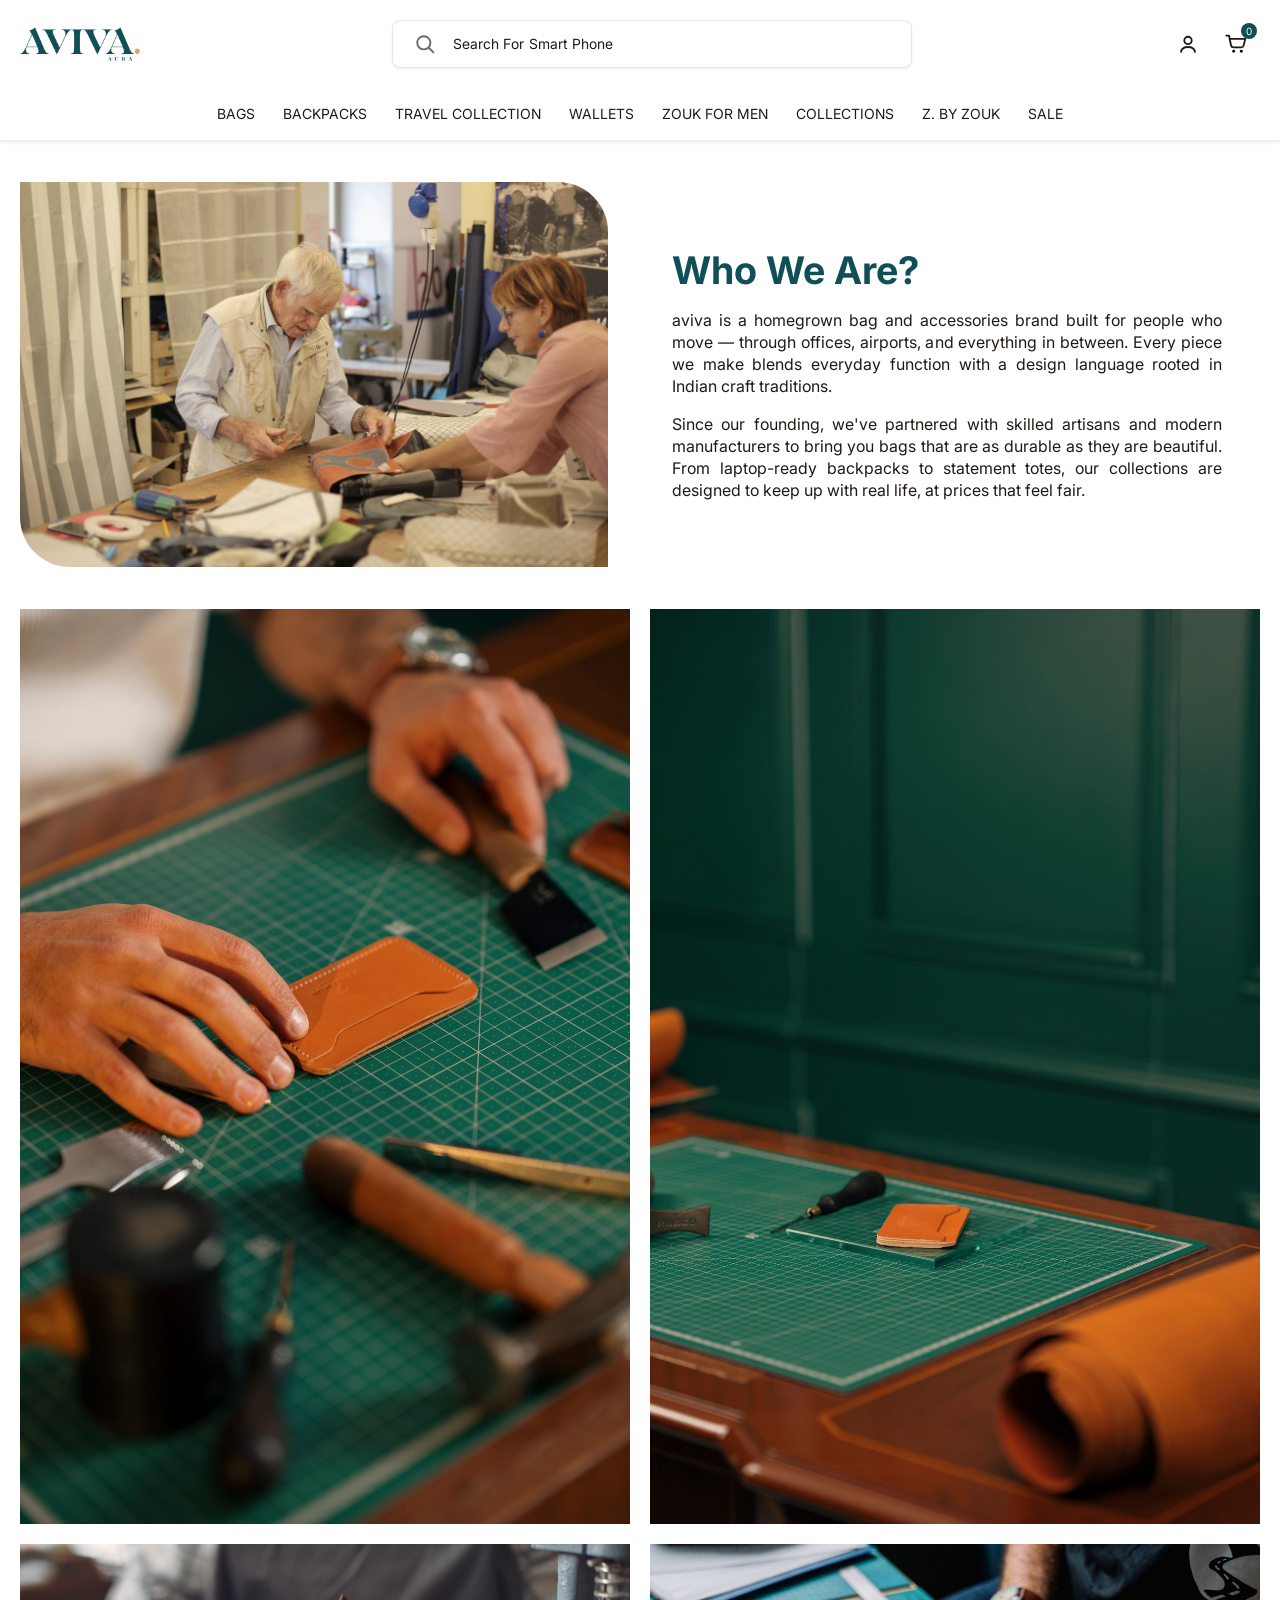
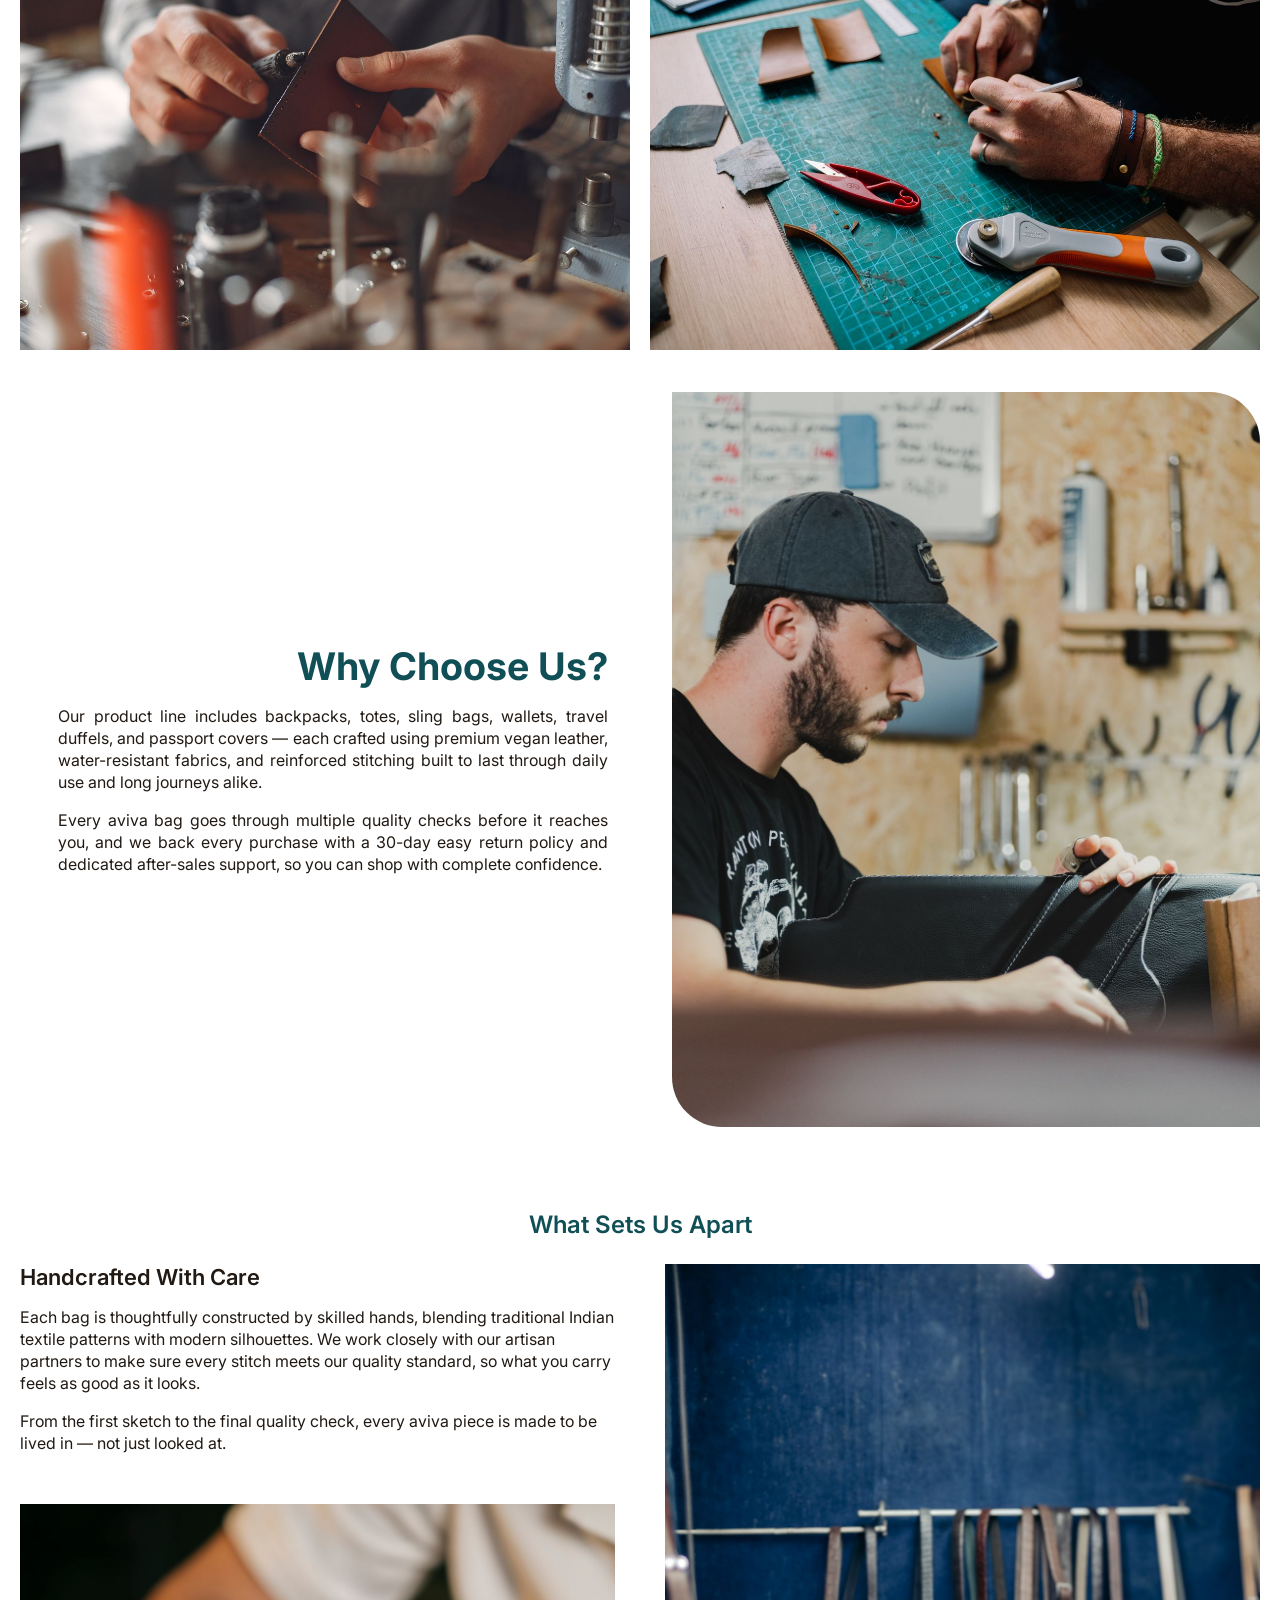
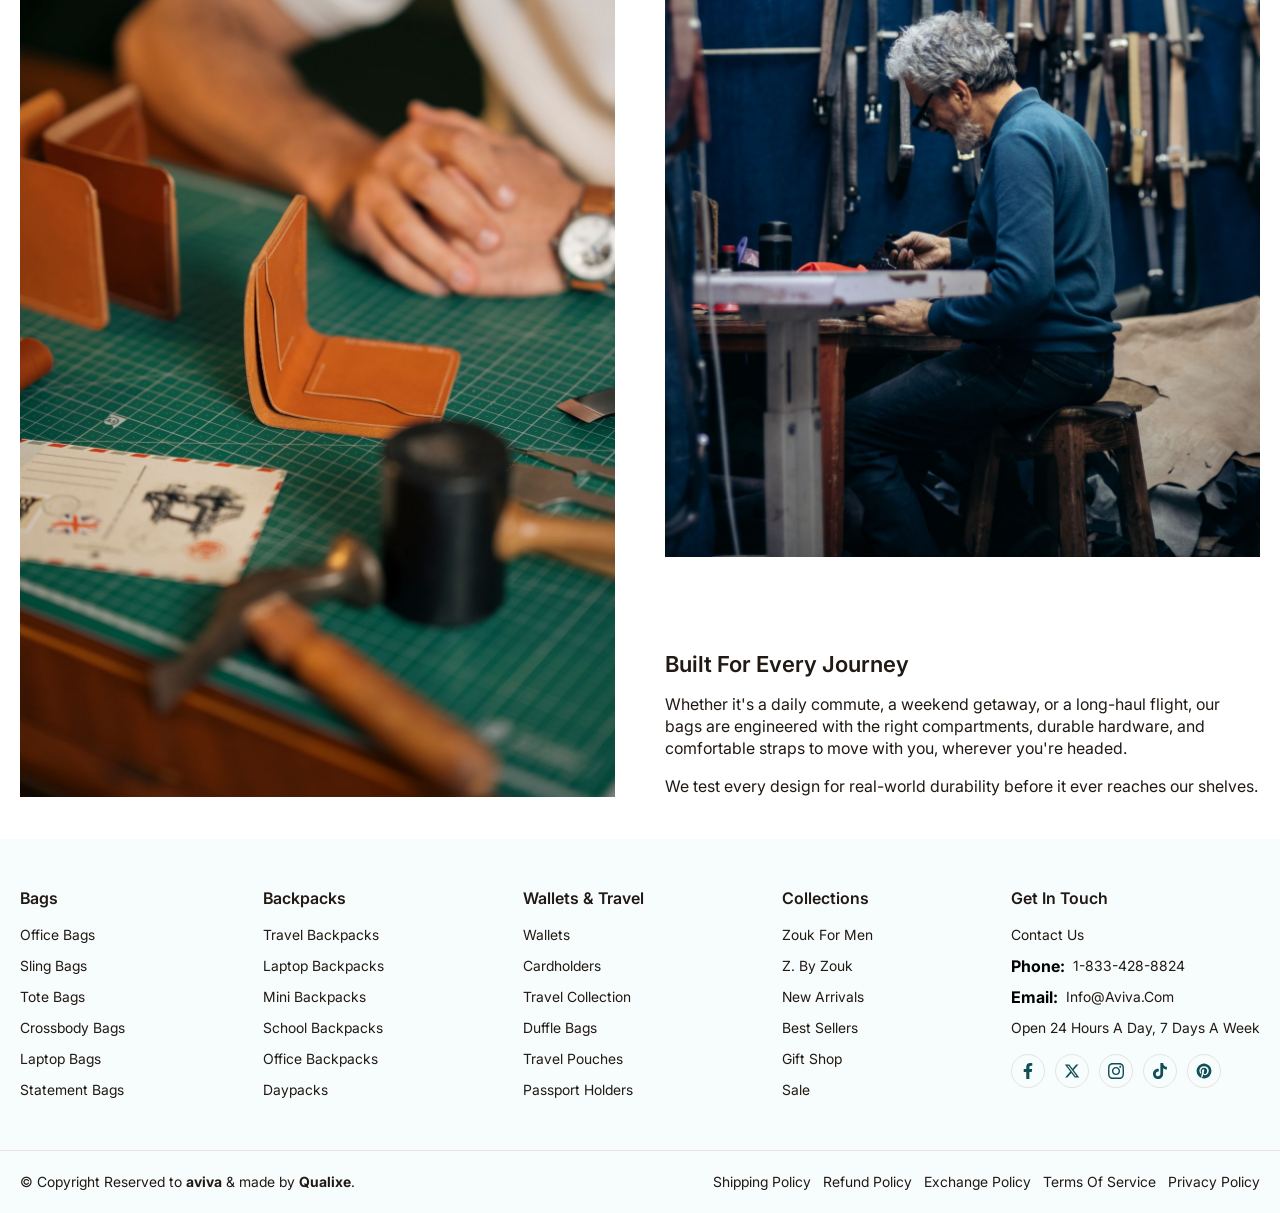
==== commit 11650b8a: "fixed all pages" ====
--- a/about.html
+++ b/about.html
@@ -1865,26 +1865,18 @@
 			<div class="container">
 				<div class="img-text-section-wrapper">
 					<div class="img-text-section-img">
-						<img src="./assets/images/toppick-img1.jpg" alt="toppick-img1.jpg">
+						<img src="./assets/images/about-craft-1.jpg" alt="aviva artisan at work">
 					</div>
 					<div class="img-text-section-content">
 						<h1 class="img-text-section-content-title h2">Who we are?</h1>
-						<p class="img-text-section-content-text">aviva Ltd. one of the most popular and trusted brand
-							names
-							in the fashion industry of Bangladesh is mostly famous for the multi-collection of both
-							domestic and
-							internationally renowned brand products along with our brand products.</p>
-						<p class="img-text-section-content-text">As a retailer of our parent brand Top Fabrics & Tailors
-							we
-							started our journey in 2015. Within a short time, we achieved an astonishing improvement in
-							the trendy
-							sector. Now having 12 outlets at the prominent palaces, we have a strong setup in the
-							fashion industry of
-							Bangladesh. aviva Ltd. is inspired by our valued customers who are aware of modern and
-							eccentric
-							fashion. Since our inception we are offering world-class designed, aristocratic fashion
-							items emphasizing
-							the demand and desire of the customer at amazing prices.</p>
+						<p class="img-text-section-content-text">aviva is a homegrown bag and accessories brand built
+							for people who move — through offices, airports, and everything in between. Every piece
+							we make blends everyday function with a design language rooted in Indian craft
+							traditions.</p>
+						<p class="img-text-section-content-text">Since our founding, we've partnered with skilled
+							artisans and modern manufacturers to bring you bags that are as durable as they are
+							beautiful. From laptop-ready backpacks to statement totes, our collections are designed
+							to keep up with real life, at prices that feel fair.</p>
 					</div>
 				</div>
 			</div>
@@ -1897,7 +1889,7 @@
 				<div class="image-gallary-item">
 					<div class="image-gallary-item-inner">
 						<div class="image-gallary-item-img">
-							<img src="./assets/images/toppick-img2.jpg" alt="toppick-img2.jpg">
+							<img src="./assets/images/about-craft-2.jpg" alt="finishing a leather wallet">
 						</div>
 						<div class="image-gallary-item-content">
 							<div class="image-gallary-item-content-inner">
@@ -1908,7 +1900,7 @@
 				<div class="image-gallary-item">
 					<div class="image-gallary-item-inner">
 						<div class="image-gallary-item-img">
-							<img src="./assets/images/toppick-img3.jpg" alt="toppick-img3.jpg">
+							<img src="./assets/images/about-craft-4.jpg" alt="leather workshop desk">
 						</div>
 						<div class="image-gallary-item-content">
 							<div class="image-gallary-item-content-inner">
@@ -1919,7 +1911,7 @@
 				<div class="image-gallary-item">
 					<div class="image-gallary-item-inner">
 						<div class="image-gallary-item-img">
-							<img src="./assets/images/toppick-img4.jpg" alt="toppick-img4.jpg">
+							<img src="./assets/images/about-craft-5.jpg" alt="hand-cutting leather">
 						</div>
 						<div class="image-gallary-item-content">
 							<div class="image-gallary-item-content-inner">
@@ -1930,7 +1922,7 @@
 				<div class="image-gallary-item">
 					<div class="image-gallary-item-inner">
 						<div class="image-gallary-item-img">
-							<img src="./assets/images/toppick-img5.jpg" alt="toppick-img5.jpg">
+							<img src="./assets/images/about-craft-8.jpg" alt="cutting leather pieces">
 						</div>
 						<div class="image-gallary-item-content">
 							<div class="image-gallary-item-content-inner">
@@ -1947,24 +1939,17 @@
 			<div class="container">
 				<div class="img-text-section-wrapper">
 					<div class="img-text-section-img">
-						<img src="./assets/images/toppick-img6.jpg" alt="toppick-img6.jpg">
+						<img src="./assets/images/about-craft-6.jpg" alt="craftsman sewing leather">
 					</div>
 					<div class="img-text-section-content">
 						<h2 class="img-text-section-content-title h2">why choose us?</h2>
-						<p class="img-text-section-content-text">Our product line includes a wide variety of T-Shirt,
-							Polo Shirt,
-							Pants, Panjabi, Kabli, Salwar Kamiz, Ladies Three-Piece, Saree, Kurti , Tops, Laggings,
-							Undergarments,
-							Nightwear, Grooming and Wellness, Fragrance, Gent’s and Lady’s Footwear, Bags, Jewelry, Baby
-							Care, Kids
-							Items, Food, and Beverage Items, Watches, Sunglasses, Babies and Kids Toys and many more. We
-							are adding
-							newer and newer items in our product line to meet the demand of the customers.</p>
-						<p class="img-text-section-content-text">Through our branches, we are also marketing all types
-							and
-							world-renowned brands fabrics like Raymond, Arvind, Reid, and Tailor, DONEAR, Linen Club,
-							Soktas, CENTURY,
-							OCM, MORARJEE, GEORGIA GULLINI, DORMEUIL, MARTINO, ROGER LA VIALE, SIYARAMS, etc.</p>
+						<p class="img-text-section-content-text">Our product line includes backpacks, totes, sling
+							bags, wallets, travel duffels, and passport covers — each crafted using premium vegan
+							leather, water-resistant fabrics, and reinforced stitching built to last through daily
+							use and long journeys alike.</p>
+						<p class="img-text-section-content-text">Every aviva bag goes through multiple quality checks
+							before it reaches you, and we back every purchase with a 30-day easy return policy and
+							dedicated after-sales support, so you can shop with complete confidence.</p>
 					</div>
 				</div>
 			</div>
@@ -1975,57 +1960,33 @@
 		<section class="section img-text-grid-section">
 			<div class="container">
 				<div class="section-heading-wrapper">
-					<h2 class="section-heading h2">Most popular brand</h2>
+					<h2 class="section-heading h2">What sets us apart</h2>
 				</div>
 				<div class="img-text-grid-wrap">
 					<div class="img-text-grid-item">
 						<div class="img-text-grid-content">
-							<h3 class="title h6">Lorem ipsum dolor</h3>
-							<p>Lorem ipsum dolor sit amet consectetur adipisicing elit. Quod qui corrupti adipisci
-								animi, facere earum
-								eligendi neque repudiandae pariatur reprehenderit vero esse culpa aut odio nihil fugiat
-								nam dignissimos
-								vitae. Lorem ipsum dolor sit amet consectetur adipisicing elit. Molestias quo libero,
-								dignissimos
-								exercitationem mollitia ex dolor earum dicta architecto sapiente, et, eius iste
-								provident delectus
-								facilis aliquid quam possimus dolores modi saepe! Sit perspiciatis error odit
-								exercitationem eum
-								voluptates optio sint, nesciunt dolore! Quibusdam minima labore cupiditate atque facilis
-								adipisci.</p>
-							<p>Lorem ipsum dolor sit amet consectetur adipisicing elit. Quod qui corrupti adipisci
-								animi, facere earum
-								eligendi neque repudiandae pariatur reprehenderit vero esse culpa aut odio nihil fugiat
-								nam dignissimos
-								vitae.</p>
+							<h3 class="title h6">Handcrafted with Care</h3>
+							<p>Each bag is thoughtfully constructed by skilled hands, blending traditional Indian
+								textile patterns with modern silhouettes. We work closely with our artisan partners
+								to make sure every stitch meets our quality standard, so what you carry feels as
+								good as it looks.</p>
+							<p>From the first sketch to the final quality check, every aviva piece is made to be
+								lived in — not just looked at.</p>
 						</div>
 						<div class="img-text-grid-img">
-							<img src="./assets/images/img-text-grid-img1.jpg" alt="img-text-grid-img1.jpg">
+							<img src="./assets/images/about-craft-3.jpg" alt="assembling a leather wallet">
 						</div>
 					</div>
 					<div class="img-text-grid-item reverse-item">
 						<div class="img-text-grid-content">
-							<h3 class="title h6">Lorem ipsum dolor</h3>
-							<p>Lorem ipsum dolor sit amet consectetur adipisicing elit. Quod qui corrupti adipisci
-								animi, facere earum
-								eligendi neque repudiandae pariatur reprehenderit vero esse culpa aut odio nihil fugiat
-								nam dignissimos
-								vitae. Lorem ipsum dolor sit amet consectetur adipisicing elit. Molestias quo libero,
-								dignissimos
-								exercitationem mollitia ex dolor earum dicta architecto sapiente, et, eius iste
-								provident delectus
-								facilis aliquid quam possimus dolores modi saepe! Sit perspiciatis error odit
-								exercitationem eum
-								voluptates optio sint, nesciunt dolore! Quibusdam minima labore cupiditate atque facilis
-								adipisci.</p>
-							<p>Lorem ipsum dolor sit amet consectetur adipisicing elit. Quod qui corrupti adipisci
-								animi, facere earum
-								eligendi neque repudiandae pariatur reprehenderit vero esse culpa aut odio nihil fugiat
-								nam dignissimos
-								vitae.</p>
+							<h3 class="title h6">Built for Every Journey</h3>
+							<p>Whether it's a daily commute, a weekend getaway, or a long-haul flight, our bags are
+								engineered with the right compartments, durable hardware, and comfortable straps to
+								move with you, wherever you're headed.</p>
+							<p>We test every design for real-world durability before it ever reaches our shelves.</p>
 						</div>
 						<div class="img-text-grid-img">
-							<img src="./assets/images/img-text-grid-img2.jpg" alt="img-text-grid-img2.jpg">
+							<img src="./assets/images/about-craft-7.jpg" alt="artisan working with leather">
 						</div>
 					</div>
 				</div>
--- a/assets/css/card.css
+++ b/assets/css/card.css
@@ -186,8 +186,12 @@
 
     /* product-card css start */
     .product-card .card-content .card-title {
-        font-size: 14px;
-        line-height: 17px;
+        font-size: 12px;
+        line-height: 16px;
+    }
+
+    .card-footer {
+        gap: 12px;
     }
 
     .product-card .card-content .card-price-wrap {
@@ -195,7 +199,7 @@
     }
 
     .product-card .card-content .card-price-wrap .latest-price {
-        font-size: 14px;
+        font-size: 12px;
     }
 
     .product-card .card-content .card-price-wrap .previous-price {
@@ -208,7 +212,7 @@
 
     .card-btn .btn {
         width: 100%;
-        padding: 8px;
+        padding: 6px 15px;
         font-size: 12px;
     }
 
--- a/assets/css/header.css
+++ b/assets/css/header.css
@@ -1137,6 +1137,10 @@
 @media only screen and (max-width: 575px) {
 
     /* header css start */
+    .header .container {
+        padding: 0 16px;
+    }
+
     .navbar-logo {
         width: 100px;
     }
--- a/assets/css/main.css
+++ b/assets/css/main.css
@@ -82,7 +82,7 @@
 }
 
 body {
-    overflow-x: clip;
+    overflow-x: hidden;
     scroll-behavior: smooth;
     font-family: var(--paragraph-font);
     background-color: var(--body-color);
@@ -939,6 +939,12 @@
         padding: 24px 0;
     }
 
+    .p,
+    p {
+        font-size: 14px;
+        line-height: 20px;
+    }
+
     /* common-css end */
 
     /* section-heading-css start */
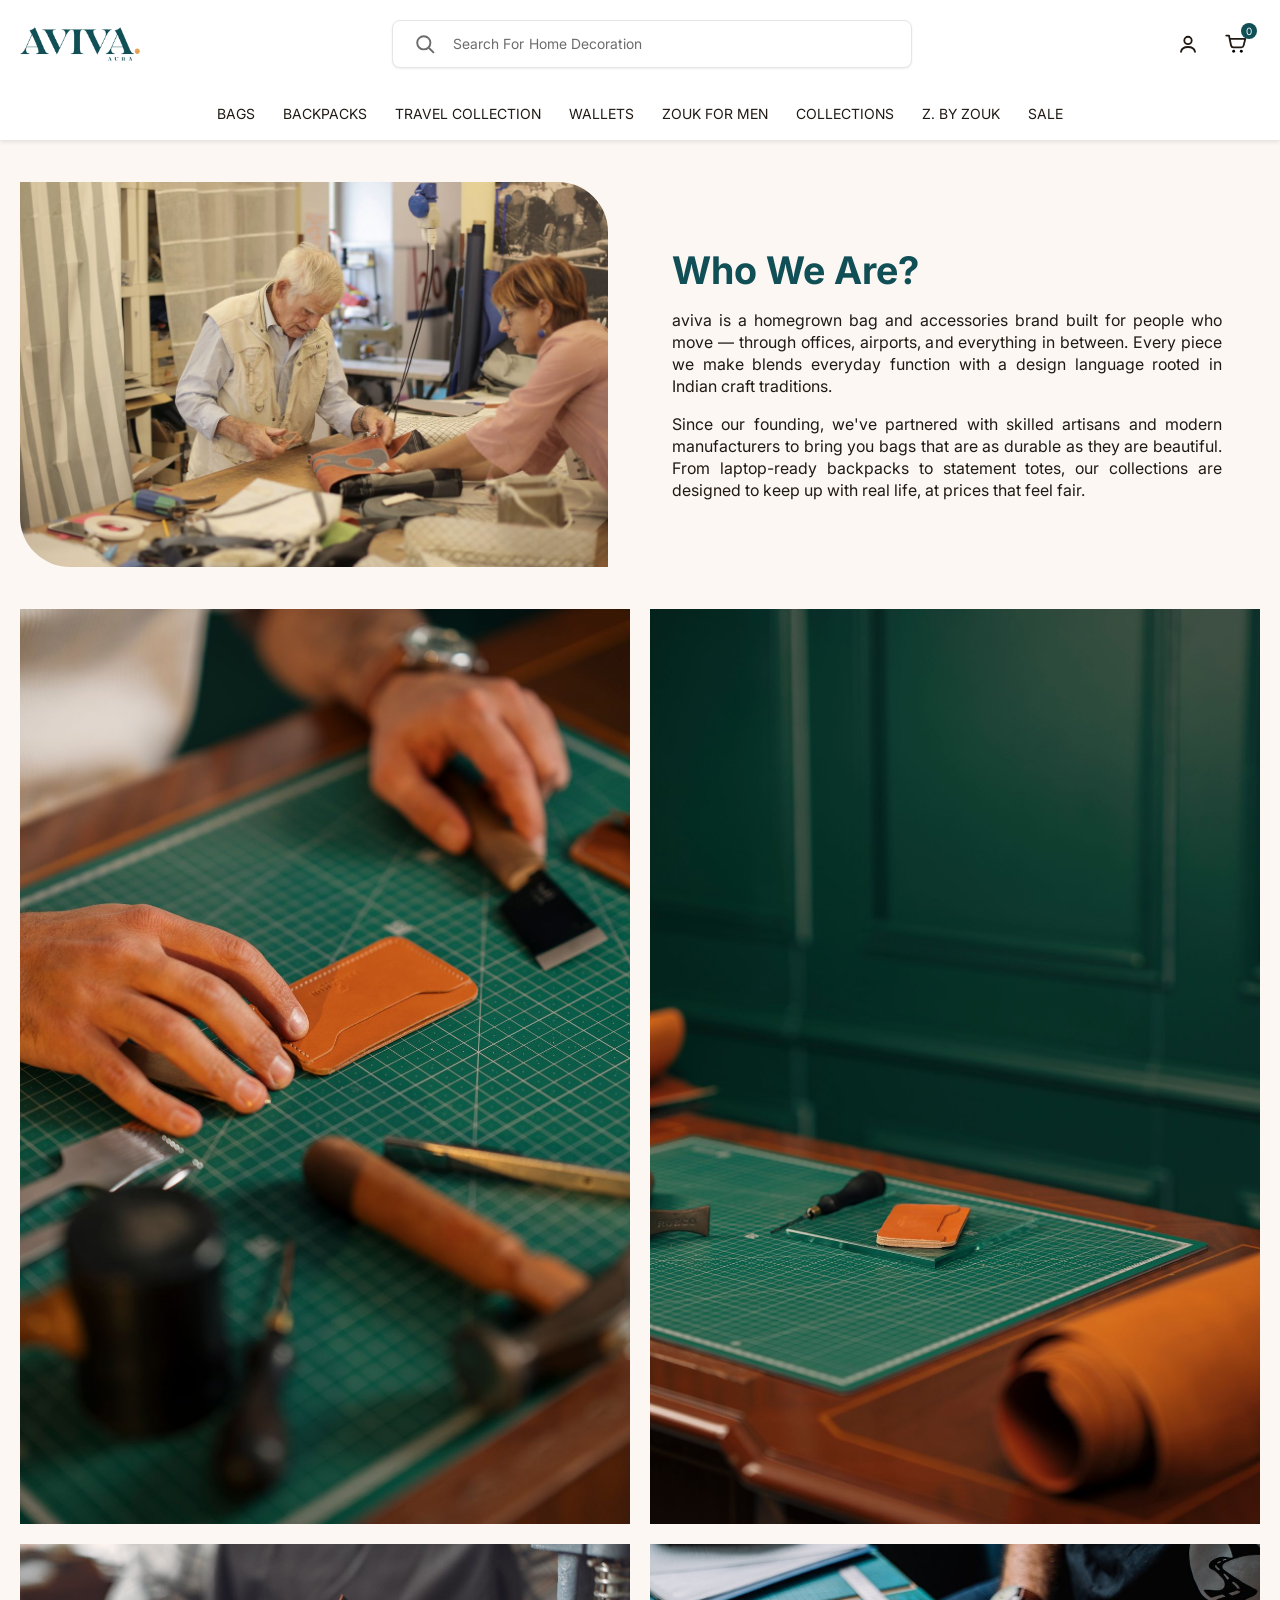
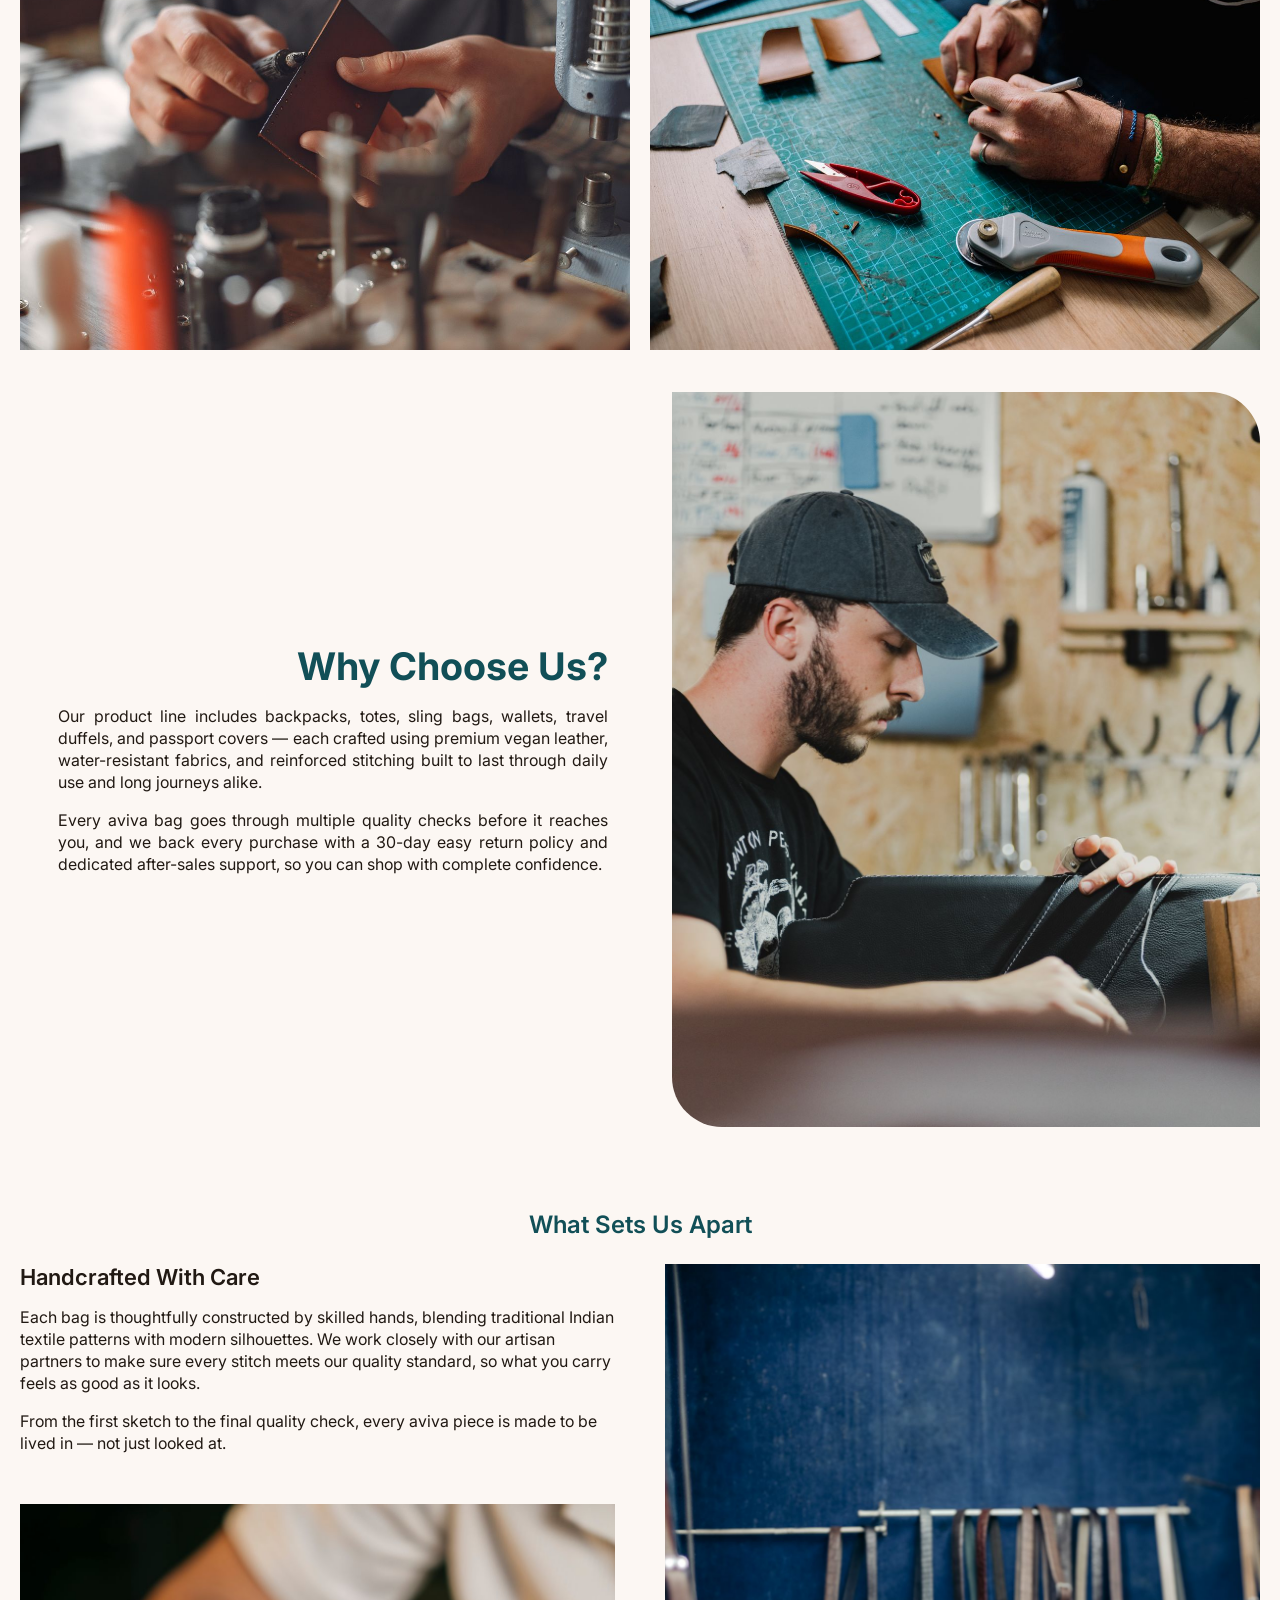
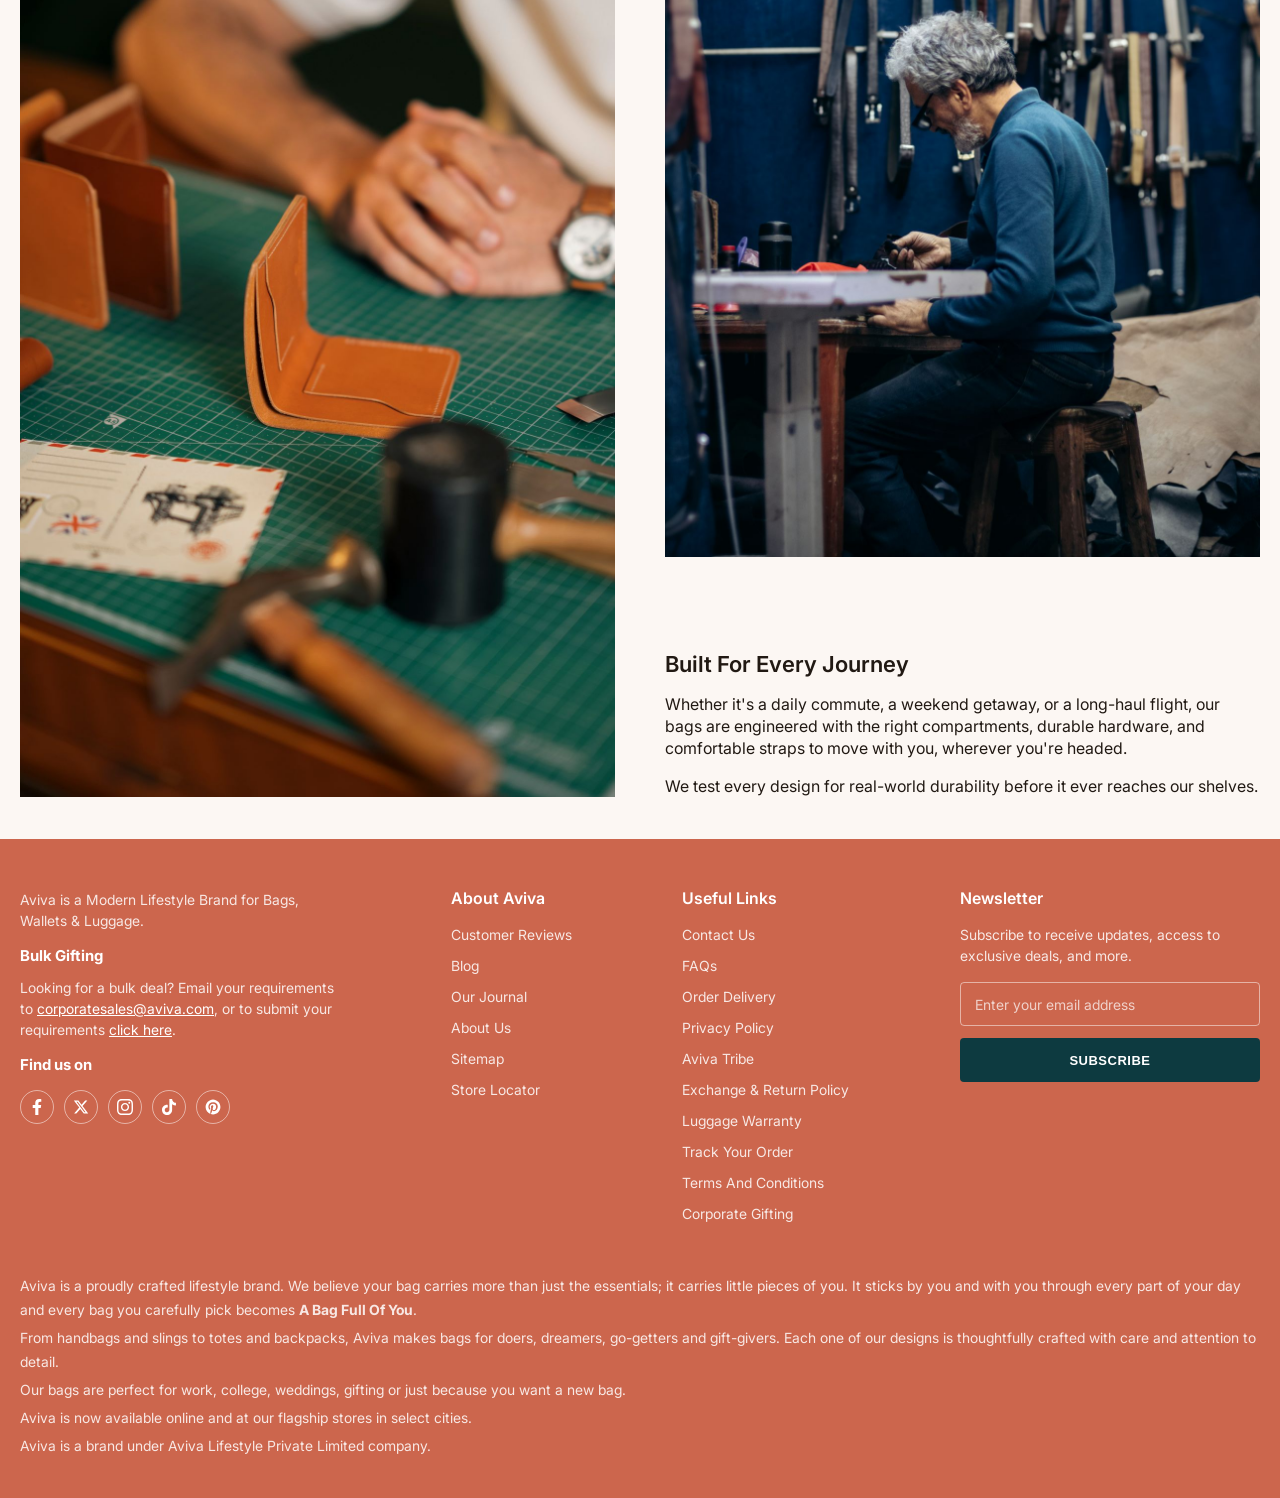
==== commit 909c4546: "icon-item, review section added fixed all feedback" ====
--- a/about.html
+++ b/about.html
@@ -2310,9 +2310,64 @@
 	<footer class="footer">
 		<div class="container">
 			<div class="footer-items">
-				<div class="footer-item">
+				<div class="footer-item footer-info">
+					<p class="footer-about-text">Aviva is a Modern Lifestyle Brand for Bags, Wallets & Luggage.</p>
+					<h3 class="footer-sub-title">Bulk Gifting</h3>
+					<p class="footer-about-text">Looking for a bulk deal? Email your requirements to
+						<a href="mailto:corporatesales@aviva.com">corporatesales@aviva.com</a>, or to submit your
+						requirements <a href="#!">click here</a>.</p>
+					<h3 class="footer-sub-title">Find us on</h3>
+					<ul class="footer-icons">
+						<li>
+							<a href="#">
+								<svg class=" t4s-icon-facebook" role="presentation" viewBox="0 0 320 512">
+									<path
+										d="M279.14 288l14.22-92.66h-88.91v-60.13c0-25.35 12.42-50.06 52.24-50.06h40.42V6.26S260.43 0 225.36 0c-73.22 0-121.08 44.38-121.08 124.72v70.62H22.89V288h81.39v224h100.17V288z">
+									</path>
+								</svg>
+							</a>
+						</li>
+						<li>
+							<a href="#">
+								<svg width="16" height="16" viewBox="0 0 16 16" fill="none" xmlns="http://www.w3.org/2000/svg">
+									<path
+										d="M12.1624 1.5H14.3687L9.5499 7.00625L15.2187 14.5H10.7812L7.30303 9.95625L3.32803 14.5H1.11865L6.27178 8.60938L0.837402 1.5H5.3874L8.52803 5.65312L12.1624 1.5ZM11.3874 13.1812H12.6093L4.72178 2.75H3.40928L11.3874 13.1812Z"
+										fill="black"></path>
+								</svg>
+							</a>
+						</li>
+						<li>
+							<a href="#">
+								<svg width="14" height="14" viewBox="0 0 14 14" fill="none" xmlns="http://www.w3.org/2000/svg">
+									<path
+										d="M7.00303 3.40623C5.01553 3.40623 3.4124 5.00935 3.4124 6.99685C3.4124 8.98435 5.01553 10.5875 7.00303 10.5875C8.99053 10.5875 10.5937 8.98435 10.5937 6.99685C10.5937 5.00935 8.99053 3.40623 7.00303 3.40623ZM7.00303 9.33123C5.71865 9.33123 4.66865 8.28435 4.66865 6.99685C4.66865 5.70935 5.71553 4.66248 7.00303 4.66248C8.29053 4.66248 9.3374 5.70935 9.3374 6.99685C9.3374 8.28435 8.2874 9.33123 7.00303 9.33123ZM11.578 3.25935C11.578 3.72498 11.203 4.09685 10.7405 4.09685C10.2749 4.09685 9.90303 3.72185 9.90303 3.25935C9.90303 2.79685 10.278 2.42185 10.7405 2.42185C11.203 2.42185 11.578 2.79685 11.578 3.25935ZM13.9562 4.10935C13.903 2.98748 13.6468 1.99373 12.8249 1.17498C12.0062 0.356225 11.0124 0.0999756 9.89053 0.0437256C8.73428 -0.0218994 5.26865 -0.0218994 4.1124 0.0437256C2.99365 0.0968506 1.9999 0.353101 1.17803 1.17185C0.356152 1.9906 0.103027 2.98435 0.0467773 4.10623C-0.0188477 5.26248 -0.0188477 8.7281 0.0467773 9.88435C0.0999023 11.0062 0.356152 12 1.17803 12.8187C1.9999 13.6375 2.99053 13.8937 4.1124 13.95C5.26865 14.0156 8.73428 14.0156 9.89053 13.95C11.0124 13.8968 12.0062 13.6406 12.8249 12.8187C13.6437 12 13.8999 11.0062 13.9562 9.88435C14.0218 8.7281 14.0218 5.2656 13.9562 4.10935ZM12.4624 11.125C12.2187 11.7375 11.7468 12.2094 11.1312 12.4562C10.2093 12.8219 8.02178 12.7375 7.00303 12.7375C5.98428 12.7375 3.79365 12.8187 2.8749 12.4562C2.2624 12.2125 1.79053 11.7406 1.54365 11.125C1.17803 10.2031 1.2624 8.0156 1.2624 6.99685C1.2624 5.9781 1.18115 3.78748 1.54365 2.86873C1.7874 2.25623 2.25928 1.78435 2.8749 1.53748C3.79678 1.17185 5.98428 1.25623 7.00303 1.25623C8.02178 1.25623 10.2124 1.17498 11.1312 1.53748C11.7437 1.78123 12.2155 2.2531 12.4624 2.86873C12.828 3.7906 12.7437 5.9781 12.7437 6.99685C12.7437 8.0156 12.828 10.2062 12.4624 11.125Z"
+										fill="black"></path>
+								</svg>
+							</a>
+						</li>
+						<li>
+							<a href="#">
+								<svg width="14" height="16" viewBox="0 0 14 16" fill="none" xmlns="http://www.w3.org/2000/svg">
+									<path
+										d="M11.0578 2.50667C10.4503 1.81291 10.1155 0.922133 10.1156 0H7.36889V11.0222C7.34814 11.6188 7.09646 12.1841 6.66694 12.5987C6.23742 13.0133 5.66364 13.2448 5.06667 13.2444C3.80444 13.2444 2.75556 12.2133 2.75556 10.9333C2.75556 9.40444 4.23111 8.25778 5.75111 8.72889V5.92C2.68444 5.51111 0 7.89333 0 10.9333C0 13.8933 2.45333 16 5.05778 16C7.84889 16 10.1156 13.7333 10.1156 10.9333V5.34222C11.2293 6.14209 12.5665 6.57124 13.9378 6.56889V3.82222C13.9378 3.82222 12.2667 3.90222 11.0578 2.50667Z"
+										fill="black"></path>
+								</svg>
+							</a>
+						</li>
+						<li>
+							<a href="#">
+								<svg width="18" height="18" viewBox="0 0 18 18" fill="none" xmlns="http://www.w3.org/2000/svg">
+									<path
+										d="M6.53341 16.95C7.33341 17.1917 8.14175 17.3334 9.00008 17.3334C11.2102 17.3334 13.3298 16.4554 14.8926 14.8926C16.4554 13.3298 17.3334 11.2102 17.3334 9.00002C17.3334 7.90567 17.1179 6.82204 16.6991 5.81099C16.2803 4.79994 15.6665 3.88129 14.8926 3.10746C14.1188 2.33364 13.2002 1.71981 12.1891 1.30102C11.1781 0.882235 10.0944 0.666687 9.00008 0.666687C7.90573 0.666687 6.8221 0.882235 5.81105 1.30102C4.80001 1.71981 3.88135 2.33364 3.10752 3.10746C1.54472 4.67027 0.666748 6.78988 0.666748 9.00002C0.666748 12.5417 2.89175 15.5834 6.03341 16.7834C5.95841 16.1334 5.88341 15.0584 6.03341 14.3167L6.99175 10.2C6.99175 10.2 6.75008 9.71669 6.75008 8.95002C6.75008 7.80002 7.46675 6.94169 8.28341 6.94169C9.00008 6.94169 9.33341 7.46669 9.33341 8.14169C9.33341 8.85835 8.85841 9.88335 8.61675 10.8667C8.47508 11.6834 9.05008 12.4 9.88342 12.4C11.3667 12.4 12.5167 10.8167 12.5167 8.58335C12.5167 6.58335 11.0834 5.21669 9.02508 5.21669C6.67508 5.21669 5.29175 6.96669 5.29175 8.80835C5.29175 9.52502 5.52508 10.25 5.90841 10.725C5.98341 10.775 5.98342 10.8417 5.95842 10.9667L5.71675 11.875C5.71675 12.0167 5.62508 12.0667 5.48341 11.9667C4.41675 11.5 3.80008 9.98335 3.80008 8.75835C3.80008 6.12502 5.66675 3.73335 9.26675 3.73335C12.1334 3.73335 14.3667 5.79169 14.3667 8.52502C14.3667 11.3917 12.5917 13.6917 10.0501 13.6917C9.24175 13.6917 8.45008 13.2584 8.16675 12.75L7.60841 14.725C7.41675 15.4417 6.89175 16.4 6.53341 16.975V16.95Z"
+										fill="black"></path>
+								</svg>
+							</a>
+						</li>
+					</ul>
+				</div>
+				<div class="footer-item footer-brand-links">
 					<h2 class="footer-item-title">
-						<span>Bags</span>
+						<span>About Aviva</span>
 						<span class="icon">
 							<span class="plus">+</span>
 							<span class="minus">-</span>
@@ -2320,75 +2375,18 @@
 					</h2>
 					<div class="footer-content">
 						<ul class="footer-list">
-							<li><a href="#!">Office Bags</a></li>
-							<li><a href="#!">Sling Bags</a></li>
-							<li><a href="#!">Tote Bags</a></li>
-							<li><a href="#">Crossbody Bags</a></li>
-							<li><a href="#">Laptop Bags</a></li>
-							<li><a href="#">Statement Bags</a></li>
+							<li><a href="#!">Customer Reviews</a></li>
+							<li><a href="#!">Blog</a></li>
+							<li><a href="#!">Our Journal</a></li>
+							<li><a href="#!">About Us</a></li>
+							<li><a href="#!">Sitemap</a></li>
+							<li><a href="#!">Store Locator</a></li>
 						</ul>
 					</div>
 				</div>
-				<div class="footer-item">
+				<div class="footer-item footer-useful">
 					<h2 class="footer-item-title">
-						<span>Backpacks</span>
-						<span class="icon">
-							<span class="plus">+</span>
-							<span class="minus">-</span>
-						</span>
-					</h2>
-					<div class="footer-content">
-						<ul class="footer-list">
-							<li><a href="#!">Travel Backpacks</a></li>
-							<li><a href="#!">Laptop Backpacks</a></li>
-							<li><a href="#!">Mini Backpacks</a></li>
-							<li><a href="#">School Backpacks</a></li>
-							<li><a href="#">Office Backpacks</a></li>
-							<li><a href="#">Daypacks</a></li>
-						</ul>
-					</div>
-				</div>
-				<div class="footer-item">
-					<h2 class="footer-item-title">
-						<span>Wallets & Travel</span>
-						<span class="icon">
-							<span class="plus">+</span>
-							<span class="minus">-</span>
-						</span>
-					</h2>
-					<div class="footer-content">
-						<ul class="footer-list">
-							<li><a href="#!">Wallets</a></li>
-							<li><a href="#!">Cardholders</a></li>
-							<li><a href="#!">Travel Collection</a></li>
-							<li><a href="#">Duffle Bags</a></li>
-							<li><a href="#">Travel Pouches</a></li>
-							<li><a href="#">Passport Holders</a></li>
-						</ul>
-					</div>
-				</div>
-				<div class="footer-item">
-					<h2 class="footer-item-title">
-						<span>Collections</span>
-						<span class="icon">
-							<span class="plus">+</span>
-							<span class="minus">-</span>
-						</span>
-					</h2>
-					<div class="footer-content">
-						<ul class="footer-list">
-							<li><a href="#!">Zouk For Men</a></li>
-							<li><a href="#!">Z. By Zouk</a></li>
-							<li><a href="#!">New Arrivals</a></li>
-							<li><a href="#">Best Sellers</a></li>
-							<li><a href="#">Gift Shop</a></li>
-							<li><a href="#">Sale</a></li>
-						</ul>
-					</div>
-				</div>
-				<div class="footer-item">
-					<h2 class="footer-item-title">
-						<span>Get in Touch</span>
+						<span>Useful Links</span>
 						<span class="icon">
 							<span class="plus">+</span>
 							<span class="minus">-</span>
@@ -2397,76 +2395,47 @@
 					<div class="footer-content">
 						<ul class="footer-list">
 							<li><a href="#!">Contact Us</a></li>
-							<li><strong>phone:</strong><a href="#">1-833-428-8824</a></li>
-							<li><strong>Email:</strong><a href="#">info@aviva.com</a></li>
-							<li>
-								<p>Open 24 Hours a Day, 7 Days a week</p>
-							</li>
+							<li><a href="#!">FAQs</a></li>
+							<li><a href="#!">Order Delivery</a></li>
+							<li><a href="#!">Privacy Policy</a></li>
+							<li><a href="#!">Aviva Tribe</a></li>
+							<li><a href="#!">Exchange & Return Policy</a></li>
+							<li><a href="#!">Luggage Warranty</a></li>
+							<li><a href="#!">Track Your Order</a></li>
+							<li><a href="#!">Terms and Conditions</a></li>
+							<li><a href="#!">Corporate Gifting</a></li>
 						</ul>
-						<ul class="footer-icons">
-							<li>
-								<a href="#">
-									<svg class=" t4s-icon-facebook" role="presentation" viewBox="0 0 320 512">
-										<path
-											d="M279.14 288l14.22-92.66h-88.91v-60.13c0-25.35 12.42-50.06 52.24-50.06h40.42V6.26S260.43 0 225.36 0c-73.22 0-121.08 44.38-121.08 124.72v70.62H22.89V288h81.39v224h100.17V288z">
-										</path>
-									</svg>
-								</a>
-							</li>
-							<li>
-								<a href="#">
-									<svg width="16" height="16" viewBox="0 0 16 16" fill="none" xmlns="http://www.w3.org/2000/svg">
-										<path
-											d="M12.1624 1.5H14.3687L9.5499 7.00625L15.2187 14.5H10.7812L7.30303 9.95625L3.32803 14.5H1.11865L6.27178 8.60938L0.837402 1.5H5.3874L8.52803 5.65312L12.1624 1.5ZM11.3874 13.1812H12.6093L4.72178 2.75H3.40928L11.3874 13.1812Z"
-											fill="black"></path>
-									</svg>
-								</a>
-							</li>
-							<li>
-								<a href="#">
-									<svg width="14" height="14" viewBox="0 0 14 14" fill="none" xmlns="http://www.w3.org/2000/svg">
-										<path
-											d="M7.00303 3.40623C5.01553 3.40623 3.4124 5.00935 3.4124 6.99685C3.4124 8.98435 5.01553 10.5875 7.00303 10.5875C8.99053 10.5875 10.5937 8.98435 10.5937 6.99685C10.5937 5.00935 8.99053 3.40623 7.00303 3.40623ZM7.00303 9.33123C5.71865 9.33123 4.66865 8.28435 4.66865 6.99685C4.66865 5.70935 5.71553 4.66248 7.00303 4.66248C8.29053 4.66248 9.3374 5.70935 9.3374 6.99685C9.3374 8.28435 8.2874 9.33123 7.00303 9.33123ZM11.578 3.25935C11.578 3.72498 11.203 4.09685 10.7405 4.09685C10.2749 4.09685 9.90303 3.72185 9.90303 3.25935C9.90303 2.79685 10.278 2.42185 10.7405 2.42185C11.203 2.42185 11.578 2.79685 11.578 3.25935ZM13.9562 4.10935C13.903 2.98748 13.6468 1.99373 12.8249 1.17498C12.0062 0.356225 11.0124 0.0999756 9.89053 0.0437256C8.73428 -0.0218994 5.26865 -0.0218994 4.1124 0.0437256C2.99365 0.0968506 1.9999 0.353101 1.17803 1.17185C0.356152 1.9906 0.103027 2.98435 0.0467773 4.10623C-0.0188477 5.26248 -0.0188477 8.7281 0.0467773 9.88435C0.0999023 11.0062 0.356152 12 1.17803 12.8187C1.9999 13.6375 2.99053 13.8937 4.1124 13.95C5.26865 14.0156 8.73428 14.0156 9.89053 13.95C11.0124 13.8968 12.0062 13.6406 12.8249 12.8187C13.6437 12 13.8999 11.0062 13.9562 9.88435C14.0218 8.7281 14.0218 5.2656 13.9562 4.10935ZM12.4624 11.125C12.2187 11.7375 11.7468 12.2094 11.1312 12.4562C10.2093 12.8219 8.02178 12.7375 7.00303 12.7375C5.98428 12.7375 3.79365 12.8187 2.8749 12.4562C2.2624 12.2125 1.79053 11.7406 1.54365 11.125C1.17803 10.2031 1.2624 8.0156 1.2624 6.99685C1.2624 5.9781 1.18115 3.78748 1.54365 2.86873C1.7874 2.25623 2.25928 1.78435 2.8749 1.53748C3.79678 1.17185 5.98428 1.25623 7.00303 1.25623C8.02178 1.25623 10.2124 1.17498 11.1312 1.53748C11.7437 1.78123 12.2155 2.2531 12.4624 2.86873C12.828 3.7906 12.7437 5.9781 12.7437 6.99685C12.7437 8.0156 12.828 10.2062 12.4624 11.125Z"
-											fill="black"></path>
-									</svg>
-								</a>
-							</li>
-							<li>
-								<a href="#">
-									<svg width="14" height="16" viewBox="0 0 14 16" fill="none" xmlns="http://www.w3.org/2000/svg">
-										<path
-											d="M11.0578 2.50667C10.4503 1.81291 10.1155 0.922133 10.1156 0H7.36889V11.0222C7.34814 11.6188 7.09646 12.1841 6.66694 12.5987C6.23742 13.0133 5.66364 13.2448 5.06667 13.2444C3.80444 13.2444 2.75556 12.2133 2.75556 10.9333C2.75556 9.40444 4.23111 8.25778 5.75111 8.72889V5.92C2.68444 5.51111 0 7.89333 0 10.9333C0 13.8933 2.45333 16 5.05778 16C7.84889 16 10.1156 13.7333 10.1156 10.9333V5.34222C11.2293 6.14209 12.5665 6.57124 13.9378 6.56889V3.82222C13.9378 3.82222 12.2667 3.90222 11.0578 2.50667Z"
-											fill="black"></path>
-									</svg>
-								</a>
-							</li>
-							<li>
-								<a href="#">
-									<svg width="18" height="18" viewBox="0 0 18 18" fill="none" xmlns="http://www.w3.org/2000/svg">
-										<path
-											d="M6.53341 16.95C7.33341 17.1917 8.14175 17.3334 9.00008 17.3334C11.2102 17.3334 13.3298 16.4554 14.8926 14.8926C16.4554 13.3298 17.3334 11.2102 17.3334 9.00002C17.3334 7.90567 17.1179 6.82204 16.6991 5.81099C16.2803 4.79994 15.6665 3.88129 14.8926 3.10746C14.1188 2.33364 13.2002 1.71981 12.1891 1.30102C11.1781 0.882235 10.0944 0.666687 9.00008 0.666687C7.90573 0.666687 6.8221 0.882235 5.81105 1.30102C4.80001 1.71981 3.88135 2.33364 3.10752 3.10746C1.54472 4.67027 0.666748 6.78988 0.666748 9.00002C0.666748 12.5417 2.89175 15.5834 6.03341 16.7834C5.95841 16.1334 5.88341 15.0584 6.03341 14.3167L6.99175 10.2C6.99175 10.2 6.75008 9.71669 6.75008 8.95002C6.75008 7.80002 7.46675 6.94169 8.28341 6.94169C9.00008 6.94169 9.33341 7.46669 9.33341 8.14169C9.33341 8.85835 8.85841 9.88335 8.61675 10.8667C8.47508 11.6834 9.05008 12.4 9.88342 12.4C11.3667 12.4 12.5167 10.8167 12.5167 8.58335C12.5167 6.58335 11.0834 5.21669 9.02508 5.21669C6.67508 5.21669 5.29175 6.96669 5.29175 8.80835C5.29175 9.52502 5.52508 10.25 5.90841 10.725C5.98341 10.775 5.98342 10.8417 5.95842 10.9667L5.71675 11.875C5.71675 12.0167 5.62508 12.0667 5.48341 11.9667C4.41675 11.5 3.80008 9.98335 3.80008 8.75835C3.80008 6.12502 5.66675 3.73335 9.26675 3.73335C12.1334 3.73335 14.3667 5.79169 14.3667 8.52502C14.3667 11.3917 12.5917 13.6917 10.0501 13.6917C9.24175 13.6917 8.45008 13.2584 8.16675 12.75L7.60841 14.725C7.41675 15.4417 6.89175 16.4 6.53341 16.975V16.95Z"
-											fill="black"></path>
-									</svg>
-								</a>
-							</li>
-						</ul>
+					</div>
+				</div>
+				<div class="footer-item footer-newsletter-col">
+					<h2 class="footer-item-title">
+						<span>Newsletter</span>
+						<span class="icon">
+							<span class="plus">+</span>
+							<span class="minus">-</span>
+						</span>
+					</h2>
+					<div class="footer-content">
+						<div class="footer-newsletter">
+							<p>Subscribe to receive updates, access to exclusive deals, and more.</p>
+							<form class="footer-newsletter-form" action="#!">
+								<input type="email" class="footer-newsletter-input" placeholder="Enter your email address" required>
+								<button type="submit" class="footer-newsletter-btn">Subscribe</button>
+							</form>
+						</div>
 					</div>
 				</div>
 			</div>
-		</div>
-		<div class="copyright-area">
-			<div class="container">
-				<div class="copyright-content">
-					<p class="copyright-text">&copy; Copyright Reserved to <a href="#"><strong>aviva</strong></a>
-						& made by <a href="https://qualixe.com/"><strong>Qualixe</strong></a>.</p>
-					<div class="copyright-links">
-						<a href="#!" class="copyright-link">Shipping Policy</a>
-						<a href="#!" class="copyright-link">Refund Policy</a>
-						<a href="#!" class="copyright-link">Exchange Policy</a>
-						<a href="#!" class="copyright-link">Terms of Service</a>
-						<a href="#!" class="copyright-link">Privacy Policy</a>
-					</div>
-				</div>
+			<div class="footer-description">
+				<p>Aviva is a proudly crafted lifestyle brand. We believe your bag carries more than just the
+					essentials; it carries little pieces of you. It sticks by you and with you through every part of
+					your day and every bag you carefully pick becomes <strong>A Bag Full Of You</strong>.</p>
+				<p>From handbags and slings to totes and backpacks, Aviva makes bags for doers, dreamers, go-getters
+					and gift-givers. Each one of our designs is thoughtfully crafted with care and attention to
+					detail.</p>
+				<p>Our bags are perfect for work, college, weddings, gifting or just because you want a new bag.</p>
+				<p>Aviva is now available online and at our flagship stores in select cities.</p>
+				<p>Aviva is a brand under Aviva Lifestyle Private Limited company.</p>
 			</div>
 		</div>
 	</footer>
--- a/assets/css/footer.css
+++ b/assets/css/footer.css
@@ -1,6 +1,6 @@
 /* footer-section css start */
 .footer {
-    background-color: var(--item-bg3);
+    background-color: var(--footer-bg);
 }
 
 .footer.product-page-footer {
@@ -10,6 +10,7 @@
 .footer-items {
     display: flex;
     justify-content: space-between;
+    flex-wrap: wrap;
     gap: 24px;
     padding: 50px 0;
 }
@@ -18,8 +19,22 @@
     width: fit-content;
 }
 
-.footer-item:last-child {
-    max-width: 350px;
+.footer-item.footer-info {
+    width: 100%;
+    max-width: 320px;
+}
+
+.footer-item.footer-brand-links {
+    max-width: 200px;
+}
+
+.footer-item.footer-useful {
+    max-width: 260px;
+}
+
+.footer-item.footer-newsletter-col {
+    width: 100%;
+    max-width: 300px;
 }
 
 .footer-content-inner {
@@ -33,7 +48,7 @@
 .footer-item-title {
     font-size: 16px;
     margin: 0 0 16px 0;
-    color: var(--paragraph-text-color);
+    color: var(--white);
     text-transform: capitalize;
     font-weight: 600;
 }
@@ -51,6 +66,7 @@
 
 .footer-list li strong {
     text-transform: capitalize;
+    color: var(--white);
 }
 
 .footer-list li:last-child {
@@ -59,7 +75,7 @@
 
 .footer-list li a,
 .footer-list li p {
-    color: var(--paragraph-text-color);
+    color: rgba(255, 255, 255, 0.85);
     font-size: 14px;
     font-weight: 400;
     line-height: 21px;
@@ -68,12 +84,31 @@
 
 .footer-list li a:hover {
     text-decoration: underline;
-    color: var(--brand-color);
+    color: var(--white);
 }
 
 .footer-list li i {
-    color: var(--paragraph-text-color);
+    color: rgba(255, 255, 255, 0.85);
     font-size: 12px;
+}
+
+.footer-about-text {
+    color: rgba(255, 255, 255, 0.85);
+    font-size: 14px;
+    line-height: 21px;
+    margin: 0 0 16px 0;
+}
+
+.footer-about-text a {
+    color: var(--white);
+    text-decoration: underline;
+}
+
+.footer-sub-title {
+    font-size: 15px;
+    font-weight: 700;
+    color: var(--white);
+    margin: 0 0 12px 0;
 }
 
 .footer-icons {
@@ -86,7 +121,7 @@
 .footer-icons li a {
     width: 34px;
     height: 34px;
-    border: 1px solid var(--border-color2);
+    border: 1px solid rgba(255, 255, 255, 0.5);
     display: flex;
     align-items: center;
     justify-content: center;
@@ -96,7 +131,7 @@
 }
 
 .footer-icons li a:hover {
-    background-color: var(--brand-color);
+    background-color: var(--white);
 }
 
 .footer-icons li a svg {
@@ -106,17 +141,82 @@
 }
 
 .footer-icons li a svg path {
+    fill: var(--white);
+    transition: ease .3s;
+}
+
+.footer-icons li a:hover svg path {
     fill: var(--brand-color);
-    transition: ease .3s;
-}
-
-.footer-icons li a:hover svg path {
-    fill: var(--white);
+}
+
+.footer-newsletter p {
+    color: rgba(255, 255, 255, 0.85);
+    font-size: 14px;
+    line-height: 21px;
+    margin: 0 0 16px 0;
+}
+
+.footer-newsletter-form {
+    display: flex;
+    flex-direction: column;
+    gap: 12px;
+}
+
+.footer-newsletter-input {
+    width: 100%;
+    height: 44px;
+    padding: 0 14px;
+    border: 1px solid rgba(255, 255, 255, 0.5);
+    border-radius: 4px;
+    background: transparent;
+    color: var(--white);
+    font-size: 14px;
+}
+
+.footer-newsletter-input::placeholder {
+    color: rgba(255, 255, 255, 0.7);
+}
+
+.footer-newsletter-btn {
+    height: 44px;
+    padding: 0 20px;
+    border: none;
+    border-radius: 4px;
+    background: var(--brand-color-dark);
+    color: var(--white);
+    font-size: 13px;
+    font-weight: 600;
+    letter-spacing: .5px;
+    text-transform: uppercase;
+    cursor: pointer;
+    transition: all ease .3s;
+}
+
+.footer-newsletter-btn:hover {
+    background: var(--black);
+}
+
+.footer-description {
+    padding: 0 0 40px 0;
+    text-align: left;
+    max-width: 1376px;
+    margin: 0 auto;
+}
+
+.footer-description p {
+    color: rgba(255, 255, 255, 0.85);
+    font-size: 14px;
+    line-height: 24px;
+    margin: 0 0 4px 0;
+}
+
+.footer-description p:last-child {
+    margin-bottom: 0;
 }
 
 .copyright-area {
     padding: 20px 0;
-    border-top: 1px solid var(--border-color2);
+    border-top: 1px solid rgba(255, 255, 255, 0.25);
 }
 
 .copyright-content {
@@ -128,7 +228,7 @@
 
 .copyright-text,
 .copyright-text a {
-    color: var(--paragraph-text-color);
+    color: rgba(255, 255, 255, 0.85);
     font-size: 14px;
 }
 
@@ -139,7 +239,7 @@
 }
 
 .copyright-link {
-    color: var(--paragraph-text-color);
+    color: rgba(255, 255, 255, 0.85);
     font-size: 14px;
     font-weight: 400;
     line-height: 20px;
@@ -149,6 +249,7 @@
 
 .copyright-link:hover {
     text-decoration: underline;
+    color: var(--white);
 }
 
 /* footer-section css end */
@@ -157,7 +258,7 @@
 
     /* footer-section css start */
     .footer {
-        border-top: 1px solid var(--border-color2);
+        border-top: 1px solid rgba(255, 255, 255, 0.25);
     }
 
     .footer.product-page-footer {
@@ -178,10 +279,18 @@
 
     .footer-item {
         width: 100%;
-    }
-
-    .footer-item:last-child {
         max-width: 100%;
+    }
+
+    .footer-item.footer-info,
+    .footer-item.footer-brand-links,
+    .footer-item.footer-useful,
+    .footer-item.footer-newsletter-col {
+        max-width: 100%;
+    }
+
+    .footer-item.footer-info {
+        padding: 16px;
     }
 
     .footer-item-title {
@@ -191,7 +300,7 @@
         padding: 16px;
         gap: 10px;
         width: 100%;
-        border-bottom: 1px solid var(--border-color2);
+        border-bottom: 1px solid rgba(255, 255, 255, 0.25);
         margin: 0;
     }
 
@@ -203,7 +312,7 @@
         font-size: 20px;
         font-weight: 400;
         line-height: 1;
-        border-left: 1px solid var(--border-color2);
+        border-left: 1px solid rgba(255, 255, 255, 0.25);
         width: 26px;
     }
 
@@ -235,7 +344,7 @@
         max-height: 0;
         opacity: 0;
         transition: max-height 0.4s ease, opacity 0.25s ease, padding 0.25s ease;
-        border-bottom: 1px solid var(--border-color2);
+        border-bottom: 1px solid rgba(255, 255, 255, 0.25);
     }
 
     .footer-item.active .footer-content {
@@ -243,7 +352,8 @@
     }
 
     .footer-content-inner,
-    .footer-list {
+    .footer-list,
+    .footer-newsletter {
         padding: 16px;
     }
 
@@ -251,9 +361,15 @@
         margin: 0 0 10px 0;
     }
 
-    .footer-icons {
+    .footer-item.footer-info .footer-icons {
         margin: 0;
-        padding: 0 16px 16px;
+        padding: 0;
+    }
+
+    .footer-description {
+        margin: 24px auto 0;
+        padding: 0 16px 32px;
+        text-align: center;
     }
 
     .copyright-area {
--- a/assets/css/card.css
+++ b/assets/css/card.css
@@ -19,7 +19,7 @@
     padding: 0;
     position: relative;
     width: 100%;
-    background-color: #e8e3e1;
+    background-color: var(--border-color2);
 }
 
 .card-badge {
--- a/assets/css/main.css
+++ b/assets/css/main.css
@@ -28,18 +28,6 @@
     font-family: 'Inter';
     src: url('../fonts/Inter_18pt-Bold.woff') format('woff');
     font-weight: 700;
-}
-
-@font-face {
-    font-family: 'Inter';
-    src: url('../fonts/Inter_18pt-ExtraBold.woff') format('woff');
-    font-weight: 800;
-}
-
-@font-face {
-    font-family: 'Inter';
-    src: url('../fonts/Inter_18pt-Black.woff') format('woff');
-    font-weight: 900;
 }
 
 /* colors */
@@ -49,22 +37,31 @@
     --white: #ffffff;
     --heading-text-color: #211913;
     --paragraph-text-color: #211913;
-    --body-color: #fff;
-    --card-bg: #dcdcdc;
+    --body-color: #fcf7f3;
     --card-badge-bg: #008000;
     --btn-bg: transparent;
     --btn-color: #211913;
     --border-color: #e4e6e7;
     --border-color2: #e8e3e1;
     --brand-color: #114f57;
+    --section-bg: #fcf7f3;
     --item-bg: #d2dedf;
     --item-bg2: #f6f6f6;
     --item-bg3: #f7fcfc;
     --muted: #6c6c6c;
     --color-green: #008000;
-    --color-pink: #bc406d;
+    --color-yellow: #ffd700;
+    --color-red: #ff0000;
+    --color-blue: #0000ff;
+    --color-orange: #f4622c;
+    --color-orange-lite:#ff8023;
+    --color-orange-dark: #de431d;
+    --brand-color-dark: #0d3a40;
+    --rating-star-color: #f57e20;
+    --rating-star-color2: #ff8a00;
     --gold-color: #c9a15a;
     --golden-bg: #f5eecb;
+    --footer-bg: #cc664d;
 
     /* font family */
     --heading-font: "Inter", serif;
@@ -158,7 +155,6 @@
 
 /* 16 → 18 */
 
-.p,
 p {
     font-size: 16px;
     font-weight: 400;
@@ -180,6 +176,10 @@
 
 .section {
     padding: 42px 0;
+}
+
+.section-bg{
+    background: var(--section-bg);
 }
 
 img {
